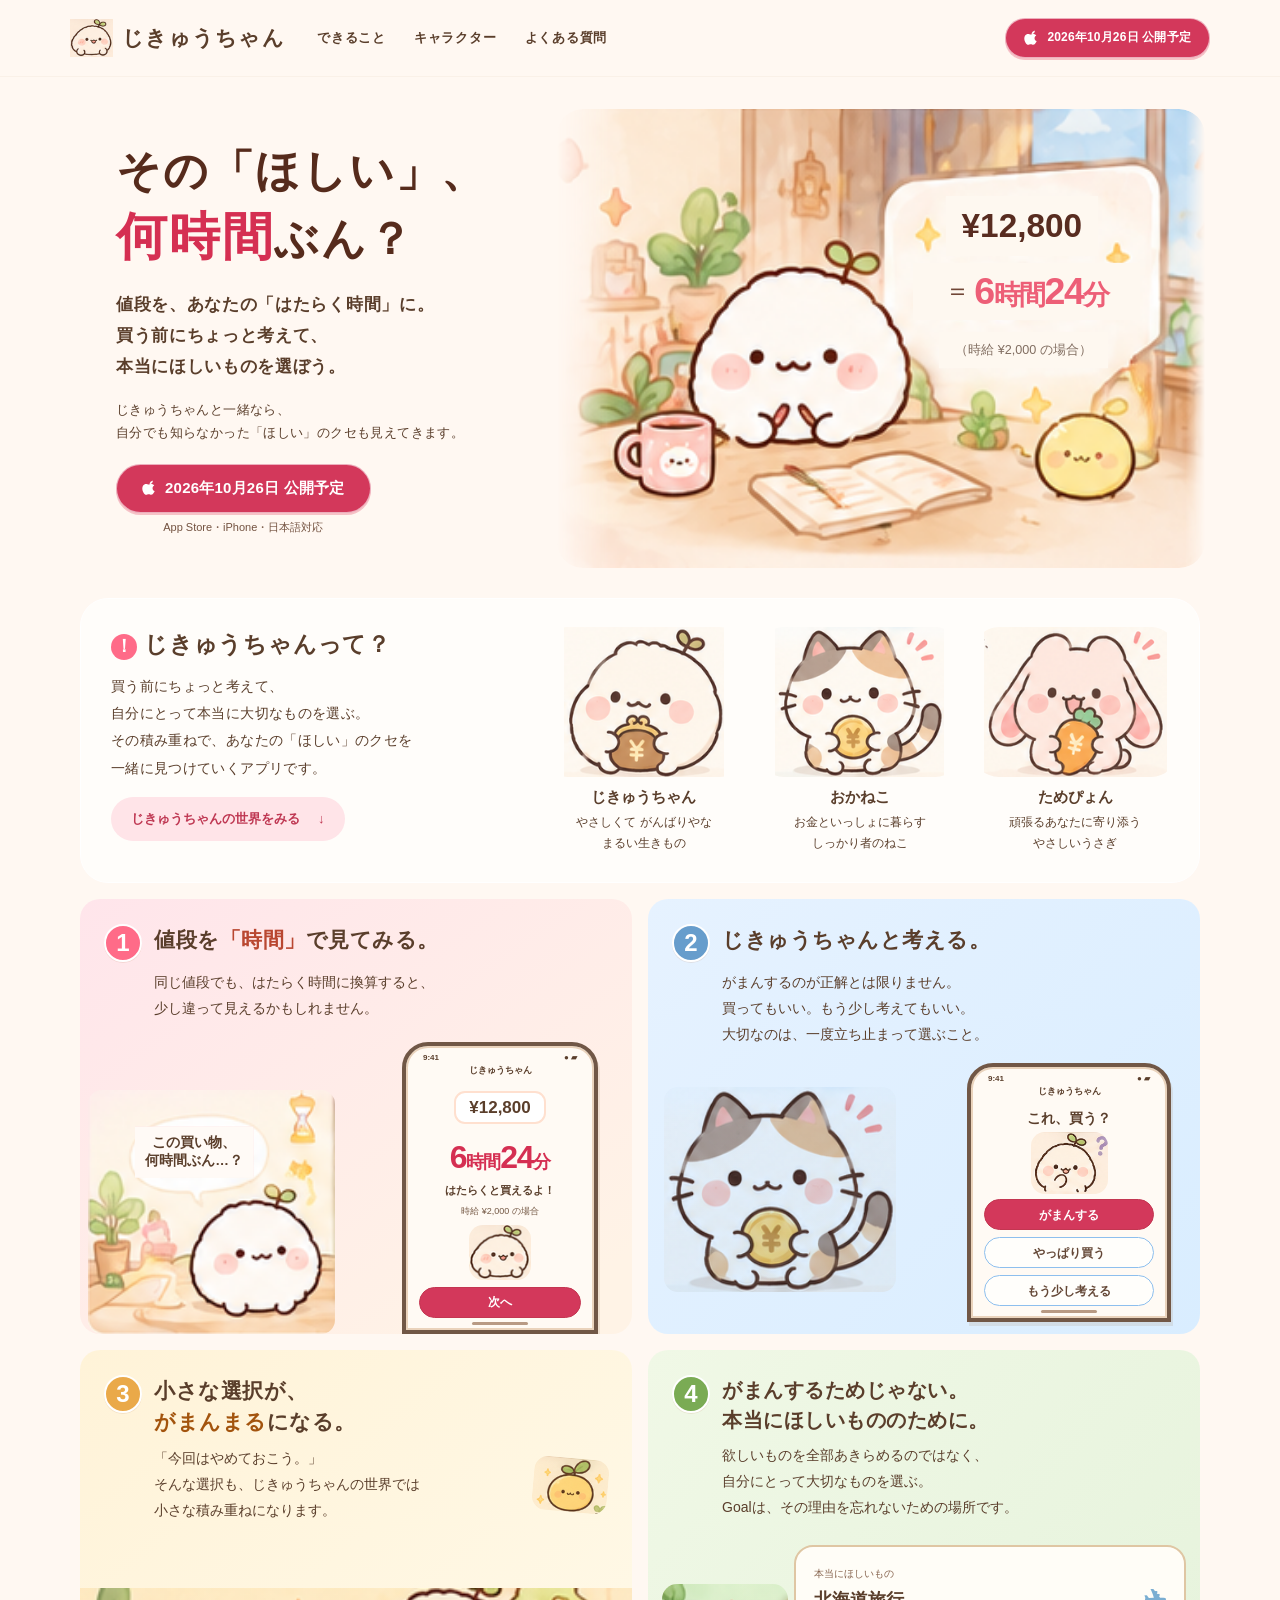
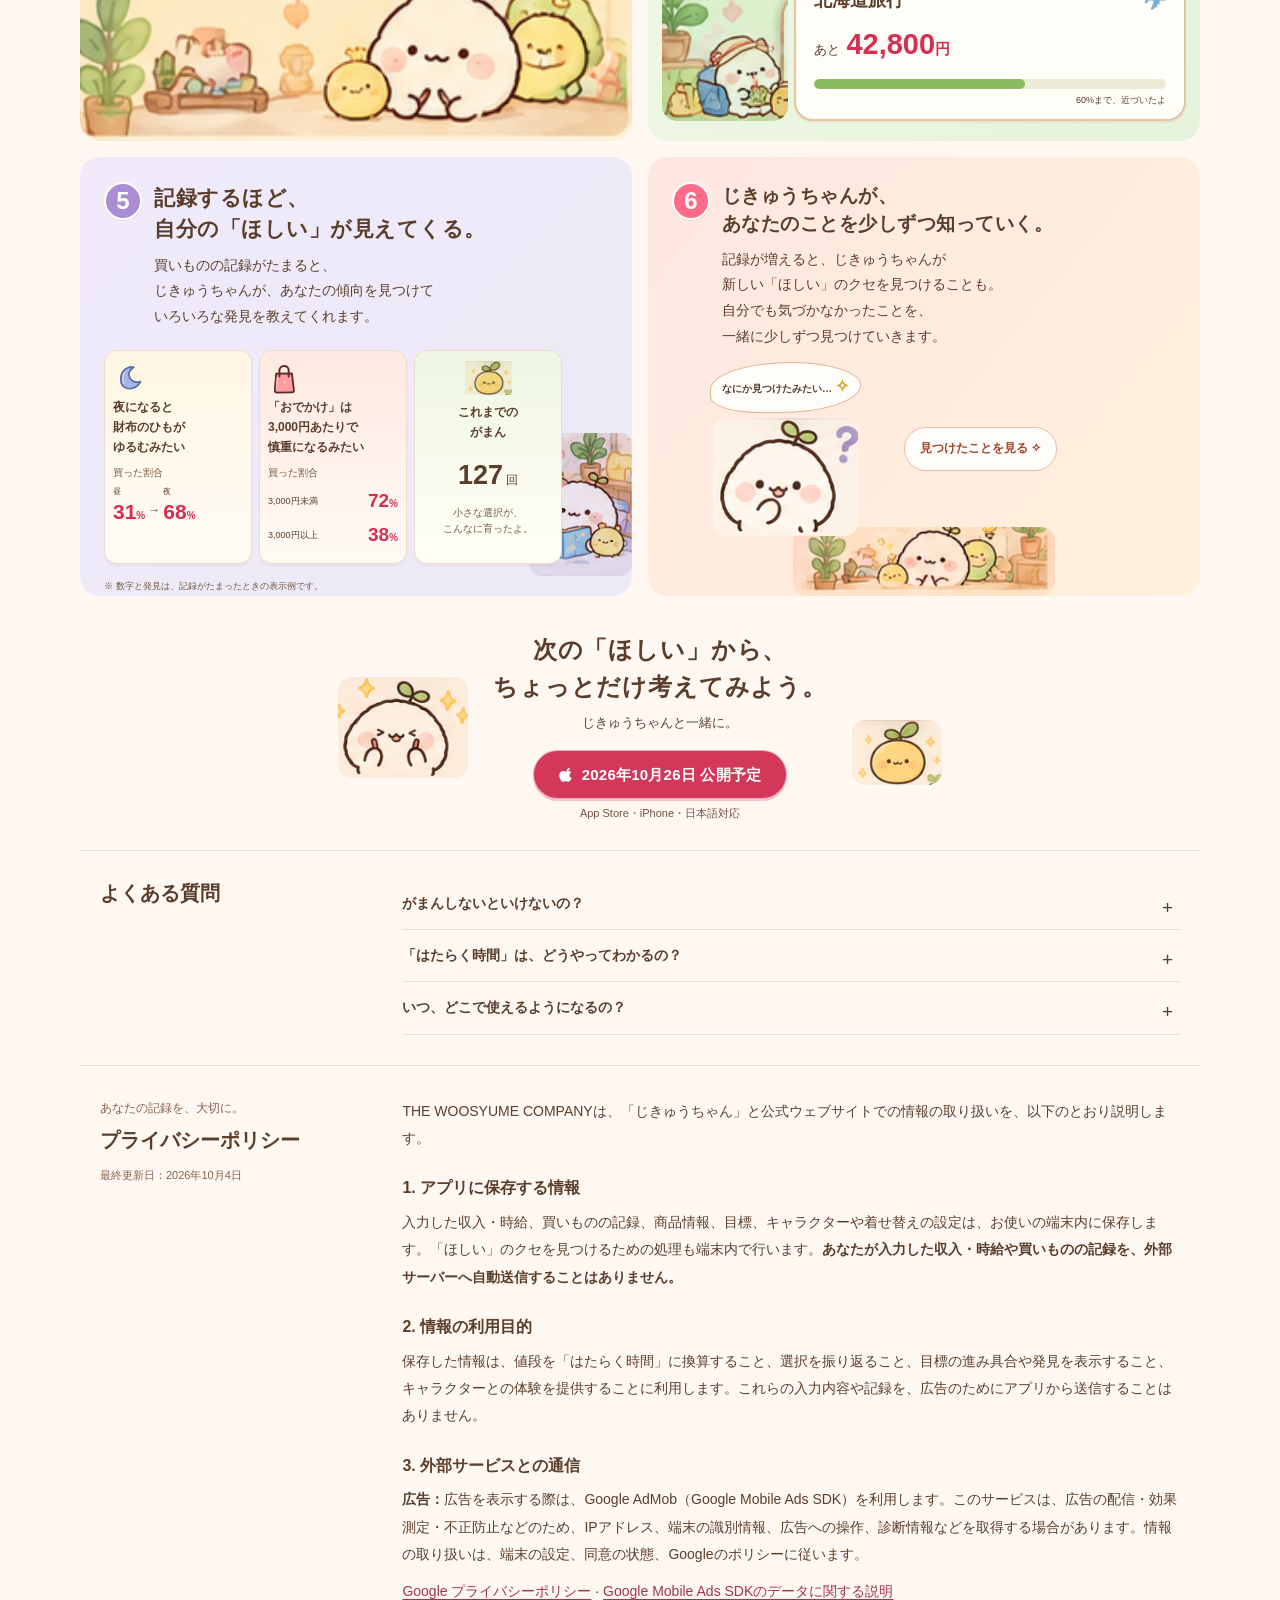
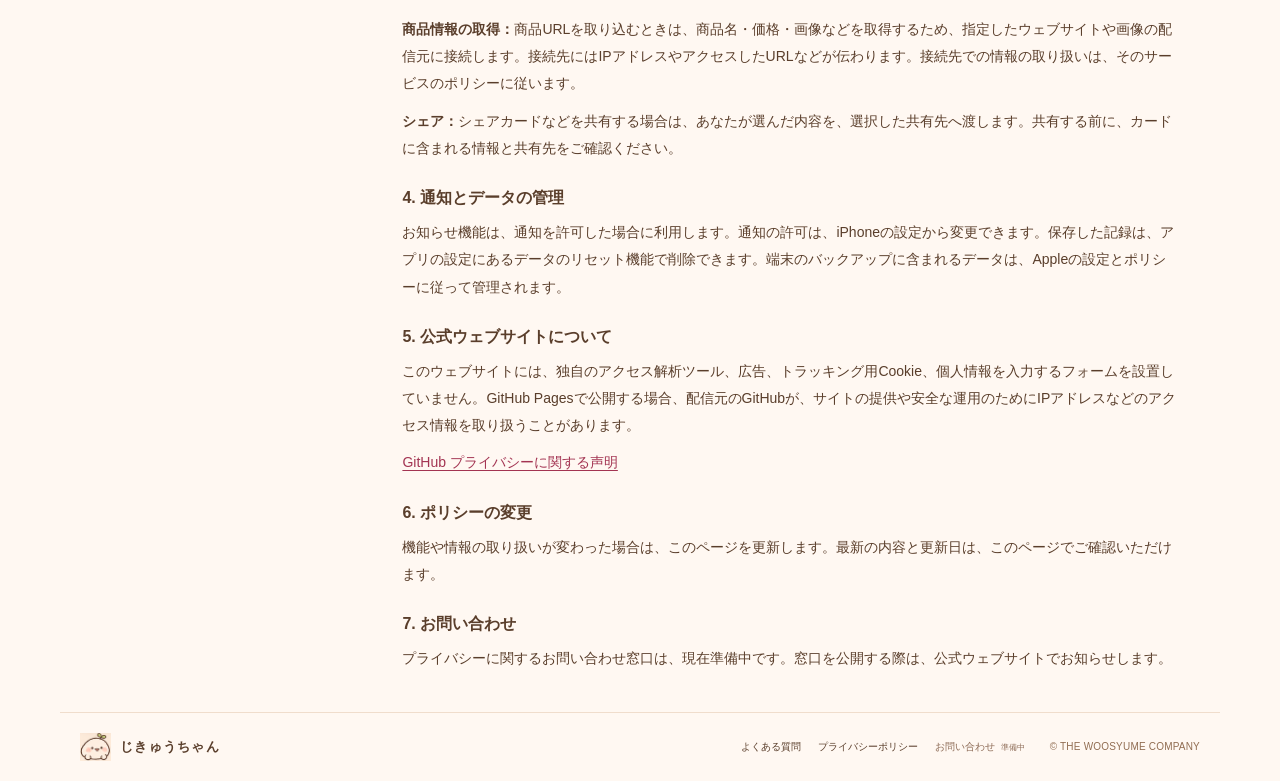
==== index.html @ f4e16b85 "WIP" ====
<!doctype html>
<html lang="ja">
<head>
  <meta charset="utf-8">
  <meta name="viewport" content="width=device-width, initial-scale=1">
  <meta name="theme-color" content="#fff8f2">
  <title>じきゅうちゃん｜その「ほしい」、何時間ぶん？</title>
  <meta name="description" content="じきゅうちゃんは、欲しいものの値段を「はたらく時間」にして、買う前にちょっと考えるためのiPhoneアプリです。記録するほど、自分の「ほしい」のクセも見えてきます。2026年10月26日公開予定。">
  <link rel="canonical" href="https://jikyuchan.com/">
  <meta property="og:type" content="website">
  <meta property="og:locale" content="ja_JP">
  <meta property="og:site_name" content="じきゅうちゃん">
  <meta property="og:title" content="じきゅうちゃん｜その「ほしい」、何時間ぶん？">
  <meta property="og:description" content="2026年10月26日公開予定。値段を、あなたの「はたらく時間」に。じきゅうちゃんと一緒に、本当にほしいものを選ぼう。">
  <meta property="og:url" content="https://jikyuchan.com/">
  <meta property="og:image" content="https://jikyuchan.com/assets/images/og-jikyuchan-20261026.png">
  <meta property="og:image:type" content="image/png">
  <meta property="og:image:width" content="1536">
  <meta property="og:image:height" content="1024">
  <meta property="og:image:alt" content="2026年10月26日公開予定。じきゅうちゃん。その「ほしい」、何時間ぶん？ 値段を、あなたの「はたらく時間」に。">
  <meta name="twitter:card" content="summary_large_image">
  <meta name="twitter:title" content="じきゅうちゃん｜その「ほしい」、何時間ぶん？">
  <meta name="twitter:description" content="2026年10月26日公開予定。値段を、あなたの「はたらく時間」に。じきゅうちゃんと一緒に、本当にほしいものを選ぼう。">
  <meta name="twitter:image" content="https://jikyuchan.com/assets/images/og-jikyuchan-20261026.png">
  <meta name="twitter:image:alt" content="2026年10月26日公開予定。じきゅうちゃん。その「ほしい」、何時間ぶん？ 値段を、あなたの「はたらく時間」に。">
  <script type="application/ld+json">
  {
    "@context": "https://schema.org",
    "@type": "WebSite",
    "name": "じきゅうちゃん",
    "alternateName": "jikyuchan.com",
    "url": "https://jikyuchan.com/"
  }
  </script>
  <link rel="icon" type="image/png" sizes="64x64" href="assets/images/favicon.png">
  <link rel="apple-touch-icon" sizes="152x152" href="assets/images/apple-touch-icon.png">
  <link rel="preload" as="image" type="image/webp" href="assets/images/hero-room.webp" imagesrcset="assets/images/hero-room-320.webp 320w, assets/images/hero-room.webp 374w" imagesizes="(max-width: 359px) calc(100vw - 22px), (max-width: 540px) calc(100vw - 30px), (max-width: 700px) 510px, (max-width: 1000px) calc(57vw - 2px), (max-width: 1159px) calc(57vw - 13.4px), 648px">
  <link rel="stylesheet" href="styles.css">
  <script src="site.js" defer></script>
</head>
<body>
  <a class="skip-link" href="#main">本文へ移動</a>
  <header class="site-header">
    <div class="header-inner">
      <a class="brand" href="#home" aria-label="じきゅうちゃん ホーム">
        <img src="assets/images/jikyuchan-normal.webp" width="123" height="110" alt="" srcset="assets/images/jikyuchan-normal-64.webp 64w, assets/images/jikyuchan-normal.webp 123w" sizes="(max-width: 700px) 35px, 43px" decoding="async">
        <span>じきゅうちゃん</span>
      </a>
      <button class="menu-toggle" type="button" aria-expanded="false" aria-controls="navigation" hidden>
        <span class="menu-lines" aria-hidden="true"></span><span class="sr-only">メニュー</span>
      </button>
      <nav id="navigation" aria-label="メインナビゲーション">
        <a href="#features">できること</a>
        <a href="#characters">キャラクター</a>
        <a href="#faq">よくある質問</a>
      </nav>
      <button class="store-button header-store" type="button" data-store>
        <svg class="apple-mark" viewBox="0 0 24 24" aria-hidden="true"><path d="M15.9 4.1c.9-1 1.5-2.4 1.4-3.7-1.3.1-2.9.9-3.8 1.9-.8.9-1.5 2.3-1.3 3.6 1.4.1 2.8-.7 3.7-1.8ZM20.3 16.7c-.5 1.2-.8 1.8-1.5 2.9-1 1.5-2.4 3.3-4.1 3.3-1.5 0-1.9-1-3.9-1-2.1 0-2.5 1-4 1-1.7 0-3.1-1.6-4.1-3.1C0 15.8-.1 10.8 1.6 8.3c1.2-1.8 3.1-2.8 4.9-2.8 1.8 0 2.8 1 4.3 1 1.4 0 2.3-1 4.3-1 1.6 0 3.3.9 4.5 2.3-4 2.2-3.4 7.8.7 8.9Z"/></svg>
        2026年10月26日 公開予定
      </button>
    </div>
  </header>

  <main id="main" class="page-shell">
    <section id="home" class="hero" aria-labelledby="hero-title">
      <div class="hero-copy">
        <h1 id="hero-title">その「ほしい」、<br><span>何時間</span>ぶん？</h1>
        <p class="hero-lead">値段を、あなたの「はたらく時間」に。<br>買う前にちょっと考えて、<br>本当にほしいものを選ぼう。</p>
        <p class="hero-support">じきゅうちゃんと一緒なら、<br>自分でも知らなかった「ほしい」のクセも<br class="mobile-break">見えてきます。</p>
      </div>
      <div class="hero-art">
        <div class="hero-visual">
          <picture>
            <source type="image/webp" srcset="assets/images/hero-room-320.webp 320w, assets/images/hero-room.webp 374w" sizes="(max-width: 359px) calc(100vw - 22px), (max-width: 540px) calc(100vw - 30px), (max-width: 700px) 510px, (max-width: 1000px) calc(57vw - 2px), (max-width: 1159px) calc(57vw - 13.4px), 648px">
            <img src="assets/images/hero-room.webp" width="374" height="265" alt="じきゅうちゃんとがまんまるがいる、あたたかいお部屋。" fetchpriority="high" decoding="async">
          </picture>
          <div class="hero-price">¥12,800</div>
          <div class="hero-time"><span aria-hidden="true">＝</span><strong>6<small>時間</small>24<small>分</small></strong></div>
          <div class="hero-wage">（時給 ¥2,000 の場合）</div>
        </div>
      </div>
      <div class="hero-cta"><div class="cta-group">
        <button class="store-button" type="button" data-store><svg class="apple-mark" viewBox="0 0 24 24" aria-hidden="true"><use href="#apple-symbol"/></svg>2026年10月26日 公開予定</button>
        <span class="platform-note">App Store・iPhone・日本語対応</span>
      </div></div>
    </section>

    <section id="characters" class="character-section" aria-labelledby="character-title">
      <div class="character-copy">
        <h2 id="character-title"><span class="intro-dot" aria-hidden="true">！</span>じきゅうちゃんって？</h2>
        <p>買う前にちょっと考えて、<br>自分にとって本当に大切なものを選ぶ。<br>その積み重ねで、あなたの「ほしい」のクセを<br>一緒に見つけていくアプリです。</p>
        <a class="world-link" href="#features">じきゅうちゃんの世界をみる <span aria-hidden="true">↓</span></a>
      </div>
      <div class="character-lineup">
        <figure>
          <img src="assets/images/jikyuchan.webp" width="197" height="185" alt="小さな芽とまるいからだのじきゅうちゃん" loading="lazy" srcset="assets/images/jikyuchan-100.webp 100w, assets/images/jikyuchan.webp 197w" sizes="(max-width: 359px) calc((100vw - 68px) / 3), (max-width: 540px) calc((100vw - 76px) / 3), (max-width: 700px) 155px, (max-width: 1000px) calc(19.333vw - 23.854px), 204px" decoding="async">
          <figcaption><h3>じきゅうちゃん</h3><p>やさしくて がんばりやな<br>まるい生きもの</p></figcaption>
        </figure>
        <figure>
          <img src="assets/images/okaneko.webp" width="208" height="184" alt="お金といっしょに暮らす三毛ねこのおかねこ" loading="lazy" srcset="assets/images/okaneko-104.webp 104w, assets/images/okaneko.webp 208w" sizes="(max-width: 359px) calc((100vw - 68px) / 3), (max-width: 540px) calc((100vw - 76px) / 3), (max-width: 700px) 155px, (max-width: 1000px) calc(19.333vw - 23.854px), 204px" decoding="async">
          <figcaption><h3>おかねこ</h3><p>お金といっしょに暮らす<br>しっかり者のねこ</p></figcaption>
        </figure>
        <figure>
          <img src="assets/images/tamepyon.webp" width="223" height="183" alt="にんじんを抱えた、長い耳のためぴょん" loading="lazy" srcset="assets/images/tamepyon-112.webp 112w, assets/images/tamepyon.webp 223w" sizes="(max-width: 359px) calc((100vw - 68px) / 3), (max-width: 540px) calc((100vw - 76px) / 3), (max-width: 700px) 155px, (max-width: 1000px) calc(19.333vw - 23.854px), 204px" decoding="async">
          <figcaption><h3>ためぴょん</h3><p>頑張るあなたに寄り添う<br>やさしいうさぎ</p></figcaption>
        </figure>
      </div>
    </section>

    <div id="features" class="feature-grid">
      <section class="story-card price-card" aria-labelledby="price-title">
        <div class="story-heading"><span class="step">1</span><h2 id="price-title">値段を<span>「時間」</span>で見てみる。</h2></div>
        <p class="story-copy">同じ値段でも、はたらく時間に換算すると、<br>少し違って見えるかもしれません。</p>
        <div class="price-stage">
          <div class="price-room">
            <img class="artwork" src="assets/images/price-room.webp" width="150" height="148" alt="買いものについて考えるじきゅうちゃん" loading="lazy" decoding="async">
            <p class="price-caption">この買い物、<br>何時間ぶん…？</p>
          </div>
          <div class="phone" aria-label="アプリの計算結果の表示例">
            <div class="phone-status" aria-hidden="true"><span>9:41</span><span>● ▰</span></div>
            <div class="phone-title">じきゅうちゃん</div>
            <span class="price-pill">¥12,800</span>
            <div class="time-result"><strong>6<span>時間</span>24<span>分</span></strong></div>
            <p class="phone-message">はたらくと買えるよ！</p>
            <p class="phone-note">時給 ¥2,000 の場合</p>
            <img class="phone-character artwork" src="assets/images/jikyuchan-normal.webp" width="123" height="110" alt="" loading="lazy" srcset="assets/images/jikyuchan-normal-64.webp 64w, assets/images/jikyuchan-normal.webp 123w" sizes="62px" decoding="async">
            <span class="sample-button">次へ</span>
            <span class="home-indicator" aria-hidden="true"></span>
          </div>
        </div>
      </section>

      <section class="story-card think-card" aria-labelledby="think-title">
        <div class="story-heading"><span class="step">2</span><h2 id="think-title">じきゅうちゃんと考える。</h2></div>
        <p class="story-copy">がまんするのが正解とは限りません。<br>買ってもいい。もう少し考えてもいい。<br>大切なのは、一度立ち止まって選ぶこと。</p>
        <div class="think-stage">
          <img class="think-character artwork" src="assets/images/okaneko.webp" width="208" height="184" alt="いっしょに考えてくれるおかねこ" loading="lazy" srcset="assets/images/okaneko-104.webp 104w, assets/images/okaneko.webp 208w" sizes="(max-width: 700px) 223px, 232px" decoding="async">
          <div class="phone choice-phone" aria-label="アプリの選択画面の表示例">
            <div class="phone-status" aria-hidden="true"><span>9:41</span><span>● ▰</span></div>
            <div class="phone-title">じきゅうちゃん</div>
            <p class="choice-question">これ、買う？</p>
            <img class="choice-portrait artwork" src="assets/images/jikyuchan-thinking.webp" width="144" height="117" alt="" loading="lazy" srcset="assets/images/jikyuchan-thinking-72.webp 72w, assets/images/jikyuchan-thinking.webp 144w" sizes="77px" decoding="async">
            <div class="sample-choices"><span class="sample-button">がまんする</span><span class="sample-button secondary">やっぱり買う</span><span class="sample-button secondary">もう少し考える</span></div>
            <span class="home-indicator" aria-hidden="true"></span>
          </div>
        </div>
      </section>

      <section class="story-card gaman-card" aria-labelledby="gaman-title">
        <div class="story-heading"><span class="step">3</span><h2 id="gaman-title">小さな選択が、<br><span>がまんまる</span>になる。</h2></div>
        <div class="gaman-description">
          <p class="story-copy">「今回はやめておこう。」<br>そんな選択も、じきゅうちゃんの世界では<br>小さな積み重ねになります。</p>
          <img class="gaman-token artwork" src="assets/images/gamanmaru.webp" width="209" height="151" alt="小さな芽とやさしい顔のがまんまる" loading="lazy" srcset="assets/images/gamanmaru-106.webp 106w, assets/images/gamanmaru.webp 209w" sizes="90px" decoding="async">
        </div>
        <img class="gaman-scene artwork" src="assets/images/gaman-friends.webp" width="301" height="83" alt="じきゅうちゃんのそばに集まったがまんまるたち" loading="lazy" decoding="async">
      </section>

      <section class="story-card goal-card" aria-labelledby="goal-title">
        <div class="story-heading"><span class="step">4</span><h2 id="goal-title">がまんするためじゃない。<br>本当にほしいもののために。</h2></div>
        <p class="story-copy">欲しいものを全部あきらめるのではなく、<br>自分にとって大切なものを選ぶ。<br>Goalは、その理由を忘れないための場所です。</p>
        <div class="goal-stage">
          <img class="goal-character artwork" src="assets/images/goal-room.webp" width="91" height="99" alt="旅じたくをしたじきゅうちゃんと仲間たち" loading="lazy" decoding="async">
          <div class="goal-ui" aria-label="北海道旅行の目標の表示例">
            <span class="goal-kicker">本当にほしいもの</span>
            <h3>北海道旅行 <span aria-hidden="true">✈</span></h3>
            <p>あと <strong>42,800<span>円</span></strong></p>
            <div class="goal-progress" role="progressbar" aria-label="北海道旅行の目標の達成率" aria-valuenow="60" aria-valuemin="0" aria-valuemax="100"><span></span></div>
            <span class="goal-note">60%まで、近づいたよ</span>
          </div>
        </div>
      </section>

      <section class="story-card insight-card" aria-labelledby="insight-title">
        <div class="story-heading"><span class="step">5</span><h2 id="insight-title">記録するほど、<br>自分の「ほしい」が見えてくる。</h2></div>
        <p class="story-copy">買いものの記録がたまると、<br>じきゅうちゃんが、あなたの傾向を見つけて<br>いろいろな発見を教えてくれます。</p>
        <div class="insight-stage">
          <div class="insight-cards">
            <article class="mini-insight night-insight">
              <img class="insight-symbol" src="assets/images/icon-night.svg" width="41" height="39" alt="" loading="lazy" decoding="async">
              <h3>夜になると<br>財布のひもが<br>ゆるむみたい</h3>
              <p>買った割合</p><div class="insight-values"><span>昼 <strong>31<small>%</small></strong></span><span class="insight-arrow" aria-hidden="true">→</span><span>夜 <strong>68<small>%</small></strong></span></div>
            </article>
            <article class="mini-insight shopping-insight">
              <img class="insight-symbol" src="assets/images/icon-shopping.svg" width="36" height="41" alt="" loading="lazy" decoding="async">
              <h3>「おでかけ」は<br>3,000円あたりで<br>慎重になるみたい</h3>
              <p>買った割合</p><div class="shopping-values"><span>3,000円未満 <strong>72<small>%</small></strong></span><span>3,000円以上 <strong>38<small>%</small></strong></span></div>
            </article>
            <article class="mini-insight growth-insight">
              <img src="assets/images/gamanmaru.webp" width="209" height="151" alt="" loading="lazy" srcset="assets/images/gamanmaru-106.webp 106w, assets/images/gamanmaru.webp 209w" sizes="90px" decoding="async">
              <h3>これまでの<br>がまん</h3><p class="gaman-count"><strong>127</strong>回</p><p>小さな選択が、<br>こんなに育ったよ。</p>
            </article>
          </div>
          <img class="reading-character artwork" src="assets/images/reading-room.webp" width="106" height="147" alt="記録を読んでいるじきゅうちゃん" loading="lazy" decoding="async">
        </div>
        <p class="example-note">※ 数字と発見は、記録がたまったときの表示例です。</p>
      </section>

      <section class="story-card discovery-card" aria-labelledby="discovery-title">
        <div class="story-heading"><span class="step">6</span><h2 id="discovery-title">じきゅうちゃんが、<br>あなたのことを少しずつ知っていく。</h2></div>
        <p class="story-copy">記録が増えると、じきゅうちゃんが<br>新しい「ほしい」のクセを見つけることも。<br>自分でも気づかなかったことを、<br>一緒に少しずつ見つけていきます。</p>
        <div class="discovery-stage">
          <div class="discovery-companion">
            <p class="thought-bubble" id="discovery-indicator">なにか見つけたみたい… <span aria-hidden="true">✧</span></p>
            <img id="discovery-character" class="artwork" src="assets/images/jikyuchan-thinking.webp" width="144" height="117" alt="なにか見つけたみたいなじきゅうちゃん" loading="lazy" srcset="assets/images/jikyuchan-thinking-72.webp 72w, assets/images/jikyuchan-thinking.webp 144w" sizes="(max-width: 700px) 128px, 145px" decoding="async">
          </div>
          <div class="discovery-reveal">
            <button id="discovery-button" class="reveal-button" type="button" aria-expanded="false" aria-controls="discovery-result" hidden>見つけたことを見る <span aria-hidden="true">✧</span></button>
            <div id="discovery-result" class="discovery-result" role="status">
              <p class="discovery-eyebrow">新しいことを見つけたよ！</p>
              <h3>少し時間を置くと、<br>がまんすることが<br>多いみたい。</h3>
              <p>すぐ決めたもの <strong>68%</strong><br>12〜48時間置いたもの <strong>31%</strong></p>
              <span>買った割合・表示例</span>
            </div>
          </div>
        </div>
        <img class="discovery-friends artwork" src="assets/images/discovery-friends.webp" width="217" height="57" alt="じきゅうちゃんと、そばにいるがまんまるたち" loading="lazy" decoding="async">
      </section>
    </div>

    <section class="final-cta" aria-labelledby="final-title">
      <img class="final-character artwork" src="assets/images/jikyuchan-happy.webp" width="146" height="113" alt="よろこぶじきゅうちゃん" loading="lazy" srcset="assets/images/jikyuchan-happy-74.webp 74w, assets/images/jikyuchan-happy.webp 146w" sizes="(max-width: 700px) 100px, 130px" decoding="async">
      <div><h2 id="final-title">次の「ほしい」から、<br>ちょっとだけ考えてみよう。</h2><p>じきゅうちゃんと一緒に。</p><div class="cta-group"><button class="store-button" type="button" data-store><svg class="apple-mark" viewBox="0 0 24 24" aria-hidden="true"><use href="#apple-symbol"/></svg>2026年10月26日 公開予定</button><span class="platform-note">App Store・iPhone・日本語対応</span></div></div>
      <img class="final-gaman artwork" src="assets/images/gamanmaru.webp" width="209" height="151" alt="がまんまる" loading="lazy" srcset="assets/images/gamanmaru-106.webp 106w, assets/images/gamanmaru.webp 209w" sizes="90px" decoding="async">
    </section>

    <section id="faq" class="faq-section" aria-labelledby="faq-title">
      <h2 id="faq-title">よくある質問</h2>
      <div class="faq-list">
        <details><summary>がまんしないといけないの？</summary><p>がまんするのが正解とは限りません。買ってもいいし、もう少し考えてもいい。じきゅうちゃんは、一度立ち止まって、自分にとって本当にほしいものを選ぶためのアプリです。</p></details>
        <details><summary>「はたらく時間」は、どうやってわかるの？</summary><p>値段を、設定した時給で割って時間に換算します。たとえば時給2,000円なら、12,800円は6時間24分です。</p></details>
        <details><summary>いつ、どこで使えるようになるの？</summary><p>2026年10月26日に、iPhone向けの日本語アプリとしてApp Storeで公開予定です。</p></details>
      </div>
    </section>
    <section id="privacy" class="privacy-section" aria-labelledby="privacy-title">
      <div class="privacy-heading">
        <p class="privacy-kicker">あなたの記録を、大切に。</p>
        <h2 id="privacy-title">プライバシーポリシー</h2>
        <p class="privacy-updated">最終更新日：<time datetime="2026-10-04">2026年10月4日</time></p>
      </div>
      <div class="privacy-content">
        <p class="privacy-intro">THE WOOSYUME COMPANYは、「じきゅうちゃん」と公式ウェブサイトでの情報の取り扱いを、以下のとおり説明します。</p>
        <article>
          <h3>1. アプリに保存する情報</h3>
          <p>入力した収入・時給、買いものの記録、商品情報、目標、キャラクターや着せ替えの設定は、お使いの端末内に保存します。「ほしい」のクセを見つけるための処理も端末内で行います。<strong>あなたが入力した収入・時給や買いものの記録を、外部サーバーへ自動送信することはありません。</strong></p>
        </article>
        <article>
          <h3>2. 情報の利用目的</h3>
          <p>保存した情報は、値段を「はたらく時間」に換算すること、選択を振り返ること、目標の進み具合や発見を表示すること、キャラクターとの体験を提供することに利用します。これらの入力内容や記録を、広告のためにアプリから送信することはありません。</p>
        </article>
        <article>
          <h3>3. 外部サービスとの通信</h3>
          <p><strong>広告：</strong>広告を表示する際は、Google AdMob（Google Mobile Ads SDK）を利用します。このサービスは、広告の配信・効果測定・不正防止などのため、IPアドレス、端末の識別情報、広告への操作、診断情報などを取得する場合があります。情報の取り扱いは、端末の設定、同意の状態、Googleのポリシーに従います。</p>
          <p><a href="https://policies.google.com/privacy?hl=ja" target="_blank" rel="noopener noreferrer">Google プライバシーポリシー</a> · <a href="https://developers.google.com/admob/ios/privacy/data-disclosure?hl=ja" target="_blank" rel="noopener noreferrer">Google Mobile Ads SDKのデータに関する説明</a></p>
          <p><strong>商品情報の取得：</strong>商品URLを取り込むときは、商品名・価格・画像などを取得するため、指定したウェブサイトや画像の配信元に接続します。接続先にはIPアドレスやアクセスしたURLなどが伝わります。接続先での情報の取り扱いは、そのサービスのポリシーに従います。</p>
          <p><strong>シェア：</strong>シェアカードなどを共有する場合は、あなたが選んだ内容を、選択した共有先へ渡します。共有する前に、カードに含まれる情報と共有先をご確認ください。</p>
        </article>
        <article>
          <h3>4. 通知とデータの管理</h3>
          <p>お知らせ機能は、通知を許可した場合に利用します。通知の許可は、iPhoneの設定から変更できます。保存した記録は、アプリの設定にあるデータのリセット機能で削除できます。端末のバックアップに含まれるデータは、Appleの設定とポリシーに従って管理されます。</p>
        </article>
        <article>
          <h3>5. 公式ウェブサイトについて</h3>
          <p>このウェブサイトには、独自のアクセス解析ツール、広告、トラッキング用Cookie、個人情報を入力するフォームを設置していません。GitHub Pagesで公開する場合、配信元のGitHubが、サイトの提供や安全な運用のためにIPアドレスなどのアクセス情報を取り扱うことがあります。</p>
          <p><a href="https://docs.github.com/en/site-policy/privacy-policies/github-general-privacy-statement" target="_blank" rel="noopener noreferrer">GitHub プライバシーに関する声明</a></p>
        </article>
        <article>
          <h3>6. ポリシーの変更</h3>
          <p>機能や情報の取り扱いが変わった場合は、このページを更新します。最新の内容と更新日は、このページでご確認いただけます。</p>
        </article>
        <article>
          <h3>7. お問い合わせ</h3>
          <p>プライバシーに関するお問い合わせ窓口は、現在準備中です。窓口を公開する際は、公式ウェブサイトでお知らせします。</p>
        </article>
      </div>
    </section>
  </main>

  <footer class="site-footer">
    <a class="brand footer-brand" href="#home"><img src="assets/images/jikyuchan-normal.webp" width="123" height="110" alt="" srcset="assets/images/jikyuchan-normal-64.webp 64w, assets/images/jikyuchan-normal.webp 123w" sizes="(max-width: 700px) 35px, 43px" decoding="async" loading="lazy"><span>じきゅうちゃん</span></a>
    <nav aria-label="フッターナビゲーション"><a href="#faq">よくある質問</a><a href="#privacy">プライバシーポリシー</a><span class="pending-link" aria-disabled="true">お問い合わせ <small>準備中</small></span></nav>
    <small>© THE WOOSYUME COMPANY</small>
  </footer>

  <dialog id="store-dialog" aria-labelledby="store-dialog-title" aria-describedby="store-dialog-description">
    <form method="dialog"><button class="dialog-close" aria-label="閉じる">×</button></form>
    <img class="artwork" src="assets/images/jikyuchan-happy.webp" width="146" height="113" alt="" srcset="assets/images/jikyuchan-happy-74.webp 74w, assets/images/jikyuchan-happy.webp 146w" sizes="(max-width: 700px) 100px, 130px" decoding="async" loading="lazy">
    <h2 id="store-dialog-title">2026年10月26日 公開予定</h2>
    <p id="store-dialog-description">じきゅうちゃんは、2026年10月26日にApp Storeで公開予定です。<br>次の「ほしい」で会えるのを、楽しみにしています。</p>
    <form method="dialog"><button class="store-button">楽しみに待つ</button></form>
  </dialog>
  <svg class="symbol-library" aria-hidden="true" xmlns="http://www.w3.org/2000/svg"><defs>
    <clipPath id="hero-text-cutout" clipPathUnits="objectBoundingBox"><path clip-rule="evenodd" d="M0 0H1V1H0Z M.60 .19H.835V.32H.60Z M.55 .335H.90V.46H.55Z M.59 .485H.85V.565H.59Z"/></clipPath>
    <clipPath id="price-text-cutout" clipPathUnits="objectBoundingBox"><path clip-rule="evenodd" d="M0 0H1V1H0Z M.19 .15H.67V.36H.19Z"/></clipPath>
    <path id="apple-symbol" d="M15.9 4.1c.9-1 1.5-2.4 1.4-3.7-1.3.1-2.9.9-3.8 1.9-.8.9-1.5 2.3-1.3 3.6 1.4.1 2.8-.7 3.7-1.8ZM20.3 16.7c-.5 1.2-.8 1.8-1.5 2.9-1 1.5-2.4 3.3-4.1 3.3-1.5 0-1.9-1-3.9-1-2.1 0-2.5 1-4 1-1.7 0-3.1-1.6-4.1-3.1C0 15.8-.1 10.8 1.6 8.3c1.2-1.8 3.1-2.8 4.9-2.8 1.8 0 2.8 1 4.3 1 1.4 0 2.3-1 4.3-1 1.6 0 3.3.9 4.5 2.3-4 2.2-3.4 7.8.7 8.9Z"/>
  </defs></svg>
</body>
</html>
---- styles.css ----
@charset "UTF-8";

:root {
  color-scheme: light;
  --paper: #fff8f2;
  --ink: #5a3e2b;
  --muted: #86634d;
  --pink: #ff6b88;
  --action: #d3385b;
  --pink-text: #d52f52;
  --blue: #d4e9ff;
  --green: #e8f7e8;
  --line: #f0ddcc;
  --font: "Hiragino Maru Gothic ProN", "Hiragino Sans", "Yu Gothic", Meiryo, sans-serif;
}

* { box-sizing: border-box; }
html { scroll-behavior: smooth; scroll-padding-top: 92px; }
body { margin: 0; color: var(--ink); background: var(--paper); font-family: var(--font); font-size: 16px; line-height: 1.8; -webkit-font-smoothing: antialiased; }
button, a { -webkit-tap-highlight-color: transparent; }
button { font: inherit; cursor: pointer; }
button, a, summary { touch-action: manipulation; }
a { color: inherit; text-decoration: none; }
button:focus-visible, a:focus-visible, summary:focus-visible { outline: 3px solid #865fbb; outline-offset: 5px; }
img { display: block; max-width: 100%; height: auto; }
h1, h2, h3, p, figure { margin: 0; }
h1, h2, h3 { font-weight: 800; line-height: 1.55; }
.sr-only { position: absolute; width: 1px; height: 1px; padding: 0; margin: -1px; clip-path: inset(50%); overflow: hidden; white-space: nowrap; }
[hidden] { display: none !important; }
.symbol-library { position: absolute; width: 0; height: 0; overflow: hidden; }
.skip-link { position: fixed; top: 8px; left: 12px; padding: 8px 16px; background: white; border: 2px solid var(--pink); z-index: 100; transform: translateY(-150%); }
.skip-link:focus { transform: none; }
.artwork { mix-blend-mode: multiply; border-radius: 14px; }
.site-header { position: sticky; top: 0; background: #fff8f2f5; border-bottom: 1px solid #f2e5d766; z-index: 20; }
.header-inner { max-width: 1180px; margin: auto; padding: 13px 20px; min-height: 76px; display: flex; align-items: center; gap: 32px; }
.brand { display: inline-flex; align-items: center; gap: 9px; font-weight: 800; letter-spacing: .08em; white-space: nowrap; }
.brand img { width: 43px; mix-blend-mode: multiply; }
.brand span { font-size: 21px; }
.header-inner nav { display: flex; align-items: center; gap: 28px; margin-right: auto; }
.header-inner nav a { font-size: 13px; font-weight: 700; padding: 12px 0; letter-spacing: .06em; }
.header-inner nav a:hover, .site-footer a:hover { color: var(--pink-text); }
.store-button { display: inline-flex; align-items: center; justify-content: center; gap: 8px; border: 1px solid #fff9; border-radius: 999px; background: var(--action); color: #fff; font-weight: 800; font-size: 15px; padding: 11px 25px; min-height: 49px; box-shadow: 0 2px 0 #e4567055; line-height: 1.6; letter-spacing: .015em; }
.store-button:hover { background: #bd2f4f; }
.apple-mark { width: 15px; height: 18px; fill: currentColor; flex-shrink: 0; }
.header-store { font-size: 12px; min-height: 40px; padding: 8px 18px; }
.menu-toggle { border: 0; background: transparent; color: var(--ink); width: 44px; min-height: 44px; padding: 12px; }
.menu-lines, .menu-lines::before, .menu-lines::after { width: 20px; height: 2px; background: currentColor; display: block; position: relative; }
.menu-lines::before, .menu-lines::after { content: ""; position: absolute; }
.menu-lines::before { top: -6px; }
.menu-lines::after { top: 6px; }
.page-shell { max-width: 1160px; padding: 0 20px; margin: 0 auto; }
.hero { display: grid; grid-template-columns: 43% 57%; align-items: center; min-height: 452px; padding: 32px 0 30px 36px; position: relative; }
.hero-copy { position: relative; z-index: 1; grid-column: 1; grid-row: 1; align-self: end; }
.hero-cta { grid-column: 1; grid-row: 2; align-self: start; margin-top: 19px; }
.hero h1 { font-size: clamp(34px, 3.45vw, 46px); line-height: 1.4; letter-spacing: .04em; color: #562b1c; margin-bottom: 16px; }
.hero h1 span { font-size: 1.15em; color: var(--pink-text); }
.hero-lead { font-size: 17px; font-weight: 700; line-height: 1.85; letter-spacing: .04em; }
.hero-support { font-size: 13px; margin: 15px 0 0; line-height: 1.8; letter-spacing: .03em; }
.mobile-break { display: none; }
.cta-group { display: inline-flex; flex-direction: column; align-items: center; gap: 5px; }
.platform-note { font-size: 11px; color: #735240; }
.hero-art { grid-column: 2; grid-row: 1 / span 2; align-self: stretch; display: flex; align-items: center; margin-left: -25px; margin-right: -5px; }
.hero-art img { width: 100%; border-radius: 26px; mask-image: linear-gradient(to right, transparent, #000 8%, #000 97%, transparent); }
.hero-visual { position: relative; width: 100%; aspect-ratio: 374 / 265; container-type: inline-size; }
.hero-visual picture { display: block; }
/* Replace only the raster lettering. Illustration pixels and card outline remain intact. */
.hero-visual img { clip-path: url(#hero-text-cutout); }
.hero-price, .hero-time, .hero-wage { position: absolute; display: flex; align-items: center; justify-content: center; background: #fef8f0; white-space: nowrap; line-height: 1; }
.hero-price { left: 60%; top: 19%; width: 23.5%; height: 13%; color: #582c20; font-size: 5.15cqw; font-weight: 800; }
.hero-time { left: 55%; top: 33.5%; width: 35%; height: 12.5%; gap: .7cqw; color: #ed5f77; }
.hero-time > span { color: #704636; font-size: 3.8cqw; }
.hero-time strong { font-size: 5.8cqw; letter-spacing: -.04em; }
.hero-time small { font-size: .72em; }
.hero-wage { left: 59%; top: 48.5%; width: 26%; height: 8%; color: #806d60; font-size: 1.95cqw; }
.character-section { display: grid; grid-template-columns: 40% 60%; gap: 8px; background: #fffdfa; border: 1px solid #fff; border-radius: 28px; padding: 28px 30px; margin-bottom: 16px; }
.character-copy h2 { font-size: 23px; letter-spacing: .035em; margin-bottom: 10px; }
.intro-dot { display: inline-flex; width: 26px; height: 26px; border-radius: 50%; background: var(--pink); color: white; align-items: center; justify-content: center; font-size: 18px; margin-right: 7px; }
.character-copy p { font-size: 14px; line-height: 1.95; letter-spacing: .025em; }
.world-link { display: inline-flex; align-items: center; gap: 18px; margin-top: 15px; padding: 8px 20px; min-height: 44px; border-radius: 999px; background: #ffe4e8; color: #bf3752; font-size: 13px; font-weight: 700; }
.world-link:hover { background: #ffd5de; }
.character-lineup { display: grid; grid-template-columns: repeat(3, 1fr); align-items: end; gap: 12px; }
.character-lineup figure { text-align: center; }
.character-lineup img { height: 150px; width: 100%; object-fit: contain; mix-blend-mode: multiply; border-radius: 26px; }
.character-lineup h3 { font-size: 15px; margin-top: 8px; }
.character-lineup p { font-size: 12px; line-height: 1.75; margin-top: 4px; }
.feature-grid { display: grid; grid-template-columns: repeat(2, minmax(0, 1fr)); gap: 16px; scroll-margin-top: 90px; }
.story-card { position: relative; border-radius: 20px; padding: 25px 24px 0; overflow: hidden; isolation: isolate; }
.story-heading { display: flex; align-items: flex-start; gap: 12px; position: relative; z-index: 2; }
.story-heading h2 { font-size: 21px; line-height: 1.5; letter-spacing: .025em; }
.step { flex: 0 0 auto; display: inline-flex; align-items: center; justify-content: center; border: 2px solid white; border-radius: 50%; color: white; background: var(--pink); font-size: 24px; font-weight: 600; width: 38px; height: 38px; line-height: 1; box-shadow: 0 1px 0 #b1623420; }
.story-copy { margin: 8px 0 0 50px; font-size: 14px; line-height: 1.85; position: relative; z-index: 2; }
.price-card { background: linear-gradient(145deg, #ffe5eb 0%, #fff3e6 90%); min-height: 410px; }
.story-heading h2 span { color: #b94731; }
.price-stage { display: flex; justify-content: flex-end; align-items: flex-end; position: relative; margin-top: 20px; padding-right: 10px; }
.price-room { position: absolute; width: 49%; left: -16px; bottom: 0; border-radius: 10px; }
.price-room { aspect-ratio: 150 / 148; container-type: inline-size; }
.price-room img { width: 100%; clip-path: url(#price-text-cutout); }
.price-caption { position: absolute; left: 19%; top: 15%; width: 48%; height: 21%; display: flex; align-items: center; justify-content: center; text-align: center; background: #fffaf6; mix-blend-mode: multiply; font-size: 5.55cqw; font-weight: 800; line-height: 1.3; }
.phone { width: 196px; flex: 0 0 auto; border: 4px solid #715746; box-shadow: 2px 4px 0 #9f7c5725, inset 0 0 0 2px #ead3bc; border-radius: 26px 26px 0 0; background: #fffaf4; min-height: 267px; text-align: center; padding: 7px 13px 12px; position: relative; z-index: 1; }
.phone-status { display: flex; justify-content: space-between; padding: 0 4px; font-size: 8px; font-weight: 800; line-height: 1.3; }
.phone-title { font-size: 9px; font-weight: 800; margin-top: -1px; margin-bottom: 12px; }
.price-pill { display: inline-block; background: white; border: 2px solid #ffe0cf; border-radius: 11px; padding: 2px 13px; font-size: 17px; font-weight: 800; line-height: 1.5; }
.time-result { margin-top: 13px; }
.time-result strong { color: var(--pink-text); font-size: 32px; line-height: 1.3; letter-spacing: -.045em; }
.time-result strong span { font-size: 18px; letter-spacing: -.05em; }
.phone-message { font-size: 11px; font-weight: 800; margin-top: 2px; }
.phone-note { font-size: 9px; color: #755945; margin-top: 2px; }
.phone-character { height: 55px; width: auto; margin: 6px auto 7px; }
.sample-button { display: flex; align-items: center; justify-content: center; min-height: 31px; padding: 4px 8px; background: var(--action); color: #fff; border: 1px solid #c33651; border-radius: 999px; font-size: 12px; font-weight: 700; line-height: 1.5; }
.home-indicator { position: absolute; width: 56px; height: 3px; border-radius: 999px; background: #b89a84; bottom: 5px; left: calc(50% - 28px); }
.think-card { background: linear-gradient(135deg, #e6f2ff, #d9edff); }
.think-card .step { background: #679dcc; }
.think-stage { display: flex; justify-content: flex-end; align-items: flex-end; margin-top: 15px; padding-right: 5px; position: relative; }
.think-character { width: 46%; position: absolute; left: -8px; bottom: 30px; }
.choice-phone { min-height: 257px; width: 204px; }
.choice-phone .phone-title { margin-bottom: 6px; }
.choice-question { font-size: 14px; font-weight: 800; }
.choice-portrait { width: 77px; margin: 1px auto 5px; }
.sample-choices { display: flex; flex-direction: column; gap: 7px; }
.sample-button.secondary { color: #644736; background: #fffefb; border: 1px solid #8dbfee; }
.gaman-card { background: linear-gradient(140deg, #fff3d8, #fff9e8); min-height: 330px; display: flex; flex-direction: column; }
.gaman-description { display: flex; align-items: center; gap: 10px; }
.gaman-description .story-copy { flex: 1; }
.gaman-description .gaman-token { position: static; width: 75px; flex-shrink: 0; margin-top: 10px; }
.gaman-card .gaman-scene { margin-top: auto; padding-top: 16px; }
.gaman-card .step { background: #eaa949; }
.gaman-card .story-heading h2 span { color: #a3540e; }
.gaman-token { width: 100px; position: absolute; top: 88px; right: 12px; transform: rotate(5deg); z-index: 1; }
.gaman-scene { width: calc(100% + 48px); max-width: none; margin-left: -24px; margin-top: 18px; }
.goal-card { background: linear-gradient(130deg, #f0f8e6, #e6f3dc); }
.goal-card .step { background: #7aab54; }
.goal-card .story-heading h2 { font-size: 20px; }
.goal-stage { display: flex; align-items: flex-end; gap: 6px; margin: 25px -10px 20px; }
.goal-character { width: 24%; flex-shrink: 0; border-radius: 15px; }
.goal-ui { background: #fffdf7; border: 2px solid #dfc6a3; border-radius: 19px; padding: 11px 18px 10px; width: 100%; box-shadow: 0 2px 0 #d1b58b35; }
.goal-kicker { font-size: 10px; color: var(--muted); }
.goal-ui h3 { font-size: 18px; display: flex; align-items: center; justify-content: space-between; }
.goal-ui h3 span { color: #7aaed2; font-size: 28px; line-height: 1; }
.goal-ui p { font-size: 13px; margin: 3px 0 9px; }
.goal-ui strong { font-size: 29px; color: var(--pink-text); font-variant-numeric: tabular-nums; margin-left: 3px; }
.goal-ui strong span { font-size: 15px; }
.goal-progress { background: #ebebd7; border-radius: 999px; height: 10px; overflow: hidden; }
.goal-progress span { display: block; width: 60%; height: 100%; border-radius: inherit; background: #8bbb61; }
.goal-note { display: block; text-align: right; font-size: 9px; margin-top: 3px; }
.insight-card { background: linear-gradient(135deg, #f0eafa, #eceaf7); min-height: 380px; }
.insight-card .step { background: #ab8dd6; }
.insight-stage { position: relative; margin-top: 20px; padding-bottom: 12px; }
.insight-cards { display: grid; grid-template-columns: repeat(3, minmax(0, 1fr)); gap: 7px; position: relative; z-index: 2; margin-right: 46px; }
.mini-insight { background: #fffaf1; border: 1px solid #efdbc8; border-radius: 13px; padding: 10px 8px; min-height: 158px; box-shadow: 0 3px 0 #82603c0b; }
.night-insight { background: linear-gradient(#fff6e4, #fffbf5); }
.shopping-insight { background: linear-gradient(#ffe9e1, #fffaf5); }
.growth-insight { background: linear-gradient(#eff6e3, #fffff6); text-align: center; }
.insight-symbol { display: block; width: 32px; height: 34px; object-fit: contain; margin-bottom: 3px; mix-blend-mode: multiply; }
.shopping-insight .insight-symbol { color: #a45e5d; }
.mini-insight h3 { font-size: 12px; line-height: 1.65; }
.mini-insight p { font-size: 10px; color: #775941; margin-top: 7px; line-height: 1.65; }
.insight-values { display: flex; gap: 2px; align-items: flex-end; flex-wrap: wrap; font-size: 8px; line-height: 1.4; margin-top: 5px; }
.insight-values strong { display: block; font-size: 21px; color: var(--pink-text); font-weight: 800; }
.insight-values small, .shopping-values small { font-size: 10px; }
.insight-arrow { align-self: center; font-size: 12px; margin: 7px 1px 0; }
.shopping-values { display: flex; flex-direction: column; margin-top: 3px; }
.shopping-values span { display: flex; align-items: center; justify-content: space-between; gap: 2px; font-size: 9px; line-height: 1.8; }
.shopping-values strong { color: var(--pink-text); font-size: 19px; }
.growth-insight img { width: 47px; margin: 0 auto 8px; mix-blend-mode: multiply; }
.growth-insight .gaman-count { color: var(--ink); font-size: 12px; margin-top: 10px; }
.gaman-count strong { font-size: 27px; margin-right: 3px; }
.reading-character { position: absolute; bottom: 0; right: -24px; width: 103px; z-index: 1; border-radius: 12px; }
.example-note { position: relative; z-index: 2; font-size: 9px; margin-top: 2px; color: #705840; }
.discovery-card { background: linear-gradient(130deg, #ffe7e2, #fff1db); }
.discovery-card .story-heading h2 { font-size: 19px; }
.discovery-stage { display: grid; grid-template-columns: 45% 55%; gap: 5px; align-items: center; position: relative; margin-top: 12px; z-index: 2; min-height: 172px; }
.discovery-companion { text-align: center; }
.thought-bubble { display: inline-block; border: 1px solid #deb794; background: #fffdfa; border-radius: 60% 50% 60% 35%; font-size: 10px; font-weight: 700; padding: 9px 11px; margin-bottom: 5px; }
.thought-bubble span { color: #dd9e23; font-size: 17px; }
.discovery-companion img { width: 145px; margin: auto; }
.discovery-companion img { aspect-ratio: 144 / 117; object-fit: contain; }
.reveal-button { border: 1px solid #edb9a4; background: #fffdfa; color: #a14527; min-height: 44px; border-radius: 999px; padding: 8px 15px; font-size: 12px; font-weight: 800; }
.reveal-button:hover { background: #fff0e4; }
.discovery-result { border: 1px solid #f2cda9; background: #fffaf0; padding: 12px 15px; border-radius: 15px; text-align: left; }
.discovery-eyebrow { font-size: 10px; color: #9b531b; font-weight: 800; }
.discovery-result h3 { font-size: 15px; margin: 5px 0; }
.discovery-result p:not(.discovery-eyebrow) { font-size: 10px; line-height: 1.8; }
.discovery-result strong { color: var(--pink-text); font-size: 16px; margin-left: 5px; }
.discovery-result > span { font-size: 9px; color: var(--muted); }
.discovery-friends { height: 69px; width: auto; margin: -9px auto 0; position: relative; z-index: 1; }
.final-cta { display: flex; align-items: center; justify-content: center; gap: 25px; padding: 35px 10px 26px; text-align: center; }
.final-cta h2 { font-size: 24px; letter-spacing: .035em; }
.final-cta p { margin: 6px 0 16px; font-size: 13px; }
.final-character { width: 130px; }
.final-gaman { width: 90px; align-self: center; margin-top: 50px; }
.faq-section { border-top: 1px solid var(--line); padding: 27px 20px 30px; display: grid; grid-template-columns: 28% 72%; gap: 0; }
.faq-section h2 { font-size: 20px; }
.faq-list details { border-bottom: 1px solid var(--line); }
.faq-list summary { cursor: pointer; list-style: none; padding: 13px 30px 13px 0; position: relative; font-size: 14px; font-weight: 700; min-height: 49px; }
.faq-list summary::-webkit-details-marker { display: none; }
.faq-list summary::after { content: "+"; position: absolute; right: 7px; font-size: 19px; font-weight: 400; }
.faq-list details[open] summary::after { content: "−"; }
.faq-list details p { padding: 0 20px 16px 0; font-size: 13px; line-height: 1.9; }
.privacy-section { border-top: 1px solid var(--line); padding: 32px 20px 40px; display: grid; grid-template-columns: 28% 72%; }
.privacy-heading { padding-right: 24px; }
.privacy-kicker { color: var(--muted); font-size: 12px; margin-bottom: 6px; }
.privacy-heading h2 { font-size: 20px; }
.privacy-updated { font-size: 11px; margin-top: 10px; color: var(--muted); }
.privacy-content { min-width: 0; font-size: 14px; line-height: 1.95; overflow-wrap: anywhere; }
.privacy-intro { margin-bottom: 24px; }
.privacy-content article + article { margin-top: 24px; }
.privacy-content h3 { font-size: 16px; margin-bottom: 8px; }
.privacy-content p + p { margin-top: 10px; }
.privacy-content a { color: #a33452; text-decoration: underline; text-underline-offset: 3px; }
.privacy-content a:hover { color: #76253b; }
.site-footer { max-width: 1160px; padding: 20px; margin: auto; display: flex; align-items: center; gap: 25px; flex-wrap: wrap; border-top: 1px solid var(--line); }
.footer-brand { margin-right: auto; }
.footer-brand img { width: 31px; }
.footer-brand span { font-size: 13px; }
.site-footer nav { display: flex; gap: 17px; align-items: center; flex-wrap: wrap; font-size: 10px; }
.pending-link { color: #8c6a55; }
.pending-link small { font-size: 8px; margin-left: 3px; }
.site-footer > small { font-size: 10px; color: #916d52; letter-spacing: .02em; }
dialog { border: 1px solid #edd1bb; border-radius: 25px; background: var(--paper); color: var(--ink); padding: 28px; width: min(440px, calc(100% - 36px)); text-align: center; box-shadow: 0 10px 30px #603b2c1a; }
dialog::backdrop { background: #50312544; }
dialog > img { width: 120px; margin: 10px auto; }
dialog h2 { font-size: 22px; }
dialog p { font-size: 14px; margin: 12px 0 20px; line-height: 1.9; }
.dialog-close { position: absolute; top: 8px; right: 8px; border: 0; background: transparent; color: var(--ink); width: 44px; height: 44px; font-size: 26px; }

@media (min-width: 901px) {
  .reveal-animation { animation: soft-reveal .45s ease-out; }
}
@keyframes soft-reveal { from { opacity: 0; transform: translateY(6px); } to { opacity: 1; transform: none; } }

@media (max-width: 1000px) and (min-width: 701px) {
  .header-inner { gap: 18px; }
  .header-inner nav { gap: 18px; }
  .brand span { font-size: 17px; }
  .hero { padding-left: 16px; }
  .hero-lead { font-size: 15px; }
  .hero-support { font-size: 12px; }
  .character-section { padding: 22px 20px; grid-template-columns: 42% 58%; }
  .character-copy h2 { font-size: 20px; }
  .character-copy p { font-size: 12px; }
  .character-lineup img { height: 116px; }
  .character-lineup h3 { font-size: 13px; }
  .character-lineup p { font-size: 10px; }
  .story-card { padding-left: 16px; padding-right: 16px; }
  .story-heading { gap: 8px; }
  .story-heading h2, .goal-card .story-heading h2, .discovery-card .story-heading h2 { font-size: 16px; }
  .step { width: 32px; height: 32px; font-size: 20px; }
  .story-copy { margin-left: 40px; font-size: 12px; }
  .phone { width: 171px; }
  .choice-phone { width: 174px; }
  .gaman-token { width: 72px; top: 104px; }
  .gaman-scene { width: calc(100% + 32px); margin-left: -16px; margin-top: 40px; }
  .goal-ui { padding: 10px; }
  .goal-ui h3 { font-size: 15px; }
  .goal-ui strong { font-size: 24px; }
  .insight-cards { margin-right: 0; gap: 5px; }
  .mini-insight { padding: 8px 5px; }
  .reading-character { display: none; }
  .discovery-stage { grid-template-columns: 42% 58%; }
  .discovery-result { padding: 10px; }
  .discovery-result h3 { font-size: 13px; }
  .thought-bubble { font-size: 9px; padding: 7px; }
  .reveal-button { font-size: 10px; padding: 8px 10px; }
}

@media (max-width: 700px) {
  html { scroll-padding-top: 75px; }
  .header-inner { min-height: 65px; padding: 8px 17px; gap: 10px; flex-wrap: wrap; }
  .brand img { width: 35px; }
  .brand span { font-size: 16px; }
  .menu-toggle { margin-left: auto; }
  .header-store { display: none; }
  .header-inner nav { order: 3; flex-basis: 100%; margin: 0; justify-content: space-around; gap: 12px; }
  .header-inner nav a { font-size: 12px; min-height: 44px; }
  .page-shell { padding: 0 14px; max-width: 540px; }
  .hero { min-height: auto; display: flex; flex-direction: column; padding: 22px 6px 21px; }
  .hero-copy { width: 100%; padding: 0 15px; }
  .hero h1 { font-size: clamp(30px, 8.1vw, 42px); line-height: 1.4; margin-bottom: 12px; }
  .hero-lead { font-size: 14px; line-height: 1.9; }
  .hero-support { font-size: 12px; margin: 12px 0 0; }
  .mobile-break { display: block; }
  .hero-cta { margin-top: 10px; text-align: center; align-self: center; }
  .hero-art { margin: 12px -5px 0; align-self: auto; width: calc(100% + 10px); }
  .hero-art img { mask-image: linear-gradient(to bottom, transparent, #000 3%, #000 95%, transparent); border-radius: 20px; }
  .store-button { font-size: 14px; min-height: 46px; padding: 10px 24px; }
  .platform-note { font-size: 10px; }
  .character-section { display: block; padding: 20px 17px; border-radius: 22px; margin-bottom: 13px; }
  .character-copy h2 { font-size: 20px; margin-bottom: 8px; }
  .character-copy p { font-size: 12px; }
  .world-link { font-size: 12px; padding: 7px 17px; min-height: 44px; margin-top: 11px; }
  .character-lineup { gap: 6px; margin-top: 20px; }
  .character-lineup img { height: 99px; }
  .character-lineup h3 { font-size: 12px; }
  .character-lineup p { font-size: 9px; }
  .feature-grid { grid-template-columns: 1fr; gap: 13px; }
  .story-card { padding: 21px 19px 0; border-radius: 19px; }
  .story-heading { gap: 9px; }
  .story-heading h2, .goal-card .story-heading h2 { font-size: 18px; }
  .discovery-card .story-heading h2 { font-size: 17px; }
  .step { width: 33px; height: 33px; font-size: 21px; }
  .story-copy { margin-left: 42px; font-size: 12px; line-height: 1.9; margin-top: 6px; }
  .price-card { min-height: 385px; }
  .price-stage { margin-top: 22px; padding-right: 0; }
  .price-room { width: 45%; left: -11px; }
  .phone { width: 173px; min-height: 264px; }
  .think-stage { padding-right: 0; margin-top: 17px; }
  .choice-phone { width: 178px; min-height: 257px; }
  .think-character { width: 47%; left: -9px; bottom: 32px; }
  .gaman-card { min-height: 292px; }
  .gaman-token { width: 71px; top: 75px; right: 10px; }
  .gaman-scene { width: calc(100% + 38px); margin-left: -19px; margin-top: 25px; }
  .goal-card { min-height: 315px; }
  .goal-stage { margin: 22px -6px 17px; }
  .goal-character { width: 22%; }
  .goal-ui { padding: 10px 11px; border-radius: 15px; }
  .goal-ui h3 { font-size: 16px; }
  .goal-ui strong { font-size: 27px; }
  .goal-ui p { font-size: 11px; }
  .insight-card { min-height: 343px; }
  .insight-stage { margin-top: 18px; }
  .insight-cards { margin-right: 0; gap: 6px; }
  .mini-insight { padding: 9px 6px; min-height: 163px; }
  .mini-insight h3 { font-size: 11px; }
  .mini-insight p { font-size: 10px; }
  .insight-values strong { font-size: 20px; }
  .shopping-values span { font-size: 9px; flex-wrap: wrap; }
  .shopping-values strong { font-size: 17px; }
  .growth-insight .gaman-count strong { font-size: 25px; }
  .reading-character { display: none; }
  .example-note { font-size: 8px; margin-bottom: 15px; }
  .discovery-card { min-height: 387px; }
  .discovery-stage { grid-template-columns: 43% 57%; gap: 4px; margin-top: 12px; }
  .thought-bubble { font-size: 9px; padding: 7px 6px; }
  .discovery-companion img { width: 128px; }
  .discovery-result { padding: 11px; }
  .discovery-result h3 { font-size: 13px; }
  .reveal-button { font-size: 11px; padding: 8px 10px; }
  .discovery-friends { margin: -4px auto 0; height: 65px; }
  .final-cta { flex-wrap: wrap; gap: 5px; padding: 29px 5px 25px; }
  .final-cta > div { width: 100%; order: -1; }
  .final-cta h2 { font-size: 22px; }
  .final-cta p { font-size: 12px; margin-bottom: 14px; }
  .final-character { width: 100px; margin-top: 16px; }
  .final-gaman { width: 61px; margin: 30px 0 0; }
  .faq-section { display: block; padding: 23px 5px; }
  .faq-section h2 { font-size: 18px; margin-bottom: 10px; }
  .faq-list summary { font-size: 12px; }
  .faq-list details p { font-size: 12px; }
  .privacy-section { display: block; padding: 25px 5px 30px; }
  .privacy-heading { padding-right: 0; margin-bottom: 22px; }
  .privacy-heading h2 { font-size: 20px; }
  .privacy-content { font-size: 14px; }
  .site-footer { justify-content: center; gap: 12px; padding: 22px 18px; text-align: center; }
  .footer-brand { margin: 0; }
  .site-footer nav { width: 100%; justify-content: center; gap: 10px; font-size: 9px; }
  .site-footer > small { width: 100%; font-size: 9px; }
}

@media (min-width: 541px) and (max-width: 700px) {
  .character-lineup img { height: 130px; }
  .story-heading h2, .goal-card .story-heading h2, .discovery-card .story-heading h2 { font-size: 21px; }
  .story-copy { font-size: 14px; }
  .mini-insight h3 { font-size: 12px; }
  .mini-insight p { font-size: 11px; }
  .shopping-values span { font-size: 10px; }
}

@media (max-width: 359px) {
  .page-shell { padding: 0 10px; }
  .hero-copy { padding: 0 6px; }
  .hero h1 { font-size: 28px; }
  .story-card { padding: 18px 13px 0; }
  .story-heading h2, .goal-card .story-heading h2, .discovery-card .story-heading h2 { font-size: 16px; }
  .story-copy { font-size: 11px; margin-left: 0; }
  .phone { width: 164px; }
  .choice-phone { width: 165px; }
  .gaman-token { width: 55px; top: 103px; }
  .gaman-scene { width: calc(100% + 26px); margin-left: -13px; }
  .goal-ui strong { font-size: 23px; }
  .discovery-result { padding: 9px; }
  .discovery-result h3 { font-size: 12px; }
  .reveal-button { font-size: 10px; }
}

@media (prefers-reduced-motion: reduce) {
  html { scroll-behavior: auto; }
  *, *::before, *::after { animation: none !important; transition: none !important; }
}
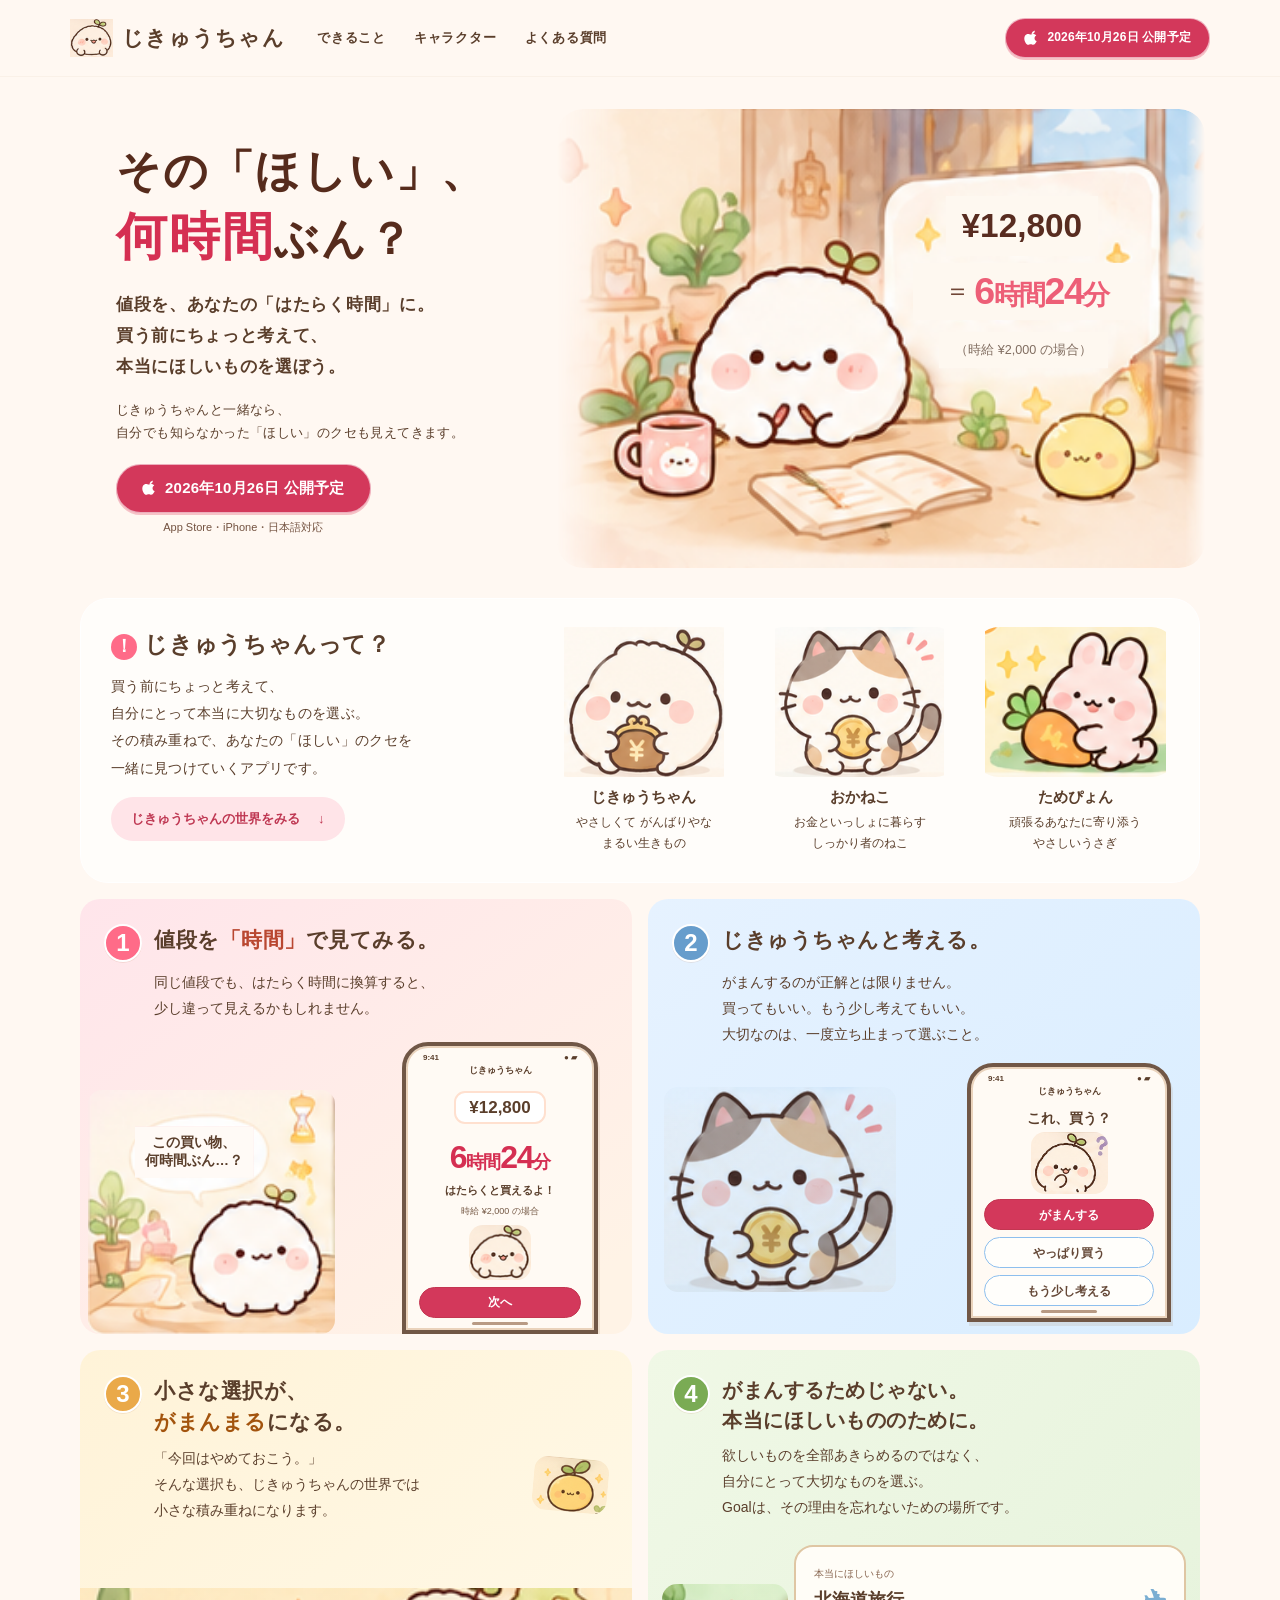
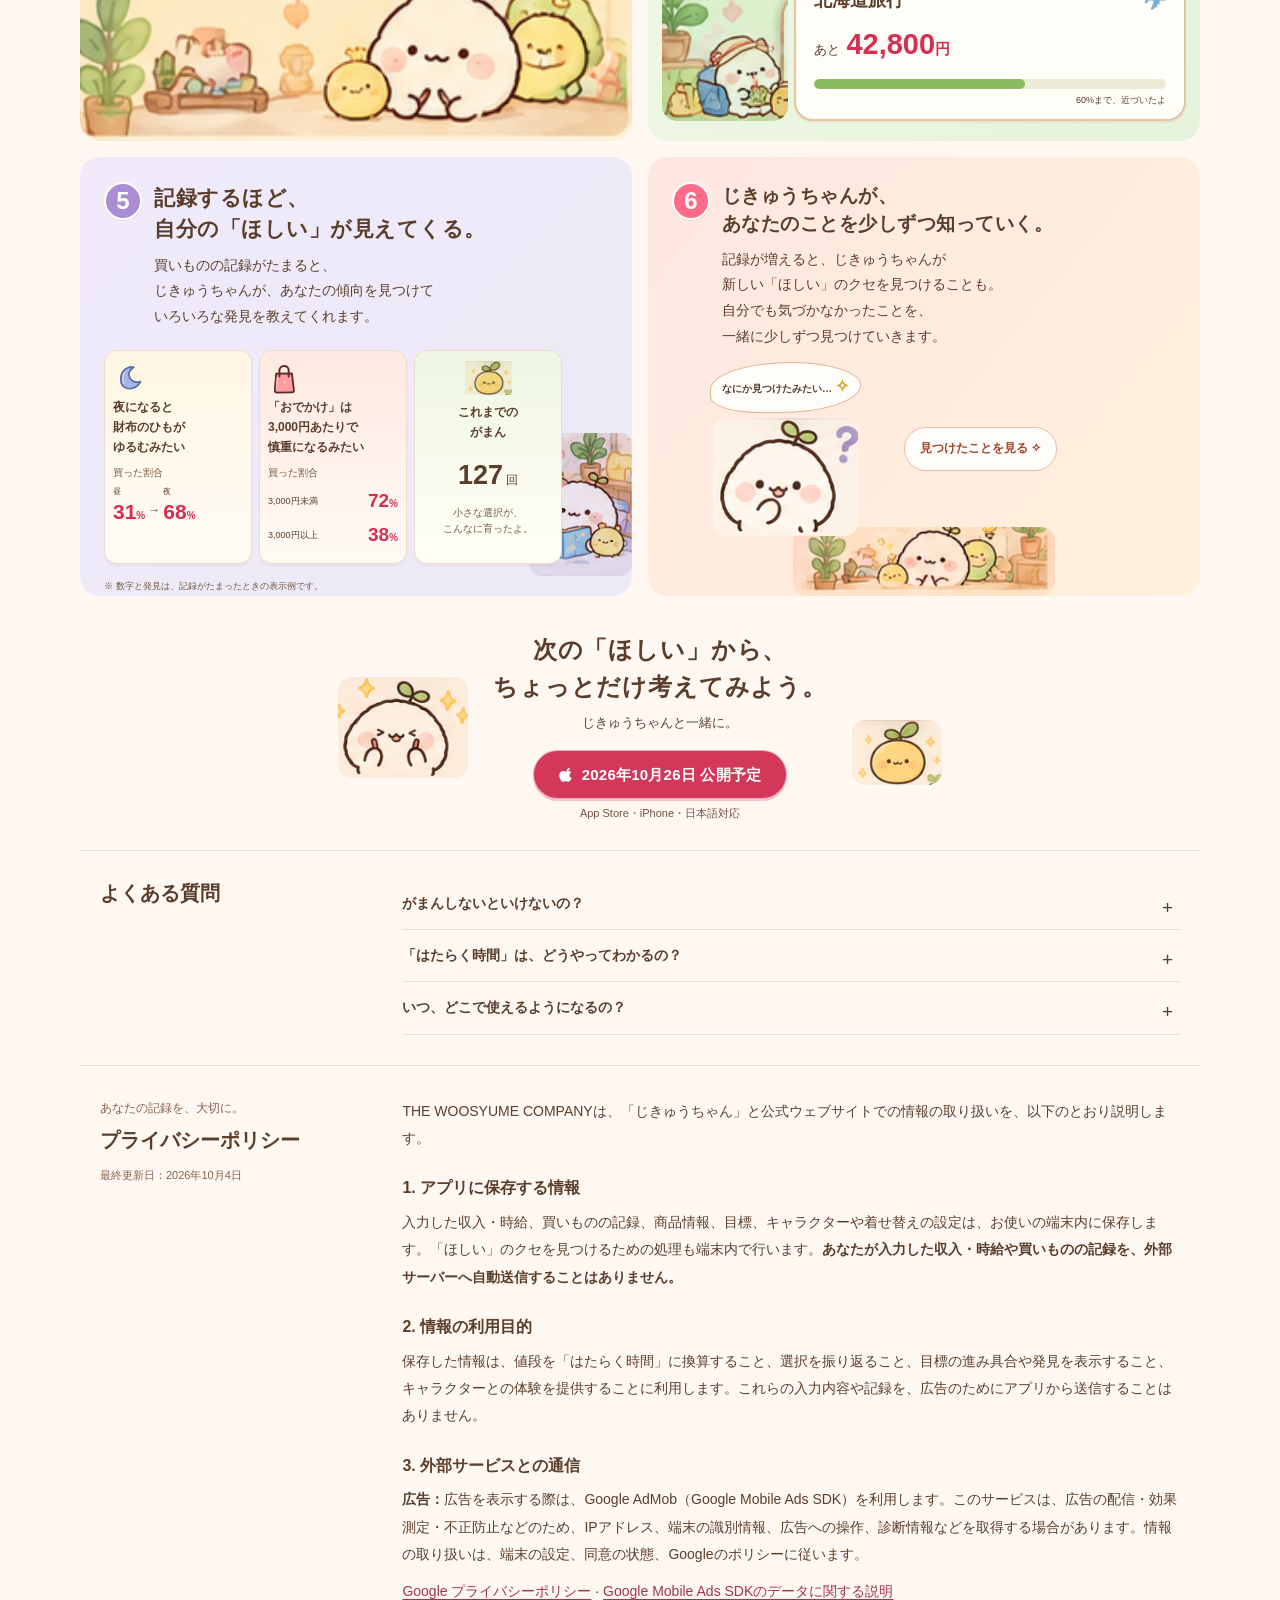
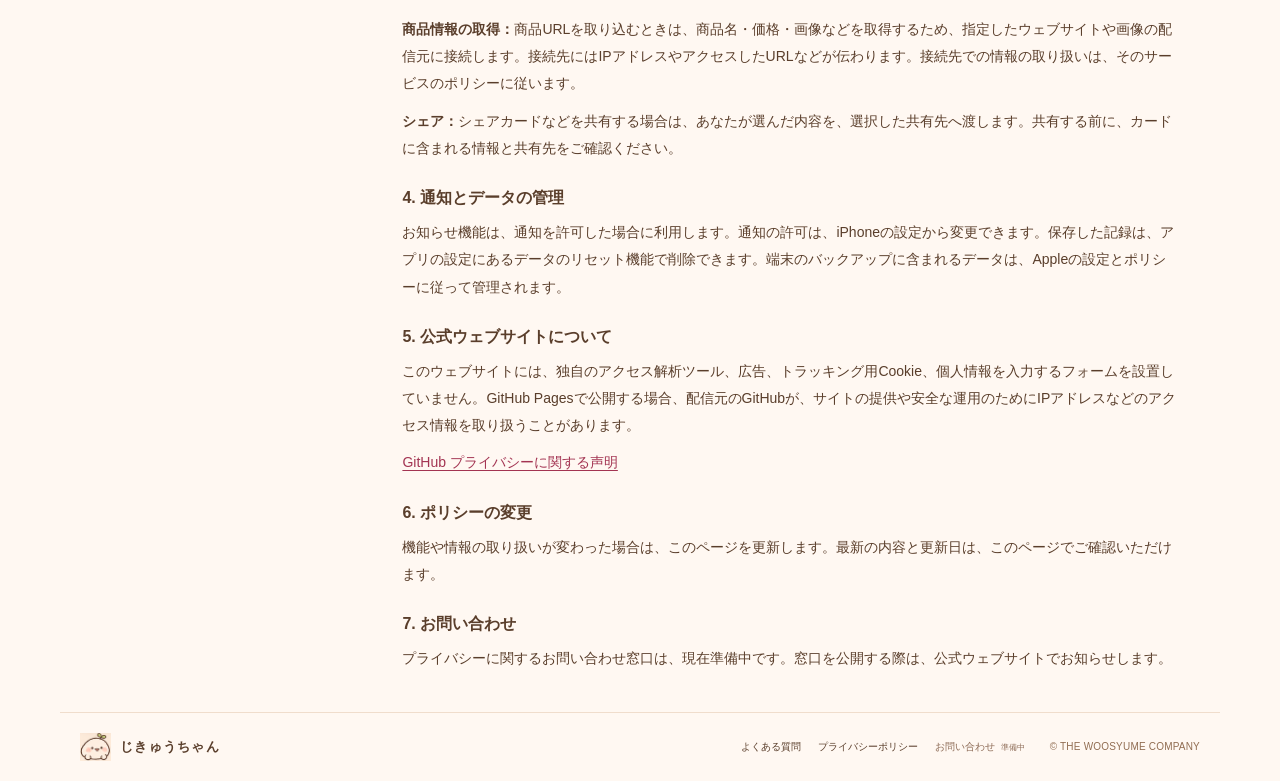
==== commit 37ef137f: "Changed Tamepyon Design" ====
--- a/index.html
+++ b/index.html
@@ -101,7 +101,7 @@
           <figcaption><h3>おかねこ</h3><p>お金といっしょに暮らす<br>しっかり者のねこ</p></figcaption>
         </figure>
         <figure>
-          <img src="assets/images/tamepyon.webp" width="223" height="183" alt="にんじんを抱えた、長い耳のためぴょん" loading="lazy" srcset="assets/images/tamepyon-112.webp 112w, assets/images/tamepyon.webp 223w" sizes="(max-width: 359px) calc((100vw - 68px) / 3), (max-width: 540px) calc((100vw - 76px) / 3), (max-width: 700px) 155px, (max-width: 1000px) calc(19.333vw - 23.854px), 204px" decoding="async">
+          <img src="assets/images/tamepyon.webp" width="145" height="120" alt="にんじんを抱えた、ピンクのうさぎのためぴょん" loading="lazy" srcset="assets/images/tamepyon-112.webp 112w, assets/images/tamepyon.webp 145w" sizes="(max-width: 359px) calc((100vw - 68px) / 3), (max-width: 540px) calc((100vw - 76px) / 3), (max-width: 700px) 155px, (max-width: 1000px) calc(19.333vw - 23.854px), 204px" decoding="async">
           <figcaption><h3>ためぴょん</h3><p>頑張るあなたに寄り添う<br>やさしいうさぎ</p></figcaption>
         </figure>
       </div>
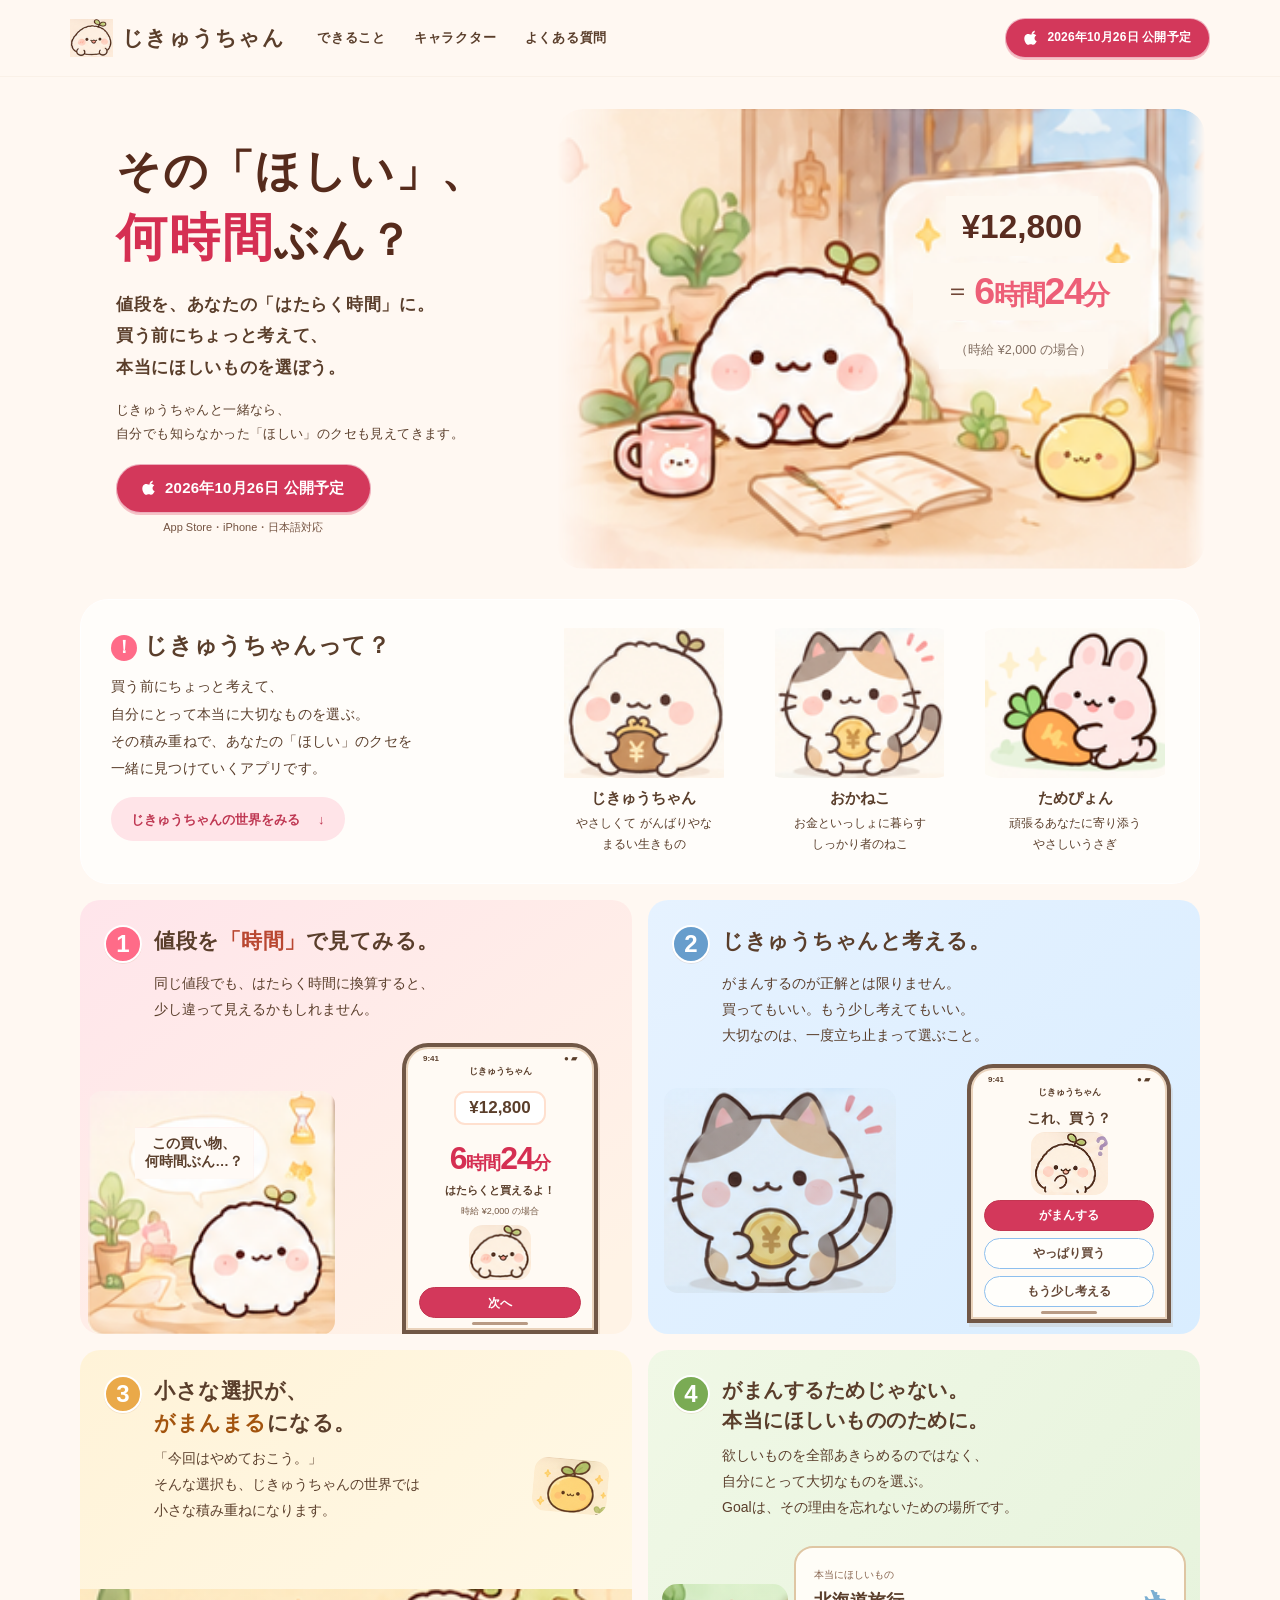
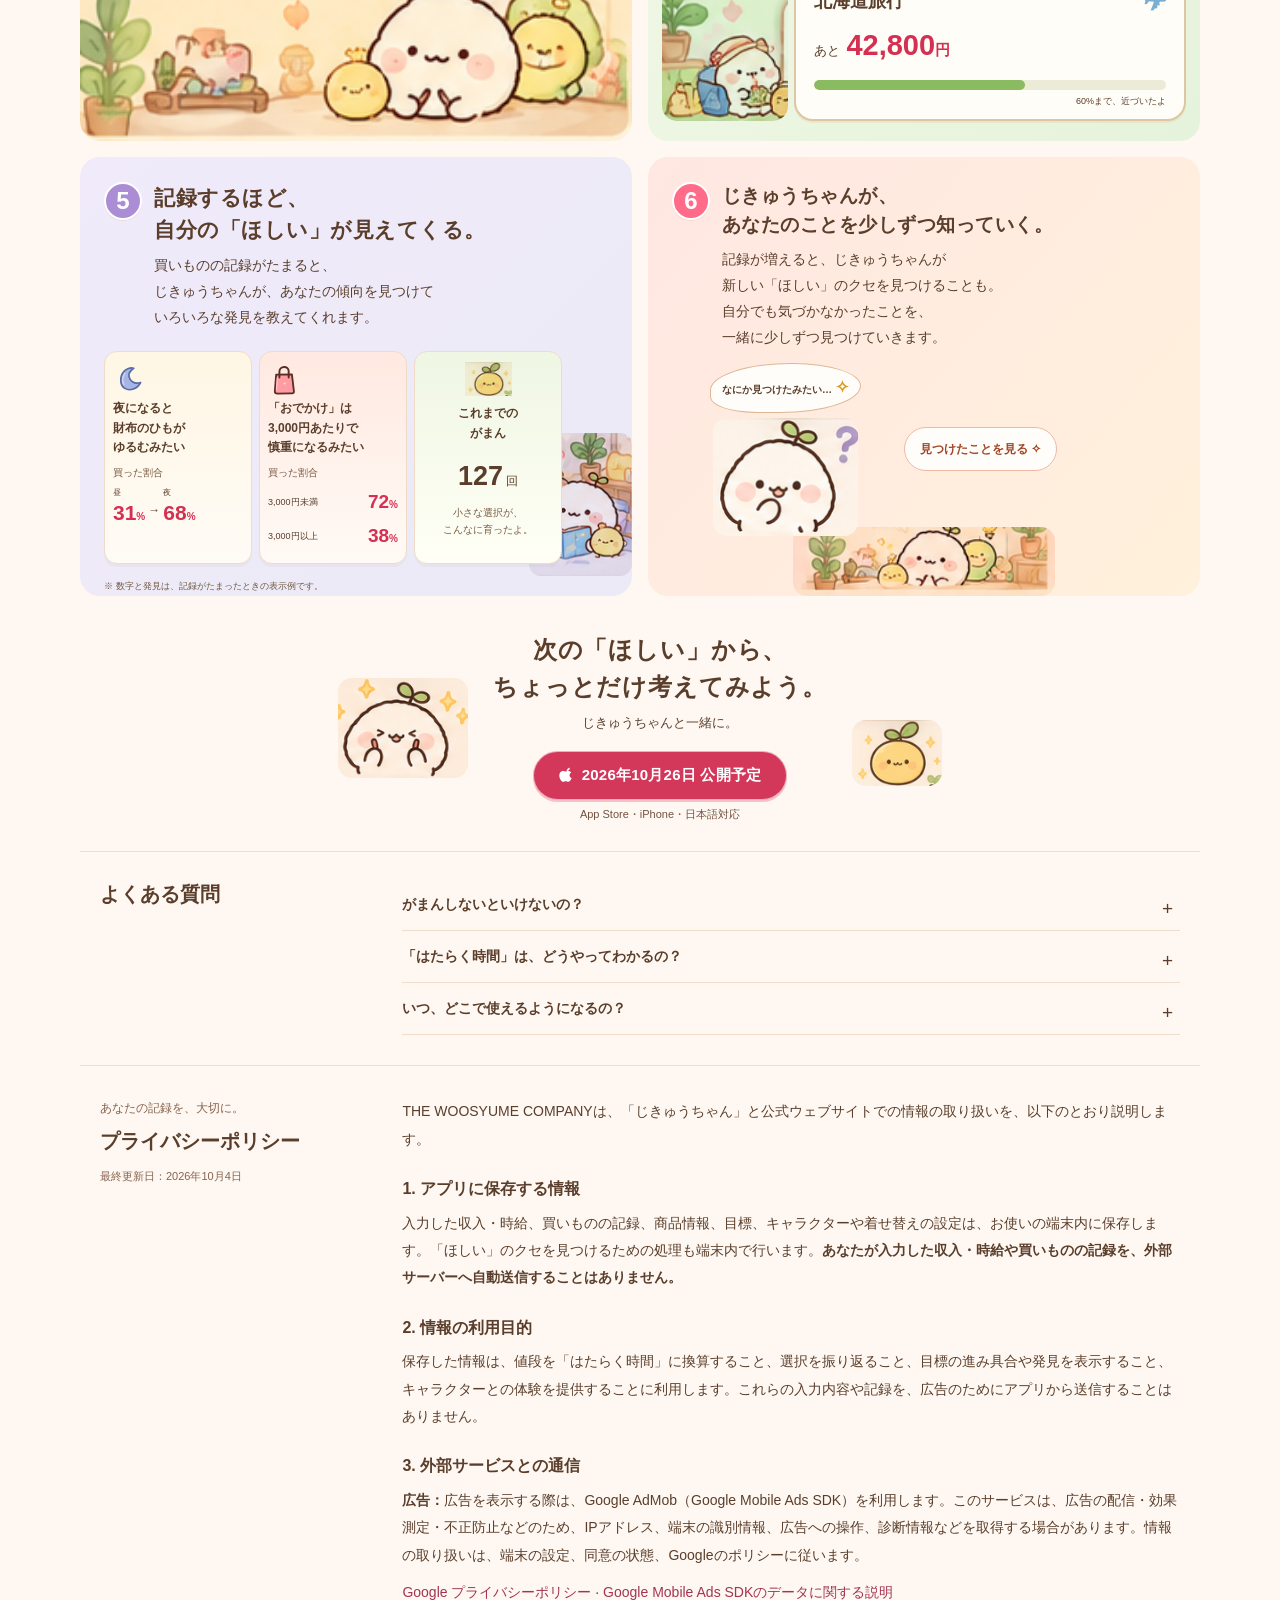
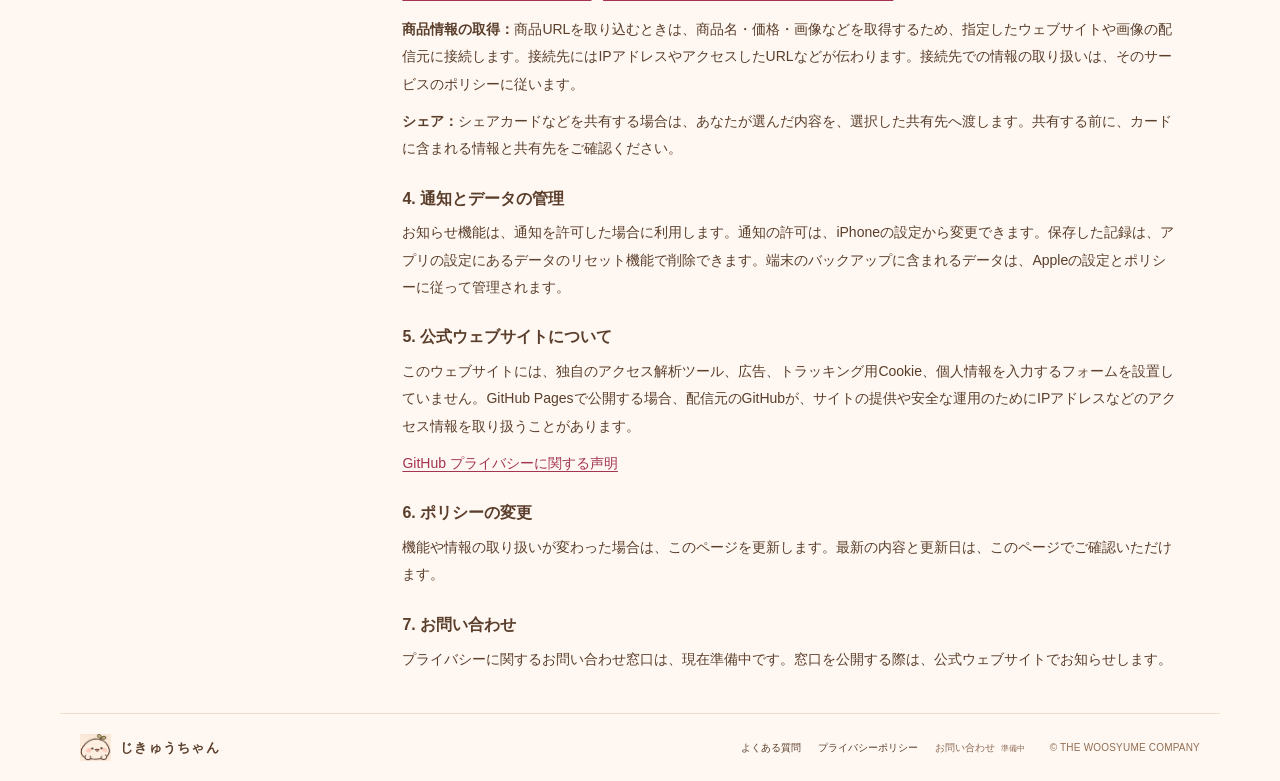
==== commit 62ecd0a3: "Changed Color" ====
--- a/index.html
+++ b/index.html
@@ -101,7 +101,7 @@
           <figcaption><h3>おかねこ</h3><p>お金といっしょに暮らす<br>しっかり者のねこ</p></figcaption>
         </figure>
         <figure>
-          <img src="assets/images/tamepyon.webp" width="145" height="120" alt="にんじんを抱えた、ピンクのうさぎのためぴょん" loading="lazy" srcset="assets/images/tamepyon-112.webp 112w, assets/images/tamepyon.webp 145w" sizes="(max-width: 359px) calc((100vw - 68px) / 3), (max-width: 540px) calc((100vw - 76px) / 3), (max-width: 700px) 155px, (max-width: 1000px) calc(19.333vw - 23.854px), 204px" decoding="async">
+          <img src="assets/images/tamepyon-light.webp" width="145" height="120" alt="にんじんを抱えた、ピンクのうさぎのためぴょん" loading="lazy" srcset="assets/images/tamepyon-light-112.webp 112w, assets/images/tamepyon-light.webp 145w" sizes="(max-width: 359px) calc((100vw - 68px) / 3), (max-width: 540px) calc((100vw - 76px) / 3), (max-width: 700px) 155px, (max-width: 1000px) calc(19.333vw - 23.854px), 204px" decoding="async">
           <figcaption><h3>ためぴょん</h3><p>頑張るあなたに寄り添う<br>やさしいうさぎ</p></figcaption>
         </figure>
       </div>
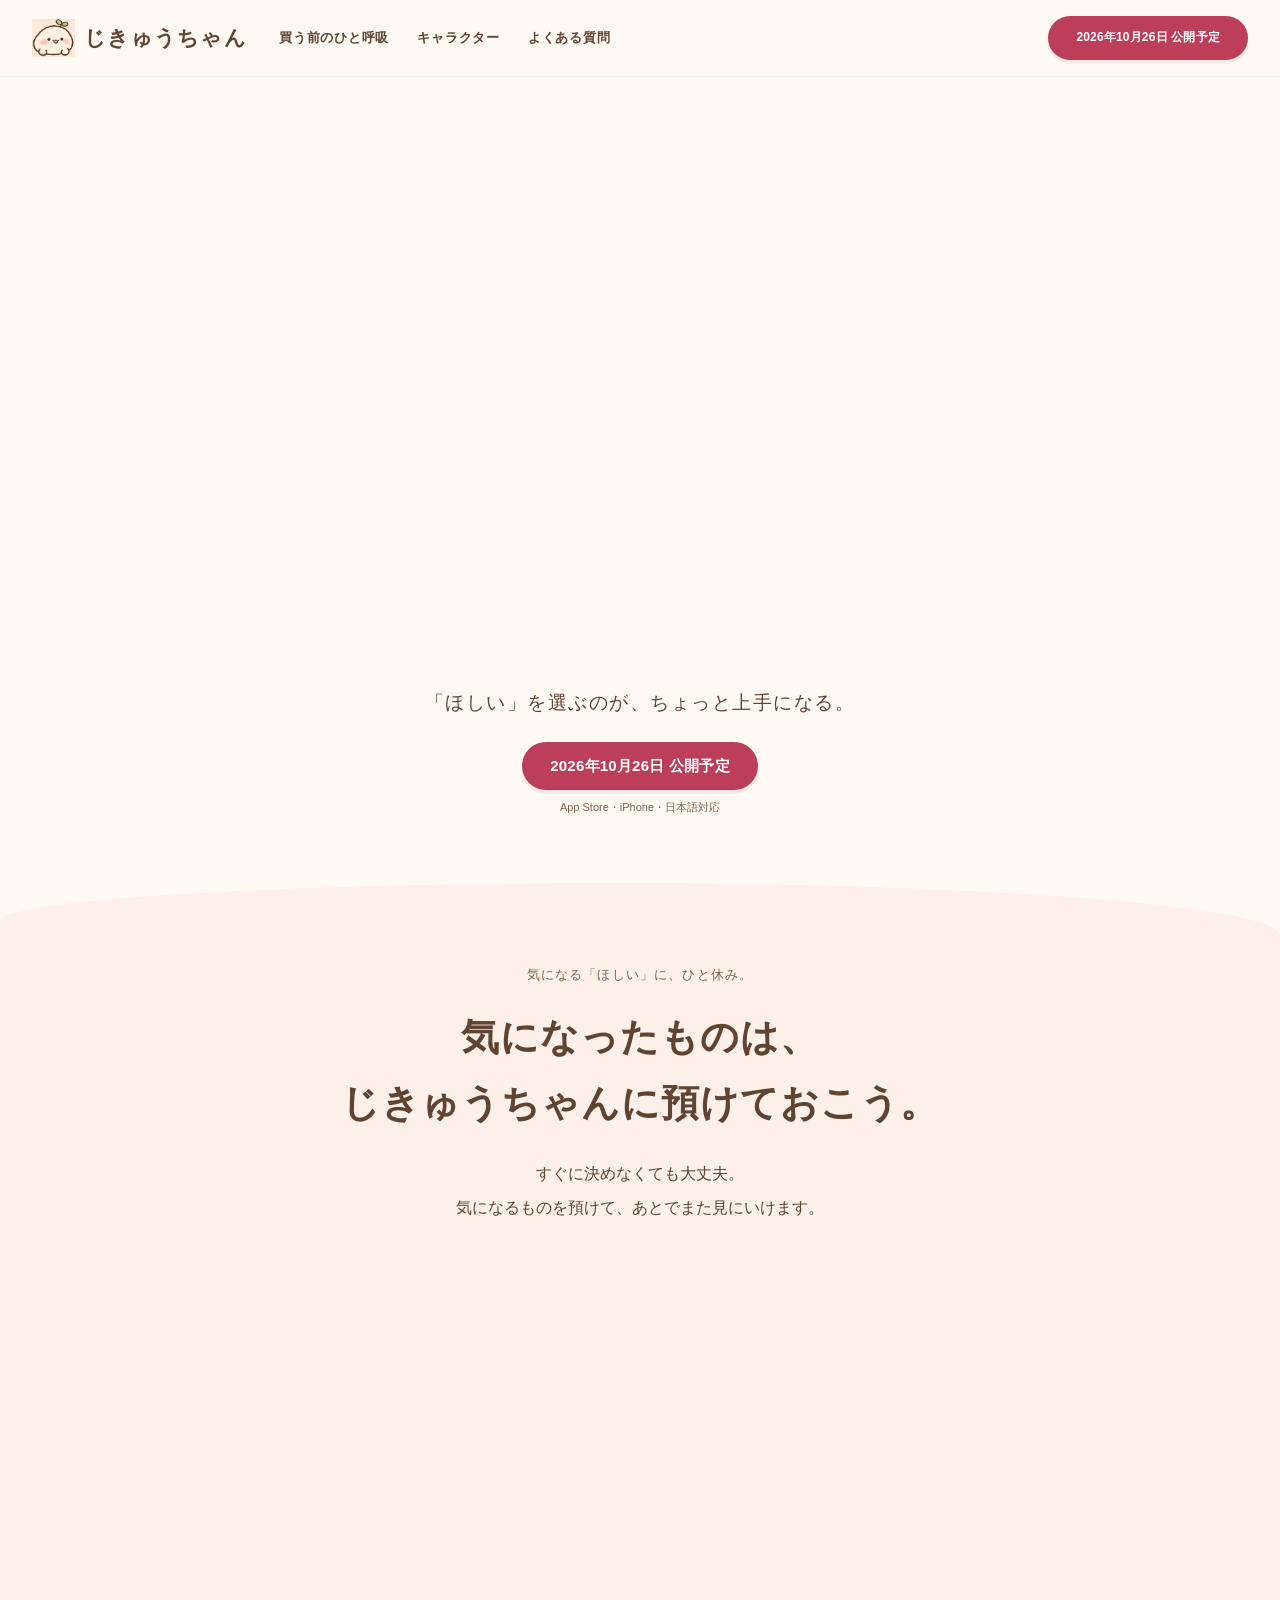
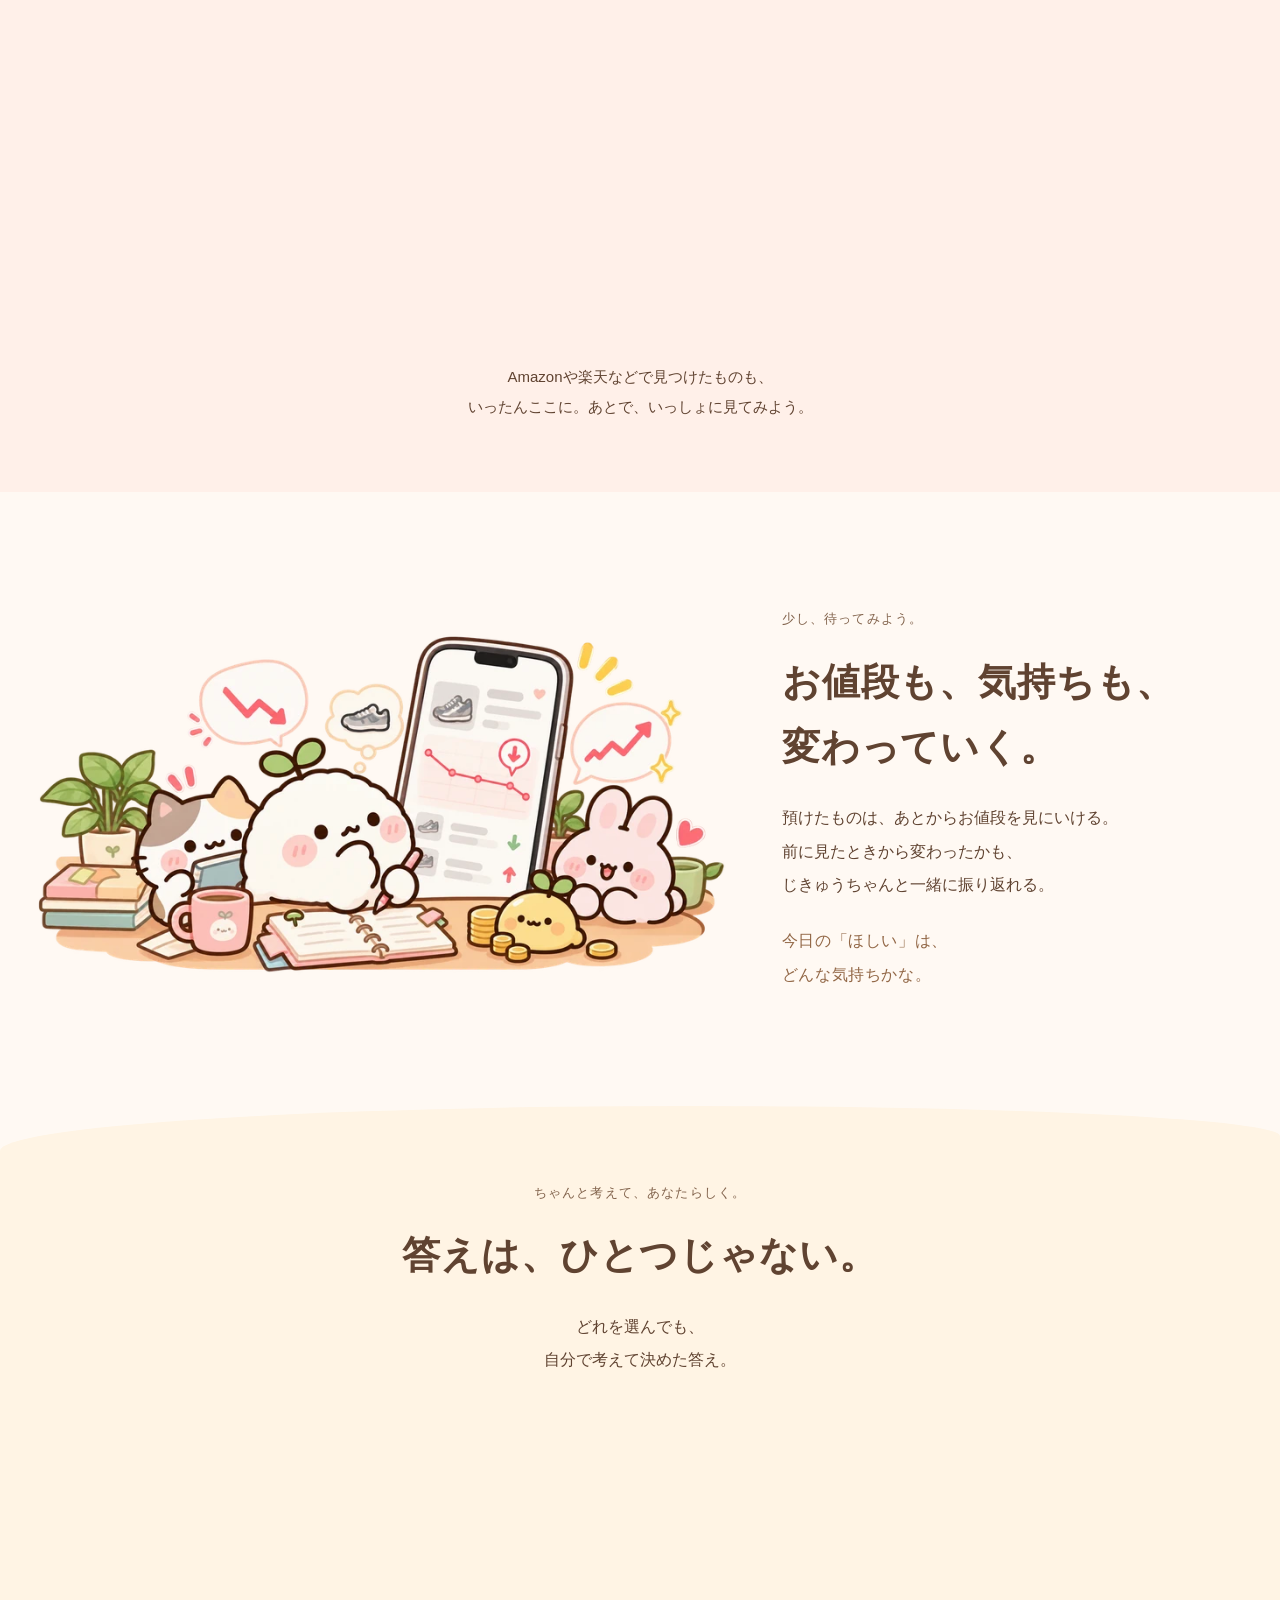
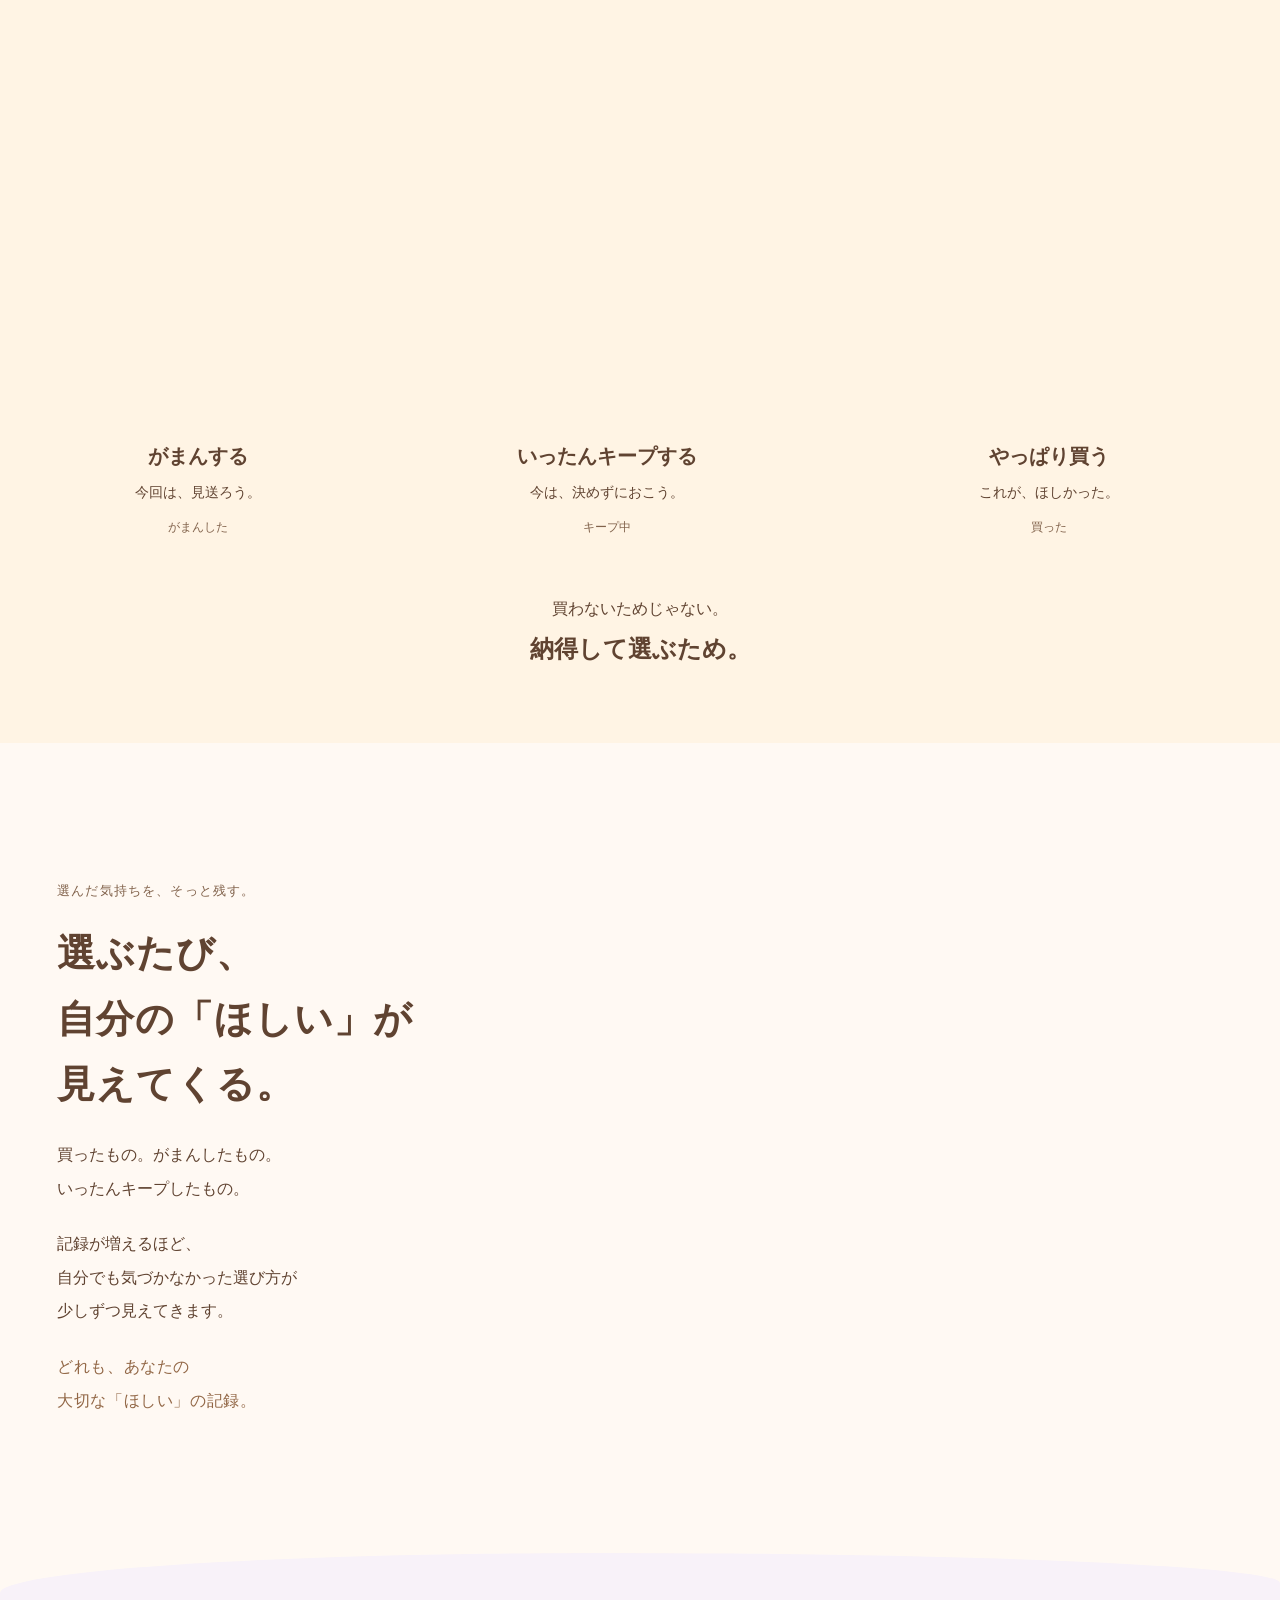
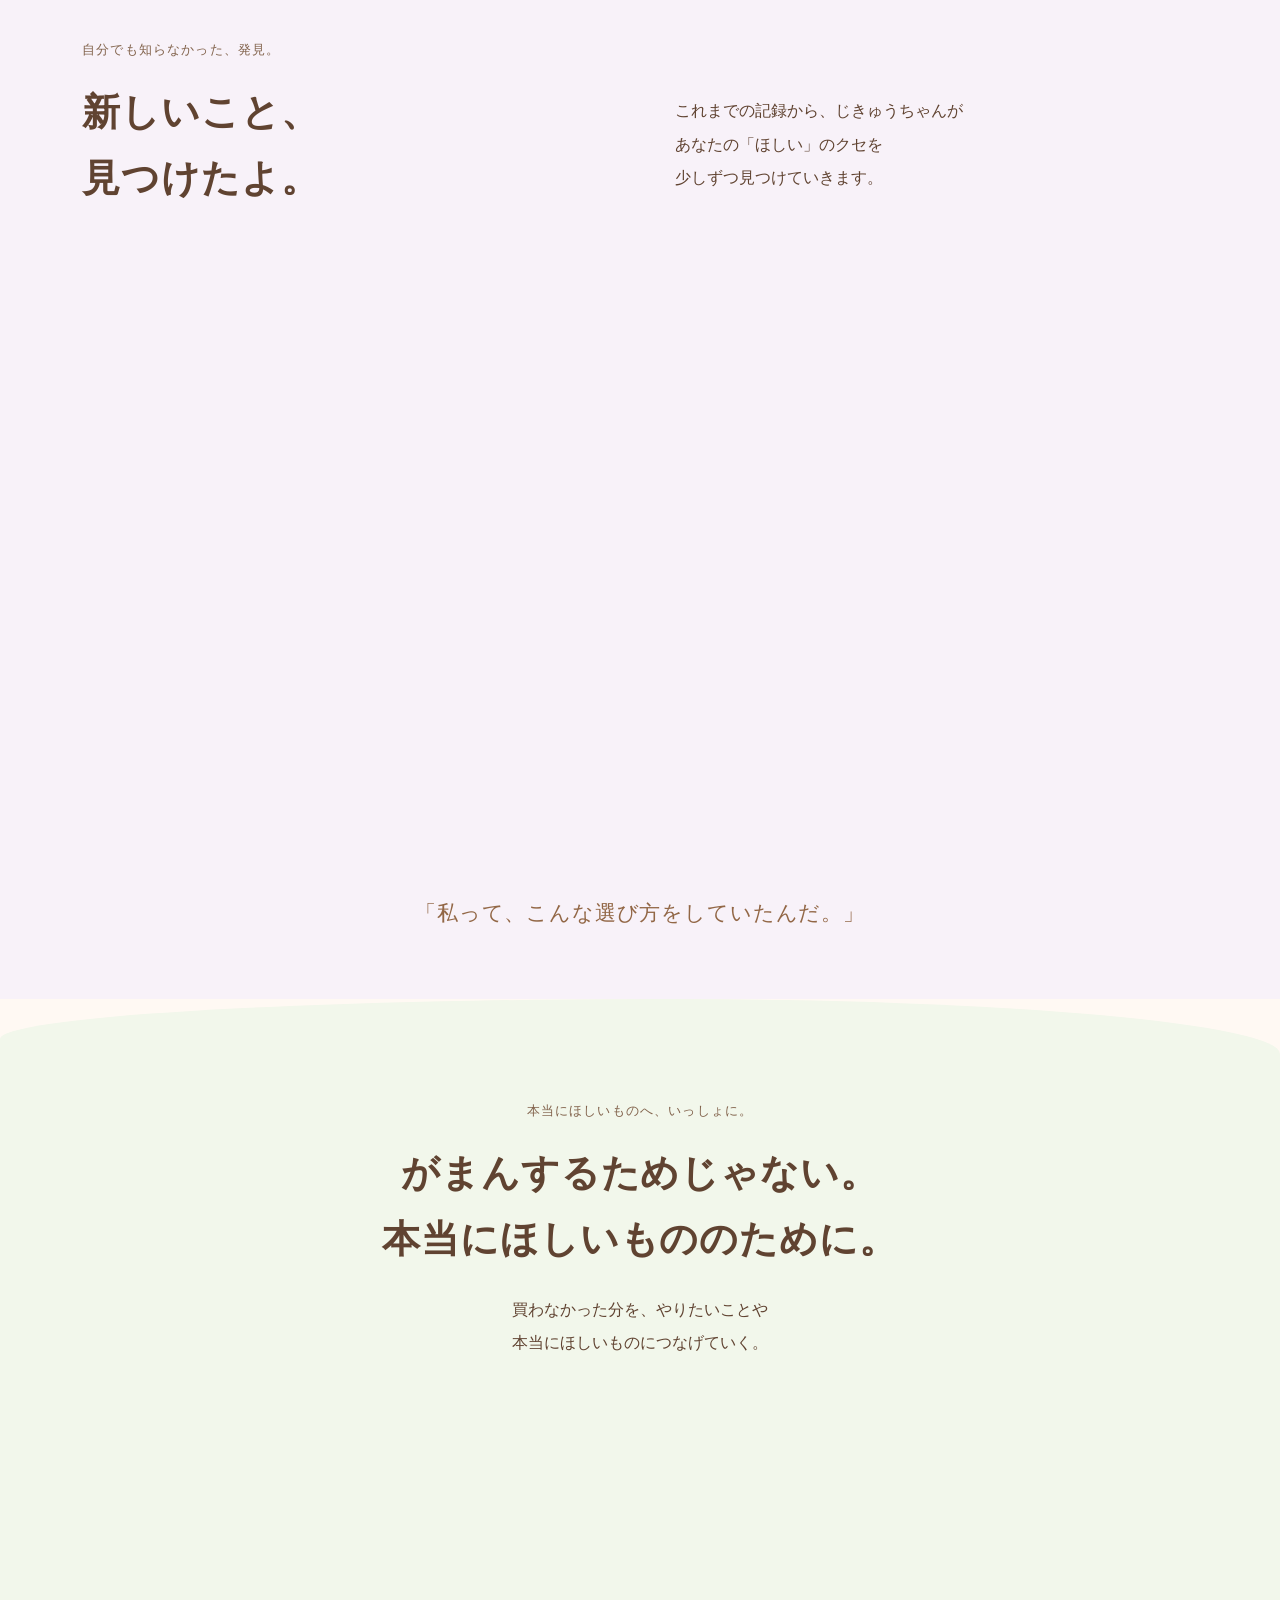
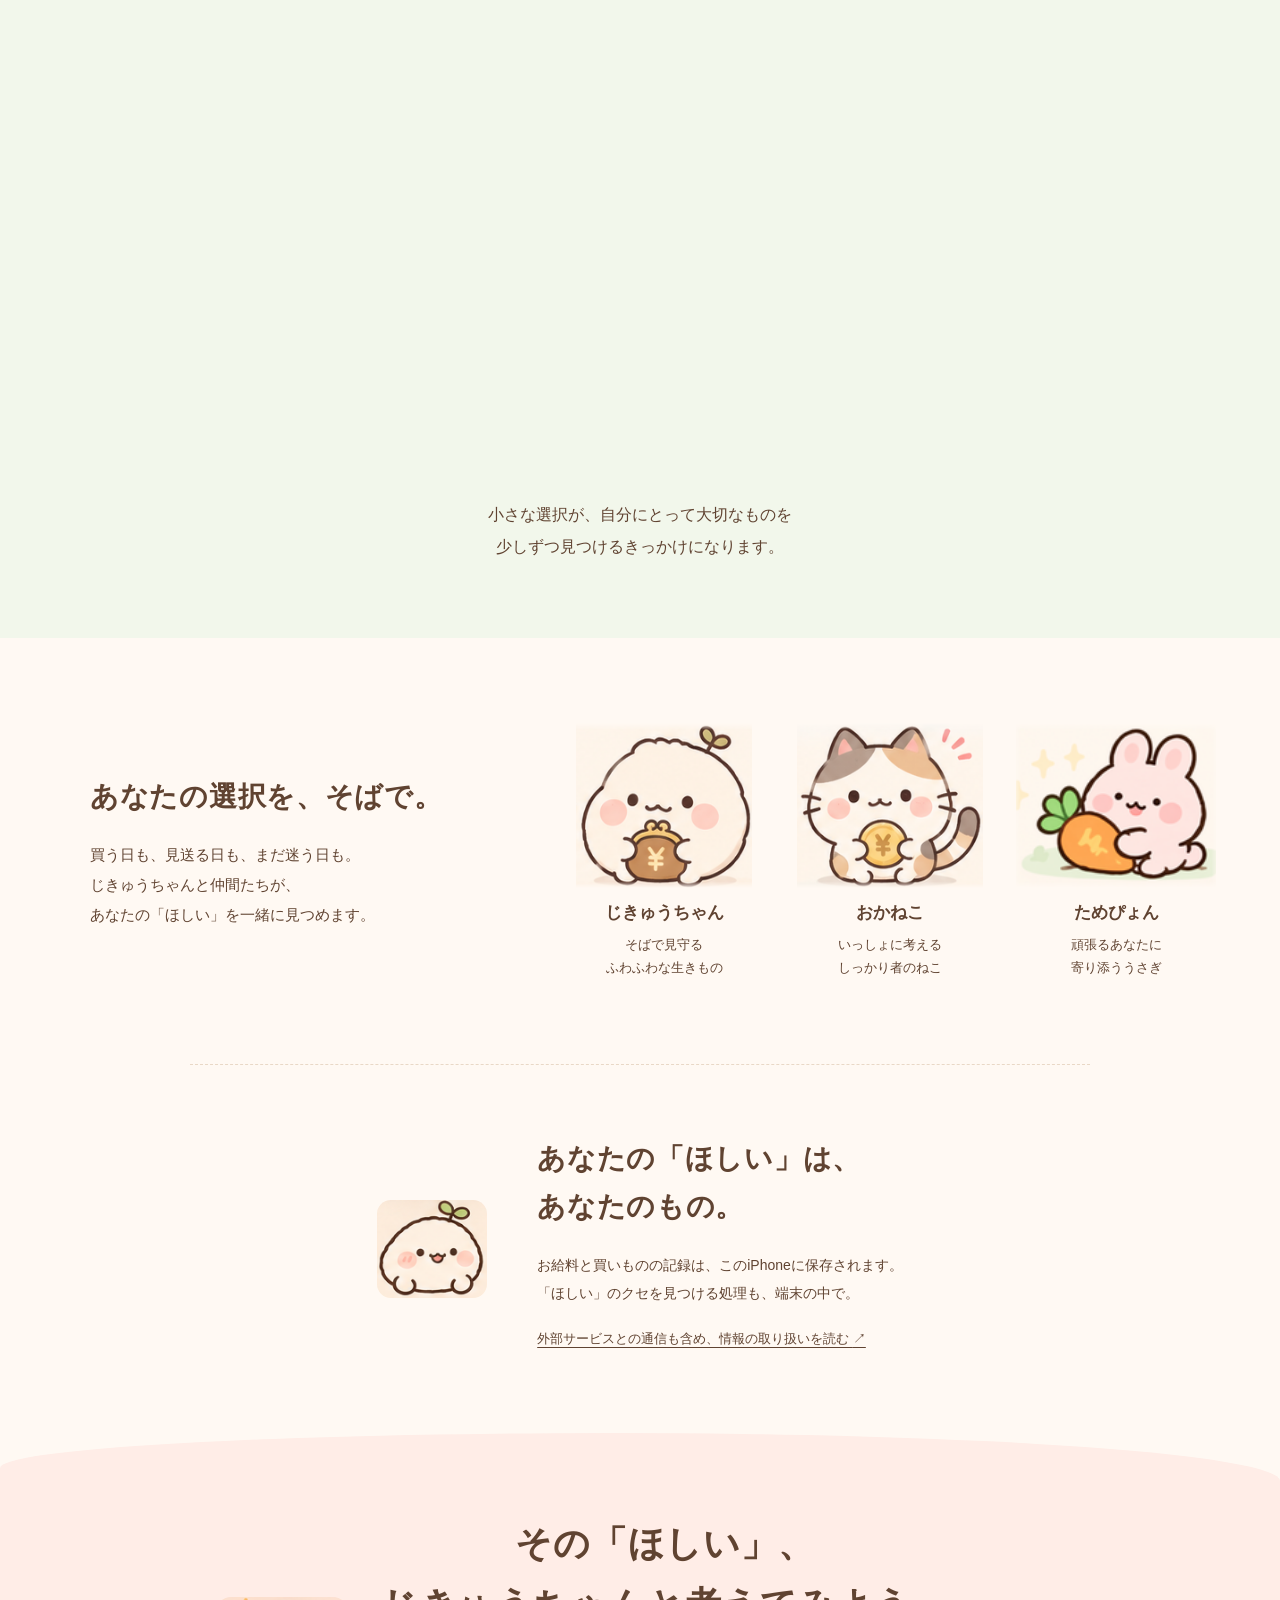
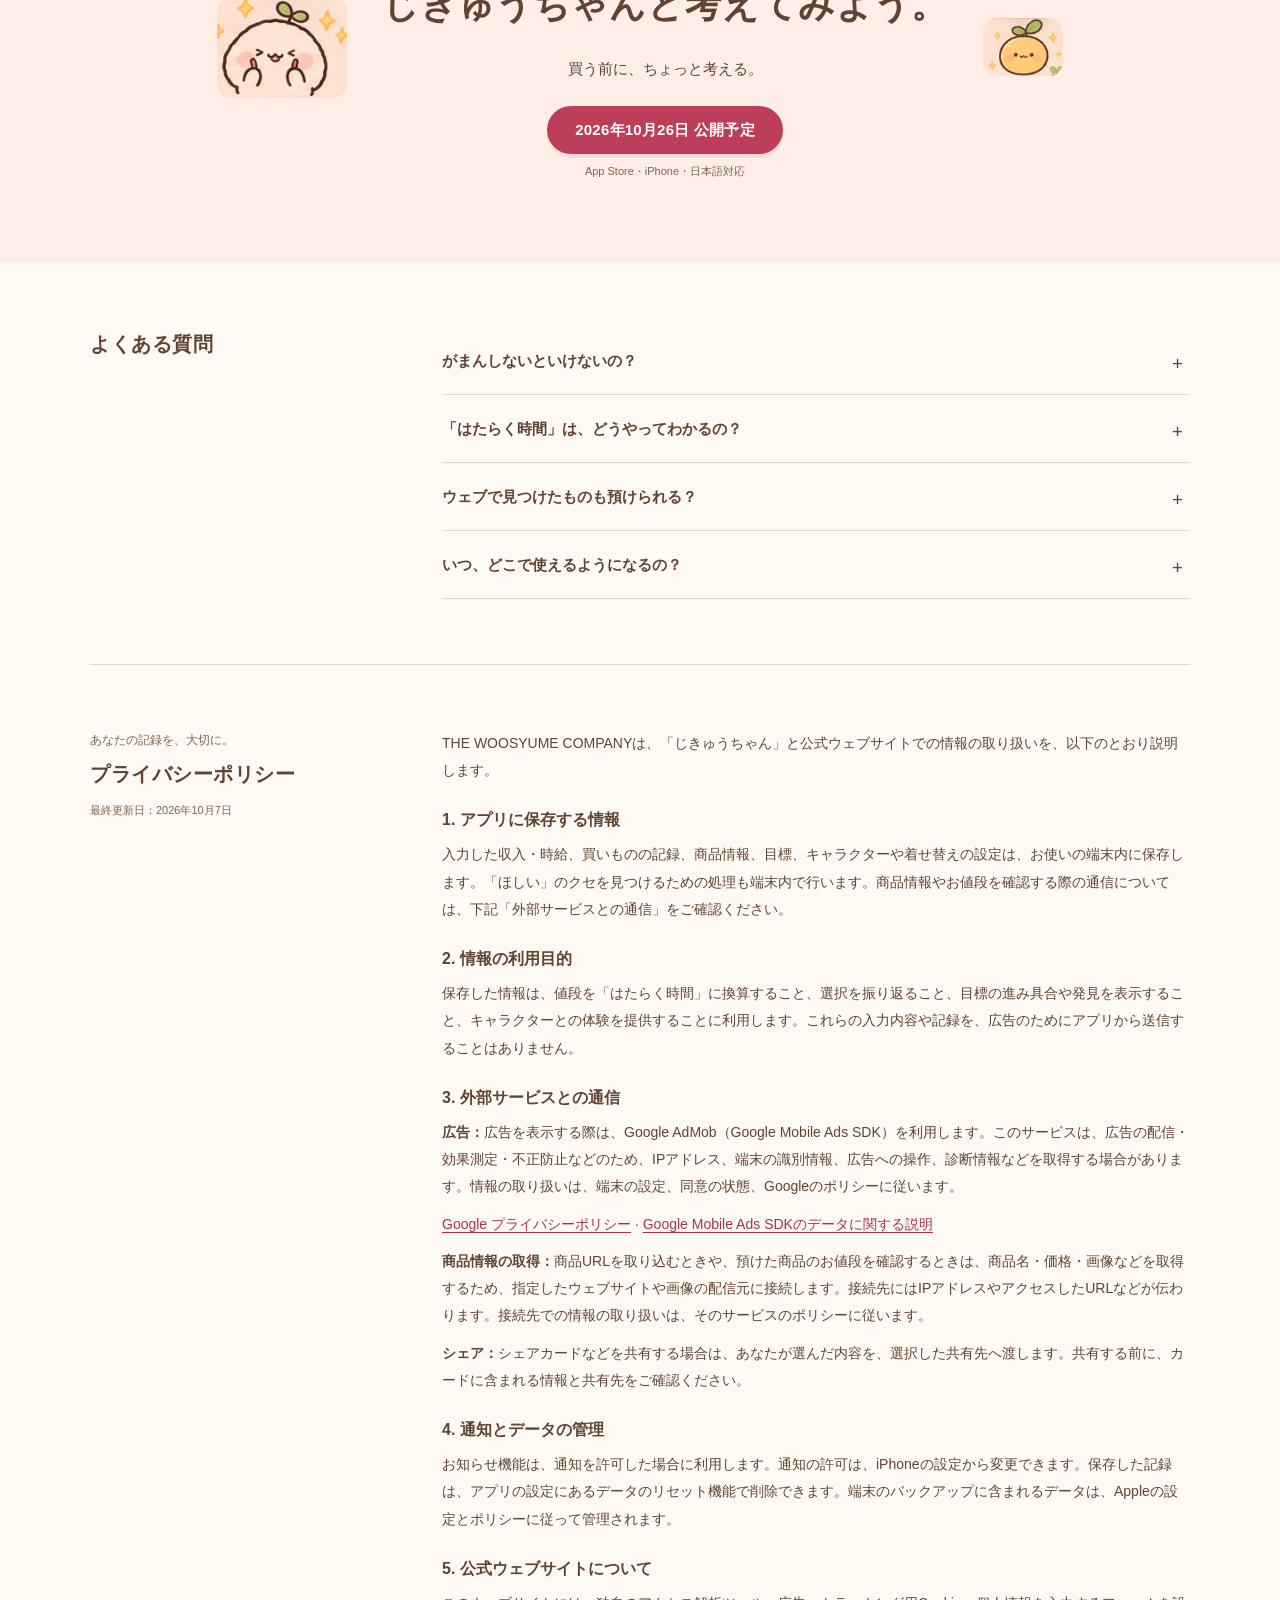
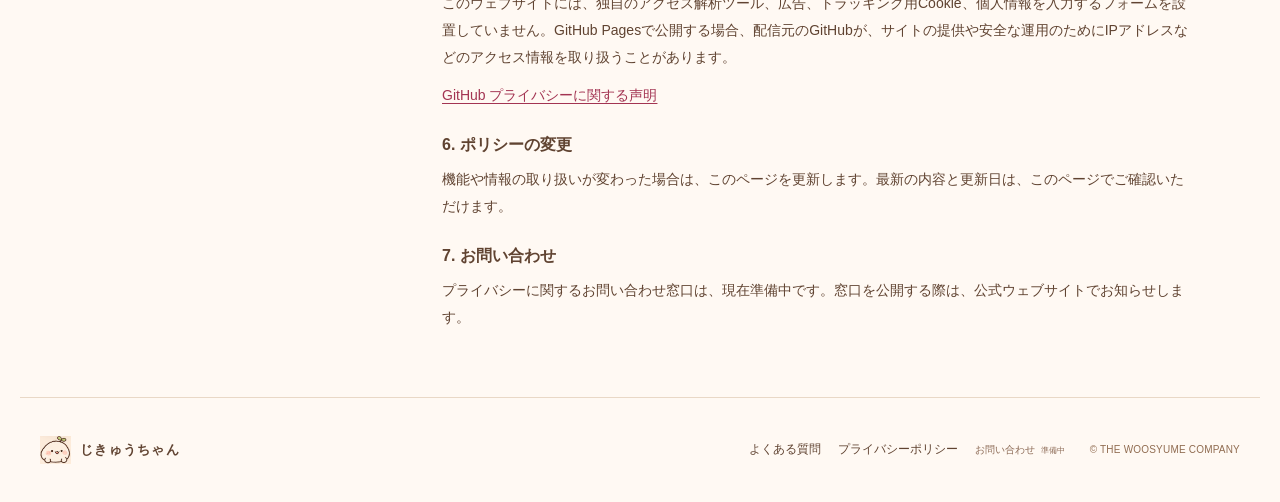
==== commit d3283143: "Fix" ====
--- a/index.html
+++ b/index.html
@@ -4,14 +4,14 @@
   <meta charset="utf-8">
   <meta name="viewport" content="width=device-width, initial-scale=1">
   <meta name="theme-color" content="#fff8f2">
-  <title>じきゅうちゃん｜その「ほしい」、何時間ぶん？</title>
-  <meta name="description" content="じきゅうちゃんは、欲しいものの値段を「はたらく時間」にして、買う前にちょっと考えるためのiPhoneアプリです。記録するほど、自分の「ほしい」のクセも見えてきます。2026年10月26日公開予定。">
+  <title>じきゅうちゃん｜買う前に、ちょっと考える。</title>
+  <meta name="description" content="値段を「はたらく時間」にして、買う前にちょっと考えるiPhoneアプリ。気になったものを預け、お値段や選んだ記録を振り返りながら、自分の「ほしい」を見つけよう。2026年10月26日公開予定。">
   <link rel="canonical" href="https://jikyuchan.com/">
   <meta property="og:type" content="website">
   <meta property="og:locale" content="ja_JP">
   <meta property="og:site_name" content="じきゅうちゃん">
-  <meta property="og:title" content="じきゅうちゃん｜その「ほしい」、何時間ぶん？">
-  <meta property="og:description" content="2026年10月26日公開予定。値段を、あなたの「はたらく時間」に。じきゅうちゃんと一緒に、本当にほしいものを選ぼう。">
+  <meta property="og:title" content="じきゅうちゃん｜買う前に、ちょっと考える。">
+  <meta property="og:description" content="値段を「はたらく時間」にして、買う前にちょっと考えるiPhoneアプリ。気になったものを預け、お値段や選んだ記録を振り返りながら、自分の「ほしい」を見つけよう。2026年10月26日公開予定。">
   <meta property="og:url" content="https://jikyuchan.com/">
   <meta property="og:image" content="https://jikyuchan.com/assets/images/og-jikyuchan-20261026.png">
   <meta property="og:image:type" content="image/png">
@@ -19,8 +19,8 @@
   <meta property="og:image:height" content="1024">
   <meta property="og:image:alt" content="2026年10月26日公開予定。じきゅうちゃん。その「ほしい」、何時間ぶん？ 値段を、あなたの「はたらく時間」に。">
   <meta name="twitter:card" content="summary_large_image">
-  <meta name="twitter:title" content="じきゅうちゃん｜その「ほしい」、何時間ぶん？">
-  <meta name="twitter:description" content="2026年10月26日公開予定。値段を、あなたの「はたらく時間」に。じきゅうちゃんと一緒に、本当にほしいものを選ぼう。">
+  <meta name="twitter:title" content="じきゅうちゃん｜買う前に、ちょっと考える。">
+  <meta name="twitter:description" content="値段を「はたらく時間」にして、買う前にちょっと考えるiPhoneアプリ。気になったものを預け、お値段や選んだ記録を振り返りながら、自分の「ほしい」を見つけよう。2026年10月26日公開予定。">
   <meta name="twitter:image" content="https://jikyuchan.com/assets/images/og-jikyuchan-20261026.png">
   <meta name="twitter:image:alt" content="2026年10月26日公開予定。じきゅうちゃん。その「ほしい」、何時間ぶん？ 値段を、あなたの「はたらく時間」に。">
   <script type="application/ld+json">
@@ -34,7 +34,7 @@
   </script>
   <link rel="icon" type="image/png" sizes="64x64" href="assets/images/favicon.png">
   <link rel="apple-touch-icon" sizes="152x152" href="assets/images/apple-touch-icon.png">
-  <link rel="preload" as="image" type="image/webp" href="assets/images/hero-room.webp" imagesrcset="assets/images/hero-room-320.webp 320w, assets/images/hero-room.webp 374w" imagesizes="(max-width: 359px) calc(100vw - 22px), (max-width: 540px) calc(100vw - 30px), (max-width: 700px) 510px, (max-width: 1000px) calc(57vw - 2px), (max-width: 1159px) calc(57vw - 13.4px), 648px">
+  <link rel="preload" as="image" type="image/webp" href="assets/images/yuru-hero-wide.webp" media="(min-width: 701px)" imagesrcset="assets/images/yuru-hero-wide-800.webp 800w, assets/images/yuru-hero-wide-1200.webp 1200w, assets/images/yuru-hero-wide.webp 1536w" imagesizes="(max-width: 1400px) calc(100vw - 32px), 1360px">
   <link rel="stylesheet" href="styles.css">
   <script src="site.js" defer></script>
 </head>
@@ -50,184 +50,102 @@
         <span class="menu-lines" aria-hidden="true"></span><span class="sr-only">メニュー</span>
       </button>
       <nav id="navigation" aria-label="メインナビゲーション">
-        <a href="#features">できること</a>
+        <a href="#features">買う前のひと呼吸</a>
         <a href="#characters">キャラクター</a>
         <a href="#faq">よくある質問</a>
       </nav>
       <button class="store-button header-store" type="button" data-store>
-        <svg class="apple-mark" viewBox="0 0 24 24" aria-hidden="true"><path d="M15.9 4.1c.9-1 1.5-2.4 1.4-3.7-1.3.1-2.9.9-3.8 1.9-.8.9-1.5 2.3-1.3 3.6 1.4.1 2.8-.7 3.7-1.8ZM20.3 16.7c-.5 1.2-.8 1.8-1.5 2.9-1 1.5-2.4 3.3-4.1 3.3-1.5 0-1.9-1-3.9-1-2.1 0-2.5 1-4 1-1.7 0-3.1-1.6-4.1-3.1C0 15.8-.1 10.8 1.6 8.3c1.2-1.8 3.1-2.8 4.9-2.8 1.8 0 2.8 1 4.3 1 1.4 0 2.3-1 4.3-1 1.6 0 3.3.9 4.5 2.3-4 2.2-3.4 7.8.7 8.9Z"/></svg>
         2026年10月26日 公開予定
       </button>
     </div>
   </header>
 
-  <main id="main" class="page-shell">
+  <main id="main">
     <section id="home" class="hero" aria-labelledby="hero-title">
-      <div class="hero-copy">
-        <h1 id="hero-title">その「ほしい」、<br><span>何時間</span>ぶん？</h1>
-        <p class="hero-lead">値段を、あなたの「はたらく時間」に。<br>買う前にちょっと考えて、<br>本当にほしいものを選ぼう。</p>
-        <p class="hero-support">じきゅうちゃんと一緒なら、<br>自分でも知らなかった「ほしい」のクセも<br class="mobile-break">見えてきます。</p>
-      </div>
-      <div class="hero-art">
-        <div class="hero-visual">
-          <picture>
-            <source type="image/webp" srcset="assets/images/hero-room-320.webp 320w, assets/images/hero-room.webp 374w" sizes="(max-width: 359px) calc(100vw - 22px), (max-width: 540px) calc(100vw - 30px), (max-width: 700px) 510px, (max-width: 1000px) calc(57vw - 2px), (max-width: 1159px) calc(57vw - 13.4px), 648px">
-            <img src="assets/images/hero-room.webp" width="374" height="265" alt="じきゅうちゃんとがまんまるがいる、あたたかいお部屋。" fetchpriority="high" decoding="async">
-          </picture>
-          <div class="hero-price">¥12,800</div>
-          <div class="hero-time"><span aria-hidden="true">＝</span><strong>6<small>時間</small>24<small>分</small></strong></div>
-          <div class="hero-wage">（時給 ¥2,000 の場合）</div>
-        </div>
-      </div>
-      <div class="hero-cta"><div class="cta-group">
-        <button class="store-button" type="button" data-store><svg class="apple-mark" viewBox="0 0 24 24" aria-hidden="true"><use href="#apple-symbol"/></svg>2026年10月26日 公開予定</button>
-        <span class="platform-note">App Store・iPhone・日本語対応</span>
-      </div></div>
-    </section>
-
+      <h1 id="hero-title" class="sr-only">その「ほしい」、何時間ぶん？</h1>
+      <p class="sr-only">買う前に、ちょっと考える。値段を「はたらく時間」にして、本当にほしいものを選ぶiPhoneアプリです。</p>
+      <picture class="hero-painting soft-scene">
+        <source media="(max-width: 700px)" srcset="assets/images/yuru-hero-mobile-620.webp 620w, assets/images/yuru-hero-mobile.webp 853w" sizes="calc(100vw - 16px)" width="853" height="1844">
+        <img src="assets/images/yuru-hero-wide.webp" srcset="assets/images/yuru-hero-wide-800.webp 800w, assets/images/yuru-hero-wide-1200.webp 1200w, assets/images/yuru-hero-wide.webp 1536w" sizes="(max-width: 1400px) calc(100vw - 32px), 1360px" width="1536" height="720" alt="あたたかな窓辺で、じきゅうちゃんと買う前のひと呼吸。値段を、自分のはたらく時間に置きかえて考える、アプリの体験を描いたイラスト。" fetchpriority="high" decoding="async">
+      </picture>
+      <div class="hero-invitation"><p>「ほしい」を選ぶのが、<br class="mobile-break">ちょっと上手になる。</p><div class="cta-group"><button class="store-button" type="button" data-store>2026年10月26日 公開予定</button><span class="platform-note">App Store・iPhone・日本語対応</span></div></div>
+    </section>
+
+    <div id="features" class="product-story">
+      <section class="deposit-section" aria-labelledby="deposit-title"><div class="wrap">
+        <div class="deposit-heading section-copy"><p class="eyebrow">気になる「ほしい」に、ひと休み。</p><h2 id="deposit-title">気になったものは、<br>じきゅうちゃんに預けておこう。</h2><p>すぐに決めなくても大丈夫。<br>気になるものを預けて、あとでまた見にいけます。</p></div>
+        <picture class="deposit-painting soft-scene"><img src="assets/images/yuru-deposit.webp" srcset="assets/images/yuru-deposit-800.webp 800w, assets/images/yuru-deposit-1200.webp 1200w, assets/images/yuru-deposit.webp 1672w" sizes="(max-width: 1300px) calc(100vw - 32px), 1240px" width="1672" height="941" alt="じきゅうちゃん、おかねこ、ためぴょんが、気になるものを大事に預かるお部屋。共有から預ける体験を、商品とスマートフォンのイラストで紹介しています。" loading="lazy" decoding="async"></picture>
+        <p class="scene-afterword">Amazonや楽天などで見つけたものも、<br>いったんここに。あとで、いっしょに見てみよう。</p>
+      </div></section>
+
+      <section class="price-section wrap" aria-labelledby="history-title">
+        <div class="section-copy"><p class="eyebrow">少し、待ってみよう。</p><h2 id="history-title">お値段も、気持ちも、<br>変わっていく。</h2><p>預けたものは、あとからお値段を見にいける。<br>前に見たときから変わったかも、<br>じきゅうちゃんと一緒に振り返れる。</p><p class="handwritten-note">今日の「ほしい」は、<br>どんな気持ちかな。</p></div>
+        <picture class="price-art illustration"><img src="assets/images/web_price_watch.webp" srcset="assets/images/web_price_watch-800.webp 800w, assets/images/web_price_watch-1200.webp 1200w, assets/images/web_price_watch.webp 1672w" sizes="(max-width: 700px) calc(100vw - 32px), (max-width: 1300px) 62vw, 760px" width="1672" height="940" alt="お茶とノートをそばに置いて、じきゅうちゃんと仲間たちがお値段や気持ちをゆっくり振り返る場面。" loading="lazy" decoding="async"></picture>
+      </section>
+
+      <section class="choice-section" aria-labelledby="decision-title"><div class="wrap">
+        <div class="center-copy"><p class="eyebrow">ちゃんと考えて、あなたらしく。</p><h2 id="decision-title">答えは、ひとつじゃない。</h2><p>どれを選んでも、<br>自分で考えて決めた答え。</p></div>
+        <img class="choice-wide illustration" src="assets/images/web_choice.webp" srcset="assets/images/web_choice-800.webp 800w, assets/images/web_choice-1200.webp 1200w, assets/images/web_choice.webp 1672w" sizes="(max-width: 1300px) calc(100vw - 48px), 1240px" width="1672" height="941" alt="がまんする、いったんキープする、やっぱり買う。じきゅうちゃんと仲間たちが、それぞれの選択に寄り添う三つの場面。" loading="lazy" decoding="async">
+        <div class="choice-options">
+          <article><img class="choice-mobile" src="assets/images/release-choice-pass.webp" width="463" height="655" alt="今回は見送るじきゅうちゃんとがまんまる。" loading="lazy" decoding="async"><h3>がまんする</h3><p>今回は、見送ろう。</p><small>がまんした</small></article>
+          <article><img class="choice-mobile" src="assets/images/release-choice-keep.webp" width="640" height="664" alt="ノートを開いて、もう少し考えるじきゅうちゃんとおかねこ。" loading="lazy" decoding="async"><h3>いったんキープする</h3><p>今は、決めずにおこう。</p><small>キープ中</small></article>
+          <article><img class="choice-mobile" src="assets/images/release-choice-buy.webp" width="555" height="664" alt="気に入った買いものを選んだじきゅうちゃんと仲間たち。" loading="lazy" decoding="async"><h3>やっぱり買う</h3><p>これが、ほしかった。</p><small>買った</small></article>
+        </div><p class="choice-close">買わないためじゃない。<br><strong>納得して選ぶため。</strong></p>
+      </div></section>
+
+      <section class="summary-section wrap" aria-labelledby="summary-title">
+        <div class="section-copy"><p class="eyebrow">選んだ気持ちを、そっと残す。</p><h2 id="summary-title">選ぶたび、<br>自分の「ほしい」が<br>見えてくる。</h2><p>買ったもの。がまんしたもの。<br>いったんキープしたもの。</p><p>記録が増えるほど、<br>自分でも気づかなかった選び方が<br>少しずつ見えてきます。</p><p class="handwritten-note">どれも、あなたの<br>大切な「ほしい」の記録。</p></div>
+        <picture class="journal-painting soft-scene"><img src="assets/images/yuru-journal.webp" srcset="assets/images/yuru-journal-700.webp 700w, assets/images/yuru-journal-1000.webp 1000w, assets/images/yuru-journal.webp 1312w" sizes="(max-width: 700px) calc(100vw - 32px), (max-width: 1300px) 58vw, 710px" width="1312" height="1199" alt="あたたかなお部屋で、じきゅうちゃんがノートを開き、自分のほしいものや、やりたいことを書き留めるイラスト。" loading="lazy" decoding="async"></picture>
+      </section>
+
+      <section id="discovery" class="discovery-section" aria-labelledby="discovery-title"><div class="wrap">
+        <div class="discovery-heading section-copy"><p class="eyebrow">自分でも知らなかった、発見。</p><h2 id="discovery-title">新しいこと、<br>見つけたよ。</h2><p>これまでの記録から、じきゅうちゃんが<br>あなたの「ほしい」のクセを<br>少しずつ見つけていきます。</p></div>
+        <picture class="discovery-art illustration"><img src="assets/images/web_discovery.webp" srcset="assets/images/web_discovery-800.webp 800w, assets/images/web_discovery-1200.webp 1200w, assets/images/web_discovery.webp 1672w" sizes="(max-width: 1300px) calc(100vw - 32px), 1100px" width="1672" height="941" alt="虫めがねやノートを手に、じきゅうちゃんと仲間たちが記録から新しいことを見つける場面。" loading="lazy" decoding="async"></picture>
+        <p class="discovery-whisper handwritten-note">「私って、こんな選び方をしていたんだ。」</p>
+      </div></section>
+
+      <section class="goal-section" aria-labelledby="goal-title"><div class="wrap">
+        <div class="center-copy"><p class="eyebrow">本当にほしいものへ、いっしょに。</p><h2 id="goal-title">がまんするためじゃない。<br>本当にほしいもののために。</h2><p>買わなかった分を、やりたいことや<br>本当にほしいものにつなげていく。</p></div>
+        <picture class="goal-art illustration"><img src="assets/images/web_goal.webp" srcset="assets/images/web_goal-800.webp 800w, assets/images/web_goal-1200.webp 1200w, assets/images/web_goal.webp 1672w" sizes="(max-width: 1300px) calc(100vw - 32px), 1240px" width="1672" height="941" alt="旅や好きなもの、本など大切にしたいことを思い浮かべながら、じきゅうちゃんと仲間たちが明るい道を歩いていく場面。" loading="lazy" decoding="async"></picture>
+        <p class="goal-close">小さな選択が、自分にとって大切なものを<br>少しずつ見つけるきっかけになります。</p>
+      </div></section>
+    </div>
     <section id="characters" class="character-section" aria-labelledby="character-title">
       <div class="character-copy">
-        <h2 id="character-title"><span class="intro-dot" aria-hidden="true">！</span>じきゅうちゃんって？</h2>
-        <p>買う前にちょっと考えて、<br>自分にとって本当に大切なものを選ぶ。<br>その積み重ねで、あなたの「ほしい」のクセを<br>一緒に見つけていくアプリです。</p>
-        <a class="world-link" href="#features">じきゅうちゃんの世界をみる <span aria-hidden="true">↓</span></a>
+        <h2 id="character-title">あなたの選択を、そばで。</h2>
+        <p>買う日も、見送る日も、まだ迷う日も。<br>じきゅうちゃんと仲間たちが、<br>あなたの「ほしい」を一緒に見つめます。</p>
+
       </div>
       <div class="character-lineup">
         <figure>
-          <img src="assets/images/jikyuchan.webp" width="197" height="185" alt="小さな芽とまるいからだのじきゅうちゃん" loading="lazy" srcset="assets/images/jikyuchan-100.webp 100w, assets/images/jikyuchan.webp 197w" sizes="(max-width: 359px) calc((100vw - 68px) / 3), (max-width: 540px) calc((100vw - 76px) / 3), (max-width: 700px) 155px, (max-width: 1000px) calc(19.333vw - 23.854px), 204px" decoding="async">
-          <figcaption><h3>じきゅうちゃん</h3><p>やさしくて がんばりやな<br>まるい生きもの</p></figcaption>
+          <img src="assets/images/jikyuchan.webp" width="197" height="185" alt="小さな芽とふわふわなからだのじきゅうちゃん" loading="lazy" srcset="assets/images/jikyuchan-100.webp 100w, assets/images/jikyuchan.webp 197w" sizes="(max-width: 700px) 100px, 180px" decoding="async">
+          <figcaption><h3>じきゅうちゃん</h3><p>そばで見守る<br>ふわふわな生きもの</p></figcaption>
         </figure>
         <figure>
-          <img src="assets/images/okaneko.webp" width="208" height="184" alt="お金といっしょに暮らす三毛ねこのおかねこ" loading="lazy" srcset="assets/images/okaneko-104.webp 104w, assets/images/okaneko.webp 208w" sizes="(max-width: 359px) calc((100vw - 68px) / 3), (max-width: 540px) calc((100vw - 76px) / 3), (max-width: 700px) 155px, (max-width: 1000px) calc(19.333vw - 23.854px), 204px" decoding="async">
-          <figcaption><h3>おかねこ</h3><p>お金といっしょに暮らす<br>しっかり者のねこ</p></figcaption>
+          <img src="assets/images/okaneko.webp" width="208" height="184" alt="お金といっしょに暮らす三毛ねこのおかねこ" loading="lazy" srcset="assets/images/okaneko-104.webp 104w, assets/images/okaneko.webp 208w" sizes="(max-width: 700px) 100px, 180px" decoding="async">
+          <figcaption><h3>おかねこ</h3><p>いっしょに考える<br>しっかり者のねこ</p></figcaption>
         </figure>
         <figure>
-          <img src="assets/images/tamepyon-light.webp" width="145" height="120" alt="にんじんを抱えた、ピンクのうさぎのためぴょん" loading="lazy" srcset="assets/images/tamepyon-light-112.webp 112w, assets/images/tamepyon-light.webp 145w" sizes="(max-width: 359px) calc((100vw - 68px) / 3), (max-width: 540px) calc((100vw - 76px) / 3), (max-width: 700px) 155px, (max-width: 1000px) calc(19.333vw - 23.854px), 204px" decoding="async">
-          <figcaption><h3>ためぴょん</h3><p>頑張るあなたに寄り添う<br>やさしいうさぎ</p></figcaption>
+          <img src="assets/images/tamepyon-light.webp" width="145" height="120" alt="にんじんを抱えた、ピンクのうさぎのためぴょん" loading="lazy" srcset="assets/images/tamepyon-light-112.webp 112w, assets/images/tamepyon-light.webp 145w" sizes="(max-width: 700px) 100px, 180px" decoding="async">
+          <figcaption><h3>ためぴょん</h3><p>頑張るあなたに<br>寄り添ううさぎ</p></figcaption>
         </figure>
       </div>
     </section>
 
-    <div id="features" class="feature-grid">
-      <section class="story-card price-card" aria-labelledby="price-title">
-        <div class="story-heading"><span class="step">1</span><h2 id="price-title">値段を<span>「時間」</span>で見てみる。</h2></div>
-        <p class="story-copy">同じ値段でも、はたらく時間に換算すると、<br>少し違って見えるかもしれません。</p>
-        <div class="price-stage">
-          <div class="price-room">
-            <img class="artwork" src="assets/images/price-room.webp" width="150" height="148" alt="買いものについて考えるじきゅうちゃん" loading="lazy" decoding="async">
-            <p class="price-caption">この買い物、<br>何時間ぶん…？</p>
-          </div>
-          <div class="phone" aria-label="アプリの計算結果の表示例">
-            <div class="phone-status" aria-hidden="true"><span>9:41</span><span>● ▰</span></div>
-            <div class="phone-title">じきゅうちゃん</div>
-            <span class="price-pill">¥12,800</span>
-            <div class="time-result"><strong>6<span>時間</span>24<span>分</span></strong></div>
-            <p class="phone-message">はたらくと買えるよ！</p>
-            <p class="phone-note">時給 ¥2,000 の場合</p>
-            <img class="phone-character artwork" src="assets/images/jikyuchan-normal.webp" width="123" height="110" alt="" loading="lazy" srcset="assets/images/jikyuchan-normal-64.webp 64w, assets/images/jikyuchan-normal.webp 123w" sizes="62px" decoding="async">
-            <span class="sample-button">次へ</span>
-            <span class="home-indicator" aria-hidden="true"></span>
-          </div>
-        </div>
-      </section>
-
-      <section class="story-card think-card" aria-labelledby="think-title">
-        <div class="story-heading"><span class="step">2</span><h2 id="think-title">じきゅうちゃんと考える。</h2></div>
-        <p class="story-copy">がまんするのが正解とは限りません。<br>買ってもいい。もう少し考えてもいい。<br>大切なのは、一度立ち止まって選ぶこと。</p>
-        <div class="think-stage">
-          <img class="think-character artwork" src="assets/images/okaneko.webp" width="208" height="184" alt="いっしょに考えてくれるおかねこ" loading="lazy" srcset="assets/images/okaneko-104.webp 104w, assets/images/okaneko.webp 208w" sizes="(max-width: 700px) 223px, 232px" decoding="async">
-          <div class="phone choice-phone" aria-label="アプリの選択画面の表示例">
-            <div class="phone-status" aria-hidden="true"><span>9:41</span><span>● ▰</span></div>
-            <div class="phone-title">じきゅうちゃん</div>
-            <p class="choice-question">これ、買う？</p>
-            <img class="choice-portrait artwork" src="assets/images/jikyuchan-thinking.webp" width="144" height="117" alt="" loading="lazy" srcset="assets/images/jikyuchan-thinking-72.webp 72w, assets/images/jikyuchan-thinking.webp 144w" sizes="77px" decoding="async">
-            <div class="sample-choices"><span class="sample-button">がまんする</span><span class="sample-button secondary">やっぱり買う</span><span class="sample-button secondary">もう少し考える</span></div>
-            <span class="home-indicator" aria-hidden="true"></span>
-          </div>
-        </div>
-      </section>
-
-      <section class="story-card gaman-card" aria-labelledby="gaman-title">
-        <div class="story-heading"><span class="step">3</span><h2 id="gaman-title">小さな選択が、<br><span>がまんまる</span>になる。</h2></div>
-        <div class="gaman-description">
-          <p class="story-copy">「今回はやめておこう。」<br>そんな選択も、じきゅうちゃんの世界では<br>小さな積み重ねになります。</p>
-          <img class="gaman-token artwork" src="assets/images/gamanmaru.webp" width="209" height="151" alt="小さな芽とやさしい顔のがまんまる" loading="lazy" srcset="assets/images/gamanmaru-106.webp 106w, assets/images/gamanmaru.webp 209w" sizes="90px" decoding="async">
-        </div>
-        <img class="gaman-scene artwork" src="assets/images/gaman-friends.webp" width="301" height="83" alt="じきゅうちゃんのそばに集まったがまんまるたち" loading="lazy" decoding="async">
-      </section>
-
-      <section class="story-card goal-card" aria-labelledby="goal-title">
-        <div class="story-heading"><span class="step">4</span><h2 id="goal-title">がまんするためじゃない。<br>本当にほしいもののために。</h2></div>
-        <p class="story-copy">欲しいものを全部あきらめるのではなく、<br>自分にとって大切なものを選ぶ。<br>Goalは、その理由を忘れないための場所です。</p>
-        <div class="goal-stage">
-          <img class="goal-character artwork" src="assets/images/goal-room.webp" width="91" height="99" alt="旅じたくをしたじきゅうちゃんと仲間たち" loading="lazy" decoding="async">
-          <div class="goal-ui" aria-label="北海道旅行の目標の表示例">
-            <span class="goal-kicker">本当にほしいもの</span>
-            <h3>北海道旅行 <span aria-hidden="true">✈</span></h3>
-            <p>あと <strong>42,800<span>円</span></strong></p>
-            <div class="goal-progress" role="progressbar" aria-label="北海道旅行の目標の達成率" aria-valuenow="60" aria-valuemin="0" aria-valuemax="100"><span></span></div>
-            <span class="goal-note">60%まで、近づいたよ</span>
-          </div>
-        </div>
-      </section>
-
-      <section class="story-card insight-card" aria-labelledby="insight-title">
-        <div class="story-heading"><span class="step">5</span><h2 id="insight-title">記録するほど、<br>自分の「ほしい」が見えてくる。</h2></div>
-        <p class="story-copy">買いものの記録がたまると、<br>じきゅうちゃんが、あなたの傾向を見つけて<br>いろいろな発見を教えてくれます。</p>
-        <div class="insight-stage">
-          <div class="insight-cards">
-            <article class="mini-insight night-insight">
-              <img class="insight-symbol" src="assets/images/icon-night.svg" width="41" height="39" alt="" loading="lazy" decoding="async">
-              <h3>夜になると<br>財布のひもが<br>ゆるむみたい</h3>
-              <p>買った割合</p><div class="insight-values"><span>昼 <strong>31<small>%</small></strong></span><span class="insight-arrow" aria-hidden="true">→</span><span>夜 <strong>68<small>%</small></strong></span></div>
-            </article>
-            <article class="mini-insight shopping-insight">
-              <img class="insight-symbol" src="assets/images/icon-shopping.svg" width="36" height="41" alt="" loading="lazy" decoding="async">
-              <h3>「おでかけ」は<br>3,000円あたりで<br>慎重になるみたい</h3>
-              <p>買った割合</p><div class="shopping-values"><span>3,000円未満 <strong>72<small>%</small></strong></span><span>3,000円以上 <strong>38<small>%</small></strong></span></div>
-            </article>
-            <article class="mini-insight growth-insight">
-              <img src="assets/images/gamanmaru.webp" width="209" height="151" alt="" loading="lazy" srcset="assets/images/gamanmaru-106.webp 106w, assets/images/gamanmaru.webp 209w" sizes="90px" decoding="async">
-              <h3>これまでの<br>がまん</h3><p class="gaman-count"><strong>127</strong>回</p><p>小さな選択が、<br>こんなに育ったよ。</p>
-            </article>
-          </div>
-          <img class="reading-character artwork" src="assets/images/reading-room.webp" width="106" height="147" alt="記録を読んでいるじきゅうちゃん" loading="lazy" decoding="async">
-        </div>
-        <p class="example-note">※ 数字と発見は、記録がたまったときの表示例です。</p>
-      </section>
-
-      <section class="story-card discovery-card" aria-labelledby="discovery-title">
-        <div class="story-heading"><span class="step">6</span><h2 id="discovery-title">じきゅうちゃんが、<br>あなたのことを少しずつ知っていく。</h2></div>
-        <p class="story-copy">記録が増えると、じきゅうちゃんが<br>新しい「ほしい」のクセを見つけることも。<br>自分でも気づかなかったことを、<br>一緒に少しずつ見つけていきます。</p>
-        <div class="discovery-stage">
-          <div class="discovery-companion">
-            <p class="thought-bubble" id="discovery-indicator">なにか見つけたみたい… <span aria-hidden="true">✧</span></p>
-            <img id="discovery-character" class="artwork" src="assets/images/jikyuchan-thinking.webp" width="144" height="117" alt="なにか見つけたみたいなじきゅうちゃん" loading="lazy" srcset="assets/images/jikyuchan-thinking-72.webp 72w, assets/images/jikyuchan-thinking.webp 144w" sizes="(max-width: 700px) 128px, 145px" decoding="async">
-          </div>
-          <div class="discovery-reveal">
-            <button id="discovery-button" class="reveal-button" type="button" aria-expanded="false" aria-controls="discovery-result" hidden>見つけたことを見る <span aria-hidden="true">✧</span></button>
-            <div id="discovery-result" class="discovery-result" role="status">
-              <p class="discovery-eyebrow">新しいことを見つけたよ！</p>
-              <h3>少し時間を置くと、<br>がまんすることが<br>多いみたい。</h3>
-              <p>すぐ決めたもの <strong>68%</strong><br>12〜48時間置いたもの <strong>31%</strong></p>
-              <span>買った割合・表示例</span>
-            </div>
-          </div>
-        </div>
-        <img class="discovery-friends artwork" src="assets/images/discovery-friends.webp" width="217" height="57" alt="じきゅうちゃんと、そばにいるがまんまるたち" loading="lazy" decoding="async">
-      </section>
-    </div>
+    <section class="privacy-story" aria-labelledby="privacy-story-title"><img class="artwork" src="assets/images/jikyuchan-normal.webp" width="123" height="110" alt="" loading="lazy" decoding="async"><div><h2 id="privacy-story-title">あなたの「ほしい」は、<br>あなたのもの。</h2><p>お給料と買いものの記録は、このiPhoneに保存されます。<br>「ほしい」のクセを見つける処理も、端末の中で。</p><a href="#privacy">外部サービスとの通信も含め、情報の取り扱いを読む <span aria-hidden="true">↗</span></a></div></section>
 
     <section class="final-cta" aria-labelledby="final-title">
       <img class="final-character artwork" src="assets/images/jikyuchan-happy.webp" width="146" height="113" alt="よろこぶじきゅうちゃん" loading="lazy" srcset="assets/images/jikyuchan-happy-74.webp 74w, assets/images/jikyuchan-happy.webp 146w" sizes="(max-width: 700px) 100px, 130px" decoding="async">
-      <div><h2 id="final-title">次の「ほしい」から、<br>ちょっとだけ考えてみよう。</h2><p>じきゅうちゃんと一緒に。</p><div class="cta-group"><button class="store-button" type="button" data-store><svg class="apple-mark" viewBox="0 0 24 24" aria-hidden="true"><use href="#apple-symbol"/></svg>2026年10月26日 公開予定</button><span class="platform-note">App Store・iPhone・日本語対応</span></div></div>
+      <div><h2 id="final-title">その「ほしい」、<br>じきゅうちゃんと考えてみよう。</h2><p>買う前に、ちょっと考える。</p><div class="cta-group"><button class="store-button" type="button" data-store>2026年10月26日 公開予定</button><span class="platform-note">App Store・iPhone・日本語対応</span></div></div>
       <img class="final-gaman artwork" src="assets/images/gamanmaru.webp" width="209" height="151" alt="がまんまる" loading="lazy" srcset="assets/images/gamanmaru-106.webp 106w, assets/images/gamanmaru.webp 209w" sizes="90px" decoding="async">
     </section>
 
     <section id="faq" class="faq-section" aria-labelledby="faq-title">
       <h2 id="faq-title">よくある質問</h2>
       <div class="faq-list">
-        <details><summary>がまんしないといけないの？</summary><p>がまんするのが正解とは限りません。買ってもいいし、もう少し考えてもいい。じきゅうちゃんは、一度立ち止まって、自分にとって本当にほしいものを選ぶためのアプリです。</p></details>
+        <details><summary>がまんしないといけないの？</summary><p>がまんするのが正解とは限りません。いったんキープしても、やっぱり買っても大丈夫。じきゅうちゃんは、一度立ち止まって、自分にとって本当にほしいものを選ぶためのアプリです。</p></details>
         <details><summary>「はたらく時間」は、どうやってわかるの？</summary><p>値段を、設定した時給で割って時間に換算します。たとえば時給2,000円なら、12,800円は6時間24分です。</p></details>
+        <details><summary>ウェブで見つけたものも預けられる？</summary><p>Amazon.co.jpや楽天市場などの商品ページから、共有でじきゅうちゃんを選んで取り込めます。商品情報を取得できない場合は、見つからなかったところを自分で入力できます。</p></details>
         <details><summary>いつ、どこで使えるようになるの？</summary><p>2026年10月26日に、iPhone向けの日本語アプリとしてApp Storeで公開予定です。</p></details>
       </div>
     </section>
@@ -235,13 +153,13 @@
       <div class="privacy-heading">
         <p class="privacy-kicker">あなたの記録を、大切に。</p>
         <h2 id="privacy-title">プライバシーポリシー</h2>
-        <p class="privacy-updated">最終更新日：<time datetime="2026-10-04">2026年10月4日</time></p>
+        <p class="privacy-updated">最終更新日：<time datetime="2026-10-07">2026年10月7日</time></p>
       </div>
       <div class="privacy-content">
         <p class="privacy-intro">THE WOOSYUME COMPANYは、「じきゅうちゃん」と公式ウェブサイトでの情報の取り扱いを、以下のとおり説明します。</p>
         <article>
           <h3>1. アプリに保存する情報</h3>
-          <p>入力した収入・時給、買いものの記録、商品情報、目標、キャラクターや着せ替えの設定は、お使いの端末内に保存します。「ほしい」のクセを見つけるための処理も端末内で行います。<strong>あなたが入力した収入・時給や買いものの記録を、外部サーバーへ自動送信することはありません。</strong></p>
+          <p>入力した収入・時給、買いものの記録、商品情報、目標、キャラクターや着せ替えの設定は、お使いの端末内に保存します。「ほしい」のクセを見つけるための処理も端末内で行います。商品情報やお値段を確認する際の通信については、下記「外部サービスとの通信」をご確認ください。</p>
         </article>
         <article>
           <h3>2. 情報の利用目的</h3>
@@ -251,7 +169,7 @@
           <h3>3. 外部サービスとの通信</h3>
           <p><strong>広告：</strong>広告を表示する際は、Google AdMob（Google Mobile Ads SDK）を利用します。このサービスは、広告の配信・効果測定・不正防止などのため、IPアドレス、端末の識別情報、広告への操作、診断情報などを取得する場合があります。情報の取り扱いは、端末の設定、同意の状態、Googleのポリシーに従います。</p>
           <p><a href="https://policies.google.com/privacy?hl=ja" target="_blank" rel="noopener noreferrer">Google プライバシーポリシー</a> · <a href="https://developers.google.com/admob/ios/privacy/data-disclosure?hl=ja" target="_blank" rel="noopener noreferrer">Google Mobile Ads SDKのデータに関する説明</a></p>
-          <p><strong>商品情報の取得：</strong>商品URLを取り込むときは、商品名・価格・画像などを取得するため、指定したウェブサイトや画像の配信元に接続します。接続先にはIPアドレスやアクセスしたURLなどが伝わります。接続先での情報の取り扱いは、そのサービスのポリシーに従います。</p>
+          <p><strong>商品情報の取得：</strong>商品URLを取り込むときや、預けた商品のお値段を確認するときは、商品名・価格・画像などを取得するため、指定したウェブサイトや画像の配信元に接続します。接続先にはIPアドレスやアクセスしたURLなどが伝わります。接続先での情報の取り扱いは、そのサービスのポリシーに従います。</p>
           <p><strong>シェア：</strong>シェアカードなどを共有する場合は、あなたが選んだ内容を、選択した共有先へ渡します。共有する前に、カードに含まれる情報と共有先をご確認ください。</p>
         </article>
         <article>
@@ -290,7 +208,6 @@
   </dialog>
   <svg class="symbol-library" aria-hidden="true" xmlns="http://www.w3.org/2000/svg"><defs>
     <clipPath id="hero-text-cutout" clipPathUnits="objectBoundingBox"><path clip-rule="evenodd" d="M0 0H1V1H0Z M.60 .19H.835V.32H.60Z M.55 .335H.90V.46H.55Z M.59 .485H.85V.565H.59Z"/></clipPath>
-    <clipPath id="price-text-cutout" clipPathUnits="objectBoundingBox"><path clip-rule="evenodd" d="M0 0H1V1H0Z M.19 .15H.67V.36H.19Z"/></clipPath>
     <path id="apple-symbol" d="M15.9 4.1c.9-1 1.5-2.4 1.4-3.7-1.3.1-2.9.9-3.8 1.9-.8.9-1.5 2.3-1.3 3.6 1.4.1 2.8-.7 3.7-1.8ZM20.3 16.7c-.5 1.2-.8 1.8-1.5 2.9-1 1.5-2.4 3.3-4.1 3.3-1.5 0-1.9-1-3.9-1-2.1 0-2.5 1-4 1-1.7 0-3.1-1.6-4.1-3.1C0 15.8-.1 10.8 1.6 8.3c1.2-1.8 3.1-2.8 4.9-2.8 1.8 0 2.8 1 4.3 1 1.4 0 2.3-1 4.3-1 1.6 0 3.3.9 4.5 2.3-4 2.2-3.4 7.8.7 8.9Z"/>
   </defs></svg>
 </body>
--- a/styles.css
+++ b/styles.css
@@ -48,146 +48,6 @@
 .menu-lines::before, .menu-lines::after { content: ""; position: absolute; }
 .menu-lines::before { top: -6px; }
 .menu-lines::after { top: 6px; }
-.page-shell { max-width: 1160px; padding: 0 20px; margin: 0 auto; }
-.hero { display: grid; grid-template-columns: 43% 57%; align-items: center; min-height: 452px; padding: 32px 0 30px 36px; position: relative; }
-.hero-copy { position: relative; z-index: 1; grid-column: 1; grid-row: 1; align-self: end; }
-.hero-cta { grid-column: 1; grid-row: 2; align-self: start; margin-top: 19px; }
-.hero h1 { font-size: clamp(34px, 3.45vw, 46px); line-height: 1.4; letter-spacing: .04em; color: #562b1c; margin-bottom: 16px; }
-.hero h1 span { font-size: 1.15em; color: var(--pink-text); }
-.hero-lead { font-size: 17px; font-weight: 700; line-height: 1.85; letter-spacing: .04em; }
-.hero-support { font-size: 13px; margin: 15px 0 0; line-height: 1.8; letter-spacing: .03em; }
-.mobile-break { display: none; }
-.cta-group { display: inline-flex; flex-direction: column; align-items: center; gap: 5px; }
-.platform-note { font-size: 11px; color: #735240; }
-.hero-art { grid-column: 2; grid-row: 1 / span 2; align-self: stretch; display: flex; align-items: center; margin-left: -25px; margin-right: -5px; }
-.hero-art img { width: 100%; border-radius: 26px; mask-image: linear-gradient(to right, transparent, #000 8%, #000 97%, transparent); }
-.hero-visual { position: relative; width: 100%; aspect-ratio: 374 / 265; container-type: inline-size; }
-.hero-visual picture { display: block; }
-/* Replace only the raster lettering. Illustration pixels and card outline remain intact. */
-.hero-visual img { clip-path: url(#hero-text-cutout); }
-.hero-price, .hero-time, .hero-wage { position: absolute; display: flex; align-items: center; justify-content: center; background: #fef8f0; white-space: nowrap; line-height: 1; }
-.hero-price { left: 60%; top: 19%; width: 23.5%; height: 13%; color: #582c20; font-size: 5.15cqw; font-weight: 800; }
-.hero-time { left: 55%; top: 33.5%; width: 35%; height: 12.5%; gap: .7cqw; color: #ed5f77; }
-.hero-time > span { color: #704636; font-size: 3.8cqw; }
-.hero-time strong { font-size: 5.8cqw; letter-spacing: -.04em; }
-.hero-time small { font-size: .72em; }
-.hero-wage { left: 59%; top: 48.5%; width: 26%; height: 8%; color: #806d60; font-size: 1.95cqw; }
-.character-section { display: grid; grid-template-columns: 40% 60%; gap: 8px; background: #fffdfa; border: 1px solid #fff; border-radius: 28px; padding: 28px 30px; margin-bottom: 16px; }
-.character-copy h2 { font-size: 23px; letter-spacing: .035em; margin-bottom: 10px; }
-.intro-dot { display: inline-flex; width: 26px; height: 26px; border-radius: 50%; background: var(--pink); color: white; align-items: center; justify-content: center; font-size: 18px; margin-right: 7px; }
-.character-copy p { font-size: 14px; line-height: 1.95; letter-spacing: .025em; }
-.world-link { display: inline-flex; align-items: center; gap: 18px; margin-top: 15px; padding: 8px 20px; min-height: 44px; border-radius: 999px; background: #ffe4e8; color: #bf3752; font-size: 13px; font-weight: 700; }
-.world-link:hover { background: #ffd5de; }
-.character-lineup { display: grid; grid-template-columns: repeat(3, 1fr); align-items: end; gap: 12px; }
-.character-lineup figure { text-align: center; }
-.character-lineup img { height: 150px; width: 100%; object-fit: contain; mix-blend-mode: multiply; border-radius: 26px; }
-.character-lineup h3 { font-size: 15px; margin-top: 8px; }
-.character-lineup p { font-size: 12px; line-height: 1.75; margin-top: 4px; }
-.feature-grid { display: grid; grid-template-columns: repeat(2, minmax(0, 1fr)); gap: 16px; scroll-margin-top: 90px; }
-.story-card { position: relative; border-radius: 20px; padding: 25px 24px 0; overflow: hidden; isolation: isolate; }
-.story-heading { display: flex; align-items: flex-start; gap: 12px; position: relative; z-index: 2; }
-.story-heading h2 { font-size: 21px; line-height: 1.5; letter-spacing: .025em; }
-.step { flex: 0 0 auto; display: inline-flex; align-items: center; justify-content: center; border: 2px solid white; border-radius: 50%; color: white; background: var(--pink); font-size: 24px; font-weight: 600; width: 38px; height: 38px; line-height: 1; box-shadow: 0 1px 0 #b1623420; }
-.story-copy { margin: 8px 0 0 50px; font-size: 14px; line-height: 1.85; position: relative; z-index: 2; }
-.price-card { background: linear-gradient(145deg, #ffe5eb 0%, #fff3e6 90%); min-height: 410px; }
-.story-heading h2 span { color: #b94731; }
-.price-stage { display: flex; justify-content: flex-end; align-items: flex-end; position: relative; margin-top: 20px; padding-right: 10px; }
-.price-room { position: absolute; width: 49%; left: -16px; bottom: 0; border-radius: 10px; }
-.price-room { aspect-ratio: 150 / 148; container-type: inline-size; }
-.price-room img { width: 100%; clip-path: url(#price-text-cutout); }
-.price-caption { position: absolute; left: 19%; top: 15%; width: 48%; height: 21%; display: flex; align-items: center; justify-content: center; text-align: center; background: #fffaf6; mix-blend-mode: multiply; font-size: 5.55cqw; font-weight: 800; line-height: 1.3; }
-.phone { width: 196px; flex: 0 0 auto; border: 4px solid #715746; box-shadow: 2px 4px 0 #9f7c5725, inset 0 0 0 2px #ead3bc; border-radius: 26px 26px 0 0; background: #fffaf4; min-height: 267px; text-align: center; padding: 7px 13px 12px; position: relative; z-index: 1; }
-.phone-status { display: flex; justify-content: space-between; padding: 0 4px; font-size: 8px; font-weight: 800; line-height: 1.3; }
-.phone-title { font-size: 9px; font-weight: 800; margin-top: -1px; margin-bottom: 12px; }
-.price-pill { display: inline-block; background: white; border: 2px solid #ffe0cf; border-radius: 11px; padding: 2px 13px; font-size: 17px; font-weight: 800; line-height: 1.5; }
-.time-result { margin-top: 13px; }
-.time-result strong { color: var(--pink-text); font-size: 32px; line-height: 1.3; letter-spacing: -.045em; }
-.time-result strong span { font-size: 18px; letter-spacing: -.05em; }
-.phone-message { font-size: 11px; font-weight: 800; margin-top: 2px; }
-.phone-note { font-size: 9px; color: #755945; margin-top: 2px; }
-.phone-character { height: 55px; width: auto; margin: 6px auto 7px; }
-.sample-button { display: flex; align-items: center; justify-content: center; min-height: 31px; padding: 4px 8px; background: var(--action); color: #fff; border: 1px solid #c33651; border-radius: 999px; font-size: 12px; font-weight: 700; line-height: 1.5; }
-.home-indicator { position: absolute; width: 56px; height: 3px; border-radius: 999px; background: #b89a84; bottom: 5px; left: calc(50% - 28px); }
-.think-card { background: linear-gradient(135deg, #e6f2ff, #d9edff); }
-.think-card .step { background: #679dcc; }
-.think-stage { display: flex; justify-content: flex-end; align-items: flex-end; margin-top: 15px; padding-right: 5px; position: relative; }
-.think-character { width: 46%; position: absolute; left: -8px; bottom: 30px; }
-.choice-phone { min-height: 257px; width: 204px; }
-.choice-phone .phone-title { margin-bottom: 6px; }
-.choice-question { font-size: 14px; font-weight: 800; }
-.choice-portrait { width: 77px; margin: 1px auto 5px; }
-.sample-choices { display: flex; flex-direction: column; gap: 7px; }
-.sample-button.secondary { color: #644736; background: #fffefb; border: 1px solid #8dbfee; }
-.gaman-card { background: linear-gradient(140deg, #fff3d8, #fff9e8); min-height: 330px; display: flex; flex-direction: column; }
-.gaman-description { display: flex; align-items: center; gap: 10px; }
-.gaman-description .story-copy { flex: 1; }
-.gaman-description .gaman-token { position: static; width: 75px; flex-shrink: 0; margin-top: 10px; }
-.gaman-card .gaman-scene { margin-top: auto; padding-top: 16px; }
-.gaman-card .step { background: #eaa949; }
-.gaman-card .story-heading h2 span { color: #a3540e; }
-.gaman-token { width: 100px; position: absolute; top: 88px; right: 12px; transform: rotate(5deg); z-index: 1; }
-.gaman-scene { width: calc(100% + 48px); max-width: none; margin-left: -24px; margin-top: 18px; }
-.goal-card { background: linear-gradient(130deg, #f0f8e6, #e6f3dc); }
-.goal-card .step { background: #7aab54; }
-.goal-card .story-heading h2 { font-size: 20px; }
-.goal-stage { display: flex; align-items: flex-end; gap: 6px; margin: 25px -10px 20px; }
-.goal-character { width: 24%; flex-shrink: 0; border-radius: 15px; }
-.goal-ui { background: #fffdf7; border: 2px solid #dfc6a3; border-radius: 19px; padding: 11px 18px 10px; width: 100%; box-shadow: 0 2px 0 #d1b58b35; }
-.goal-kicker { font-size: 10px; color: var(--muted); }
-.goal-ui h3 { font-size: 18px; display: flex; align-items: center; justify-content: space-between; }
-.goal-ui h3 span { color: #7aaed2; font-size: 28px; line-height: 1; }
-.goal-ui p { font-size: 13px; margin: 3px 0 9px; }
-.goal-ui strong { font-size: 29px; color: var(--pink-text); font-variant-numeric: tabular-nums; margin-left: 3px; }
-.goal-ui strong span { font-size: 15px; }
-.goal-progress { background: #ebebd7; border-radius: 999px; height: 10px; overflow: hidden; }
-.goal-progress span { display: block; width: 60%; height: 100%; border-radius: inherit; background: #8bbb61; }
-.goal-note { display: block; text-align: right; font-size: 9px; margin-top: 3px; }
-.insight-card { background: linear-gradient(135deg, #f0eafa, #eceaf7); min-height: 380px; }
-.insight-card .step { background: #ab8dd6; }
-.insight-stage { position: relative; margin-top: 20px; padding-bottom: 12px; }
-.insight-cards { display: grid; grid-template-columns: repeat(3, minmax(0, 1fr)); gap: 7px; position: relative; z-index: 2; margin-right: 46px; }
-.mini-insight { background: #fffaf1; border: 1px solid #efdbc8; border-radius: 13px; padding: 10px 8px; min-height: 158px; box-shadow: 0 3px 0 #82603c0b; }
-.night-insight { background: linear-gradient(#fff6e4, #fffbf5); }
-.shopping-insight { background: linear-gradient(#ffe9e1, #fffaf5); }
-.growth-insight { background: linear-gradient(#eff6e3, #fffff6); text-align: center; }
-.insight-symbol { display: block; width: 32px; height: 34px; object-fit: contain; margin-bottom: 3px; mix-blend-mode: multiply; }
-.shopping-insight .insight-symbol { color: #a45e5d; }
-.mini-insight h3 { font-size: 12px; line-height: 1.65; }
-.mini-insight p { font-size: 10px; color: #775941; margin-top: 7px; line-height: 1.65; }
-.insight-values { display: flex; gap: 2px; align-items: flex-end; flex-wrap: wrap; font-size: 8px; line-height: 1.4; margin-top: 5px; }
-.insight-values strong { display: block; font-size: 21px; color: var(--pink-text); font-weight: 800; }
-.insight-values small, .shopping-values small { font-size: 10px; }
-.insight-arrow { align-self: center; font-size: 12px; margin: 7px 1px 0; }
-.shopping-values { display: flex; flex-direction: column; margin-top: 3px; }
-.shopping-values span { display: flex; align-items: center; justify-content: space-between; gap: 2px; font-size: 9px; line-height: 1.8; }
-.shopping-values strong { color: var(--pink-text); font-size: 19px; }
-.growth-insight img { width: 47px; margin: 0 auto 8px; mix-blend-mode: multiply; }
-.growth-insight .gaman-count { color: var(--ink); font-size: 12px; margin-top: 10px; }
-.gaman-count strong { font-size: 27px; margin-right: 3px; }
-.reading-character { position: absolute; bottom: 0; right: -24px; width: 103px; z-index: 1; border-radius: 12px; }
-.example-note { position: relative; z-index: 2; font-size: 9px; margin-top: 2px; color: #705840; }
-.discovery-card { background: linear-gradient(130deg, #ffe7e2, #fff1db); }
-.discovery-card .story-heading h2 { font-size: 19px; }
-.discovery-stage { display: grid; grid-template-columns: 45% 55%; gap: 5px; align-items: center; position: relative; margin-top: 12px; z-index: 2; min-height: 172px; }
-.discovery-companion { text-align: center; }
-.thought-bubble { display: inline-block; border: 1px solid #deb794; background: #fffdfa; border-radius: 60% 50% 60% 35%; font-size: 10px; font-weight: 700; padding: 9px 11px; margin-bottom: 5px; }
-.thought-bubble span { color: #dd9e23; font-size: 17px; }
-.discovery-companion img { width: 145px; margin: auto; }
-.discovery-companion img { aspect-ratio: 144 / 117; object-fit: contain; }
-.reveal-button { border: 1px solid #edb9a4; background: #fffdfa; color: #a14527; min-height: 44px; border-radius: 999px; padding: 8px 15px; font-size: 12px; font-weight: 800; }
-.reveal-button:hover { background: #fff0e4; }
-.discovery-result { border: 1px solid #f2cda9; background: #fffaf0; padding: 12px 15px; border-radius: 15px; text-align: left; }
-.discovery-eyebrow { font-size: 10px; color: #9b531b; font-weight: 800; }
-.discovery-result h3 { font-size: 15px; margin: 5px 0; }
-.discovery-result p:not(.discovery-eyebrow) { font-size: 10px; line-height: 1.8; }
-.discovery-result strong { color: var(--pink-text); font-size: 16px; margin-left: 5px; }
-.discovery-result > span { font-size: 9px; color: var(--muted); }
-.discovery-friends { height: 69px; width: auto; margin: -9px auto 0; position: relative; z-index: 1; }
-.final-cta { display: flex; align-items: center; justify-content: center; gap: 25px; padding: 35px 10px 26px; text-align: center; }
-.final-cta h2 { font-size: 24px; letter-spacing: .035em; }
-.final-cta p { margin: 6px 0 16px; font-size: 13px; }
-.final-character { width: 130px; }
-.final-gaman { width: 90px; align-self: center; margin-top: 50px; }
 .faq-section { border-top: 1px solid var(--line); padding: 27px 20px 30px; display: grid; grid-template-columns: 28% 72%; gap: 0; }
 .faq-section h2 { font-size: 20px; }
 .faq-list details { border-bottom: 1px solid var(--line); }
@@ -223,165 +83,176 @@
 dialog p { font-size: 14px; margin: 12px 0 20px; line-height: 1.9; }
 .dialog-close { position: absolute; top: 8px; right: 8px; border: 0; background: transparent; color: var(--ink); width: 44px; height: 44px; font-size: 26px; }
 
-@media (min-width: 901px) {
-  .reveal-animation { animation: soft-reveal .45s ease-out; }
-}
-@keyframes soft-reveal { from { opacity: 0; transform: translateY(6px); } to { opacity: 1; transform: none; } }
-
-@media (max-width: 1000px) and (min-width: 701px) {
-  .header-inner { gap: 18px; }
-  .header-inner nav { gap: 18px; }
-  .brand span { font-size: 17px; }
-  .hero { padding-left: 16px; }
-  .hero-lead { font-size: 15px; }
-  .hero-support { font-size: 12px; }
-  .character-section { padding: 22px 20px; grid-template-columns: 42% 58%; }
-  .character-copy h2 { font-size: 20px; }
-  .character-copy p { font-size: 12px; }
-  .character-lineup img { height: 116px; }
-  .character-lineup h3 { font-size: 13px; }
-  .character-lineup p { font-size: 10px; }
-  .story-card { padding-left: 16px; padding-right: 16px; }
-  .story-heading { gap: 8px; }
-  .story-heading h2, .goal-card .story-heading h2, .discovery-card .story-heading h2 { font-size: 16px; }
-  .step { width: 32px; height: 32px; font-size: 20px; }
-  .story-copy { margin-left: 40px; font-size: 12px; }
-  .phone { width: 171px; }
-  .choice-phone { width: 174px; }
-  .gaman-token { width: 72px; top: 104px; }
-  .gaman-scene { width: calc(100% + 32px); margin-left: -16px; margin-top: 40px; }
-  .goal-ui { padding: 10px; }
-  .goal-ui h3 { font-size: 15px; }
-  .goal-ui strong { font-size: 24px; }
-  .insight-cards { margin-right: 0; gap: 5px; }
-  .mini-insight { padding: 8px 5px; }
-  .reading-character { display: none; }
-  .discovery-stage { grid-template-columns: 42% 58%; }
-  .discovery-result { padding: 10px; }
-  .discovery-result h3 { font-size: 13px; }
-  .thought-bubble { font-size: 9px; padding: 7px; }
-  .reveal-button { font-size: 10px; padding: 8px 10px; }
-}
-
+
+/* A picture-book rhythm: soft room scenes and characters, without UI cutout panels. */
+:root { --paper: #fff9f3; --ink: #604331; --muted: #82634c; --action: #bc3e59; --pink-text: #bc3e59; --line: #e9d8c6; }
+body { background: var(--paper); }
+.wrap { width: min(1240px, calc(100% - 64px)); margin-inline: auto; }
+.header-inner { max-width: 1360px; padding-inline: 32px; }
+.site-header { background: #fff9f3fa; border-bottom-color: #eee1d466; }
+.brand img, .artwork { mask-image: none; }
+h2 { font-size: clamp(28px, 3vw, 40px); line-height: 1.7; font-weight: 700; letter-spacing: .025em; }
+h3 { font-weight: 700; }
+.eyebrow { font-size: 13px; color: var(--muted); margin-bottom: 18px; letter-spacing: .09em; }
+.section-copy > p:not(.eyebrow), .center-copy > p:not(.eyebrow) { margin-top: 22px; font-size: 16px; line-height: 2.1; }
+.center-copy { text-align: center; }
+.illustration, .soft-scene { display: block; height: auto; }
+.illustration img, .soft-scene img { width: 100%; }
+/* Fade the supplied paintings into the paper, keeping their original proportions. */
+.soft-scene { mask-image: linear-gradient(to right, transparent, #000 5%, #000 95%, transparent), linear-gradient(to bottom, transparent, #000 4%, #000 88%, transparent); mask-composite: intersect; }
+.hero { padding: 14px 0 65px; }
+.hero-painting { width: min(1360px, calc(100% - 32px)); margin: 0 auto; }
+.hero-invitation { text-align: center; margin: 10px 16px 0; }
+.hero-invitation > p { font-size: 19px; margin-bottom: 22px; letter-spacing: .08em; }
+.cta-group { display: inline-flex; flex-direction: column; align-items: center; gap: 8px; }
+.platform-note { font-size: 11px; color: var(--muted); }
+.store-button { background: var(--action); min-height: 48px; border: 0; box-shadow: 0 4px 0 #a93a5014; padding-inline: 28px; }
+.header-store { min-height: 44px; }
+.mobile-break { display: none; }
+.deposit-section { background: #fff0e9; padding-block: 80px 70px; border-radius: 48% 52% 0 0 / 38px 52px 0 0; }
+.deposit-heading { text-align: center; }
+.deposit-painting { margin-top: 30px; }
+.scene-afterword { text-align: center; font-size: 15px; line-height: 2; margin-top: 24px; }
+.price-section { display: grid; grid-template-columns: minmax(0, 1.5fr) minmax(0, 1fr); column-gap: 50px; align-items: center; padding-block: 110px; }
+.price-section .section-copy { grid-column: 2; grid-row: 1; }
+.price-art { grid-column: 1; grid-row: 1; }
+.section-copy .handwritten-note, .handwritten-note { font-family: "Klee", "Hiragino Maru Gothic ProN", "Yu Gothic", serif; font-size: 21px; line-height: 1.9; color: #926746; letter-spacing: .04em; }
+.section-copy .handwritten-note { margin-top: 32px; }
+.choice-section { padding-block: 75px 70px; background: #fff4e4; border-radius: 54% 46% 0 0 / 45px 30px 0 0; }
+.choice-wide { width: 100%; margin: 24px auto 0; }
+.choice-options { display: grid; grid-template-columns: 1fr 1.35fr 1.2fr; gap: 18px; text-align: center; margin-top: -44px; }
+.choice-options h3 { font-size: 20px; }
+.choice-options p { font-size: 14px; margin-top: 8px; }
+.choice-options small { display: inline-block; margin-top: 12px; font-size: 12px; color: var(--muted); }
+.choice-mobile { display: none; }
+.choice-close { text-align: center; font-size: 16px; line-height: 2; margin-top: 52px; }
+.choice-close strong { font-size: 24px; font-weight: 700; }
+.summary-section { display: grid; grid-template-columns: minmax(0, .9fr) minmax(0, 1.3fr); gap: 50px; align-items: center; padding-block: 90px; }
+.summary-section .section-copy { padding-left: 25px; }
+.journal-painting { border-radius: 0; }
+.discovery-section { background: #f8f2f9; padding-block: 85px 65px; border-radius: 47% 53% 0 0 / 40px 30px 0 0; }
+.discovery-heading { display: grid; grid-template-columns: 1fr 1fr; column-gap: 70px; padding-inline: 50px; }
+.discovery-heading .eyebrow { grid-column: 1 / -1; }
+.discovery-heading h2 { grid-column: 1; }
+.discovery-heading > p:not(.eyebrow) { grid-column: 2; grid-row: 2; align-self: center; margin: 0; }
+.discovery-art { max-width: 1100px; margin: 35px auto 0; }
+.discovery-whisper { text-align: center; margin-top: 30px; }
+.goal-section { padding-block: 100px 75px; background: #f2f7eb; border-radius: 52% 48% 0 0 / 40px 55px 0 0; }
+.goal-art { margin-top: 30px; }
+.goal-close { text-align: center; font-size: 16px; line-height: 2; margin-top: 25px; }
+.character-section { width: min(1100px, calc(100% - 64px)); margin: 0 auto; display: grid; grid-template-columns: 40% 60%; gap: 30px; align-items: center; padding-block: 85px; }
+.character-copy h2 { font-size: 28px; margin-bottom: 20px; }
+.character-copy p { font-size: 15px; line-height: 2; }
+.character-lineup { display: grid; grid-template-columns: repeat(3, minmax(0, 1fr)); gap: 18px; align-items: end; text-align: center; }
+.character-lineup img { width: 100%; height: 165px; object-fit: contain; mix-blend-mode: multiply; mask-image: linear-gradient(to right, transparent, #000 4%, #000 96%, transparent), linear-gradient(to bottom, transparent, #000 4%, #000 96%, transparent); mask-composite: intersect; }
+.character-lineup h3 { font-size: 17px; margin-top: 12px; }
+.character-lineup p { font-size: 13px; margin-top: 6px; }
+.privacy-story { width: min(900px, calc(100% - 64px)); margin: 0 auto; border-top: 1px dashed var(--line); padding-block: 70px; display: flex; align-items: center; justify-content: center; gap: 50px; }
+.privacy-story > img { width: 110px; }
+.privacy-story h2 { font-size: 28px; }
+.privacy-story p { font-size: 14px; line-height: 2; margin-block: 20px 12px; }
+.privacy-story a { display: inline-block; font-size: 13px; min-height: 44px; padding-block: 8px; text-decoration: underline; text-underline-offset: 4px; }
+.final-cta { display: flex; align-items: center; justify-content: center; gap: 35px; background: #ffede7; padding: 80px 24px; text-align: center; border-radius: 48% 52% 0 0 / 35px 48px 0 0; }
+.final-cta h2 { font-size: clamp(24px, 3vw, 36px); }
+.final-cta p { font-size: 15px; margin: 20px 0 24px; }
+.final-character { width: 130px; }
+.final-gaman { width: 80px; }
+.faq-section, .privacy-section { width: min(1100px, calc(100% - 64px)); margin-inline: auto; padding: 65px 0; grid-template-columns: 32% 68%; }
+.faq-section { border-top: 0; }
+.faq-list summary { font-size: 15px; padding-block: 20px; }
+.faq-list details p { font-size: 14px; }
+.site-footer { max-width: 1240px; padding-block: 30px; }
+.site-footer nav a { display: inline-flex; align-items: center; min-height: 44px; font-size: 12px; }
+@media (max-width: 1100px) {
+  .header-inner { gap: 20px; }
+  .header-inner nav { gap: 20px; }
+  .header-store { display: none; }
+  .price-section { grid-template-columns: 1.15fr 1fr; gap: 30px; }
+  .choice-options { margin-top: -24px; }
+  .summary-section { gap: 25px; }
+  .summary-section .section-copy { padding-left: 0; }
+  .character-section { grid-template-columns: 1fr; gap: 40px; text-align: center; }
+  .character-lineup { max-width: 620px; margin: auto; width: 100%; }
+}
+@media (min-width: 701px) and (max-width: 850px) {
+  .price-section, .summary-section { gap: 25px; }
+  .section-copy > p:not(.eyebrow) { font-size: 15px; }
+  .discovery-heading { padding: 0; gap: 30px; }
+  .choice-options h3 { font-size: 17px; }
+}
 @media (max-width: 700px) {
   html { scroll-padding-top: 75px; }
-  .header-inner { min-height: 65px; padding: 8px 17px; gap: 10px; flex-wrap: wrap; }
+  .wrap { width: calc(100% - 32px); }
+  .header-inner { padding: 10px 16px; min-height: 64px; justify-content: space-between; flex-wrap: wrap; gap: 0; }
   .brand img { width: 35px; }
-  .brand span { font-size: 16px; }
-  .menu-toggle { margin-left: auto; }
-  .header-store { display: none; }
-  .header-inner nav { order: 3; flex-basis: 100%; margin: 0; justify-content: space-around; gap: 12px; }
-  .header-inner nav a { font-size: 12px; min-height: 44px; }
-  .page-shell { padding: 0 14px; max-width: 540px; }
-  .hero { min-height: auto; display: flex; flex-direction: column; padding: 22px 6px 21px; }
-  .hero-copy { width: 100%; padding: 0 15px; }
-  .hero h1 { font-size: clamp(30px, 8.1vw, 42px); line-height: 1.4; margin-bottom: 12px; }
-  .hero-lead { font-size: 14px; line-height: 1.9; }
-  .hero-support { font-size: 12px; margin: 12px 0 0; }
-  .mobile-break { display: block; }
-  .hero-cta { margin-top: 10px; text-align: center; align-self: center; }
-  .hero-art { margin: 12px -5px 0; align-self: auto; width: calc(100% + 10px); }
-  .hero-art img { mask-image: linear-gradient(to bottom, transparent, #000 3%, #000 95%, transparent); border-radius: 20px; }
-  .store-button { font-size: 14px; min-height: 46px; padding: 10px 24px; }
-  .platform-note { font-size: 10px; }
-  .character-section { display: block; padding: 20px 17px; border-radius: 22px; margin-bottom: 13px; }
-  .character-copy h2 { font-size: 20px; margin-bottom: 8px; }
-  .character-copy p { font-size: 12px; }
-  .world-link { font-size: 12px; padding: 7px 17px; min-height: 44px; margin-top: 11px; }
-  .character-lineup { gap: 6px; margin-top: 20px; }
-  .character-lineup img { height: 99px; }
-  .character-lineup h3 { font-size: 12px; }
-  .character-lineup p { font-size: 9px; }
-  .feature-grid { grid-template-columns: 1fr; gap: 13px; }
-  .story-card { padding: 21px 19px 0; border-radius: 19px; }
-  .story-heading { gap: 9px; }
-  .story-heading h2, .goal-card .story-heading h2 { font-size: 18px; }
-  .discovery-card .story-heading h2 { font-size: 17px; }
-  .step { width: 33px; height: 33px; font-size: 21px; }
-  .story-copy { margin-left: 42px; font-size: 12px; line-height: 1.9; margin-top: 6px; }
-  .price-card { min-height: 385px; }
-  .price-stage { margin-top: 22px; padding-right: 0; }
-  .price-room { width: 45%; left: -11px; }
-  .phone { width: 173px; min-height: 264px; }
-  .think-stage { padding-right: 0; margin-top: 17px; }
-  .choice-phone { width: 178px; min-height: 257px; }
-  .think-character { width: 47%; left: -9px; bottom: 32px; }
-  .gaman-card { min-height: 292px; }
-  .gaman-token { width: 71px; top: 75px; right: 10px; }
-  .gaman-scene { width: calc(100% + 38px); margin-left: -19px; margin-top: 25px; }
-  .goal-card { min-height: 315px; }
-  .goal-stage { margin: 22px -6px 17px; }
-  .goal-character { width: 22%; }
-  .goal-ui { padding: 10px 11px; border-radius: 15px; }
-  .goal-ui h3 { font-size: 16px; }
-  .goal-ui strong { font-size: 27px; }
-  .goal-ui p { font-size: 11px; }
-  .insight-card { min-height: 343px; }
-  .insight-stage { margin-top: 18px; }
-  .insight-cards { margin-right: 0; gap: 6px; }
-  .mini-insight { padding: 9px 6px; min-height: 163px; }
-  .mini-insight h3 { font-size: 11px; }
-  .mini-insight p { font-size: 10px; }
-  .insight-values strong { font-size: 20px; }
-  .shopping-values span { font-size: 9px; flex-wrap: wrap; }
-  .shopping-values strong { font-size: 17px; }
-  .growth-insight .gaman-count strong { font-size: 25px; }
-  .reading-character { display: none; }
-  .example-note { font-size: 8px; margin-bottom: 15px; }
-  .discovery-card { min-height: 387px; }
-  .discovery-stage { grid-template-columns: 43% 57%; gap: 4px; margin-top: 12px; }
-  .thought-bubble { font-size: 9px; padding: 7px 6px; }
-  .discovery-companion img { width: 128px; }
-  .discovery-result { padding: 11px; }
-  .discovery-result h3 { font-size: 13px; }
-  .reveal-button { font-size: 11px; padding: 8px 10px; }
-  .discovery-friends { margin: -4px auto 0; height: 65px; }
-  .final-cta { flex-wrap: wrap; gap: 5px; padding: 29px 5px 25px; }
-  .final-cta > div { width: 100%; order: -1; }
-  .final-cta h2 { font-size: 22px; }
-  .final-cta p { font-size: 12px; margin-bottom: 14px; }
-  .final-character { width: 100px; margin-top: 16px; }
-  .final-gaman { width: 61px; margin: 30px 0 0; }
-  .faq-section { display: block; padding: 23px 5px; }
-  .faq-section h2 { font-size: 18px; margin-bottom: 10px; }
-  .faq-list summary { font-size: 12px; }
-  .faq-list details p { font-size: 12px; }
-  .privacy-section { display: block; padding: 25px 5px 30px; }
-  .privacy-heading { padding-right: 0; margin-bottom: 22px; }
-  .privacy-heading h2 { font-size: 20px; }
-  .privacy-content { font-size: 14px; }
-  .site-footer { justify-content: center; gap: 12px; padding: 22px 18px; text-align: center; }
-  .footer-brand { margin: 0; }
-  .site-footer nav { width: 100%; justify-content: center; gap: 10px; font-size: 9px; }
-  .site-footer > small { width: 100%; font-size: 9px; }
-}
-
-@media (min-width: 541px) and (max-width: 700px) {
-  .character-lineup img { height: 130px; }
-  .story-heading h2, .goal-card .story-heading h2, .discovery-card .story-heading h2 { font-size: 21px; }
-  .story-copy { font-size: 14px; }
-  .mini-insight h3 { font-size: 12px; }
-  .mini-insight p { font-size: 11px; }
-  .shopping-values span { font-size: 10px; }
-}
-
-@media (max-width: 359px) {
-  .page-shell { padding: 0 10px; }
-  .hero-copy { padding: 0 6px; }
-  .hero h1 { font-size: 28px; }
-  .story-card { padding: 18px 13px 0; }
-  .story-heading h2, .goal-card .story-heading h2, .discovery-card .story-heading h2 { font-size: 16px; }
-  .story-copy { font-size: 11px; margin-left: 0; }
-  .phone { width: 164px; }
-  .choice-phone { width: 165px; }
-  .gaman-token { width: 55px; top: 103px; }
-  .gaman-scene { width: calc(100% + 26px); margin-left: -13px; }
-  .goal-ui strong { font-size: 23px; }
-  .discovery-result { padding: 9px; }
-  .discovery-result h3 { font-size: 12px; }
-  .reveal-button { font-size: 10px; }
-}
-
+  .brand span { font-size: 18px; }
+  .menu-toggle { order: 2; }
+  .header-inner nav { order: 3; flex-basis: 100%; margin: 0; justify-content: space-between; gap: 12px; padding-top: 8px; }
+  .header-inner nav a { font-size: 11px; padding-block: 12px; }
+  h2 { font-size: clamp(24px, 6.7vw, 30px); letter-spacing: 0; }
+  .eyebrow { font-size: 12px; letter-spacing: .04em; }
+  .section-copy > p:not(.eyebrow), .center-copy > p:not(.eyebrow) { font-size: 15px; margin-top: 20px; }
+  .hero { padding: 10px 0 55px; }
+  .hero-painting { width: calc(100% - 16px); mask-image: linear-gradient(to right, transparent, #000 3%, #000 97%, transparent), linear-gradient(to bottom, transparent, #000 3%, #000 94%, transparent); }
+  .hero-invitation { margin-top: 18px; }
+  .hero-invitation > p { font-size: 17px; line-height: 1.9; }
+  .mobile-break { display: inline; }
+  .store-button { font-size: 14px; padding-inline: 22px; }
+  .deposit-section { padding-block: 65px 55px; }
+  .deposit-heading { text-align: left; }
+  .deposit-painting { margin-top: 28px; }
+  .scene-afterword { font-size: 13px; line-height: 2; }
+  .price-section, .summary-section { display: flex; flex-direction: column; gap: 32px; padding-block: 65px; align-items: stretch; }
+  .price-section .section-copy { margin: 0; }
+  .section-copy .handwritten-note, .handwritten-note { font-size: 18px; }
+  .choice-section { padding-block: 64px 60px; }
+  .choice-wide { display: none; }
+  .choice-options { display: flex; flex-direction: column; gap: 34px; margin-top: 36px; }
+  .choice-options article { display: flex; flex-direction: column; align-items: center; }
+  .choice-mobile { display: block; height: 245px; width: 100%; object-fit: contain; margin-bottom: 14px; }
+  .choice-options h3 { font-size: 20px; }
+  .choice-options p { font-size: 14px; }
+  .choice-options small { margin-top: 6px; }
+  .choice-close { margin-top: 40px; font-size: 15px; }
+  .choice-close strong { font-size: 22px; }
+  .journal-painting { border-radius: 0; }
+  .discovery-section { padding-block: 65px 55px; }
+  .discovery-heading { display: block; padding: 0; }
+  .discovery-heading > p:not(.eyebrow) { margin-top: 22px; }
+  .discovery-art { margin-top: 32px; }
+  .discovery-whisper { font-size: 15px; line-height: 2; margin-top: 24px; }
+  .goal-section { padding-block: 65px 55px; }
+  .goal-section h2 { font-size: clamp(22px, 6.2vw, 29px); }
+  .goal-art { margin-top: 30px; }
+  .goal-close { font-size: 14px; margin-top: 26px; }
+  .character-section { width: calc(100% - 32px); padding-block: 65px; gap: 32px; }
+  .character-copy h2 { font-size: 24px; }
+  .character-copy p { font-size: 14px; }
+  .character-lineup { gap: 8px; }
+  .character-lineup img { height: 100px; }
+  .character-lineup h3 { font-size: 12px; letter-spacing: -.035em; margin-top: 12px; }
+  .character-lineup p { font-size: 10px; }
+  .privacy-story { width: calc(100% - 32px); display: block; text-align: center; padding-block: 55px; }
+  .privacy-story > img { width: 80px; margin: 0 auto 24px; }
+  .privacy-story h2 { font-size: 24px; }
+  .privacy-story p { font-size: 13px; }
+  .privacy-story a { font-size: 12px; }
+  .final-cta { padding: 56px 16px; flex-wrap: wrap; gap: 24px; }
+  .final-character { width: 90px; }
+  .final-gaman { display: none; }
+  .final-cta > div { flex-basis: 100%; }
+  .final-cta h2 { font-size: clamp(20px, 5.7vw, 27px); }
+  .faq-section, .privacy-section { width: calc(100% - 40px); display: block; padding-block: 50px; }
+  .faq-section h2, .privacy-heading { margin-bottom: 24px; }
+  .privacy-heading { padding: 0; }
+  .faq-list summary { font-size: 14px; }
+  .privacy-content { font-size: 13px; }
+  .site-footer { padding: 24px 20px; display: block; }
+  .site-footer nav { margin-top: 12px; column-gap: 14px; }
+  .site-footer > small { display: block; margin-top: 15px; }
+  dialog { padding: 28px 20px; }
+  dialog h2 { font-size: 19px; }
+}
 @media (prefers-reduced-motion: reduce) {
   html { scroll-behavior: auto; }
   *, *::before, *::after { animation: none !important; transition: none !important; }
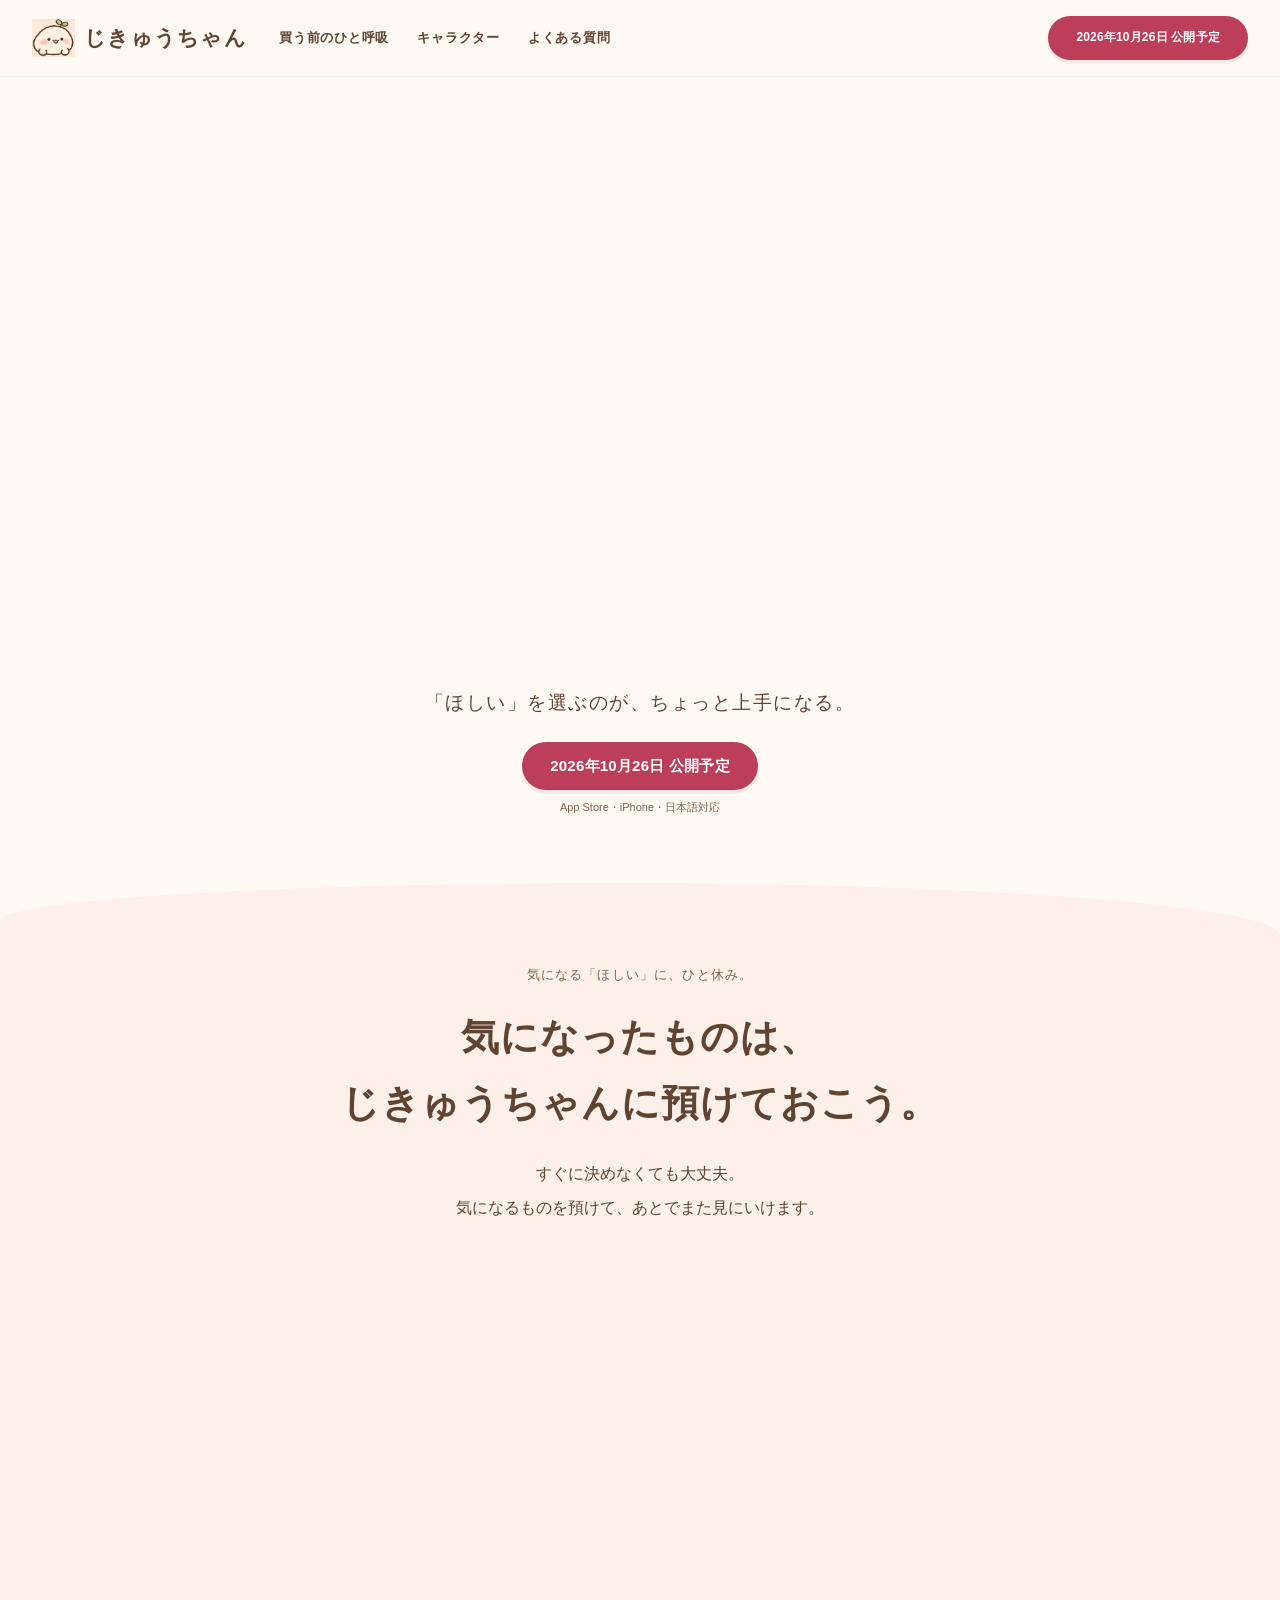
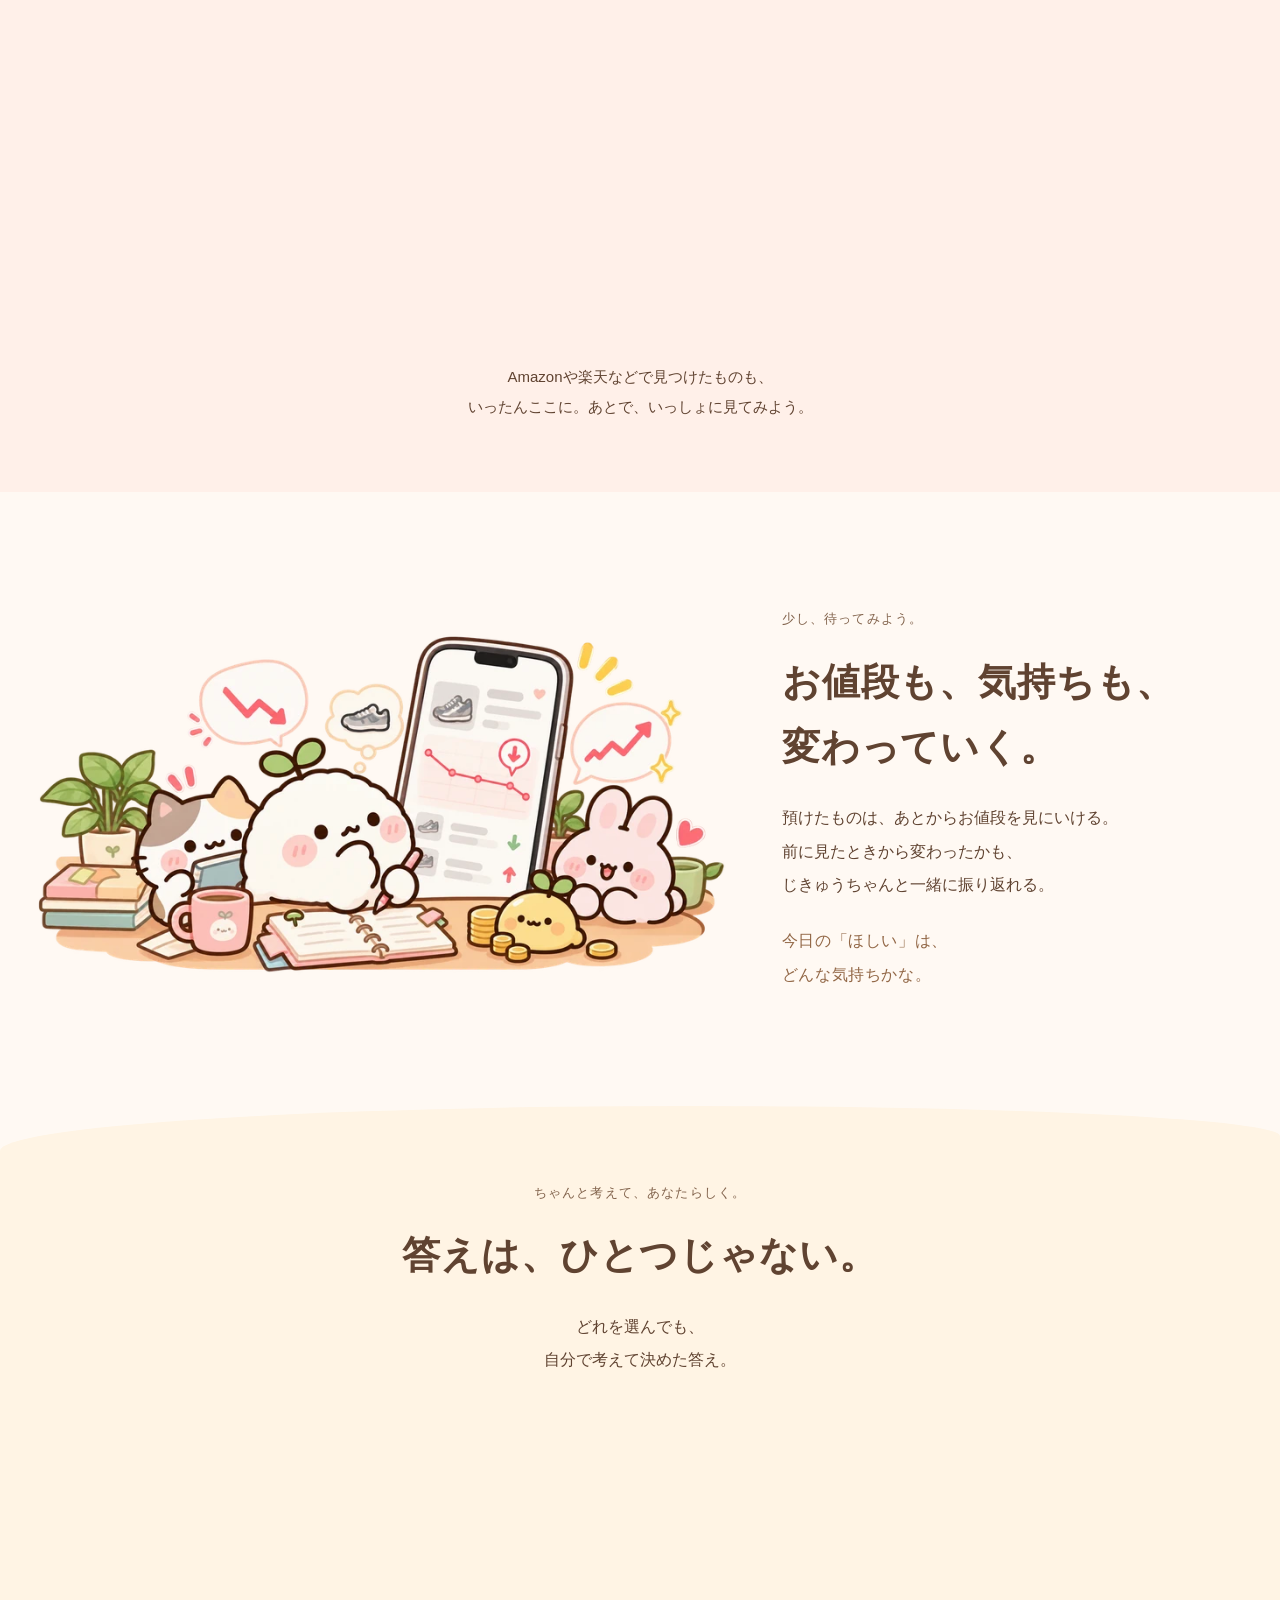
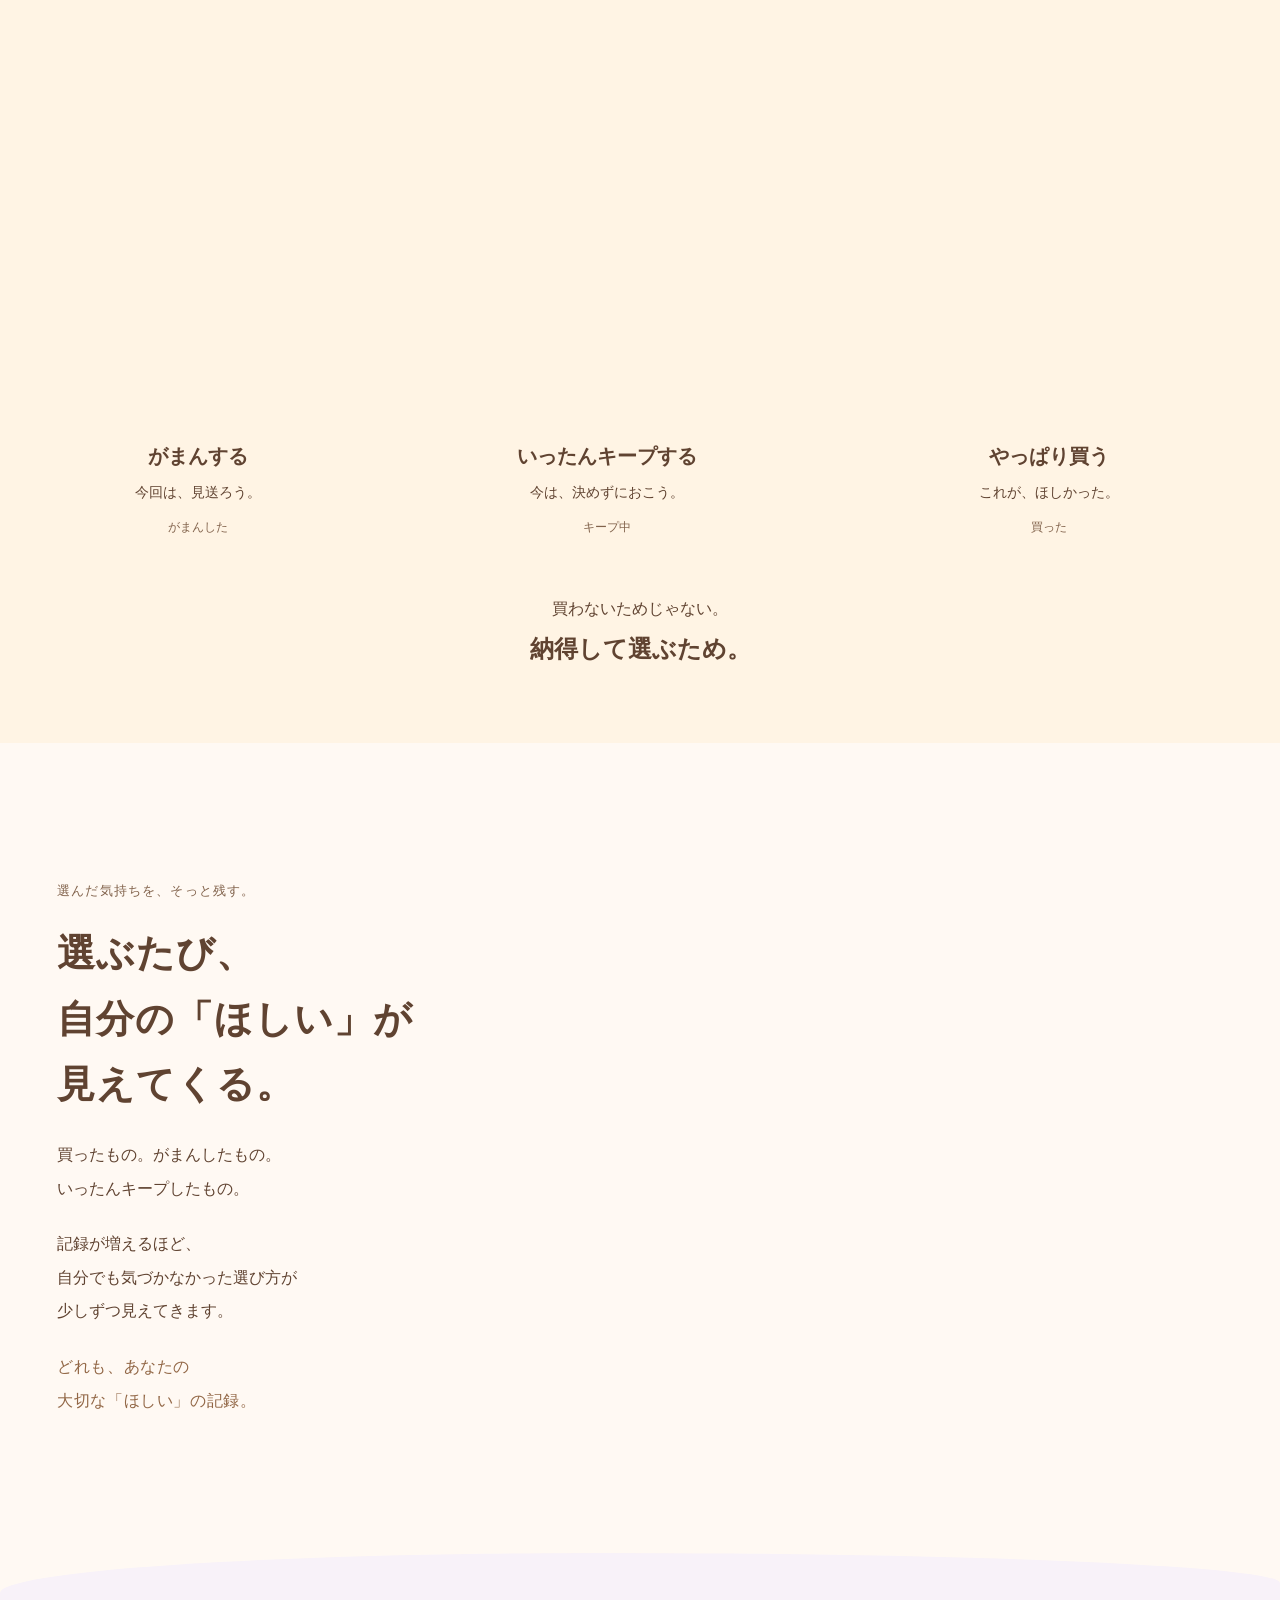
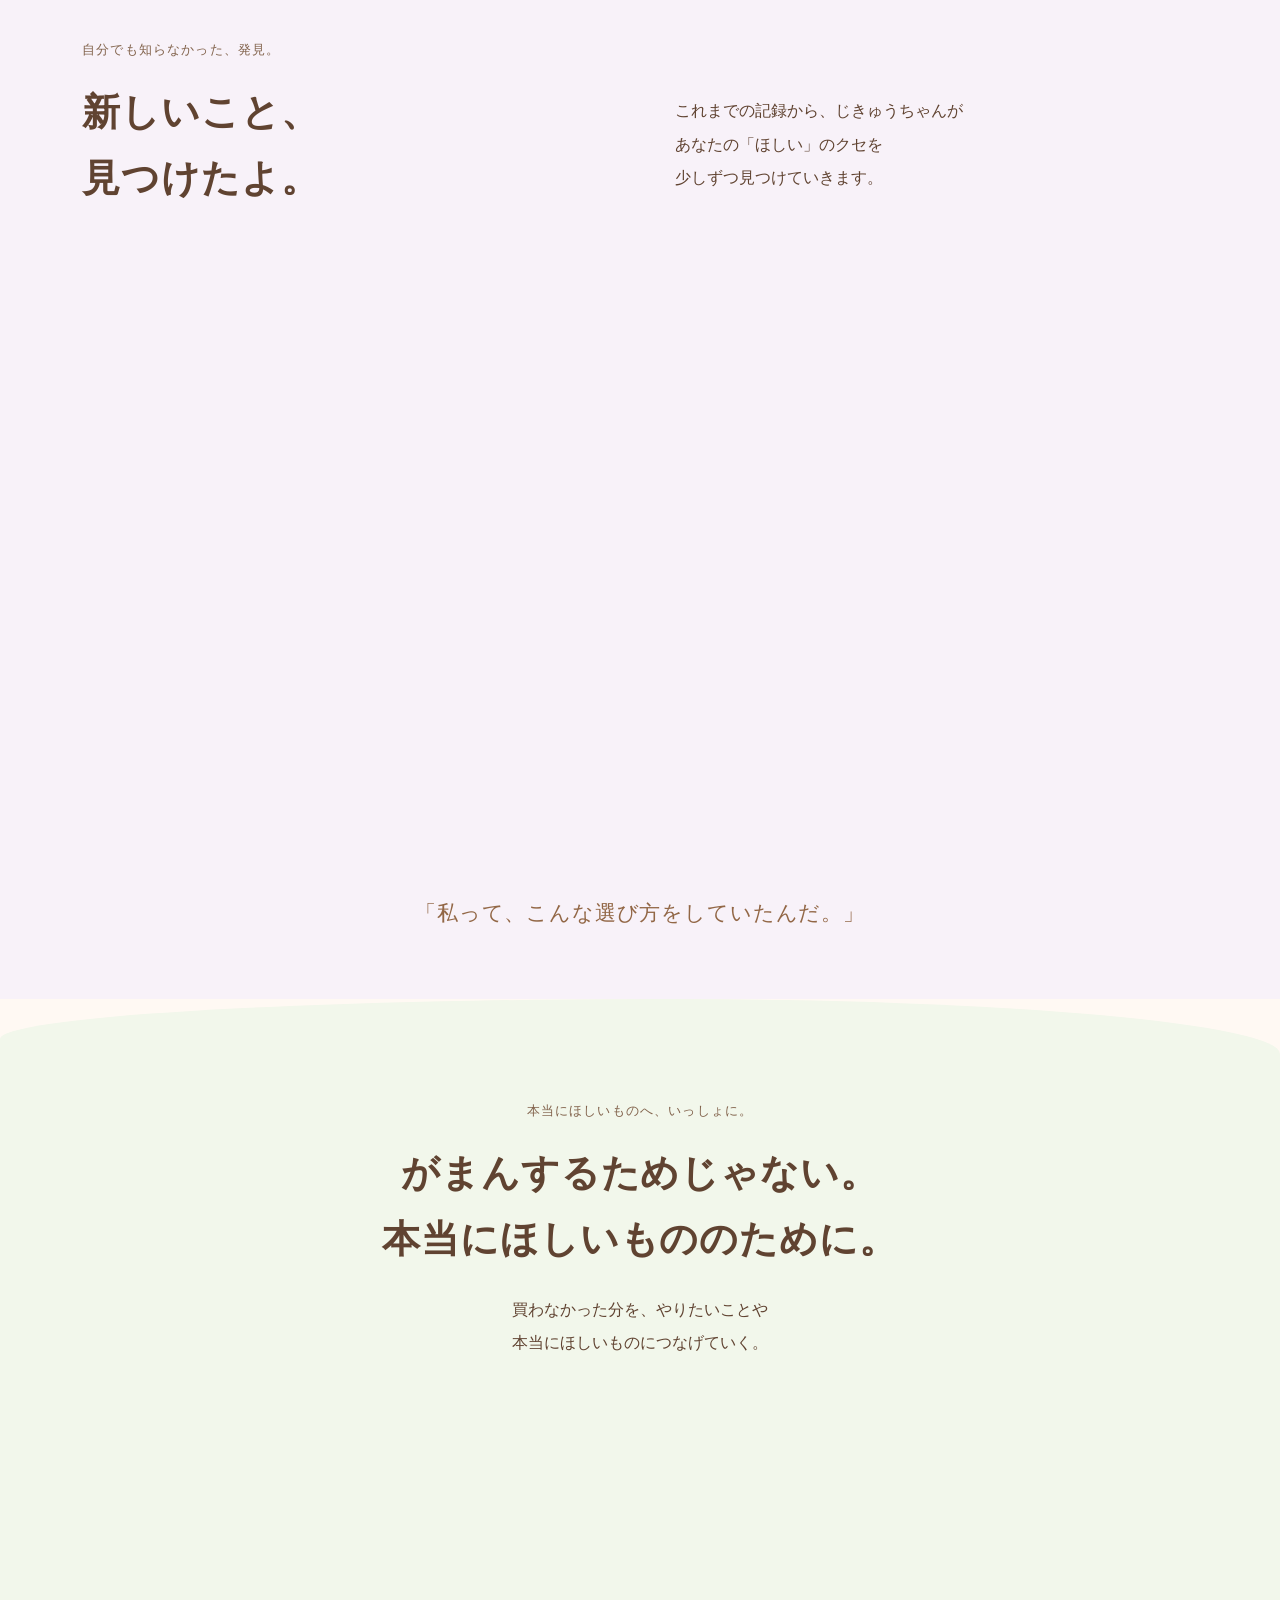
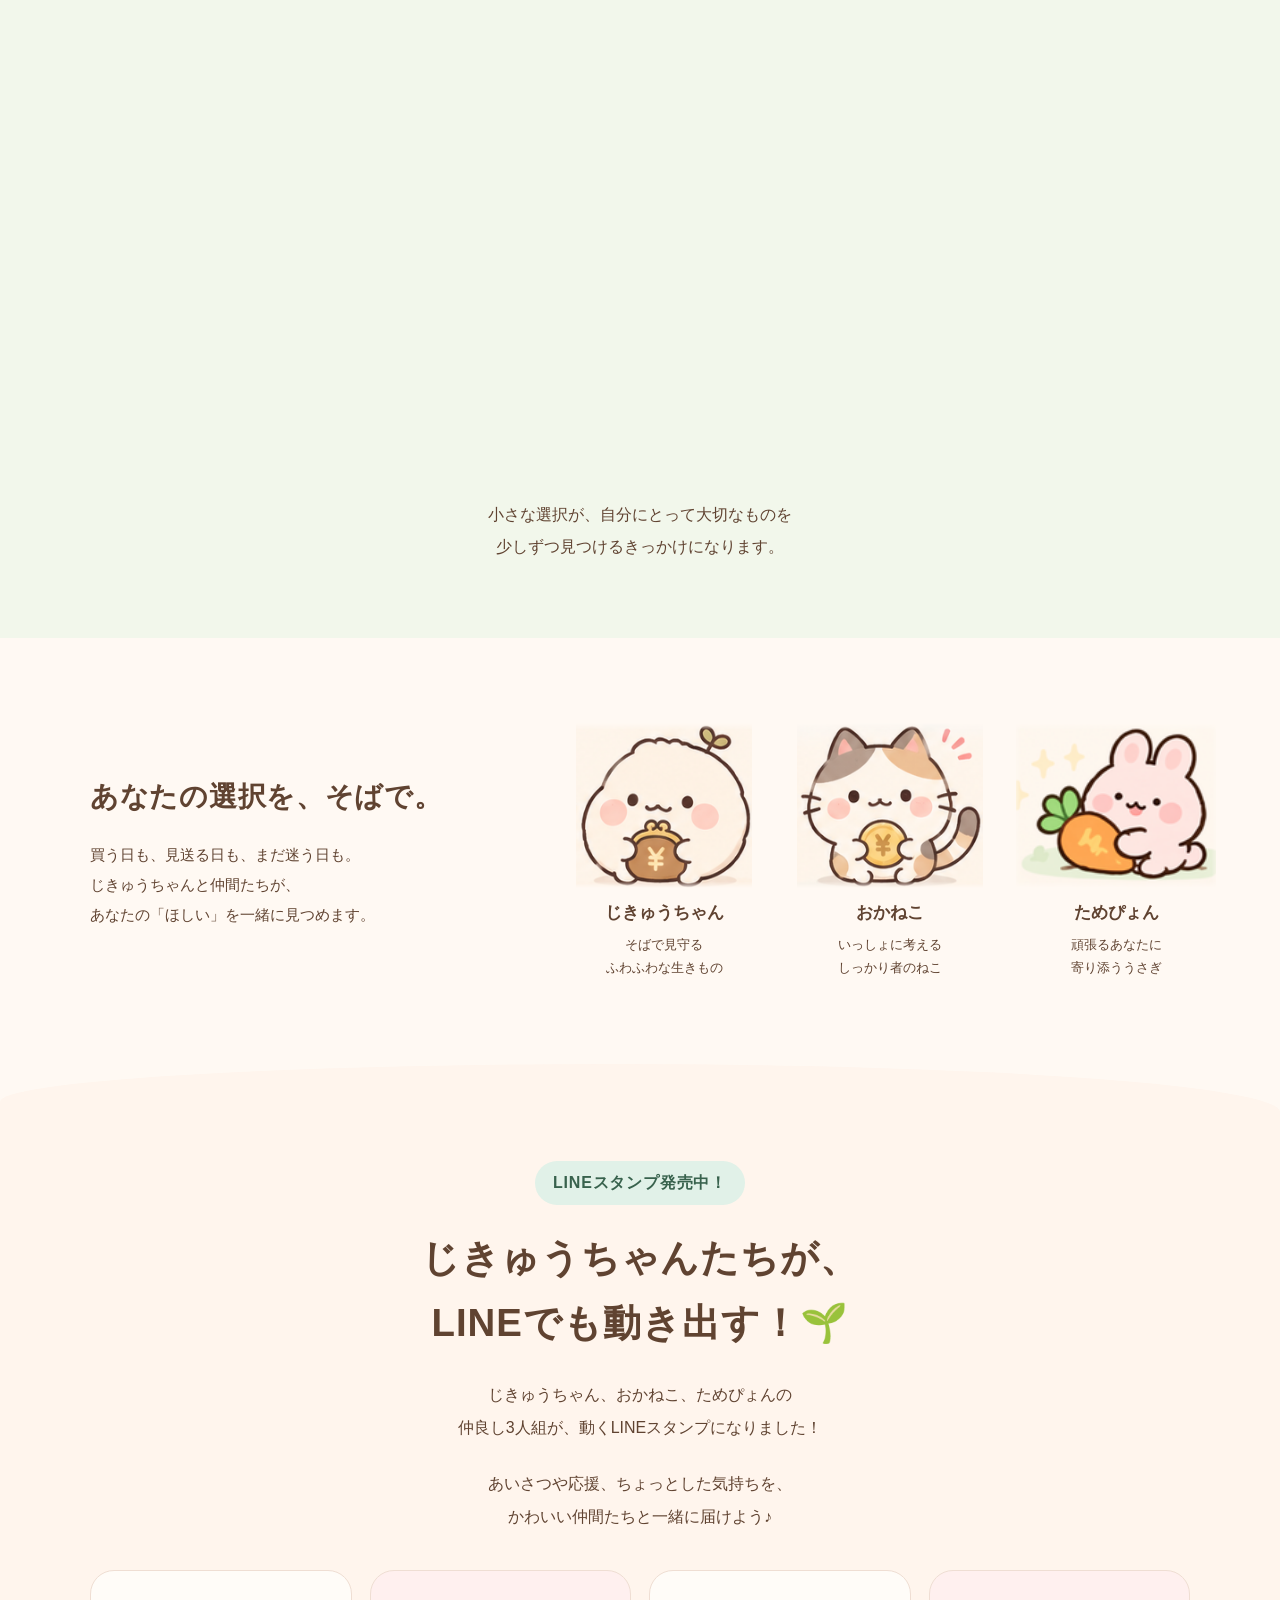
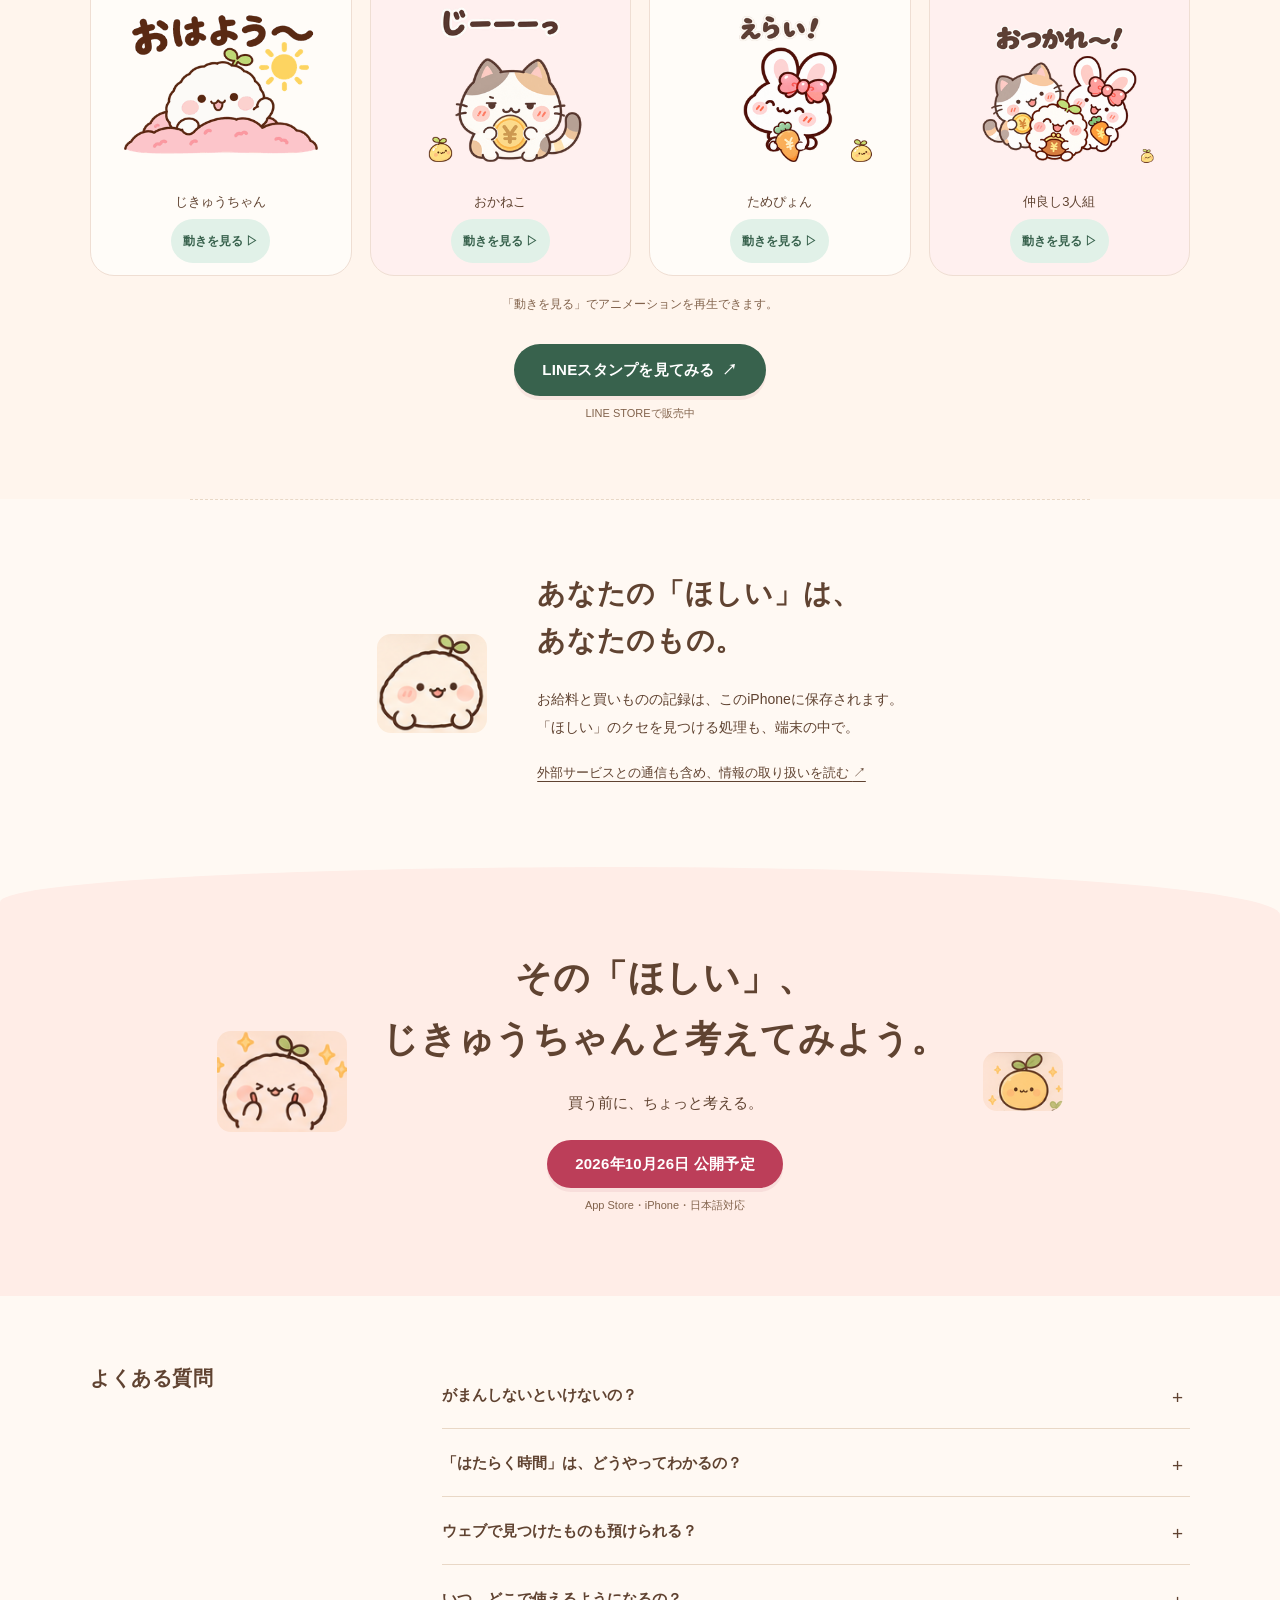
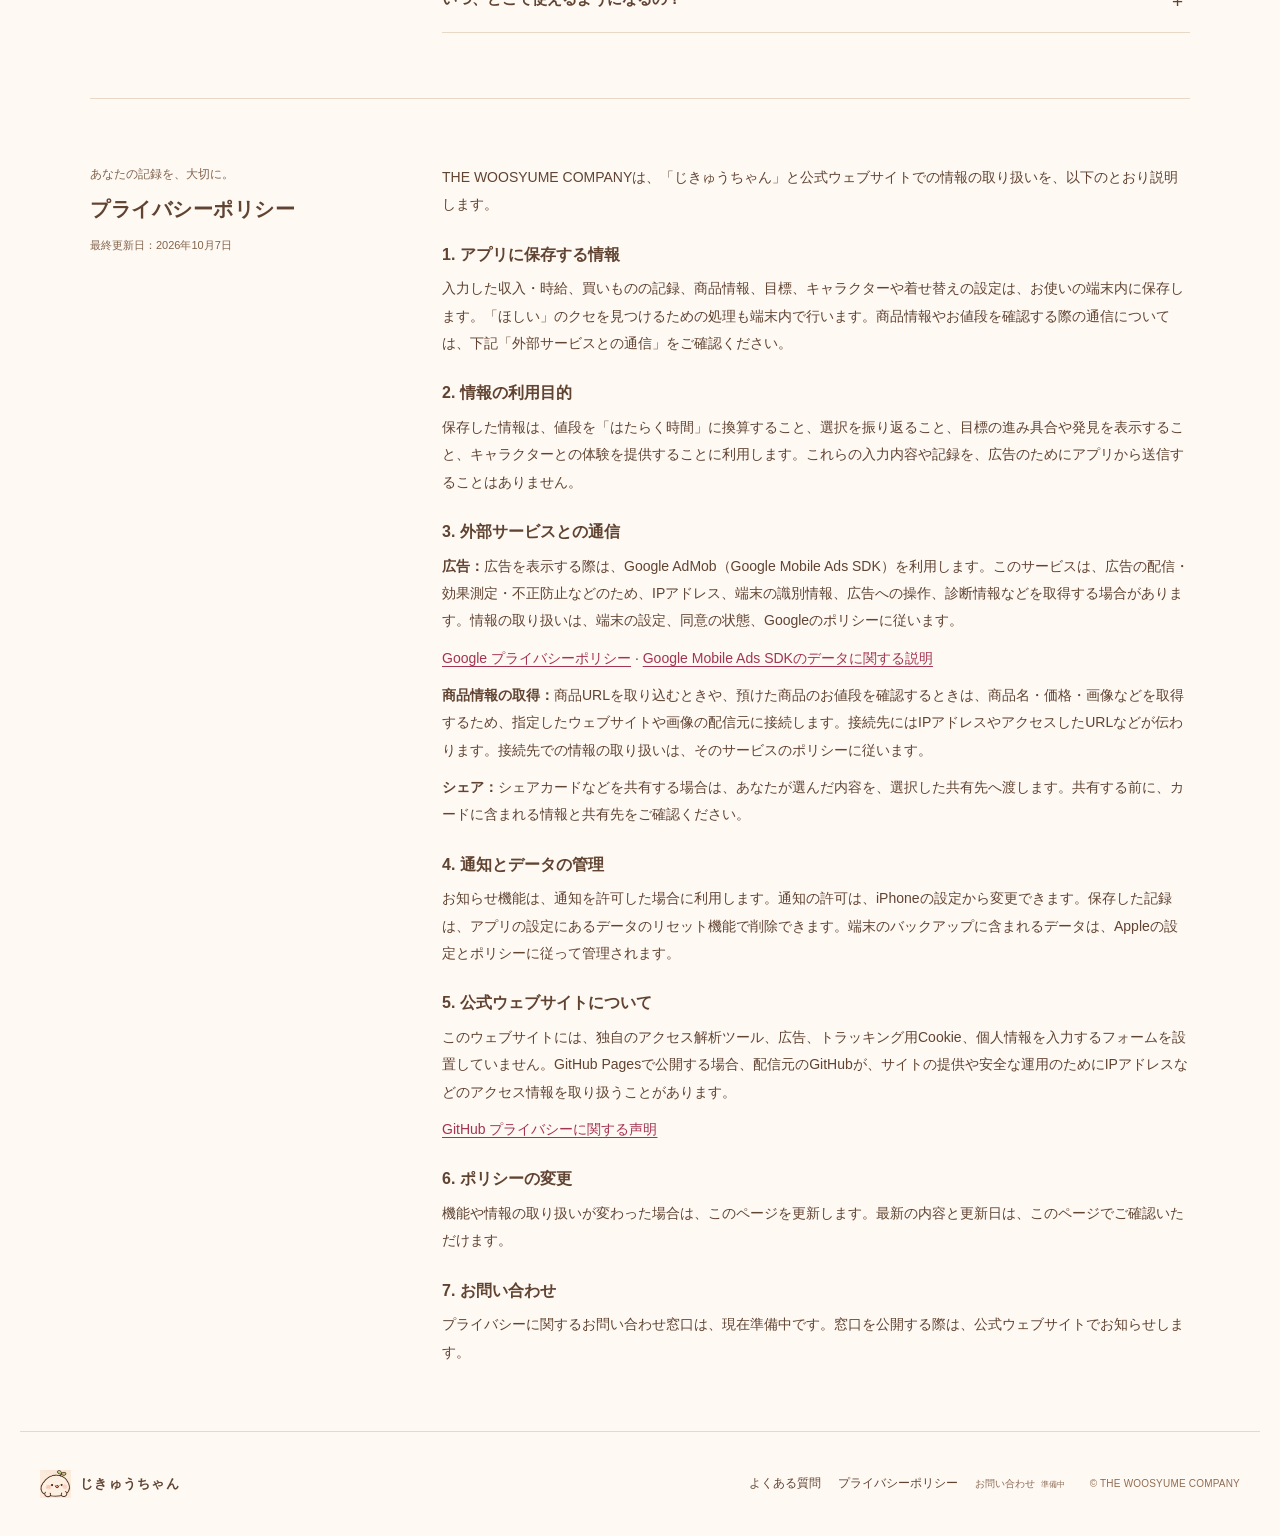
==== commit 951367f0: "Added Line stamp link" ====
--- a/index.html
+++ b/index.html
@@ -132,6 +132,43 @@
       </div>
     </section>
 
+    <section id="line-stickers" class="sticker-section" aria-labelledby="sticker-title">
+      <div class="wrap">
+        <div class="center-copy">
+          <p class="sticker-label">LINEスタンプ発売中！</p>
+          <h2 id="sticker-title">じきゅうちゃんたちが、<br>LINEでも動き出す！🌱</h2>
+          <p>じきゅうちゃん、おかねこ、ためぴょんの<br class="sticker-wide-break">仲良し3人組が、動くLINEスタンプになりました！</p>
+          <p>あいさつや応援、ちょっとした気持ちを、<br class="sticker-wide-break">かわいい仲間たちと一緒に届けよう♪</p>
+        </div>
+        <div class="sticker-grid">
+          <figure class="sticker-card">
+            <img src="assets/images/line-sticker-morning.webp" width="370" height="300" alt="「おはよう〜」ピンクの雲から顔を出すじきゅうちゃんと太陽のスタンプ" loading="lazy" decoding="async">
+            <figcaption><span>じきゅうちゃん</span><button type="button" class="sticker-play" data-animation="assets/images/line-sticker-morning-animated.webp" data-duration="3000" aria-label="じきゅうちゃんのスタンプの動きを見る" aria-pressed="false" hidden>動きを見る <span aria-hidden="true">▷</span></button></figcaption>
+          </figure>
+          <figure class="sticker-card">
+            <img src="assets/images/line-sticker-okaneko.webp" width="370" height="300" alt="「じーーーっ」円マークのコインを抱えて見つめるおかねこのスタンプ" loading="lazy" decoding="async">
+            <figcaption><span>おかねこ</span><button type="button" class="sticker-play" data-animation="assets/images/line-sticker-okaneko-animated.webp" data-duration="3000" aria-label="おかねこのスタンプの動きを見る" aria-pressed="false" hidden>動きを見る <span aria-hidden="true">▷</span></button></figcaption>
+          </figure>
+          <figure class="sticker-card">
+            <img src="assets/images/line-sticker-tamepyon.webp" width="370" height="300" alt="「えらい！」リボンとにんじんを身につけたためぴょんのスタンプ" loading="lazy" decoding="async">
+            <figcaption><span>ためぴょん</span><button type="button" class="sticker-play" data-animation="assets/images/line-sticker-tamepyon-animated.webp" data-duration="3000" aria-label="ためぴょんのスタンプの動きを見る" aria-pressed="false" hidden>動きを見る <span aria-hidden="true">▷</span></button></figcaption>
+          </figure>
+          <figure class="sticker-card">
+            <img src="assets/images/line-sticker-friends.webp" width="370" height="300" alt="「おつかれ〜！」じきゅうちゃん、おかねこ、ためぴょんが寄り添うスタンプ" loading="lazy" decoding="async">
+            <figcaption><span>仲良し3人組</span><button type="button" class="sticker-play" data-animation="assets/images/line-sticker-friends-animated.webp" data-duration="3000" aria-label="仲良し3人組のスタンプの動きを見る" aria-pressed="false" hidden>動きを見る <span aria-hidden="true">▷</span></button></figcaption>
+          </figure>
+        </div>
+        <p class="sticker-note" id="sticker-preview-note" role="status">スタンプの静止画プレビューです。</p>
+        <div class="sticker-cta">
+          <div class="cta-group">
+            <a class="store-button sticker-store" href="https://line.me/S/sticker/37139155" target="_blank" rel="noopener noreferrer" aria-describedby="sticker-new-tab">LINEスタンプを見てみる <span aria-hidden="true">↗</span></a>
+            <span class="platform-note">LINE STOREで販売中</span>
+          </div>
+          <span class="sr-only" id="sticker-new-tab">新しいタブでLINE STOREを開きます。</span>
+        </div>
+      </div>
+    </section>
+
     <section class="privacy-story" aria-labelledby="privacy-story-title"><img class="artwork" src="assets/images/jikyuchan-normal.webp" width="123" height="110" alt="" loading="lazy" decoding="async"><div><h2 id="privacy-story-title">あなたの「ほしい」は、<br>あなたのもの。</h2><p>お給料と買いものの記録は、このiPhoneに保存されます。<br>「ほしい」のクセを見つける処理も、端末の中で。</p><a href="#privacy">外部サービスとの通信も含め、情報の取り扱いを読む <span aria-hidden="true">↗</span></a></div></section>
 
     <section class="final-cta" aria-labelledby="final-title">
--- a/styles.css
+++ b/styles.css
@@ -163,6 +163,31 @@
 .faq-list details p { font-size: 14px; }
 .site-footer { max-width: 1240px; padding-block: 30px; }
 .site-footer nav a { display: inline-flex; align-items: center; min-height: 44px; font-size: 12px; }
+/* Official LINE artwork keeps its own colors, transparency, and proportions. */
+.sticker-section { background: #fff5ed; padding-block: 75px; border-radius: 48% 52% 0 0 / 38px 48px 0 0; }
+.sticker-section > .wrap { max-width: 1100px; }
+.sticker-label { display: inline-block; border-radius: 999px; padding: 5px 18px; background: #e1f1e8; color: #38624d; font-size: 13px; font-weight: 700; letter-spacing: .05em; margin-bottom: 20px; }
+.sticker-grid { display: grid; grid-template-columns: repeat(4, minmax(0, 1fr)); gap: 18px; margin-top: 36px; }
+.sticker-card { min-width: 0; padding: 18px 12px 12px; border: 1px solid #efded3; border-radius: 24px; background: #fffcf8; }
+.sticker-card:nth-child(even) { background: #fff0ef; }
+.sticker-card img { width: 100%; aspect-ratio: 37 / 30; object-fit: contain; }
+.sticker-card figcaption { display: flex; flex-direction: column; align-items: center; gap: 6px; text-align: center; margin-top: 10px; font-size: 13px; }
+.sticker-play { border: 0; border-radius: 999px; padding: 8px 12px; min-height: 44px; background: #e1f1e8; color: #38624d; font-size: 12px; font-weight: 700; }
+.sticker-play:hover { background: #cee6d8; }
+.sticker-play[aria-pressed="true"] { background: #f6dce2; color: #80344a; }
+.sticker-note { font-size: 12px; color: var(--muted); text-align: center; margin-top: 18px; }
+.sticker-cta { text-align: center; margin-top: 28px; }
+.sticker-store { background: #38624d; min-height: 52px; }
+.sticker-store:hover { background: #294b39; }
+@media (max-width: 700px) {
+  .sticker-section { padding-block: 60px; }
+  .sticker-section h2 { font-size: clamp(21px, 6.2vw, 30px); }
+  .sticker-wide-break { display: none; }
+  .sticker-grid { grid-template-columns: repeat(2, minmax(0, 1fr)); gap: 12px; margin-top: 28px; }
+  .sticker-card { padding: 12px 8px 10px; border-radius: 20px; }
+  .sticker-card figcaption { font-size: 12px; }
+  .sticker-store { max-width: 100%; padding-inline: 20px; }
+}
 @media (max-width: 1100px) {
   .header-inner { gap: 20px; }
   .header-inner nav { gap: 20px; }
@@ -187,7 +212,9 @@
   .brand img { width: 35px; }
   .brand span { font-size: 18px; }
   .menu-toggle { order: 2; }
-  .header-inner nav { order: 3; flex-basis: 100%; margin: 0; justify-content: space-between; gap: 12px; padding-top: 8px; }
+  .header-inner nav { order: 3; flex-basis: 100%; margin: 0; justify-content: space-between; gap: 12px; padding-top: 8px; max-height: 0; opacity: 0; transform: translateY(-10px); overflow: hidden; transition: max-height 280ms cubic-bezier(.22,.8,.25,1), opacity 220ms ease, transform 280ms cubic-bezier(.22,.8,.25,1); }
+  .header-inner nav.is-open { max-height: 120px; opacity: 1; transform: translateY(0); }
+  .header-inner nav a { min-height: 0; }
   .header-inner nav a { font-size: 11px; padding-block: 12px; }
   h2 { font-size: clamp(24px, 6.7vw, 30px); letter-spacing: 0; }
   .eyebrow { font-size: 12px; letter-spacing: .04em; }
@@ -253,6 +280,10 @@
   dialog { padding: 28px 20px; }
   dialog h2 { font-size: 19px; }
 }
+
+@media (prefers-reduced-motion: reduce) {
+  .header-inner nav { transition-duration: 0.01ms; }
+}
 @media (prefers-reduced-motion: reduce) {
   html { scroll-behavior: auto; }
   *, *::before, *::after { animation: none !important; transition: none !important; }
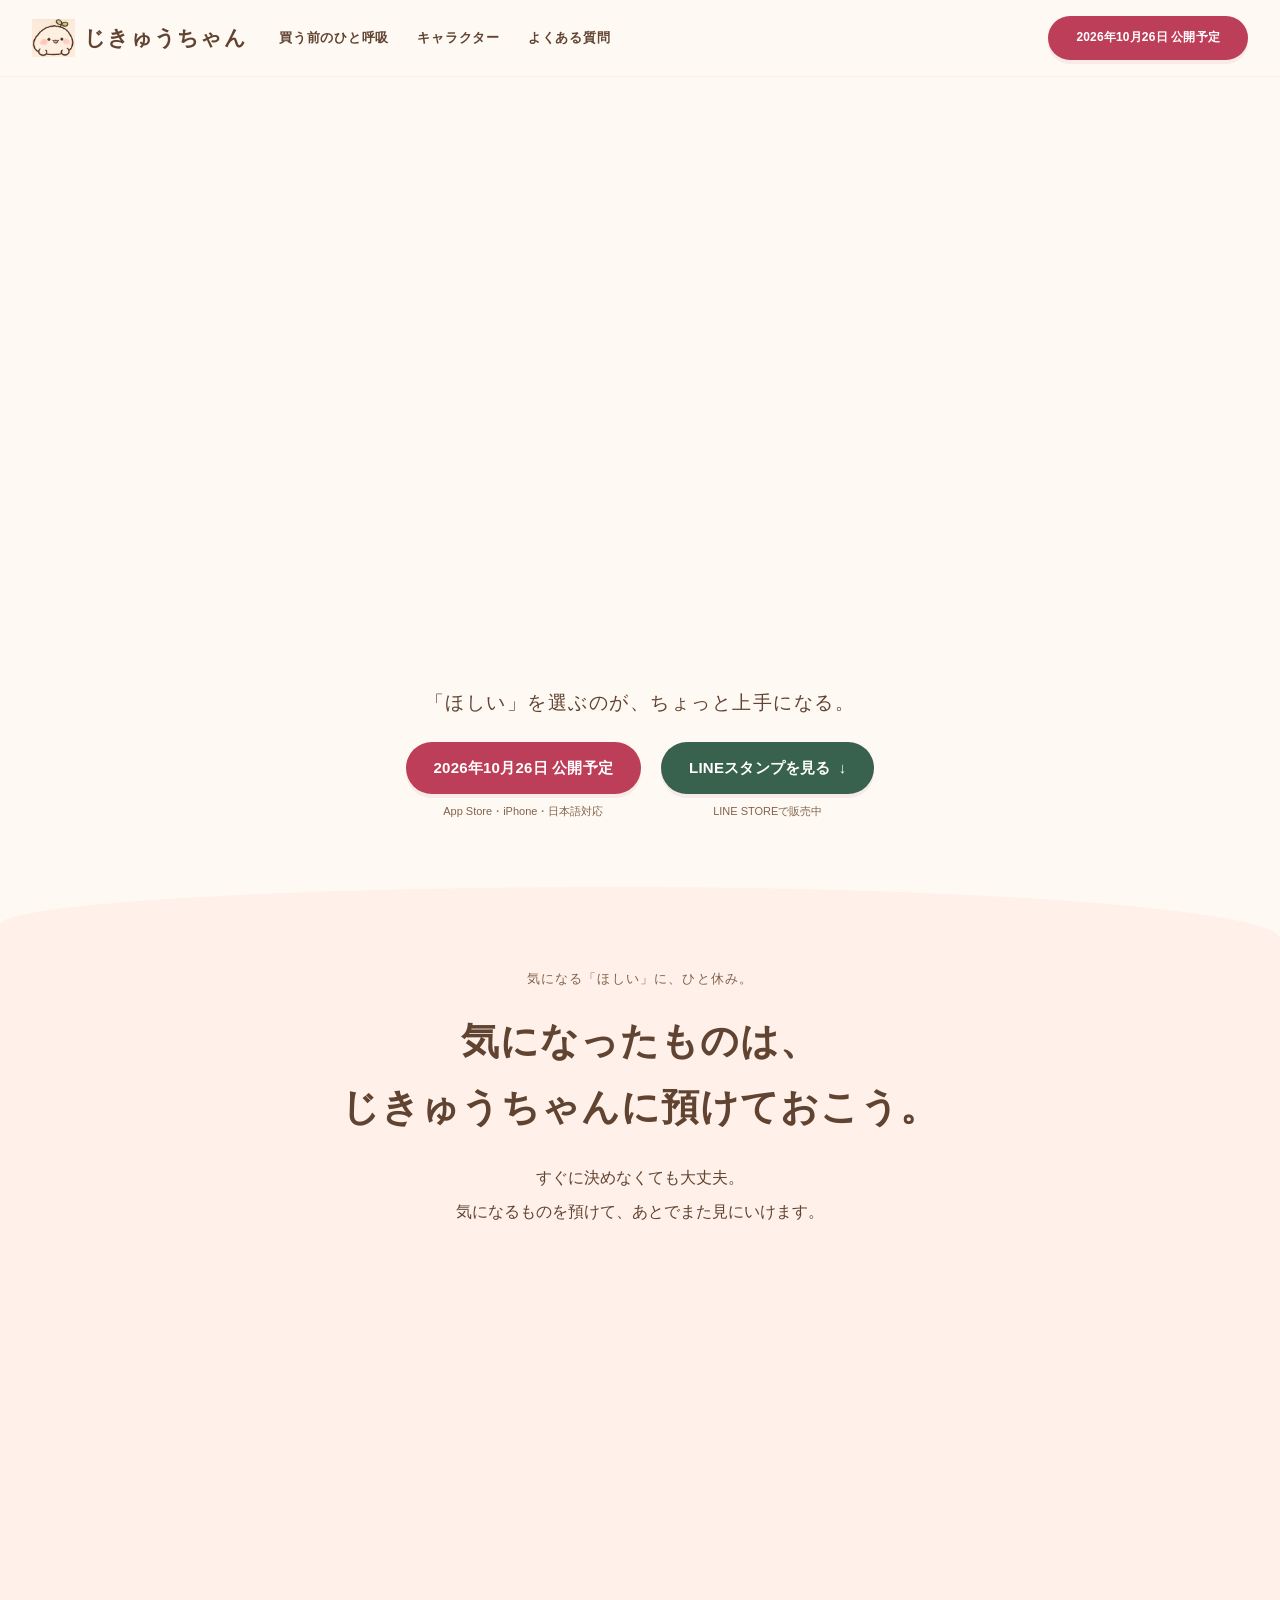
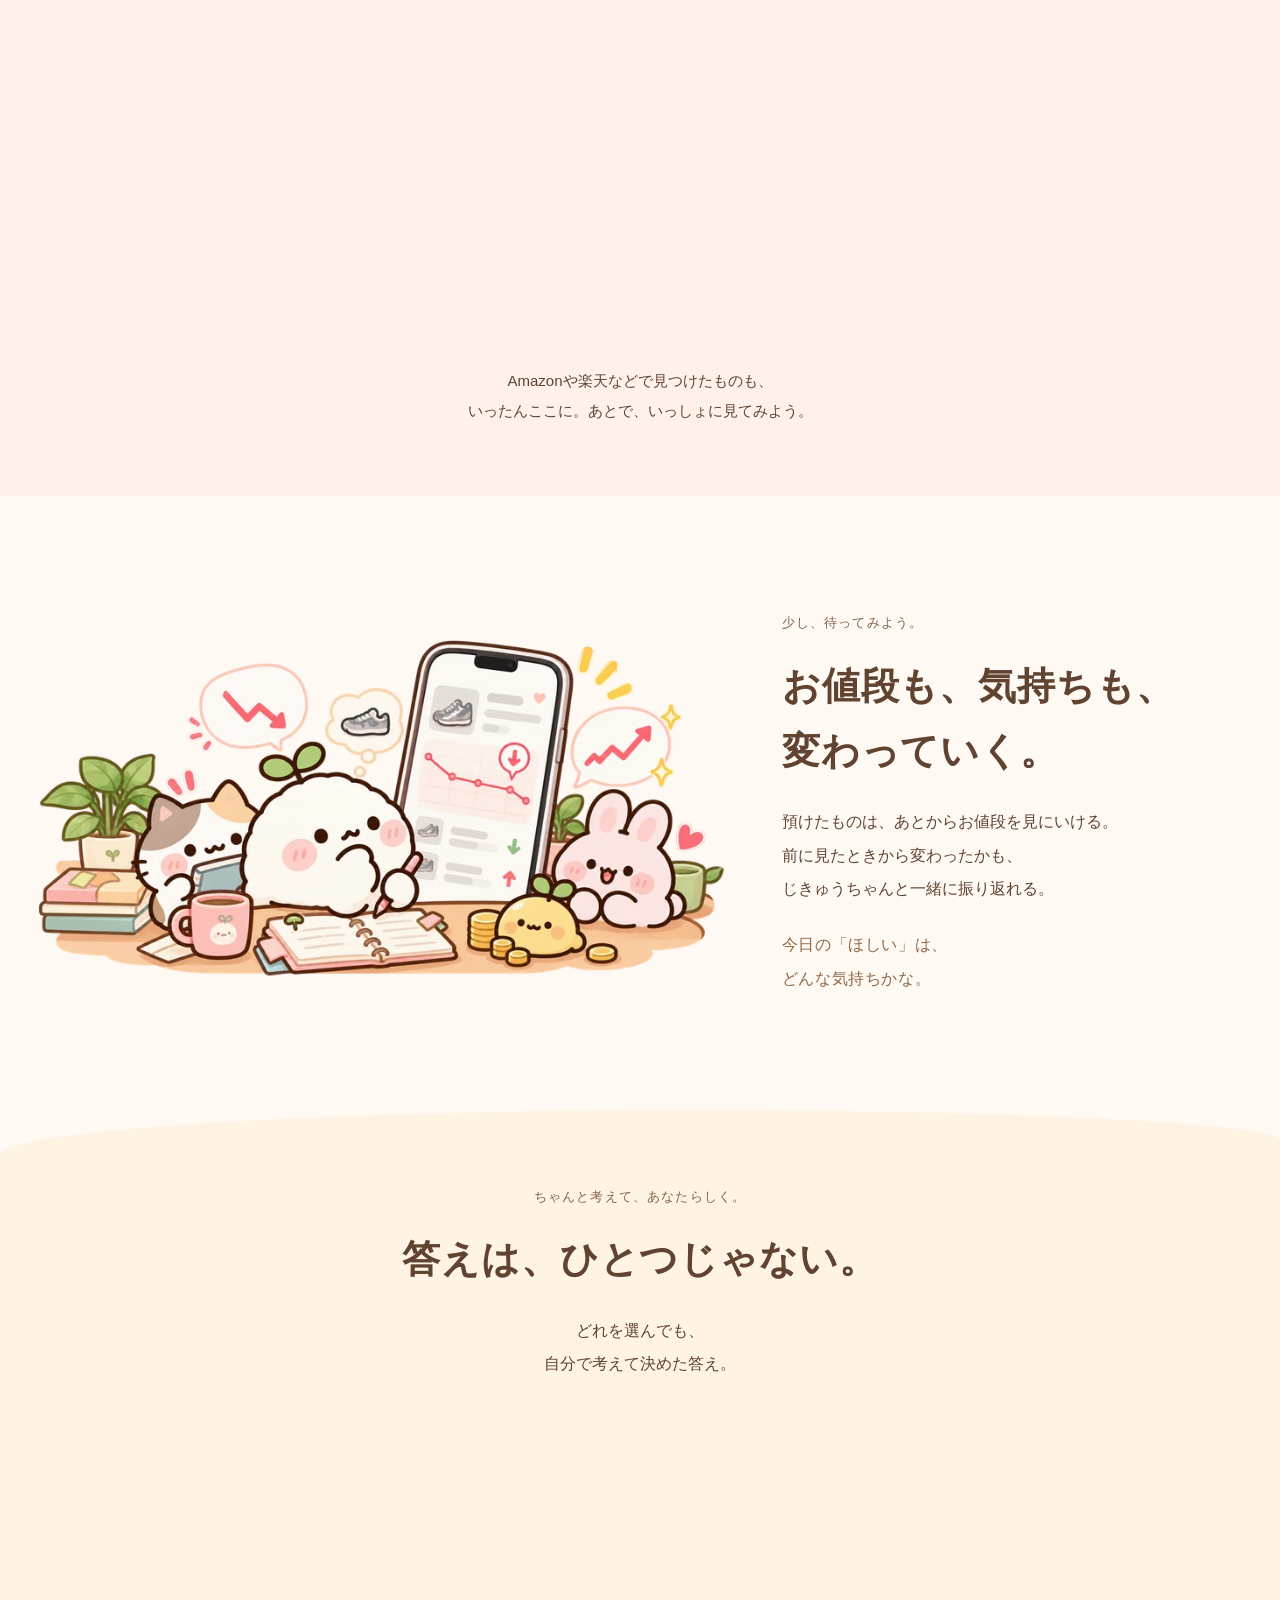
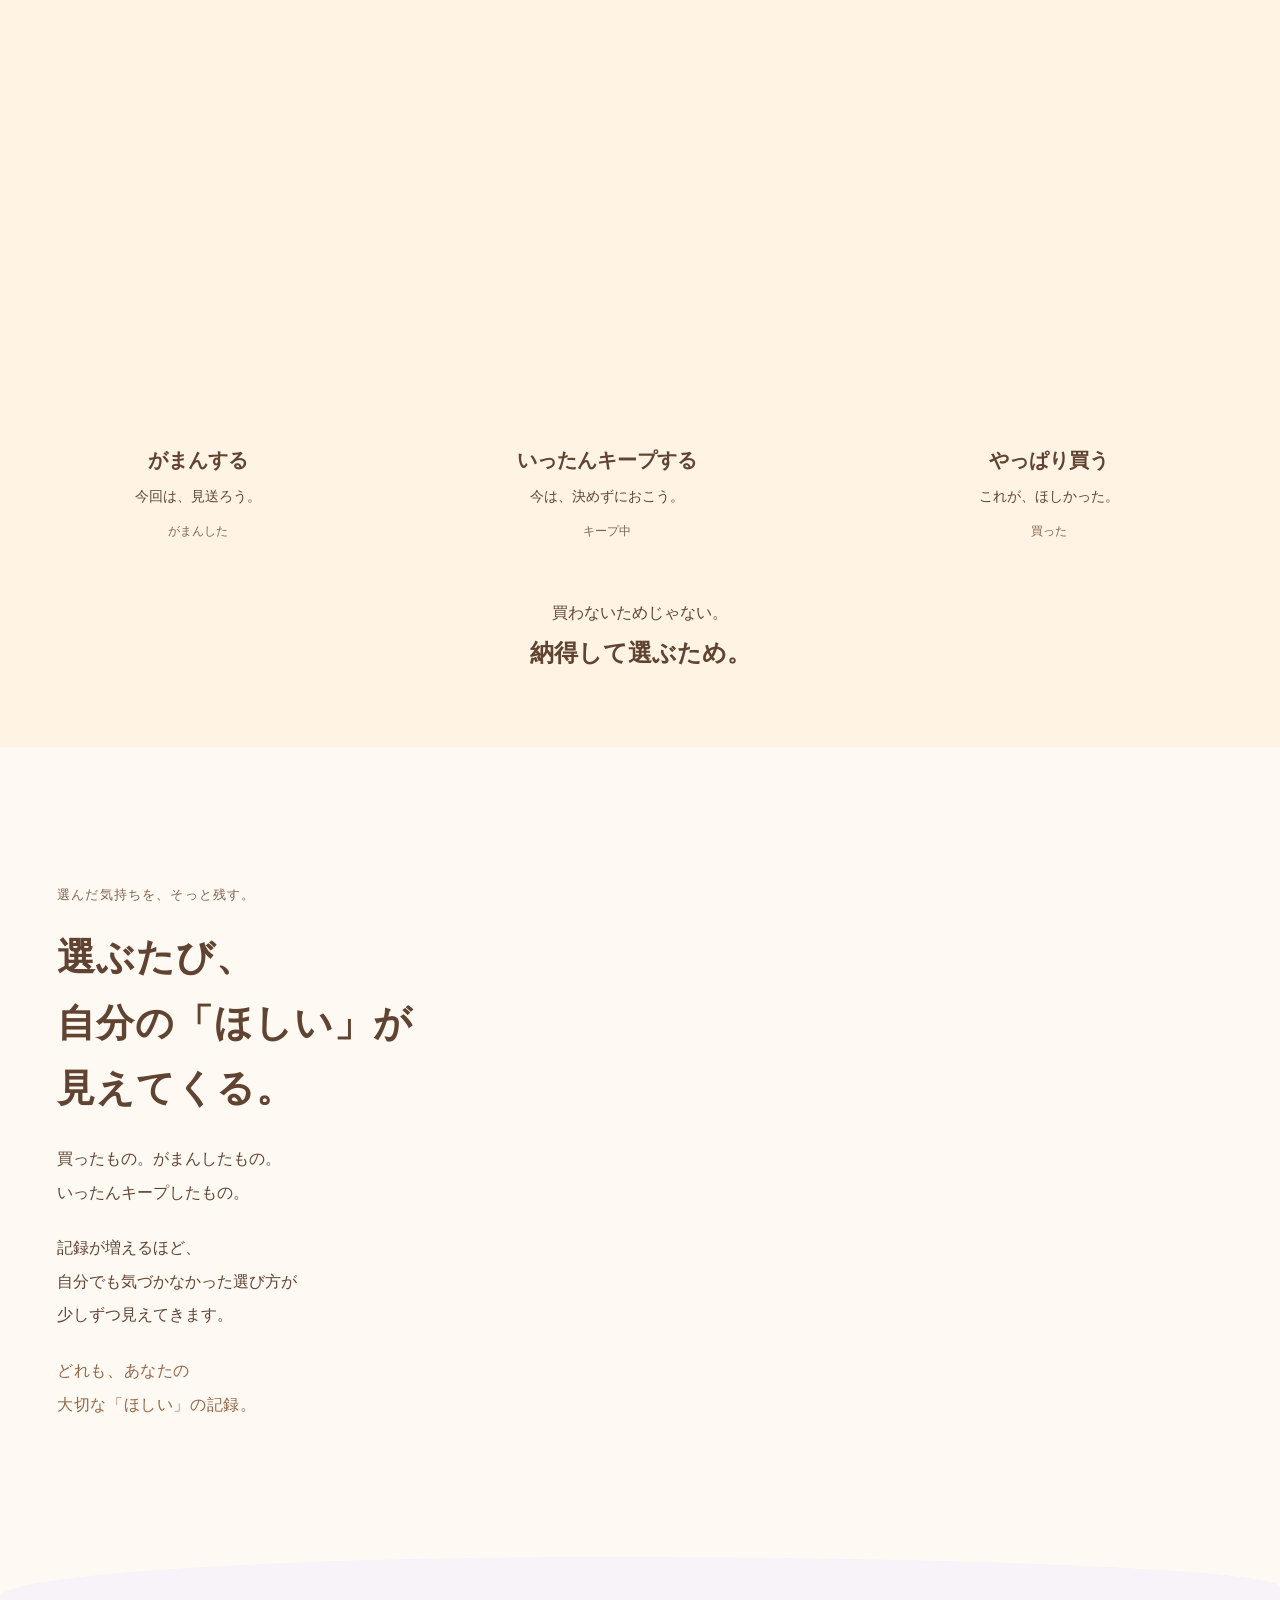
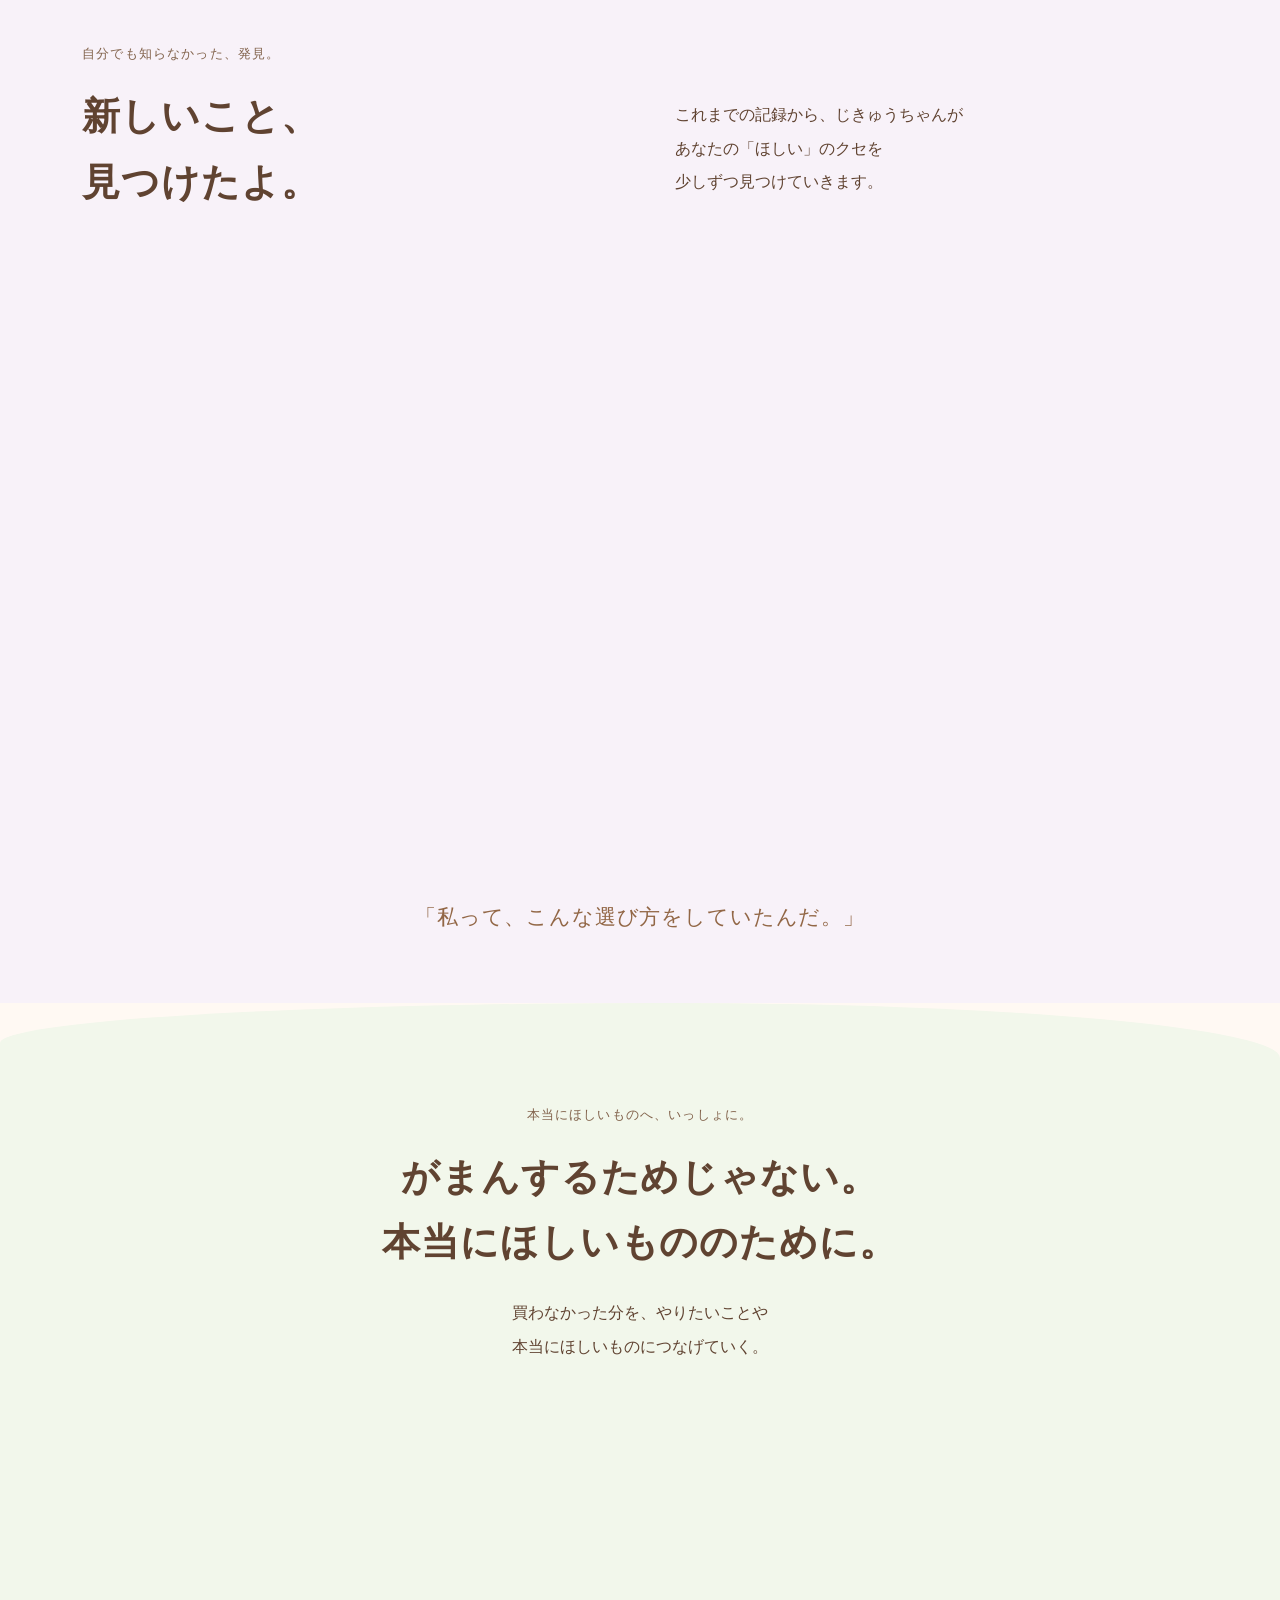
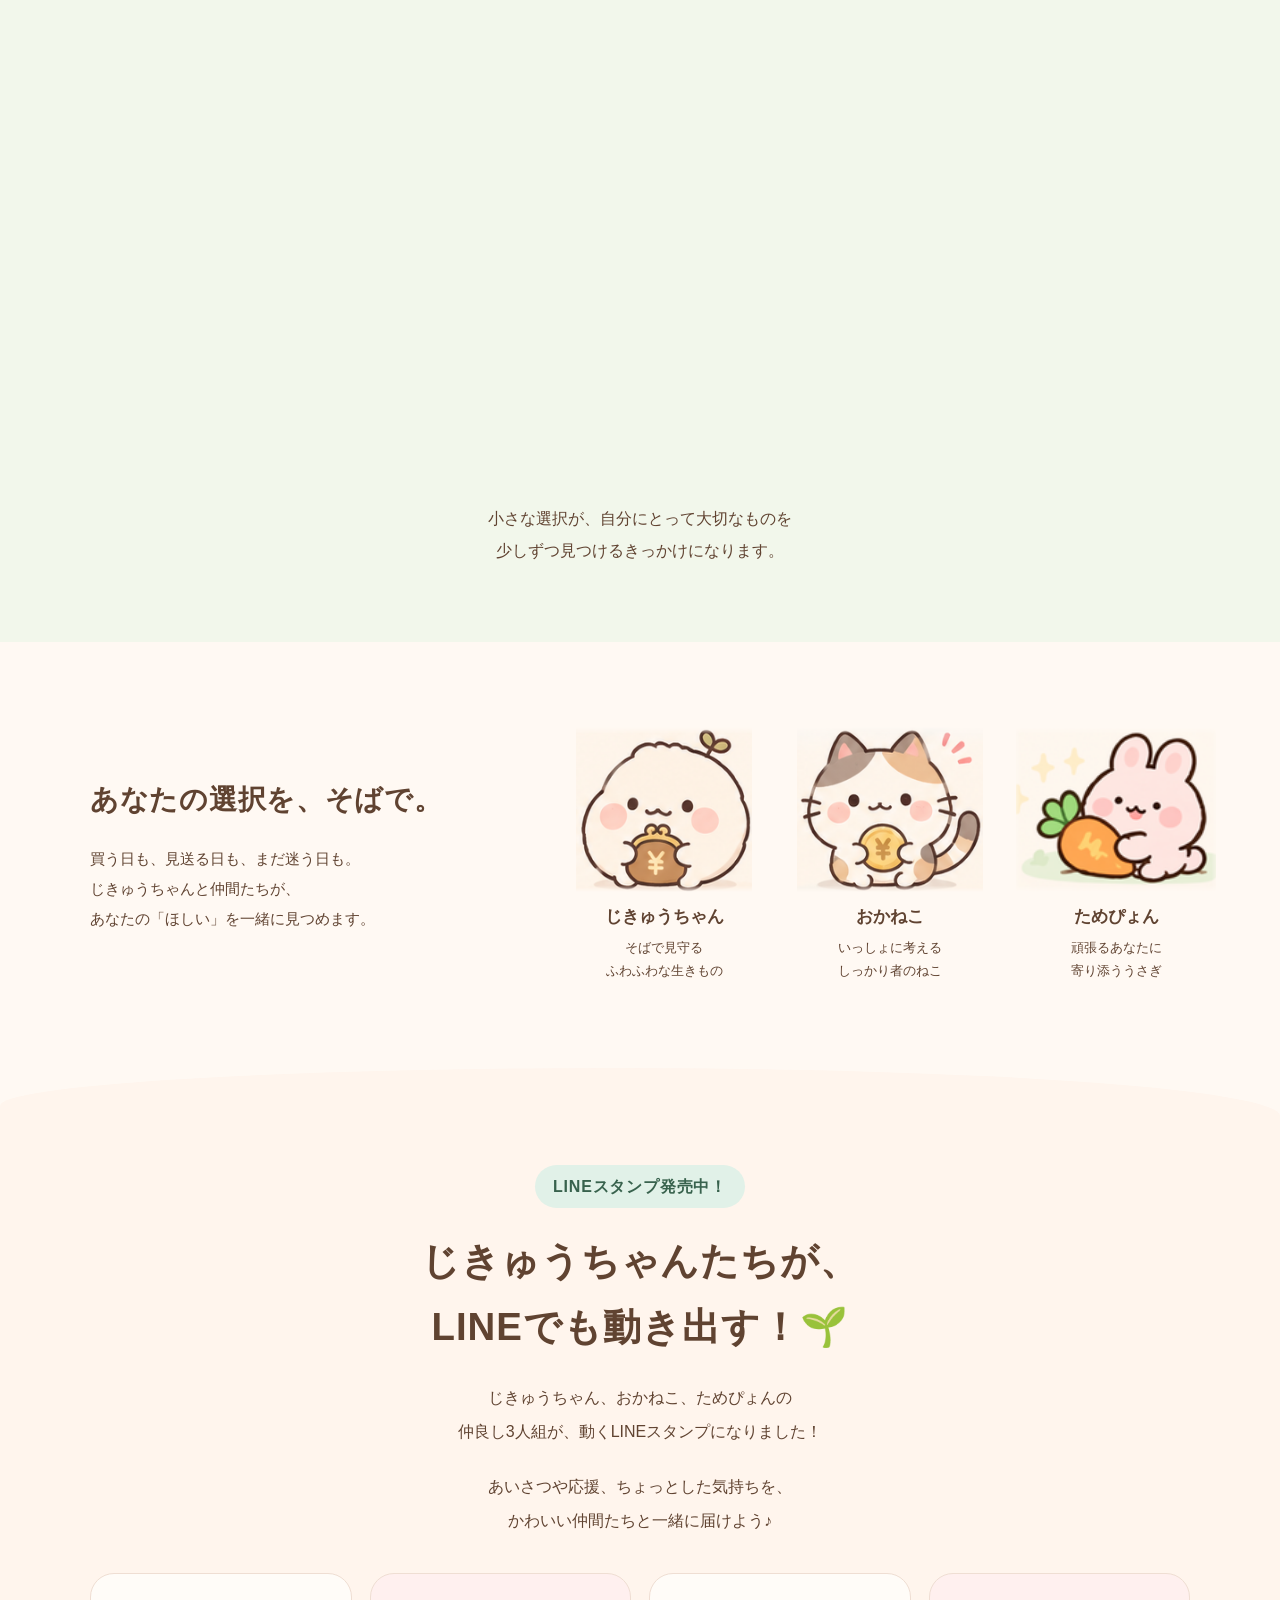
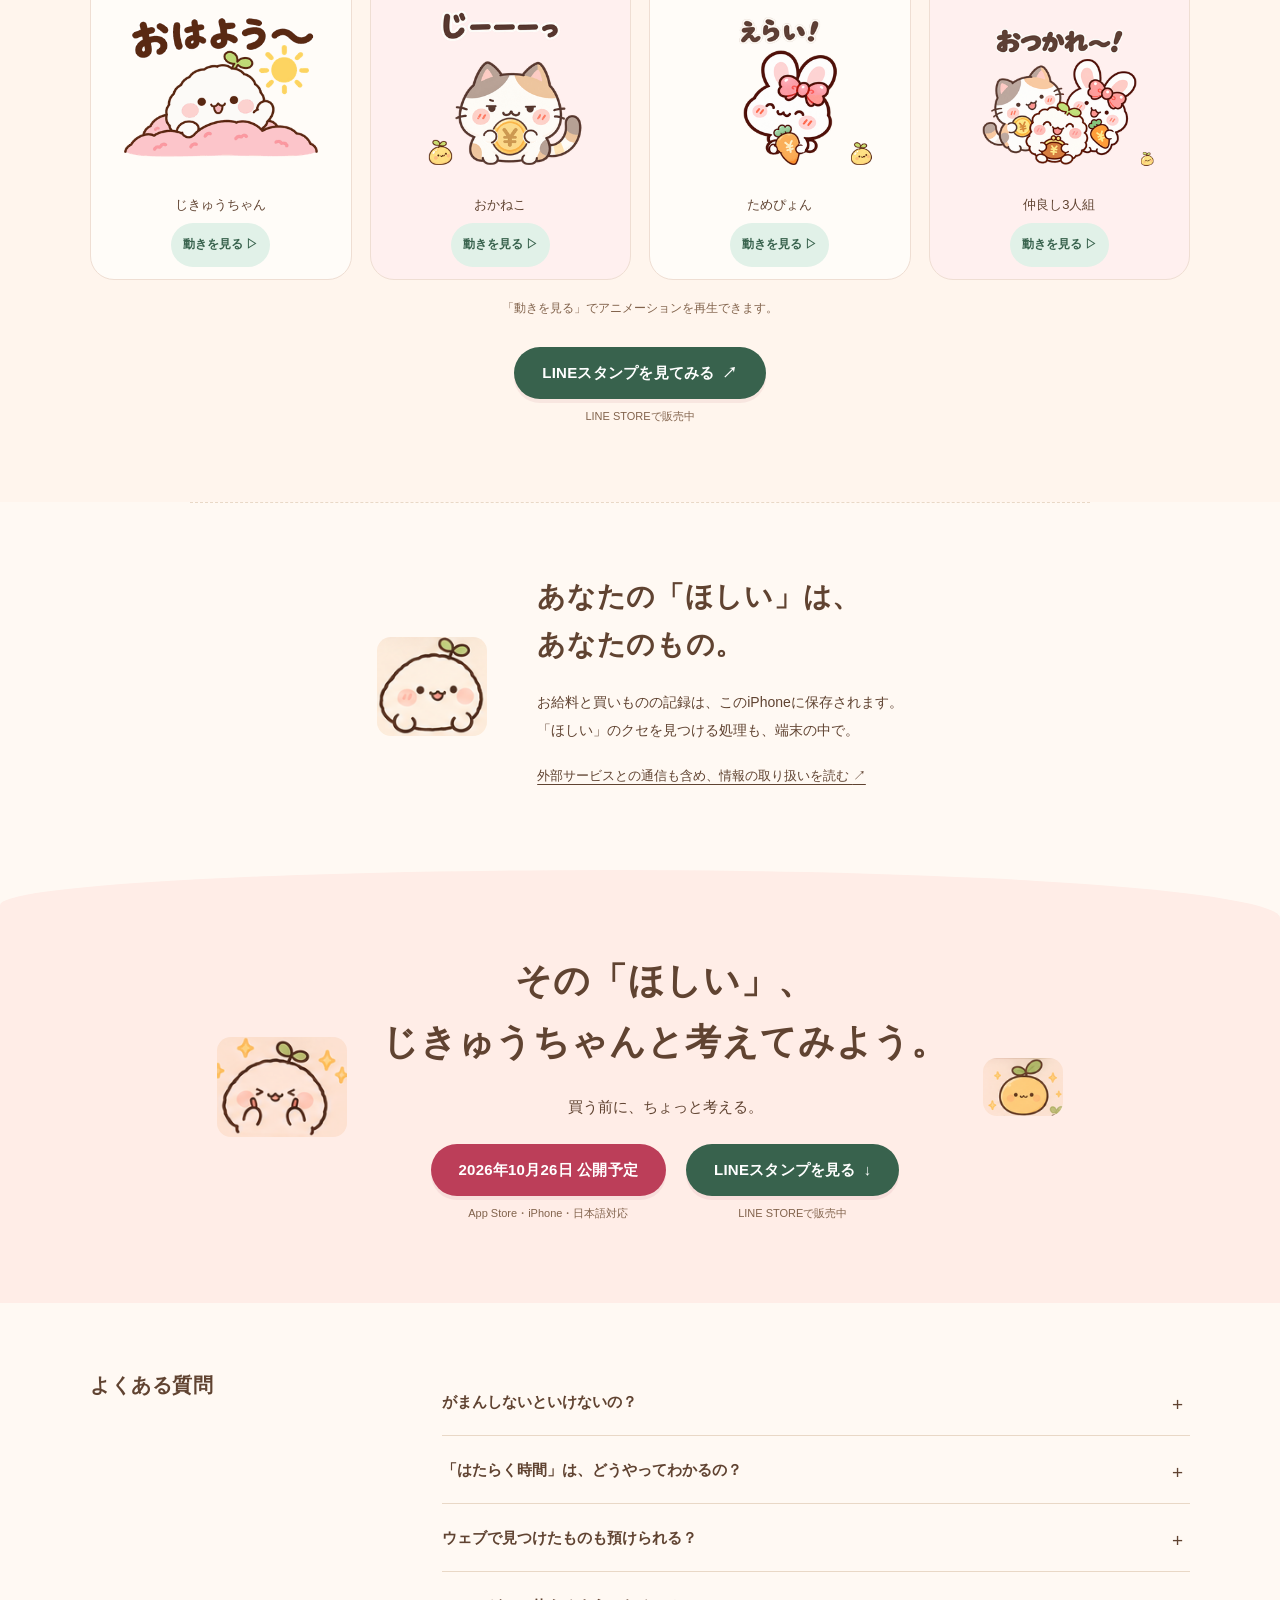
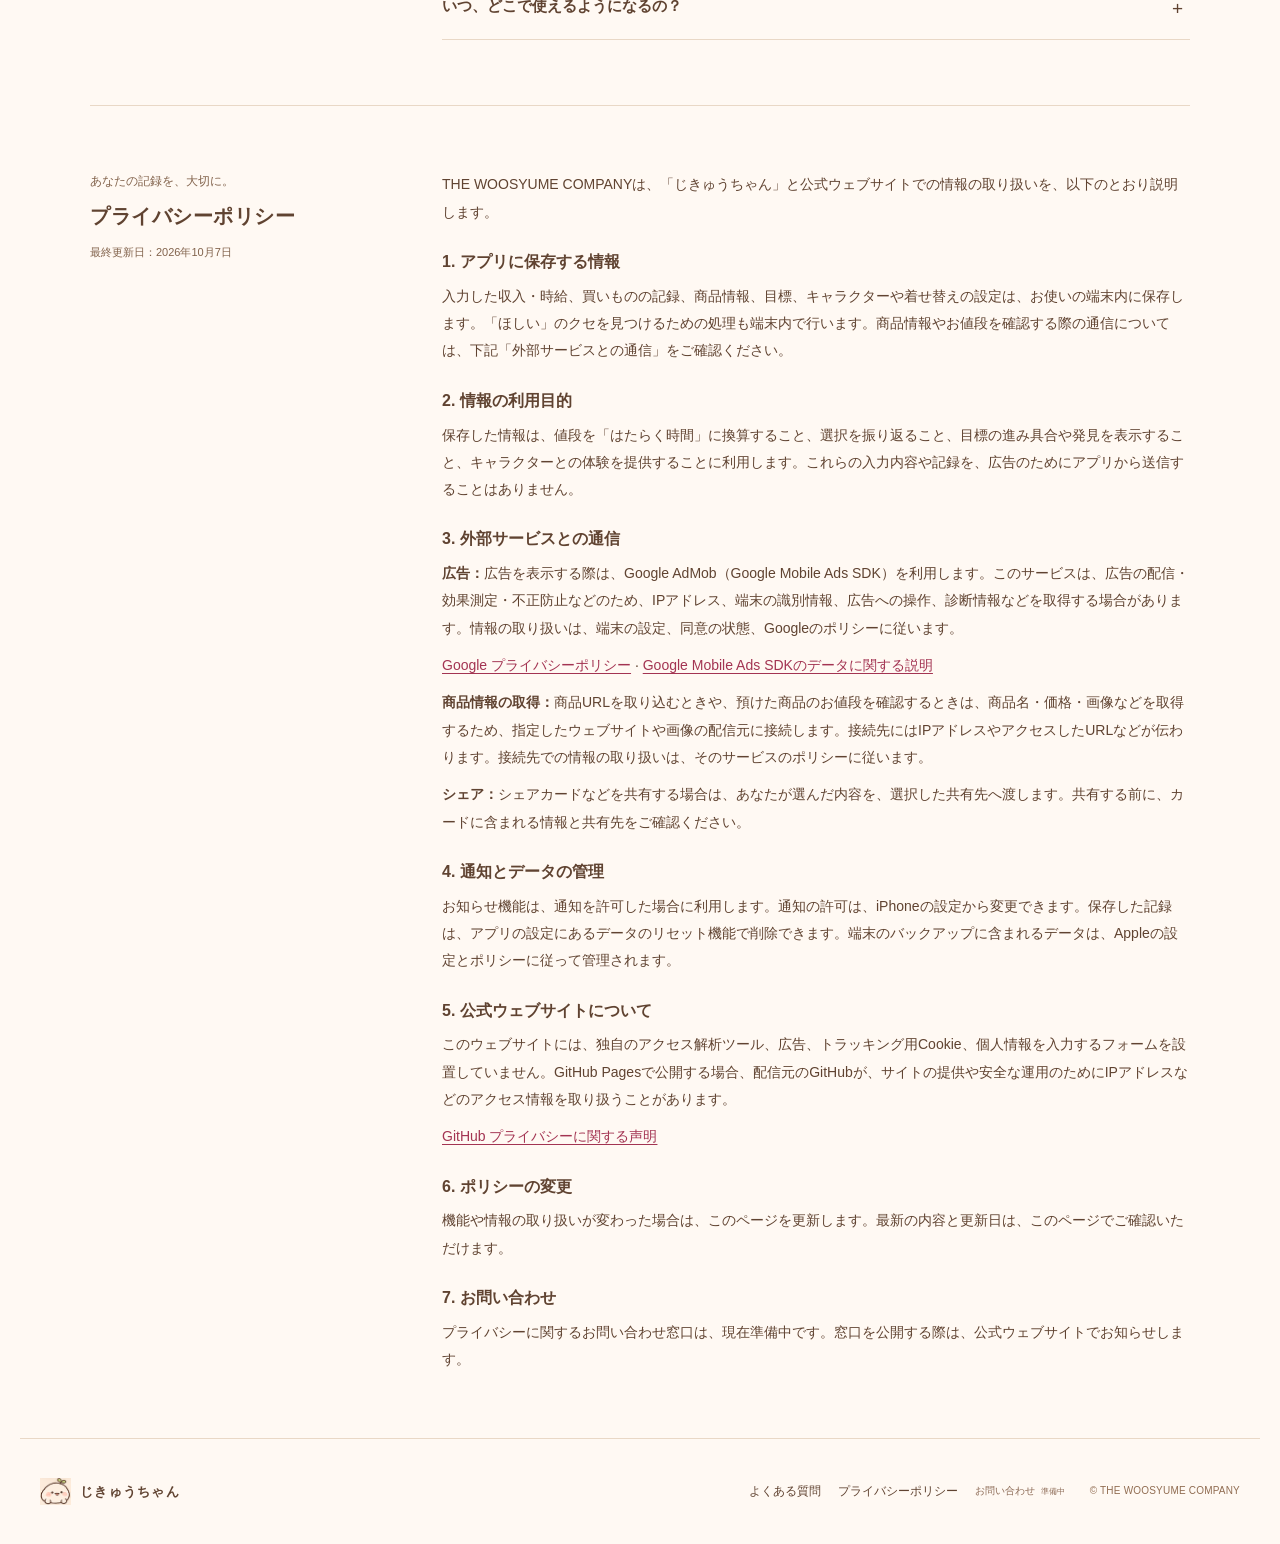
==== commit 4ac04d1a: "Added a button" ====
--- a/index.html
+++ b/index.html
@@ -68,7 +68,10 @@
         <source media="(max-width: 700px)" srcset="assets/images/yuru-hero-mobile-620.webp 620w, assets/images/yuru-hero-mobile.webp 853w" sizes="calc(100vw - 16px)" width="853" height="1844">
         <img src="assets/images/yuru-hero-wide.webp" srcset="assets/images/yuru-hero-wide-800.webp 800w, assets/images/yuru-hero-wide-1200.webp 1200w, assets/images/yuru-hero-wide.webp 1536w" sizes="(max-width: 1400px) calc(100vw - 32px), 1360px" width="1536" height="720" alt="あたたかな窓辺で、じきゅうちゃんと買う前のひと呼吸。値段を、自分のはたらく時間に置きかえて考える、アプリの体験を描いたイラスト。" fetchpriority="high" decoding="async">
       </picture>
-      <div class="hero-invitation"><p>「ほしい」を選ぶのが、<br class="mobile-break">ちょっと上手になる。</p><div class="cta-group"><button class="store-button" type="button" data-store>2026年10月26日 公開予定</button><span class="platform-note">App Store・iPhone・日本語対応</span></div></div>
+      <div class="hero-invitation"><p>「ほしい」を選ぶのが、<br class="mobile-break">ちょっと上手になる。</p><div class="cta-actions">
+          <div class="cta-group"><button class="store-button" type="button" data-store>2026年10月26日 公開予定</button><span class="platform-note">App Store・iPhone・日本語対応</span></div>
+          <div class="cta-group"><a class="store-button sticker-store" href="#line-stickers">LINEスタンプを見る <span aria-hidden="true">↓</span></a><span class="platform-note">LINE STOREで販売中</span></div>
+        </div></div>
     </section>
 
     <div id="features" class="product-story">
@@ -173,7 +176,10 @@
 
     <section class="final-cta" aria-labelledby="final-title">
       <img class="final-character artwork" src="assets/images/jikyuchan-happy.webp" width="146" height="113" alt="よろこぶじきゅうちゃん" loading="lazy" srcset="assets/images/jikyuchan-happy-74.webp 74w, assets/images/jikyuchan-happy.webp 146w" sizes="(max-width: 700px) 100px, 130px" decoding="async">
-      <div><h2 id="final-title">その「ほしい」、<br>じきゅうちゃんと考えてみよう。</h2><p>買う前に、ちょっと考える。</p><div class="cta-group"><button class="store-button" type="button" data-store>2026年10月26日 公開予定</button><span class="platform-note">App Store・iPhone・日本語対応</span></div></div>
+      <div><h2 id="final-title">その「ほしい」、<br>じきゅうちゃんと考えてみよう。</h2><p>買う前に、ちょっと考える。</p><div class="cta-actions">
+          <div class="cta-group"><button class="store-button" type="button" data-store>2026年10月26日 公開予定</button><span class="platform-note">App Store・iPhone・日本語対応</span></div>
+          <div class="cta-group"><a class="store-button sticker-store" href="#line-stickers">LINEスタンプを見る <span aria-hidden="true">↓</span></a><span class="platform-note">LINE STOREで販売中</span></div>
+        </div></div>
       <img class="final-gaman artwork" src="assets/images/gamanmaru.webp" width="209" height="151" alt="がまんまる" loading="lazy" srcset="assets/images/gamanmaru-106.webp 106w, assets/images/gamanmaru.webp 209w" sizes="90px" decoding="async">
     </section>
 
--- a/styles.css
+++ b/styles.css
@@ -105,6 +105,8 @@
 .hero-invitation { text-align: center; margin: 10px 16px 0; }
 .hero-invitation > p { font-size: 19px; margin-bottom: 22px; letter-spacing: .08em; }
 .cta-group { display: inline-flex; flex-direction: column; align-items: center; gap: 8px; }
+.cta-actions { display: flex; justify-content: center; align-items: start; gap: 20px; flex-wrap: wrap; }
+.cta-actions .store-button { min-height: 52px; }
 .platform-note { font-size: 11px; color: var(--muted); }
 .store-button { background: var(--action); min-height: 48px; border: 0; box-shadow: 0 4px 0 #a93a5014; padding-inline: 28px; }
 .header-store { min-height: 44px; }
@@ -223,6 +225,9 @@
   .hero-painting { width: calc(100% - 16px); mask-image: linear-gradient(to right, transparent, #000 3%, #000 97%, transparent), linear-gradient(to bottom, transparent, #000 3%, #000 94%, transparent); }
   .hero-invitation { margin-top: 18px; }
   .hero-invitation > p { font-size: 17px; line-height: 1.9; }
+  .cta-actions { flex-direction: column; align-items: center; gap: 18px; }
+  .cta-actions > .cta-group { width: min(100%, 320px); }
+  .cta-actions .store-button { width: 100%; }
   .mobile-break { display: inline; }
   .store-button { font-size: 14px; padding-inline: 22px; }
   .deposit-section { padding-block: 65px 55px; }
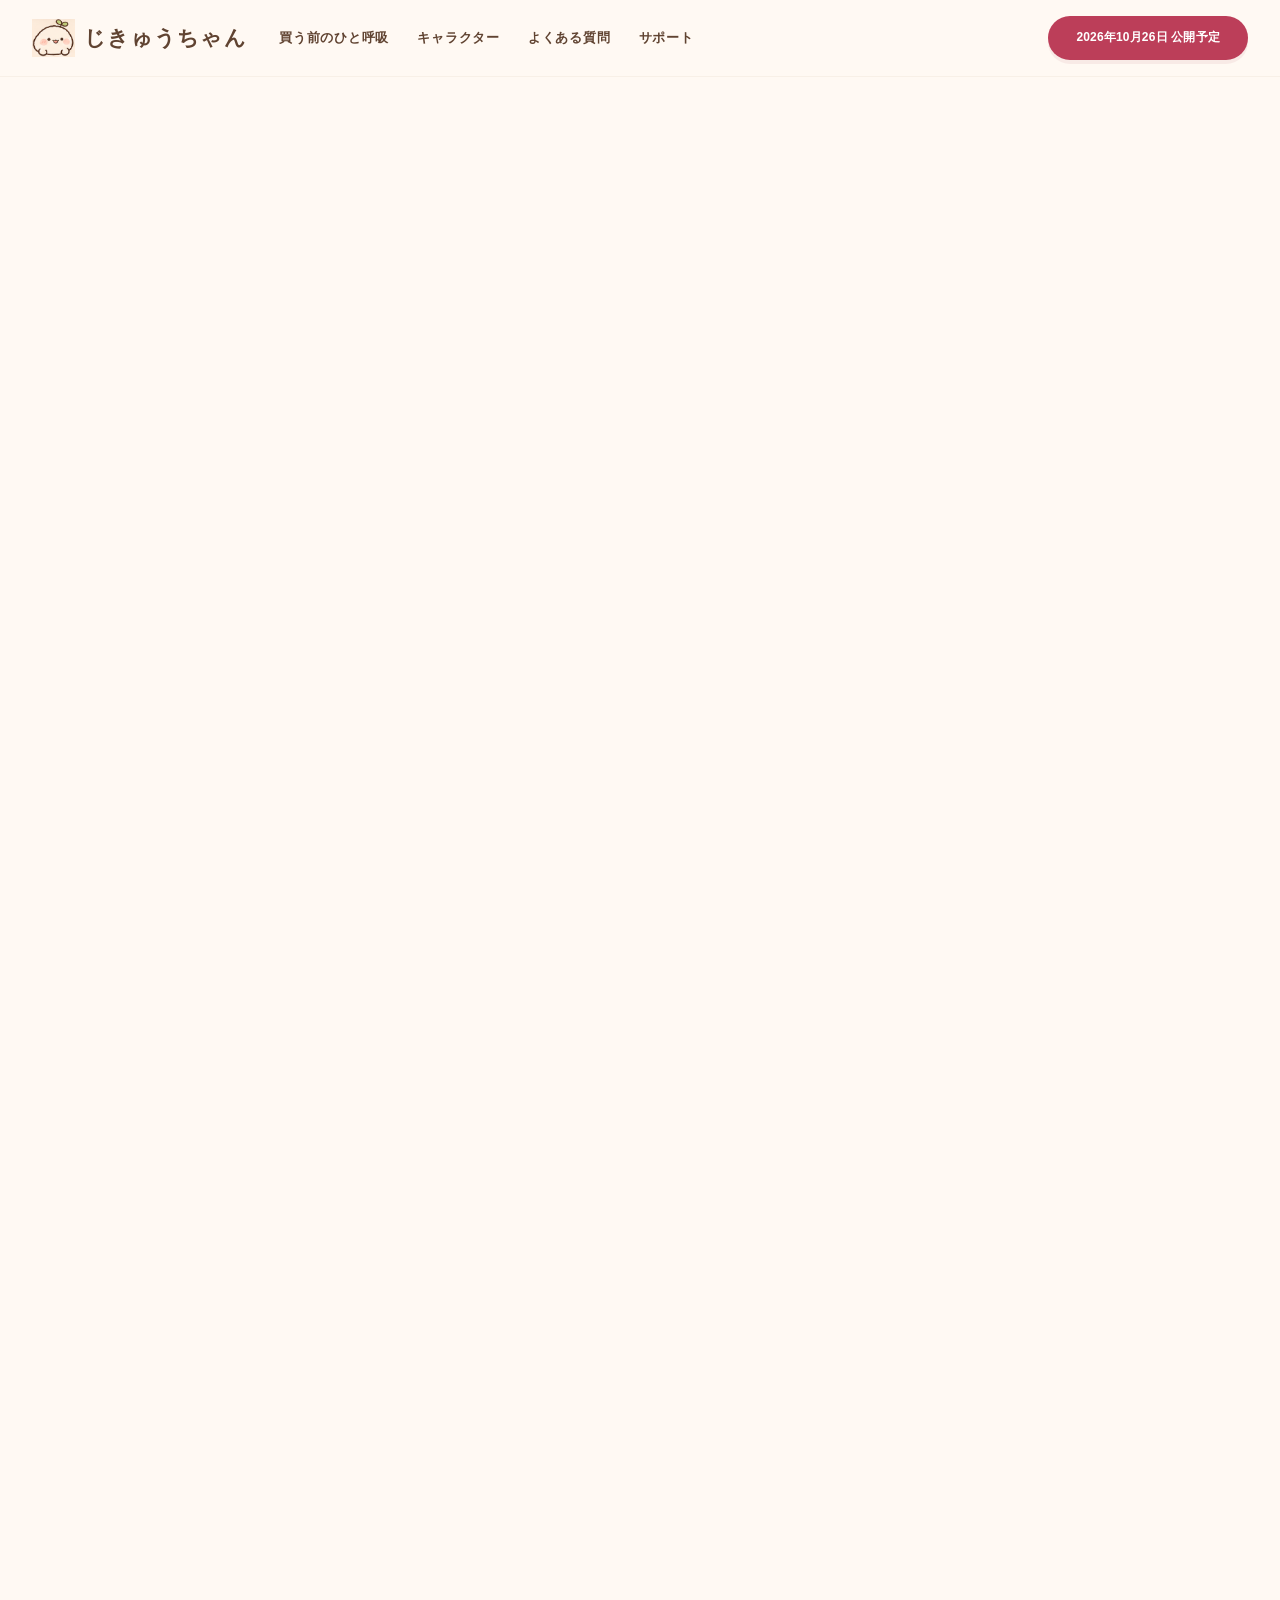
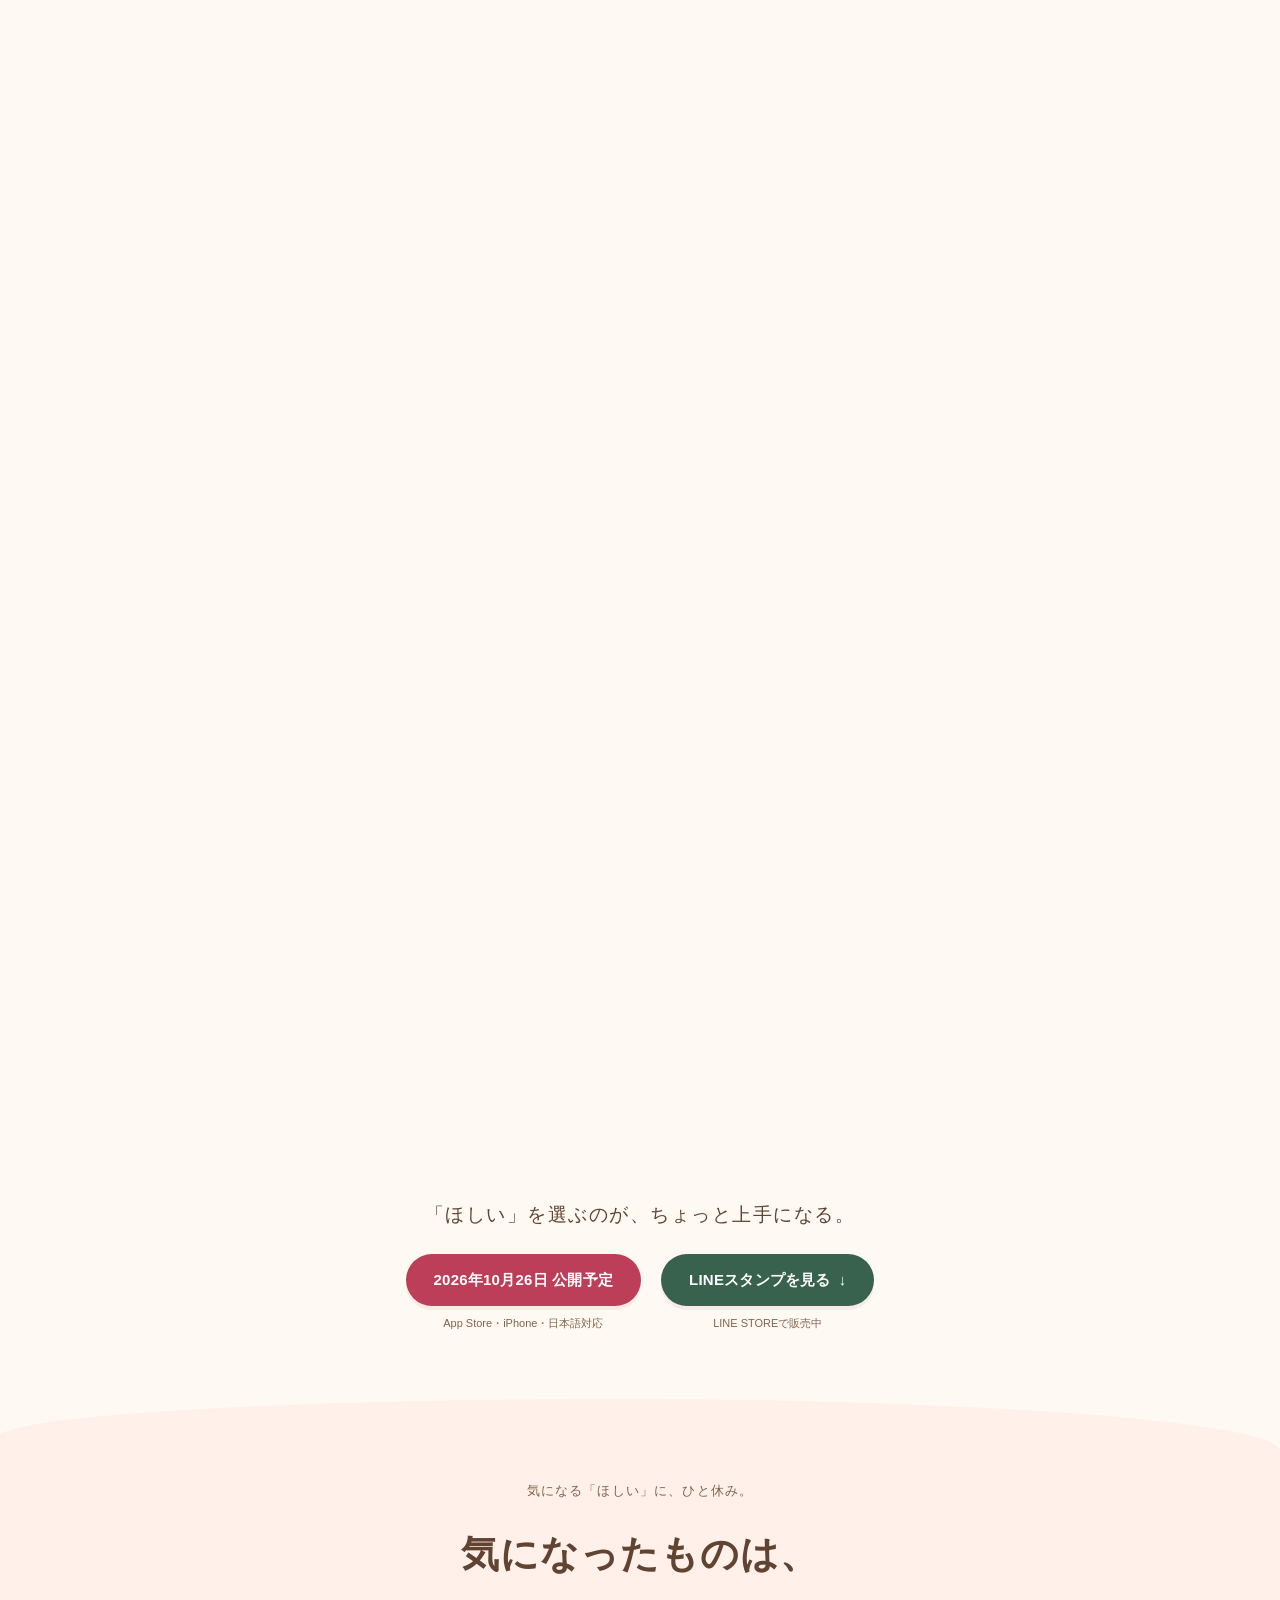
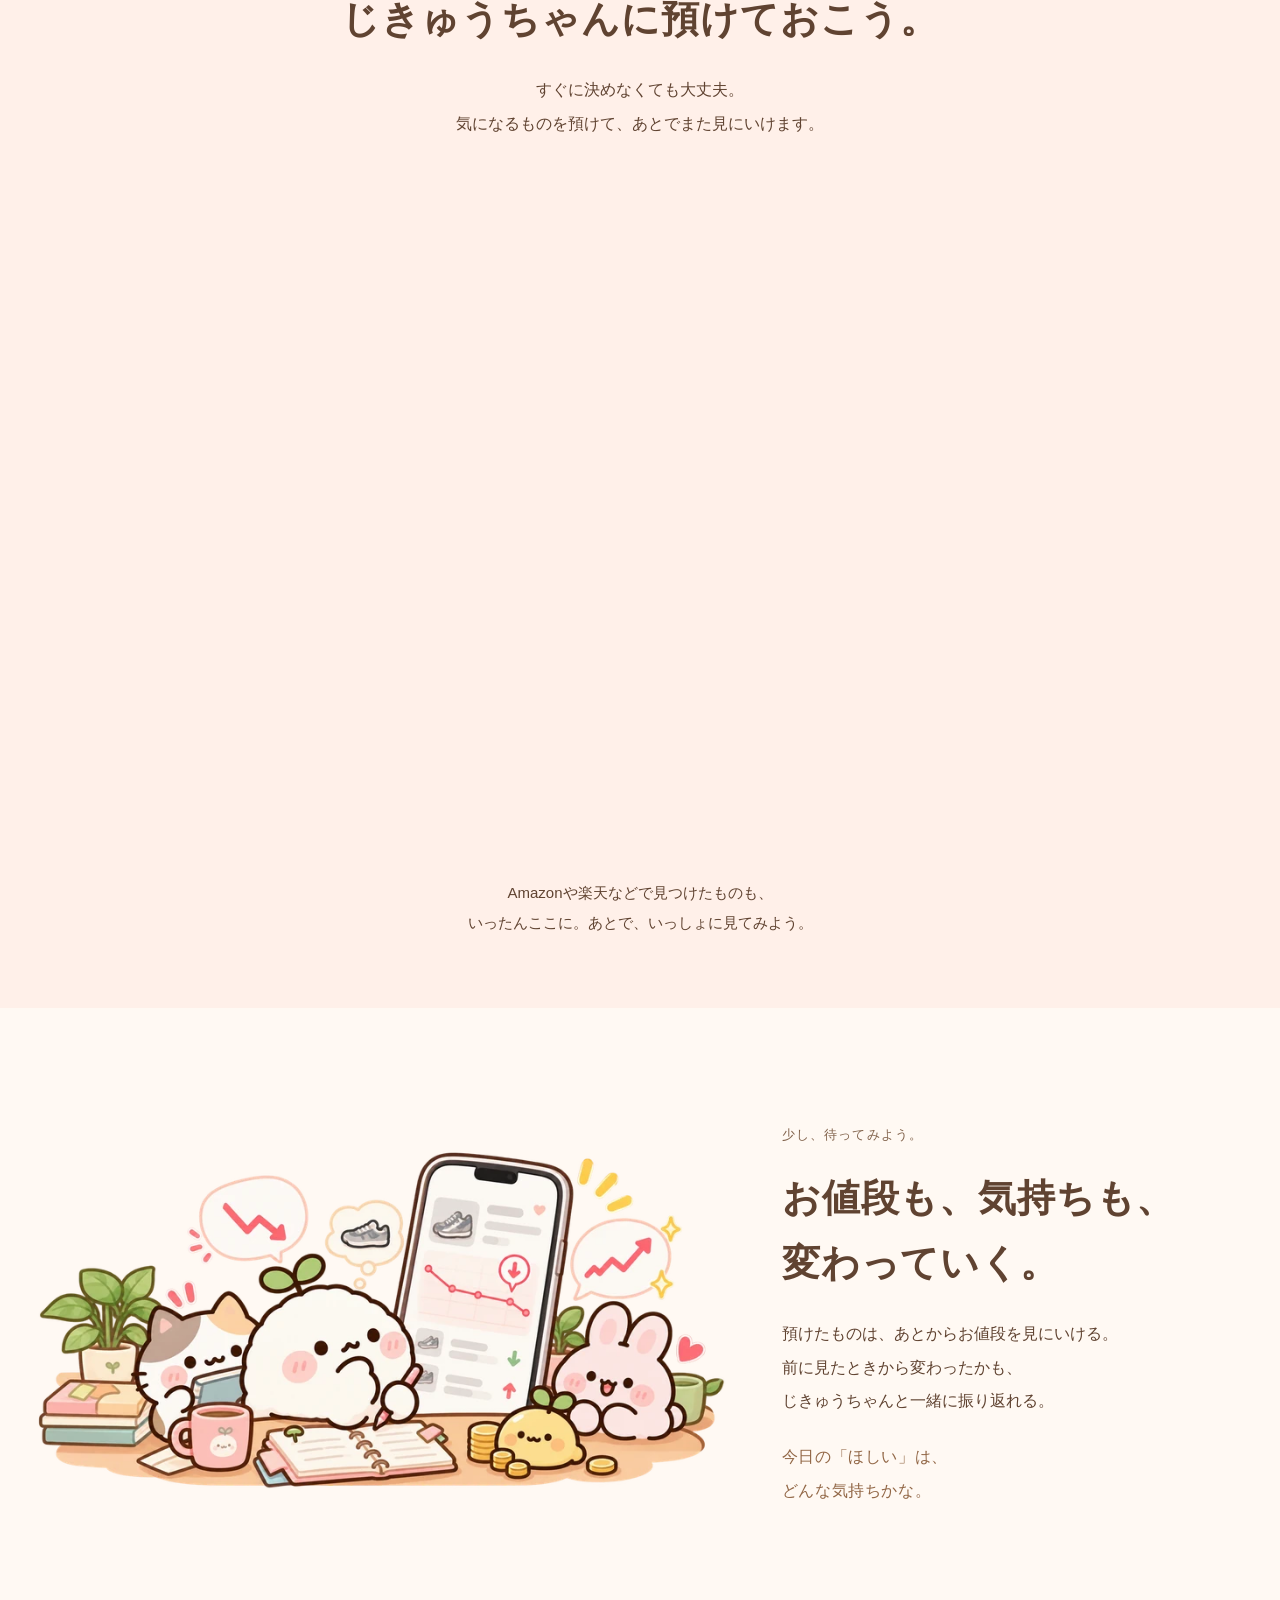
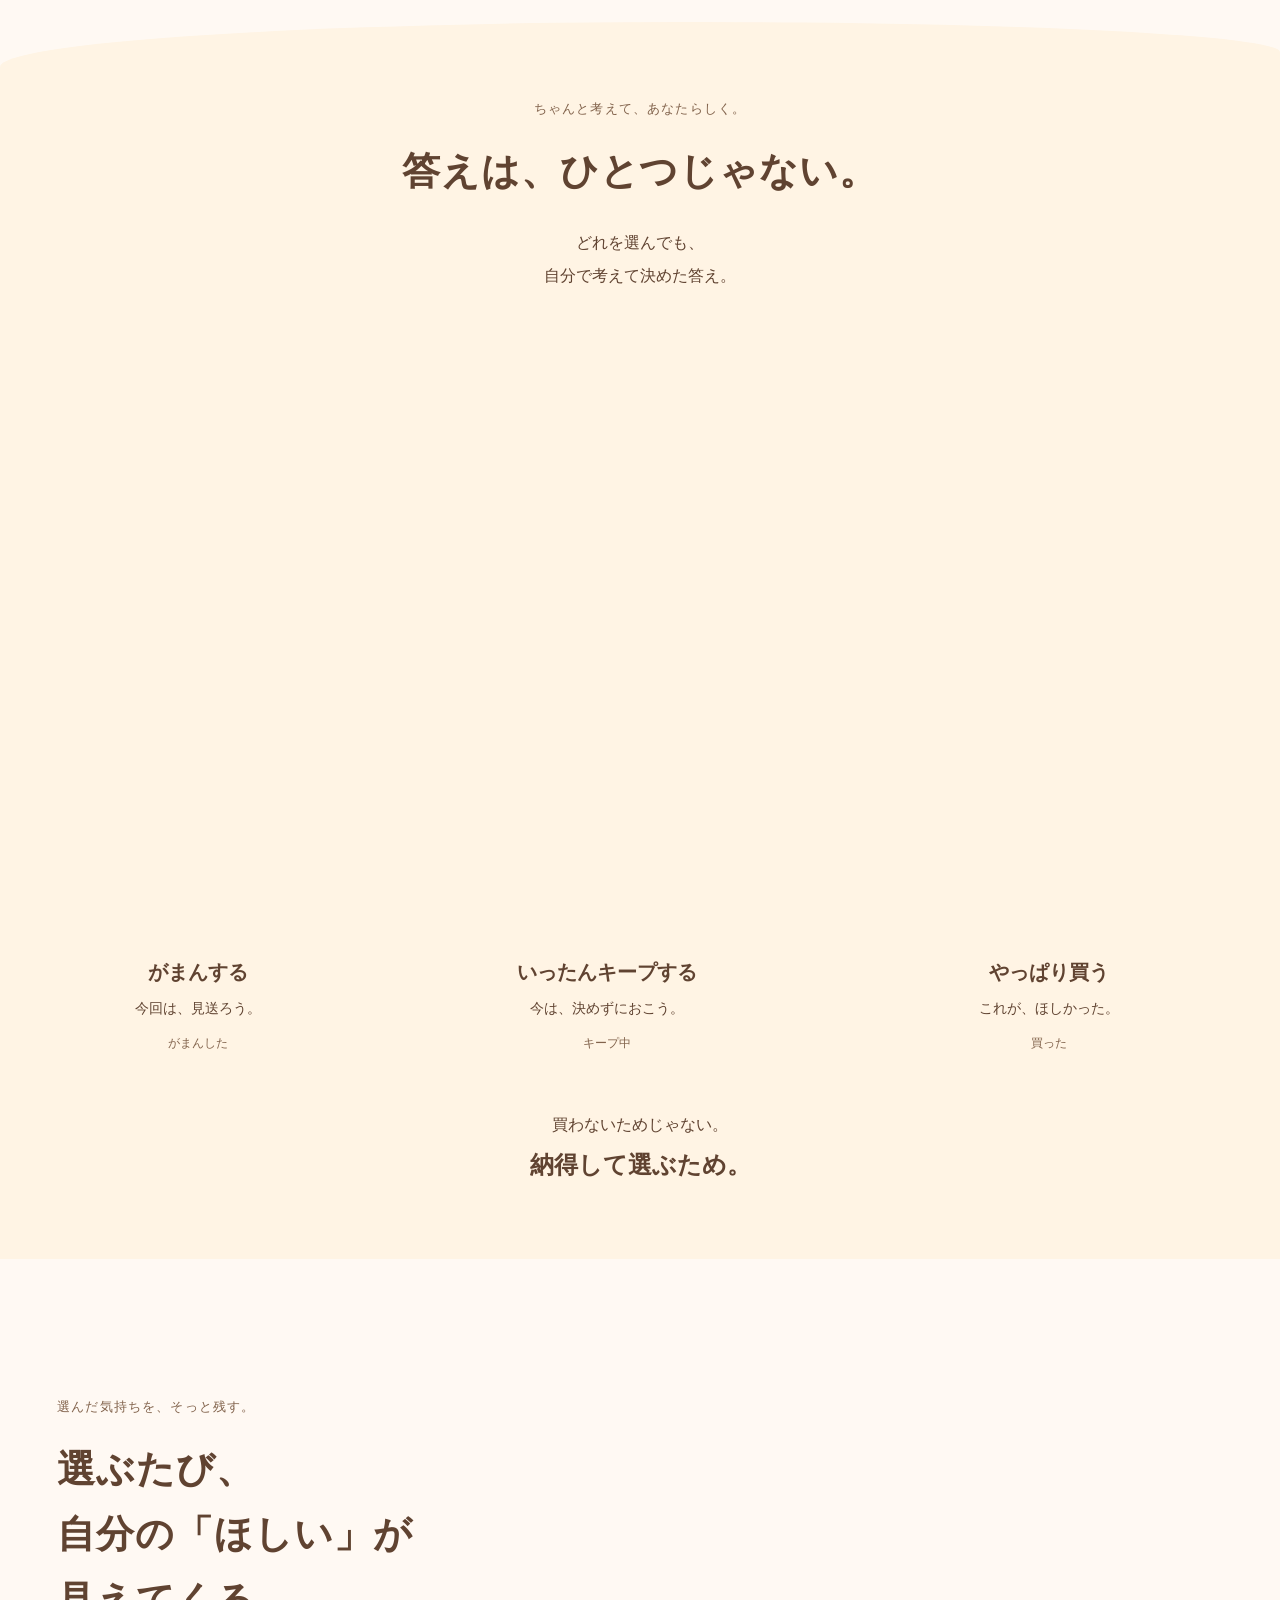
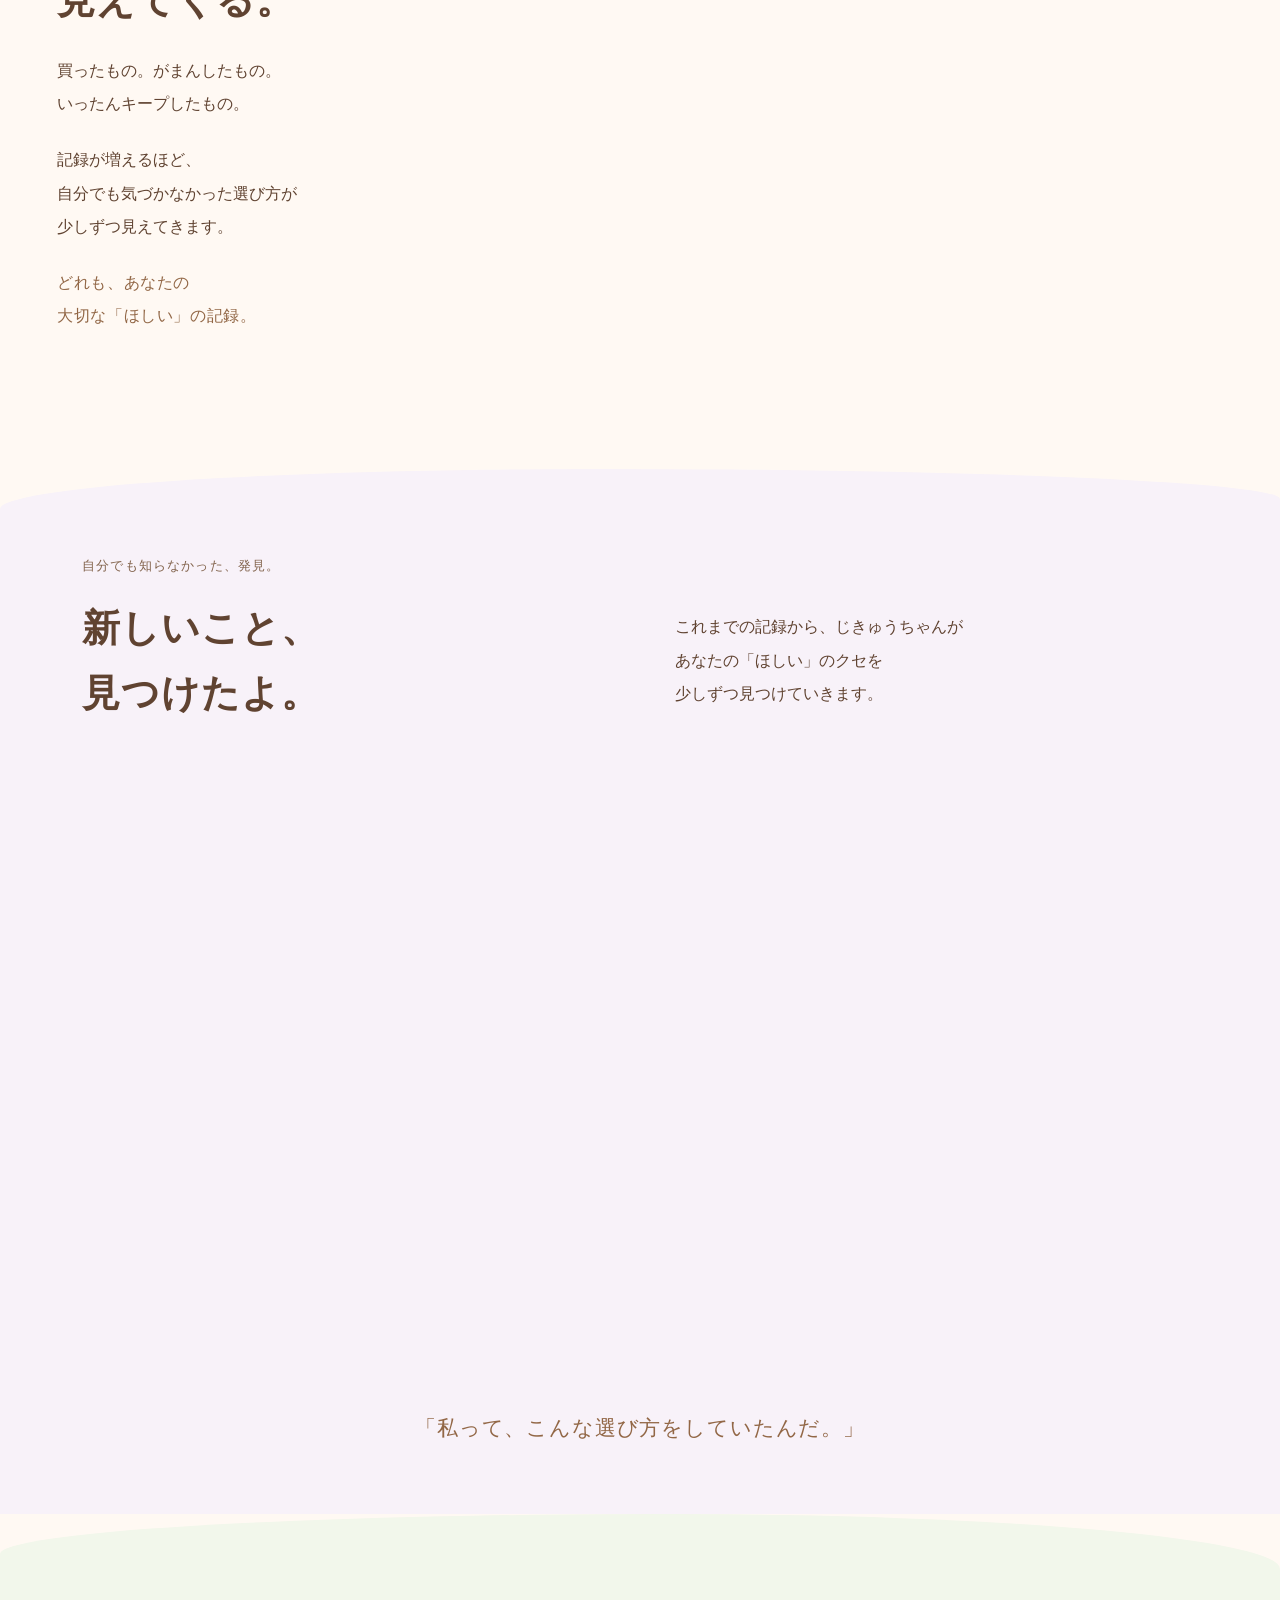
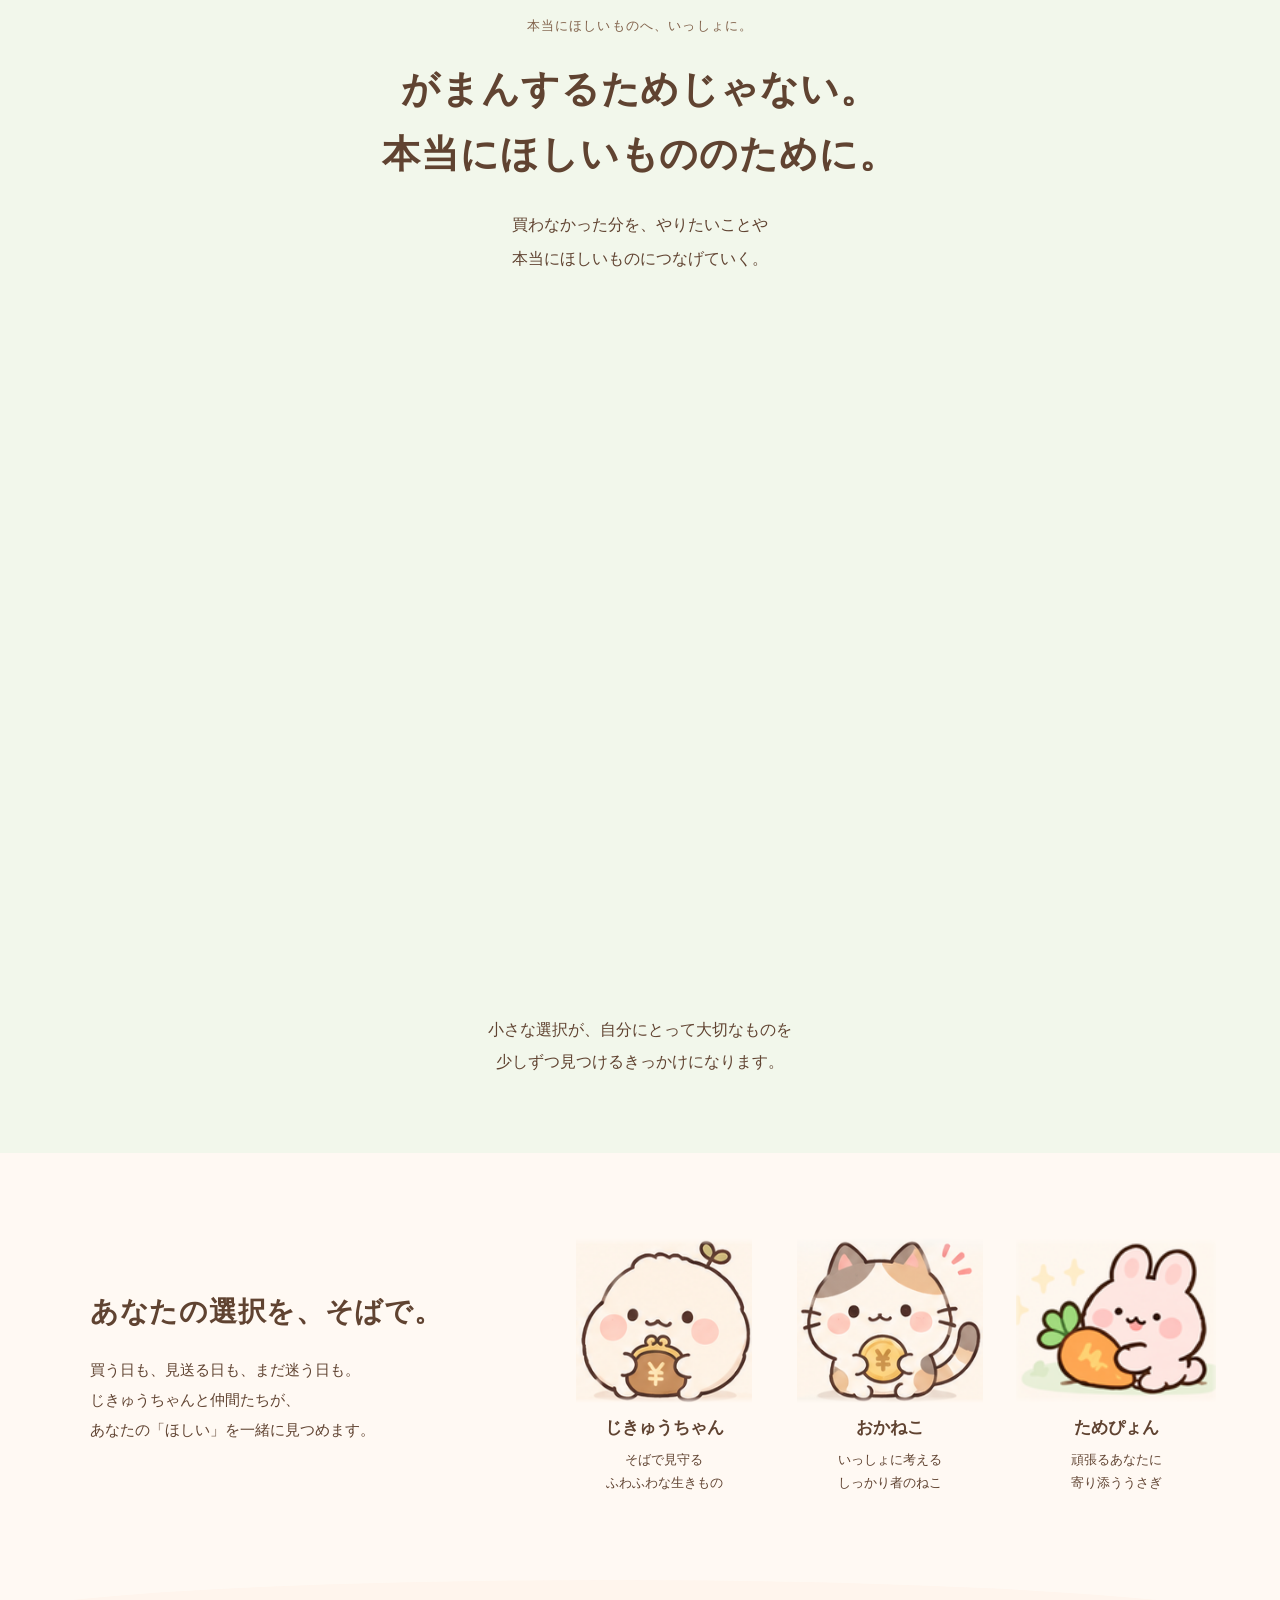
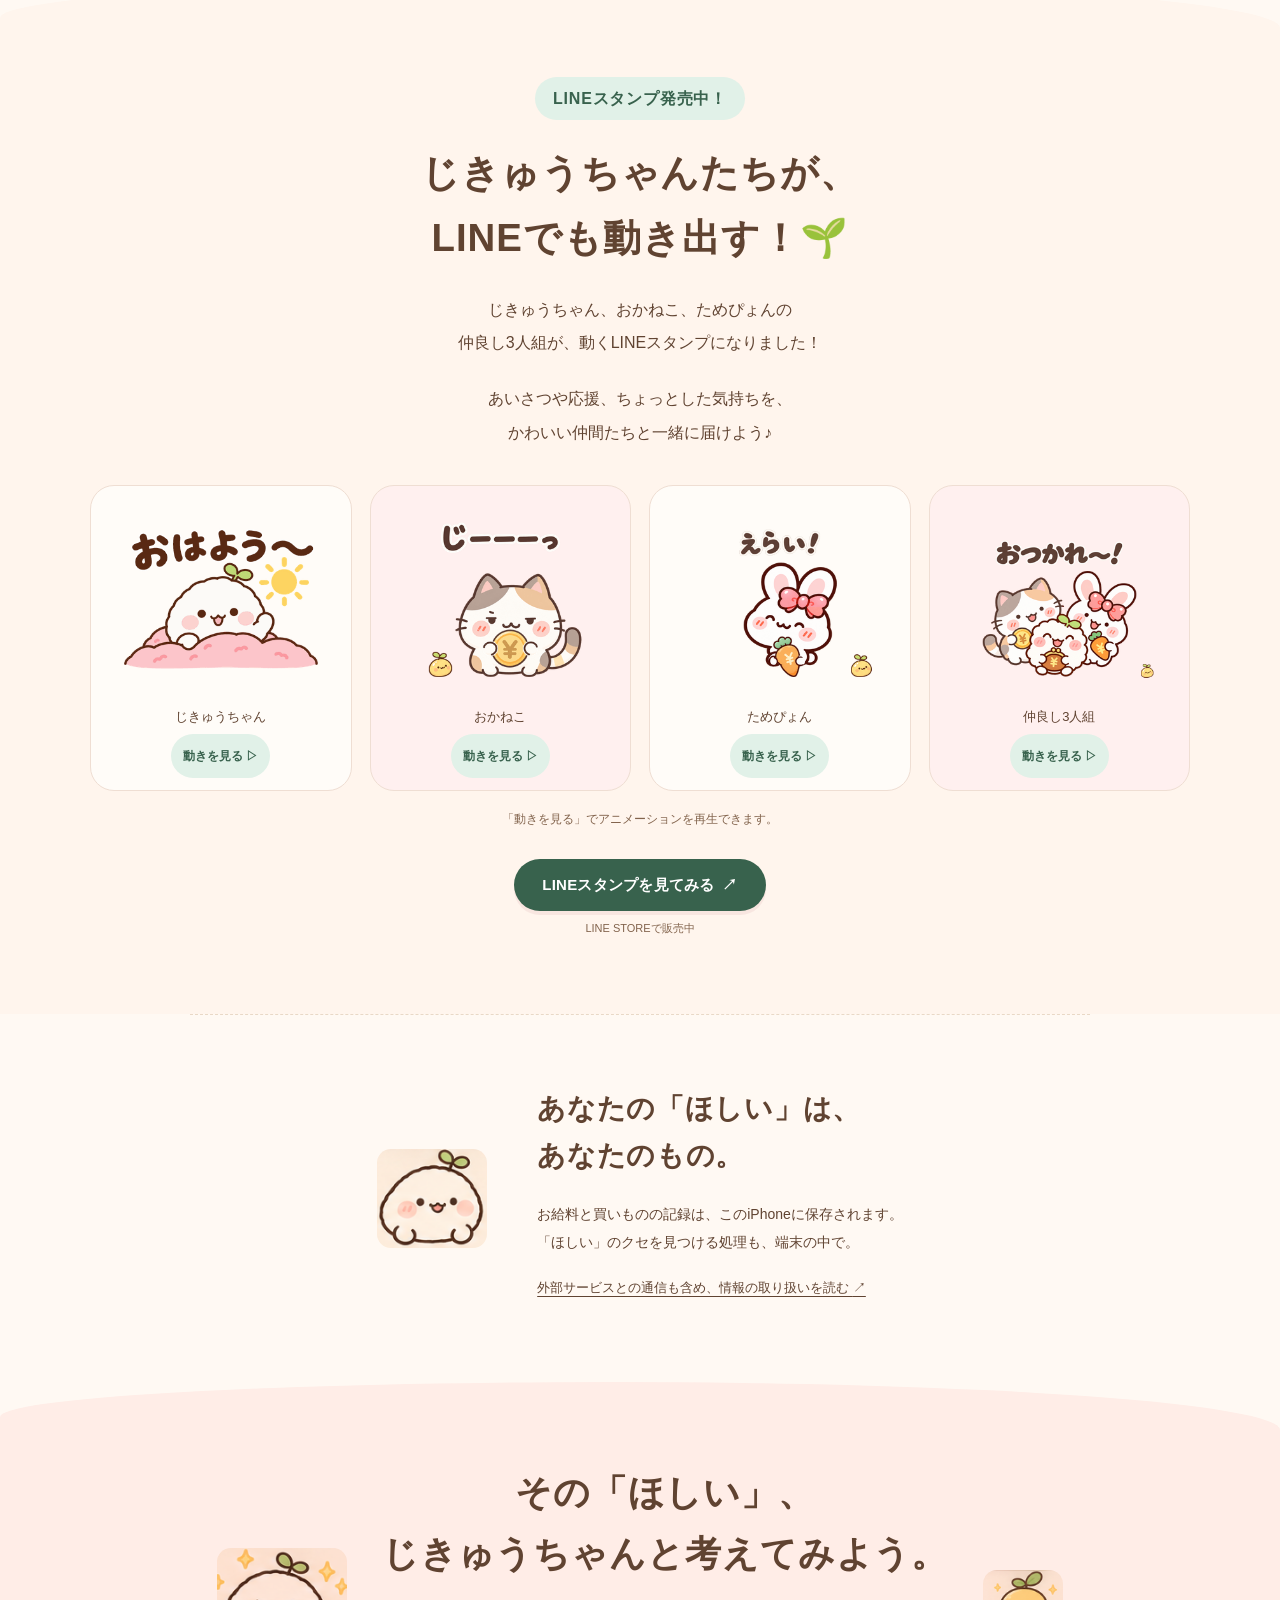
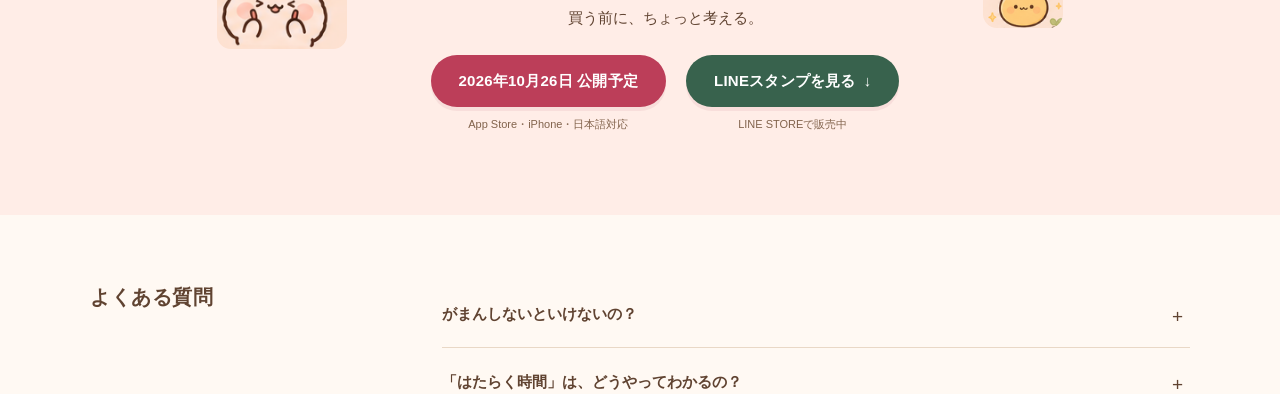
==== commit b1b48b0f: "Added Support url" ====
--- a/index.html
+++ b/index.html
@@ -53,6 +53,7 @@
         <a href="#features">買う前のひと呼吸</a>
         <a href="#characters">キャラクター</a>
         <a href="#faq">よくある質問</a>
+        <a href="support/">サポート</a>
       </nav>
       <button class="store-button header-store" type="button" data-store>
         2026年10月26日 公開予定
@@ -192,11 +193,15 @@
         <details><summary>いつ、どこで使えるようになるの？</summary><p>2026年10月26日に、iPhone向けの日本語アプリとしてApp Storeで公開予定です。</p></details>
       </div>
     </section>
+    <aside class="support-invitation" aria-labelledby="support-invitation-title">
+      <img src="assets/images/support-friends.png" width="1536" height="1024" alt="" loading="lazy" decoding="async">
+      <div><p class="eyebrow">ひとりで悩まなくて、大丈夫。</p><h2 id="support-invitation-title">お困りのことは、ありますか？</h2><p>使い方のご質問も、不具合のご報告も。<br>サポート窓口へ、お気軽にご連絡ください。</p><a class="store-button" href="support/">サポート・お問い合わせ <span aria-hidden="true">→</span></a><a class="support-email" href="mailto:support@jikyuchan.com">support@jikyuchan.com</a></div>
+    </aside>
     <section id="privacy" class="privacy-section" aria-labelledby="privacy-title">
       <div class="privacy-heading">
         <p class="privacy-kicker">あなたの記録を、大切に。</p>
         <h2 id="privacy-title">プライバシーポリシー</h2>
-        <p class="privacy-updated">最終更新日：<time datetime="2026-10-07">2026年10月7日</time></p>
+        <p class="privacy-updated">最終更新日：<time datetime="2026-10-17">2026年10月17日</time></p>
       </div>
       <div class="privacy-content">
         <p class="privacy-intro">THE WOOSYUME COMPANYは、「じきゅうちゃん」と公式ウェブサイトでの情報の取り扱いを、以下のとおり説明します。</p>
@@ -230,7 +235,7 @@
         </article>
         <article>
           <h3>7. お問い合わせ</h3>
-          <p>プライバシーに関するお問い合わせ窓口は、現在準備中です。窓口を公開する際は、公式ウェブサイトでお知らせします。</p>
+          <p>プライバシーに関するご質問は、<a href="mailto:support@jikyuchan.com">support@jikyuchan.com</a>までご連絡ください。使い方や不具合に関するお問い合わせは、<a href="support/">サポートページ</a>でもご案内しています。</p><p>お問い合わせの際にお送りいただくメールアドレス、お問い合わせ内容、添付資料は、お問い合わせへの対応と問題の調査・改善のために利用します。対応に必要な範囲で管理し、不要になった情報は適切に削除します。</p>
         </article>
       </div>
     </section>
@@ -238,7 +243,7 @@
 
   <footer class="site-footer">
     <a class="brand footer-brand" href="#home"><img src="assets/images/jikyuchan-normal.webp" width="123" height="110" alt="" srcset="assets/images/jikyuchan-normal-64.webp 64w, assets/images/jikyuchan-normal.webp 123w" sizes="(max-width: 700px) 35px, 43px" decoding="async" loading="lazy"><span>じきゅうちゃん</span></a>
-    <nav aria-label="フッターナビゲーション"><a href="#faq">よくある質問</a><a href="#privacy">プライバシーポリシー</a><span class="pending-link" aria-disabled="true">お問い合わせ <small>準備中</small></span></nav>
+    <nav aria-label="フッターナビゲーション"><a href="#faq">よくある質問</a><a href="#privacy">プライバシーポリシー</a><a href="support/">サポート・お問い合わせ</a></nav>
     <small>© THE WOOSYUME COMPANY</small>
   </footer>
 
--- a/styles.css
+++ b/styles.css
@@ -293,3 +293,75 @@
   html { scroll-behavior: auto; }
   *, *::before, *::after { animation: none !important; transition: none !important; }
 }
+
+/* Support continues the site's warm paper, storybook artwork and quiet spacing. */
+.support-email { display: block; width: fit-content; margin-top: 16px; color: var(--pink-text); text-decoration: underline; text-underline-offset: 4px; font-size: 16px; overflow-wrap: anywhere; }
+.support-invitation { width: min(1100px, calc(100% - 64px)); margin: 0 auto 65px; padding: 24px 40px; display: grid; grid-template-columns: 40% 1fr; gap: 32px; align-items: center; border-radius: 32px; background: #fff0e9; }
+.support-invitation img { width: 100%; border-radius: 24px; mix-blend-mode: multiply; }
+.support-invitation h2 { font-size: clamp(23px, 2.4vw, 30px); }
+.support-invitation .eyebrow { margin-bottom: 8px; }
+.support-invitation p:not(.eyebrow) { margin: 12px 0 22px; font-size: 14px; }
+.support-wrap { width: min(1040px, calc(100% - 64px)); margin-inline: auto; }
+.support-hero { width: min(1240px, calc(100% - 64px)); margin: auto; display: grid; grid-template-columns: 1fr 1.1fr; align-items: center; gap: 20px; padding: 44px 0 80px; }
+.support-back { display: inline-block; color: var(--muted); font-size: 12px; margin-bottom: 40px; padding-block: 8px; }
+.support-hero h1 { font-size: clamp(32px, 3.5vw, 47px); line-height: 1.65; letter-spacing: .04em; }
+.support-hero-copy > p:not(.eyebrow):not(.support-mail-note) { margin: 22px 0 28px; line-height: 2; }
+.support-hero-art { width: 100%; mix-blend-mode: multiply; }
+.support-mail-note { font-size: 12px; color: var(--muted); margin-top: 14px; }
+.support-topics { background: #fff0e9; padding: 60px 0; border-radius: 50% 50% 0 0 / 28px 28px 0 0; }
+.support-topics h2, .support-faq h2 { font-size: 29px; }
+.support-topic-grid { display: grid; grid-template-columns: repeat(3, 1fr); gap: 34px; margin-top: 36px; }
+.support-topic-number { color: #a2475c; font-size: 13px; letter-spacing: .1em; }
+.support-topic-grid h3 { font-size: 19px; margin: 8px 0 12px; }
+.support-topic-grid p { font-size: 14px; }
+.support-details { padding-block: 80px; display: grid; grid-template-columns: 1fr 1.1fr; gap: 50px; align-items: start; }
+.support-details h2 { font-size: 30px; }
+.support-details > div > p:last-child { font-size: 14px; margin-top: 20px; }
+.support-report { background: #f0f3e6; border-radius: 24px; padding: 28px 30px; }
+.support-report ul { padding-left: 22px; margin: 0; }
+.support-report li { padding-block: 5px; font-size: 14px; }
+.support-report p { color: var(--muted); font-size: 12px !important; border-top: 1px solid #d9dfcc; padding-top: 18px; }
+.support-faq { border-top: 1px solid var(--line); padding-top: 50px; }
+.support-faq .faq-list { margin-block: 24px; }
+.support-faq .faq-list summary { font-size: 15px; padding-block: 20px; }
+.support-faq .faq-list details p { font-size: 14px; }
+.support-text-link, .support-faq .faq-list a { color: var(--pink-text); text-decoration: underline; text-underline-offset: 4px; font-size: 14px; }
+.support-closing { text-align: center; padding: 70px 0; }
+.support-closing .handwritten-note { font-size: 26px; margin-bottom: 24px; }
+.support-closing .support-email { margin-inline: auto; }
+.support-closing > p:last-child { font-size: 12px; margin-top: 28px; color: var(--muted); }
+.support-page [aria-current="page"] { color: var(--pink-text); }
+@media (max-width: 850px) and (min-width: 701px) {
+  .header-inner { gap: 16px; padding-inline: 20px; }
+  .header-inner nav { gap: 14px; }
+  .header-inner nav a { font-size: 11px; }
+  .header-store { padding-inline: 12px; font-size: 10px; }
+  .brand span { font-size: 18px; }
+}
+@media (max-width: 700px) {
+  .support-invitation { width: calc(100% - 40px); margin-bottom: 40px; padding: 24px; display: flex; flex-direction: column; gap: 10px; text-align: center; }
+  .support-invitation img { width: min(300px, 100%); }
+  .support-invitation .support-email { margin-inline: auto; font-size: 14px; }
+  .support-invitation .store-button { padding-inline: 20px; font-size: 14px; }
+  .support-wrap, .support-hero { width: calc(100% - 40px); }
+  .support-hero { display: flex; flex-direction: column; padding: 20px 0 40px; gap: 16px; }
+  .support-hero-copy { width: 100%; }
+  .support-back { margin-bottom: 24px; }
+  .support-hero h1 { font-size: 34px; }
+  .support-hero .eyebrow { margin-bottom: 10px; }
+  .support-hero-copy > p:not(.eyebrow):not(.support-mail-note) { font-size: 14px; }
+  .support-hero-art { width: min(440px, 100%); }
+  .support-mail-note { font-size: 11px; }
+  .desktop-break { display: none; }
+  .support-topics { padding-block: 42px; }
+  .support-topics h2, .support-faq h2 { font-size: 25px; }
+  .support-topic-grid { grid-template-columns: 1fr; gap: 24px; margin-top: 24px; }
+  .support-topic-grid article + article { border-top: 1px solid var(--line); padding-top: 20px; }
+  .support-topic-grid p br { display: none; }
+  .support-topic-grid h3 { margin-block: 4px 8px; }
+  .support-details { display: block; padding-block: 48px; }
+  .support-details h2 { font-size: 27px; }
+  .support-report { margin-top: 24px; padding: 24px 20px; }
+  .support-closing { padding-block: 48px; }
+}
+.support-hero-art, .support-invitation > img { mask-image: linear-gradient(to right, transparent, #000 6%, #000 94%, transparent), linear-gradient(to bottom, transparent, #000 8%, #000 90%, transparent); mask-composite: intersect; }
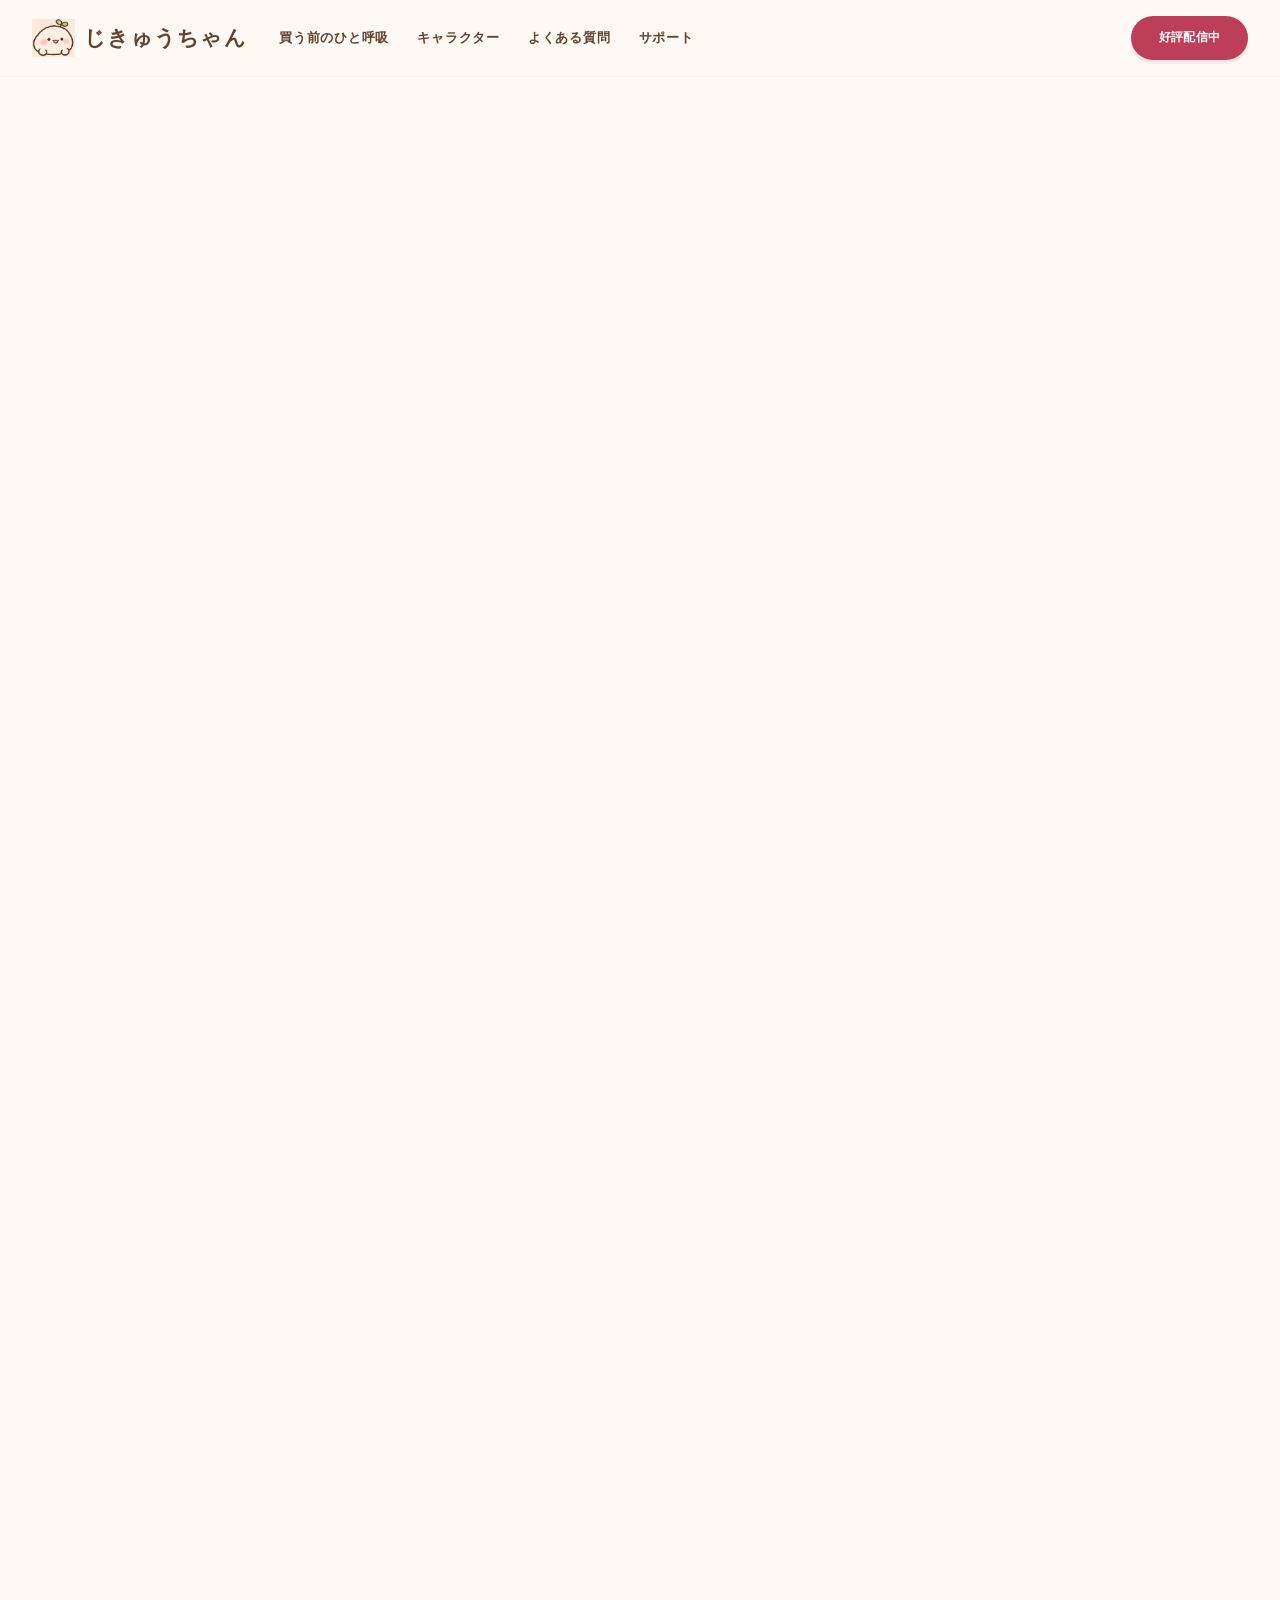
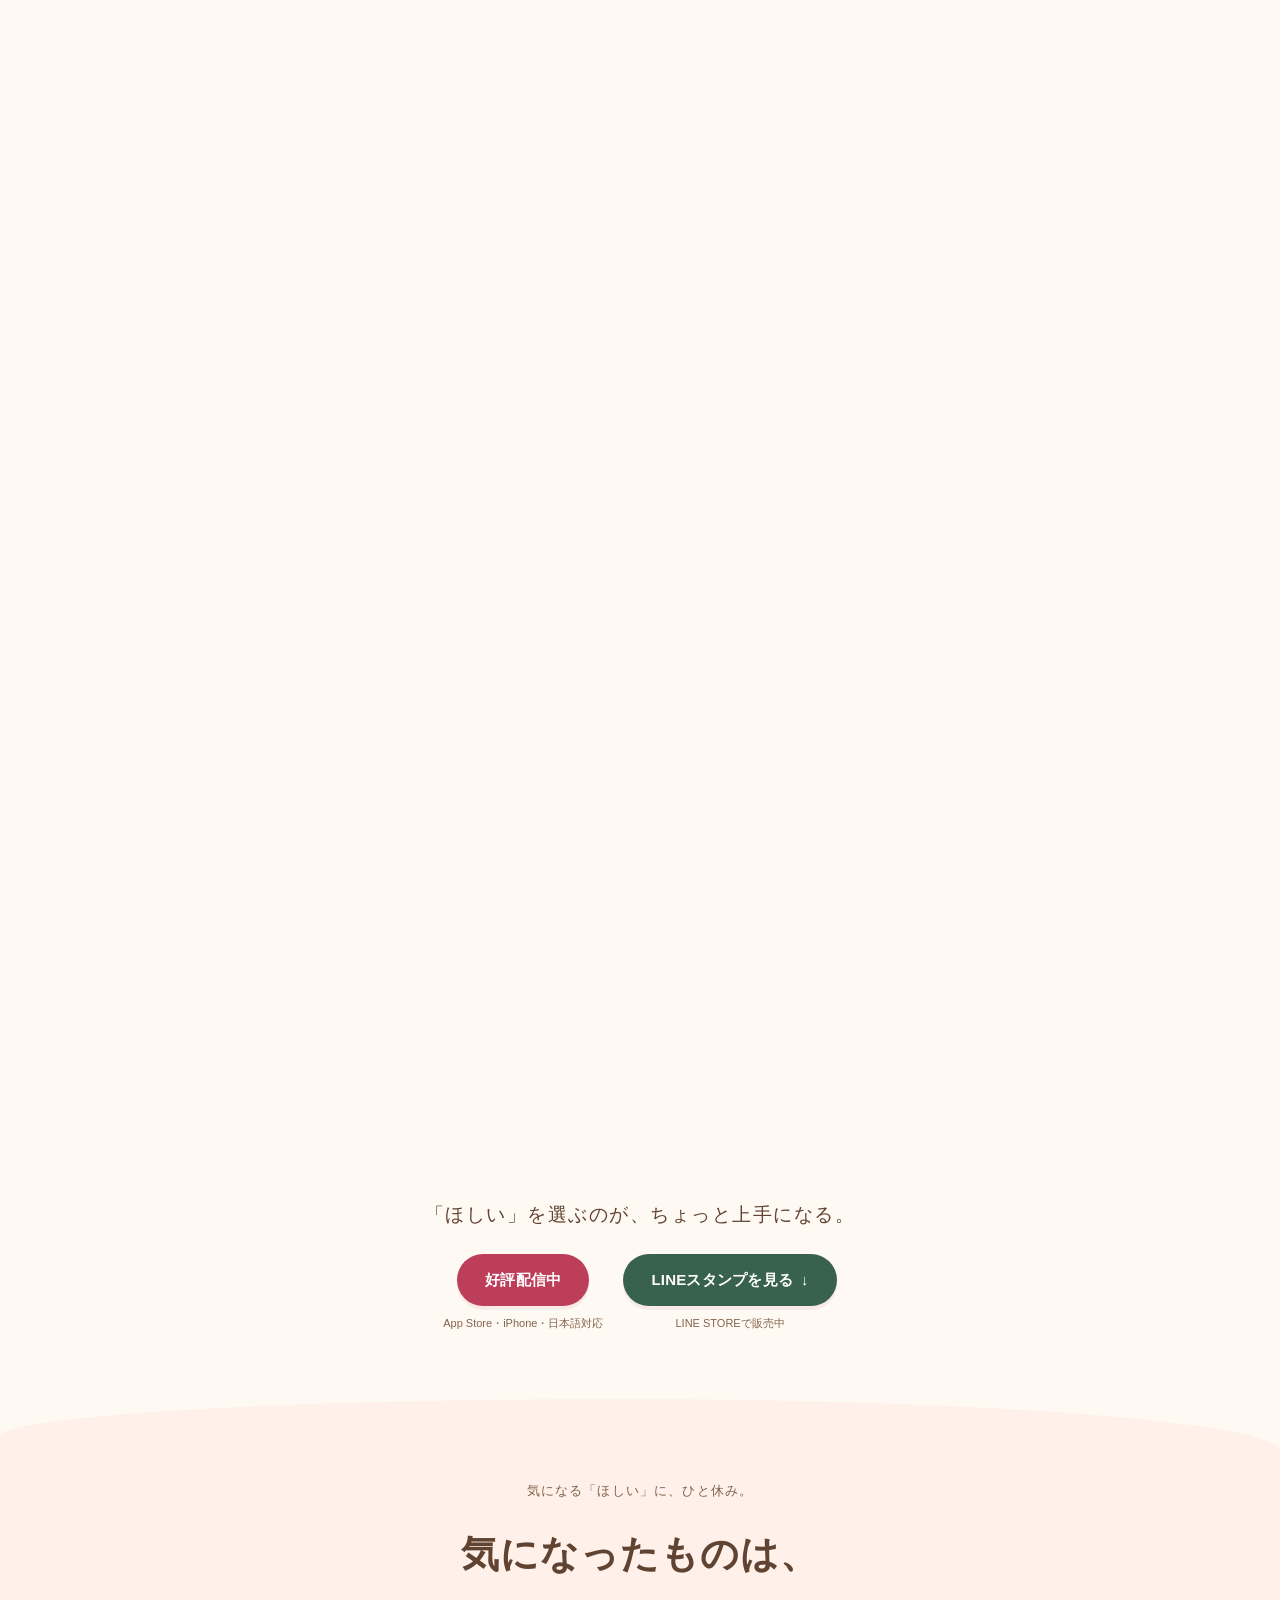
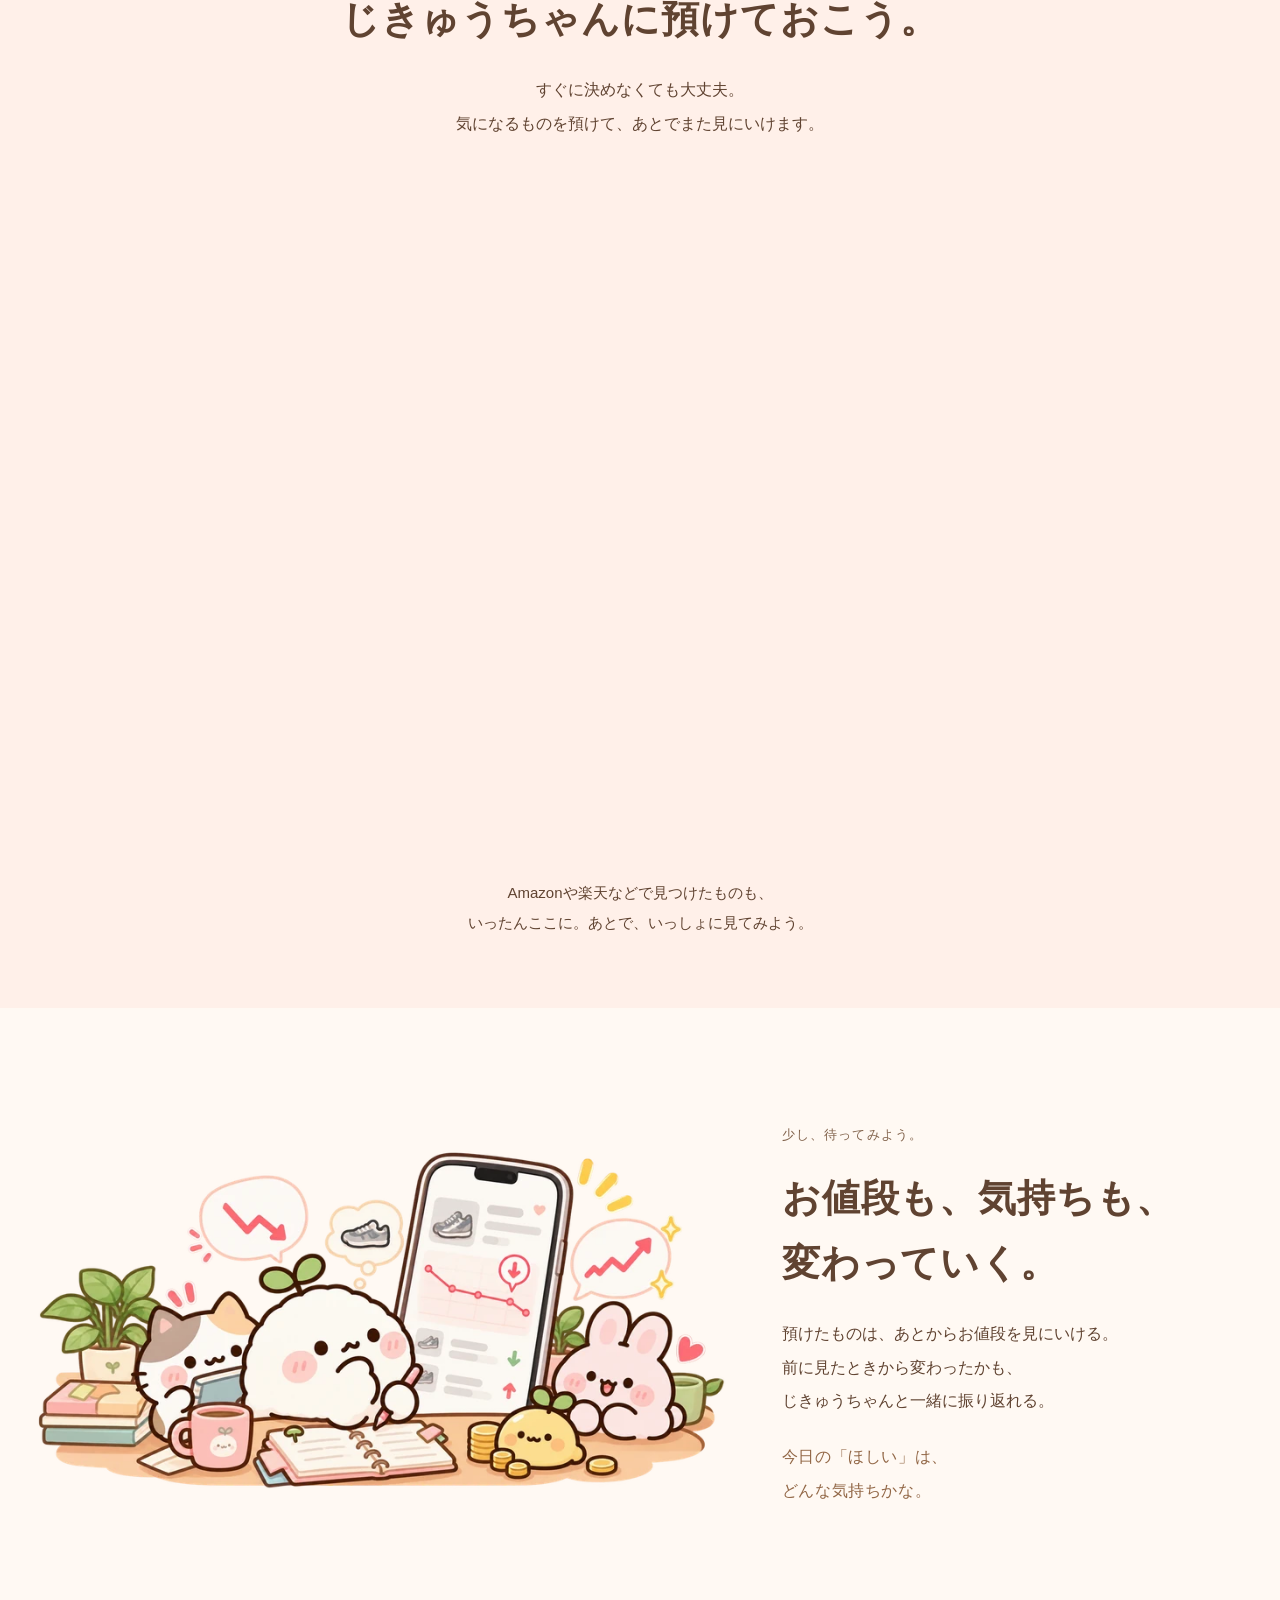
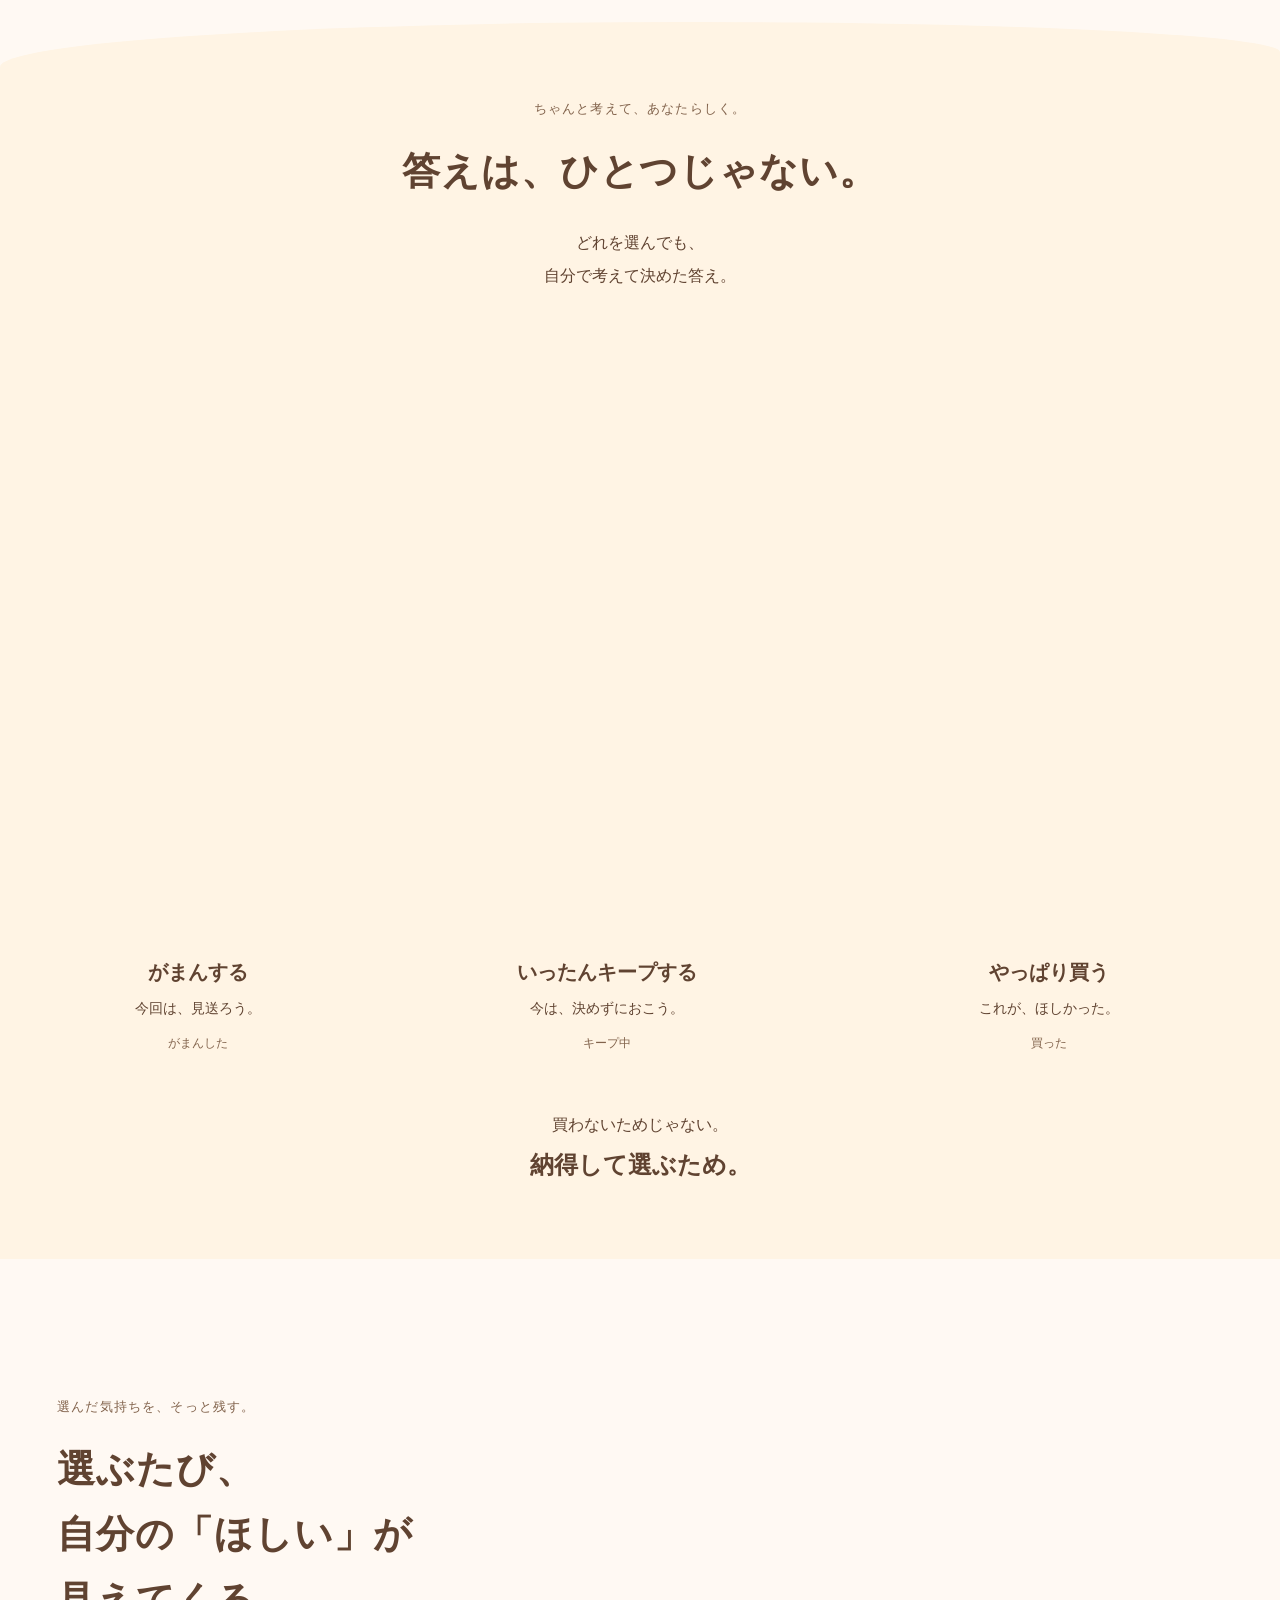
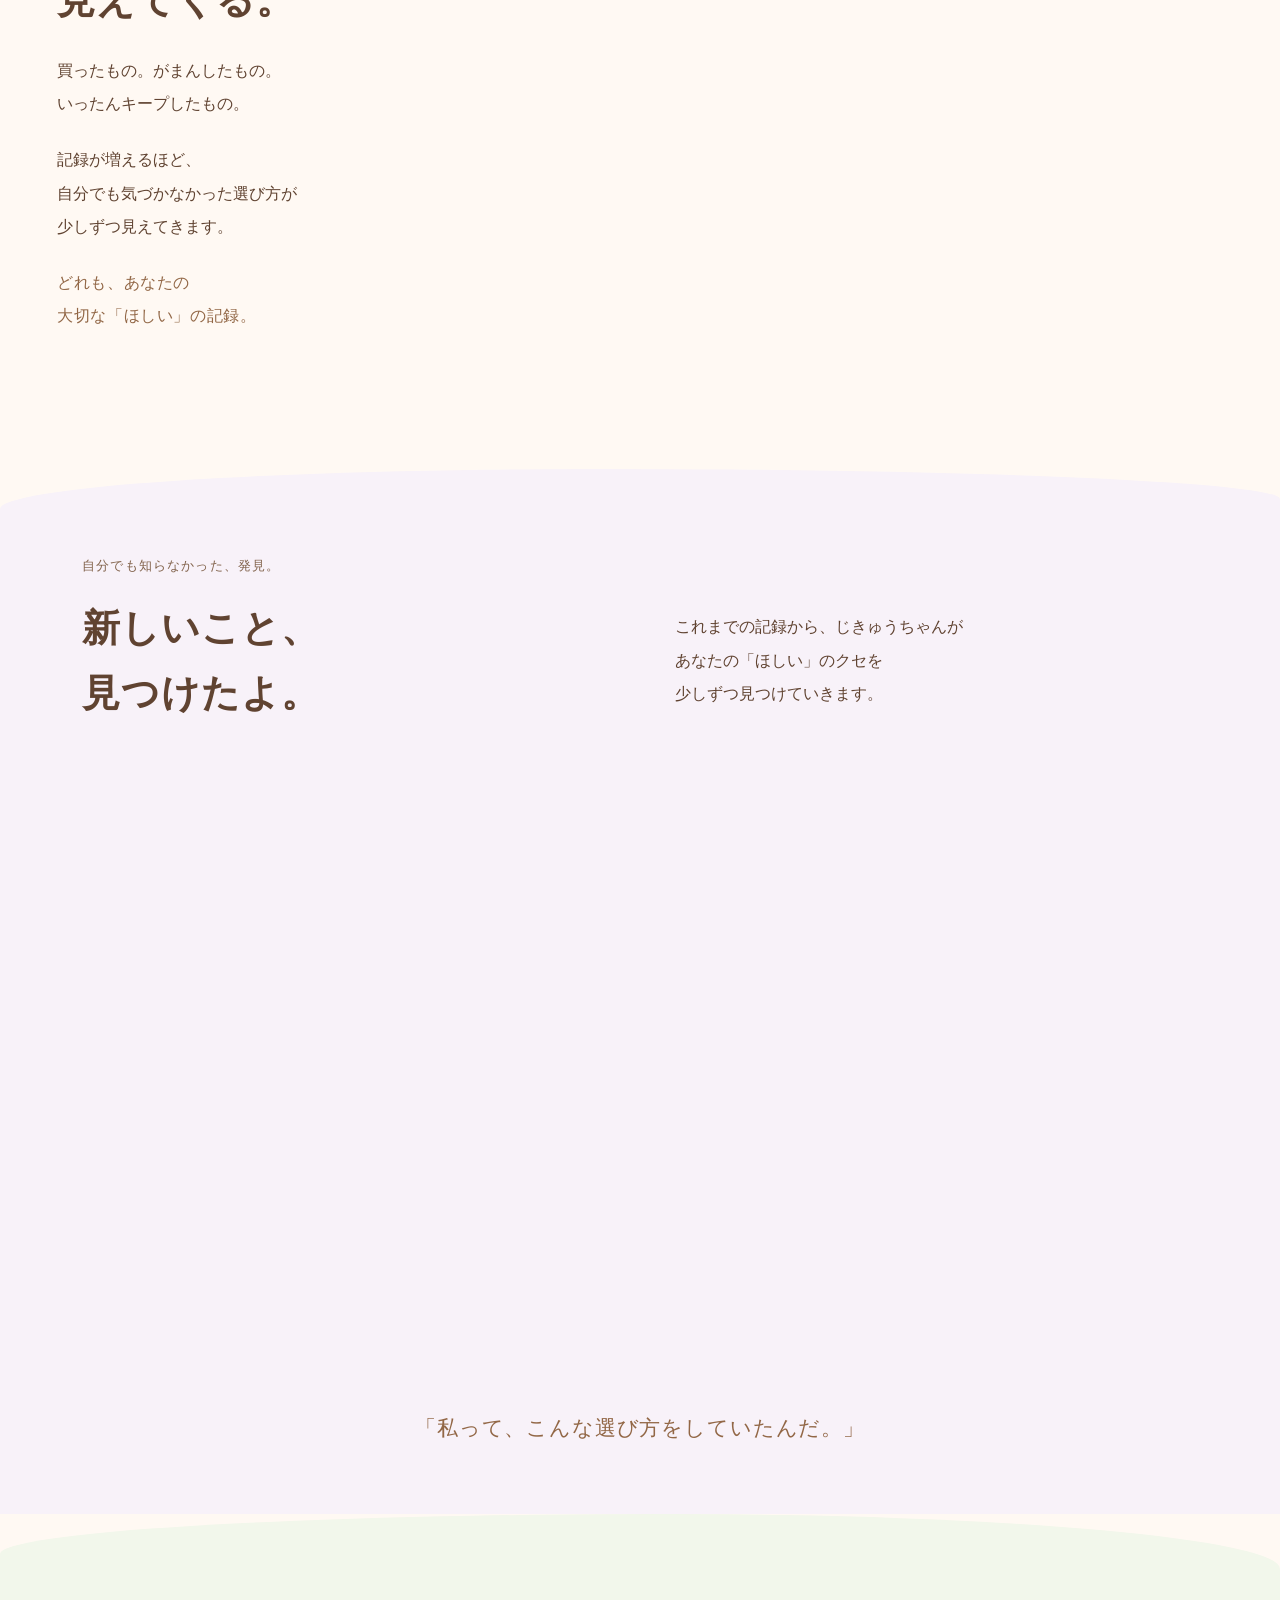
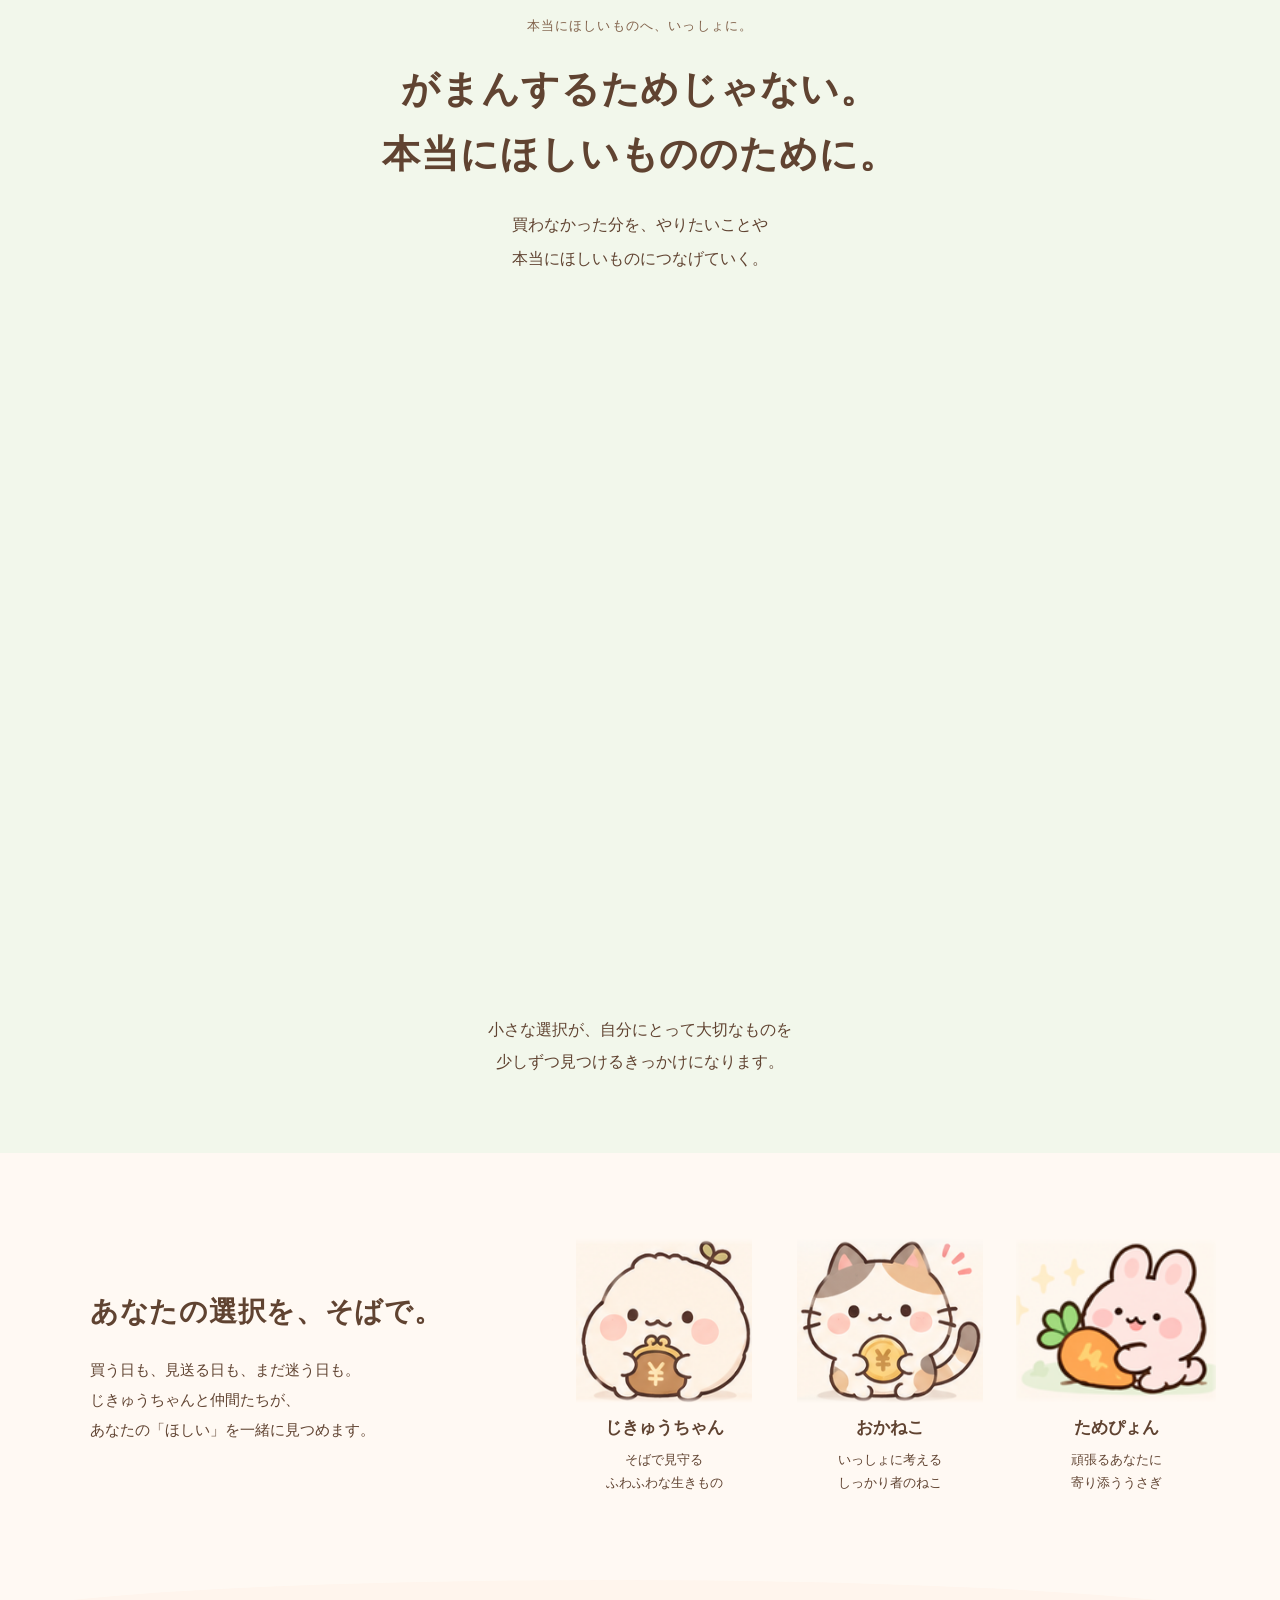
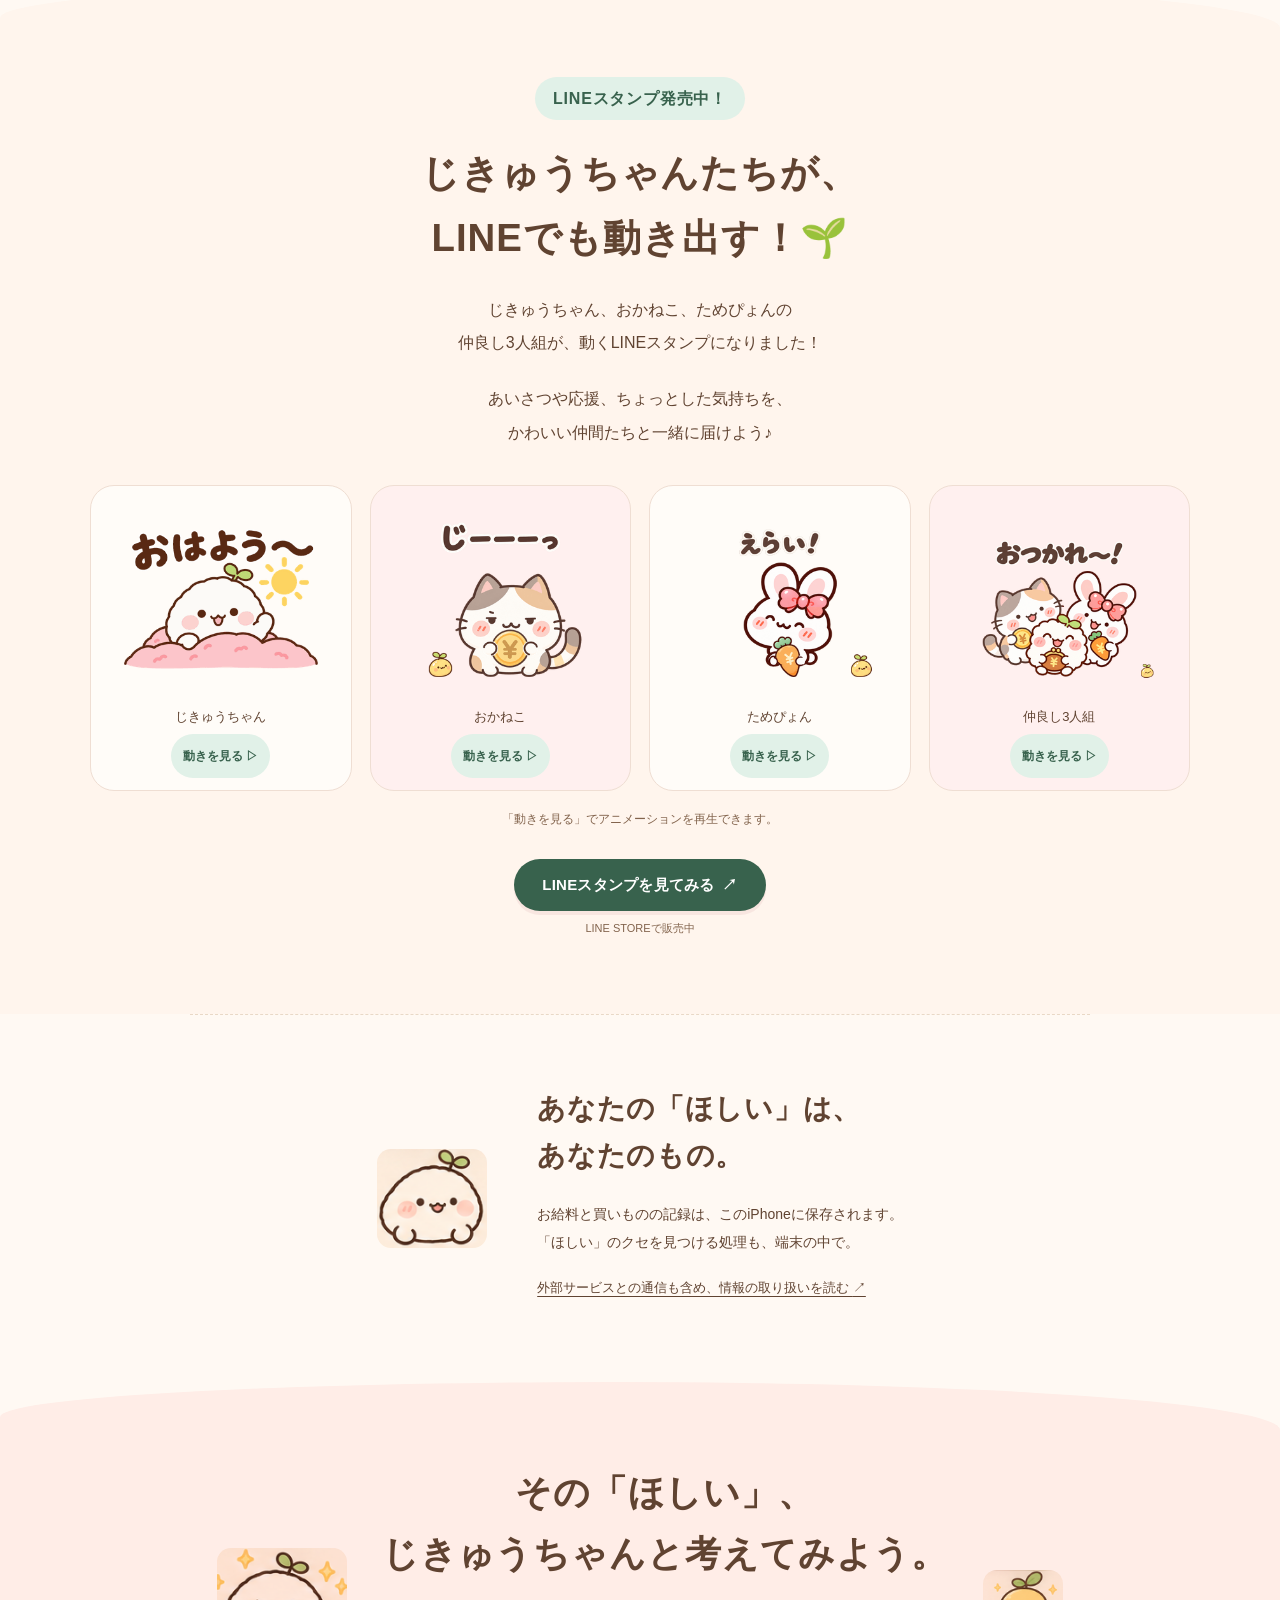
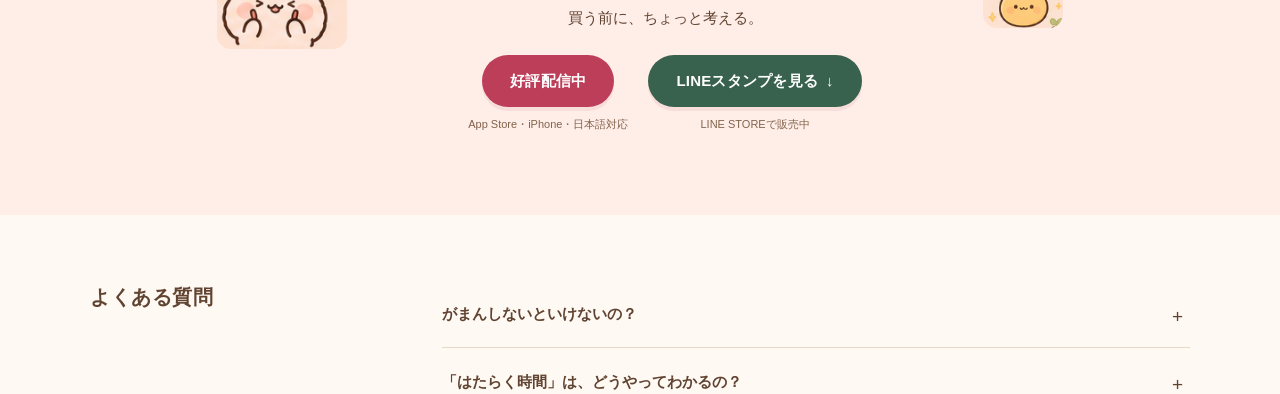
==== commit 59087990: "Update website for released app and link to App Store" ====
--- a/index.html
+++ b/index.html
@@ -5,24 +5,24 @@
   <meta name="viewport" content="width=device-width, initial-scale=1">
   <meta name="theme-color" content="#fff8f2">
   <title>じきゅうちゃん｜買う前に、ちょっと考える。</title>
-  <meta name="description" content="値段を「はたらく時間」にして、買う前にちょっと考えるiPhoneアプリ。気になったものを預け、お値段や選んだ記録を振り返りながら、自分の「ほしい」を見つけよう。2026年10月26日公開予定。">
+  <meta name="description" content="値段を「はたらく時間」にして、買う前にちょっと考えるiPhoneアプリ。気になったものを預け、お値段や選んだ記録を振り返りながら、自分の「ほしい」を見つけよう。App Storeで好評配信中。">
   <link rel="canonical" href="https://jikyuchan.com/">
   <meta property="og:type" content="website">
   <meta property="og:locale" content="ja_JP">
   <meta property="og:site_name" content="じきゅうちゃん">
   <meta property="og:title" content="じきゅうちゃん｜買う前に、ちょっと考える。">
-  <meta property="og:description" content="値段を「はたらく時間」にして、買う前にちょっと考えるiPhoneアプリ。気になったものを預け、お値段や選んだ記録を振り返りながら、自分の「ほしい」を見つけよう。2026年10月26日公開予定。">
+  <meta property="og:description" content="値段を「はたらく時間」にして、買う前にちょっと考えるiPhoneアプリ。気になったものを預け、お値段や選んだ記録を振り返りながら、自分の「ほしい」を見つけよう。App Storeで好評配信中。">
   <meta property="og:url" content="https://jikyuchan.com/">
-  <meta property="og:image" content="https://jikyuchan.com/assets/images/og-jikyuchan-20261026.png">
+  <meta property="og:image" content="https://jikyuchan.com/assets/images/og-jikyuchan-released.png">
   <meta property="og:image:type" content="image/png">
   <meta property="og:image:width" content="1536">
   <meta property="og:image:height" content="1024">
-  <meta property="og:image:alt" content="2026年10月26日公開予定。じきゅうちゃん。その「ほしい」、何時間ぶん？ 値段を、あなたの「はたらく時間」に。">
+  <meta property="og:image:alt" content="App Storeで好評配信中。じきゅうちゃん。その「ほしい」、何時間ぶん？ 値段を、あなたの「はたらく時間」に。">
   <meta name="twitter:card" content="summary_large_image">
   <meta name="twitter:title" content="じきゅうちゃん｜買う前に、ちょっと考える。">
-  <meta name="twitter:description" content="値段を「はたらく時間」にして、買う前にちょっと考えるiPhoneアプリ。気になったものを預け、お値段や選んだ記録を振り返りながら、自分の「ほしい」を見つけよう。2026年10月26日公開予定。">
-  <meta name="twitter:image" content="https://jikyuchan.com/assets/images/og-jikyuchan-20261026.png">
-  <meta name="twitter:image:alt" content="2026年10月26日公開予定。じきゅうちゃん。その「ほしい」、何時間ぶん？ 値段を、あなたの「はたらく時間」に。">
+  <meta name="twitter:description" content="値段を「はたらく時間」にして、買う前にちょっと考えるiPhoneアプリ。気になったものを預け、お値段や選んだ記録を振り返りながら、自分の「ほしい」を見つけよう。App Storeで好評配信中。">
+  <meta name="twitter:image" content="https://jikyuchan.com/assets/images/og-jikyuchan-released.png">
+  <meta name="twitter:image:alt" content="App Storeで好評配信中。じきゅうちゃん。その「ほしい」、何時間ぶん？ 値段を、あなたの「はたらく時間」に。">
   <script type="application/ld+json">
   {
     "@context": "https://schema.org",
@@ -55,9 +55,9 @@
         <a href="#faq">よくある質問</a>
         <a href="support/">サポート</a>
       </nav>
-      <button class="store-button header-store" type="button" data-store>
-        2026年10月26日 公開予定
-      </button>
+      <a class="store-button header-store" href="https://apps.apple.com/jp/app/id6816579061" aria-label="好評配信中：App Storeでじきゅうちゃんをダウンロード">
+        好評配信中
+      </a>
     </div>
   </header>
 
@@ -70,7 +70,7 @@
         <img src="assets/images/yuru-hero-wide.webp" srcset="assets/images/yuru-hero-wide-800.webp 800w, assets/images/yuru-hero-wide-1200.webp 1200w, assets/images/yuru-hero-wide.webp 1536w" sizes="(max-width: 1400px) calc(100vw - 32px), 1360px" width="1536" height="720" alt="あたたかな窓辺で、じきゅうちゃんと買う前のひと呼吸。値段を、自分のはたらく時間に置きかえて考える、アプリの体験を描いたイラスト。" fetchpriority="high" decoding="async">
       </picture>
       <div class="hero-invitation"><p>「ほしい」を選ぶのが、<br class="mobile-break">ちょっと上手になる。</p><div class="cta-actions">
-          <div class="cta-group"><button class="store-button" type="button" data-store>2026年10月26日 公開予定</button><span class="platform-note">App Store・iPhone・日本語対応</span></div>
+          <div class="cta-group"><a class="store-button" href="https://apps.apple.com/jp/app/id6816579061" aria-label="好評配信中：App Storeでじきゅうちゃんをダウンロード">好評配信中</a><span class="platform-note">App Store・iPhone・日本語対応</span></div>
           <div class="cta-group"><a class="store-button sticker-store" href="#line-stickers">LINEスタンプを見る <span aria-hidden="true">↓</span></a><span class="platform-note">LINE STOREで販売中</span></div>
         </div></div>
     </section>
@@ -178,7 +178,7 @@
     <section class="final-cta" aria-labelledby="final-title">
       <img class="final-character artwork" src="assets/images/jikyuchan-happy.webp" width="146" height="113" alt="よろこぶじきゅうちゃん" loading="lazy" srcset="assets/images/jikyuchan-happy-74.webp 74w, assets/images/jikyuchan-happy.webp 146w" sizes="(max-width: 700px) 100px, 130px" decoding="async">
       <div><h2 id="final-title">その「ほしい」、<br>じきゅうちゃんと考えてみよう。</h2><p>買う前に、ちょっと考える。</p><div class="cta-actions">
-          <div class="cta-group"><button class="store-button" type="button" data-store>2026年10月26日 公開予定</button><span class="platform-note">App Store・iPhone・日本語対応</span></div>
+          <div class="cta-group"><a class="store-button" href="https://apps.apple.com/jp/app/id6816579061" aria-label="好評配信中：App Storeでじきゅうちゃんをダウンロード">好評配信中</a><span class="platform-note">App Store・iPhone・日本語対応</span></div>
           <div class="cta-group"><a class="store-button sticker-store" href="#line-stickers">LINEスタンプを見る <span aria-hidden="true">↓</span></a><span class="platform-note">LINE STOREで販売中</span></div>
         </div></div>
       <img class="final-gaman artwork" src="assets/images/gamanmaru.webp" width="209" height="151" alt="がまんまる" loading="lazy" srcset="assets/images/gamanmaru-106.webp 106w, assets/images/gamanmaru.webp 209w" sizes="90px" decoding="async">
@@ -190,7 +190,7 @@
         <details><summary>がまんしないといけないの？</summary><p>がまんするのが正解とは限りません。いったんキープしても、やっぱり買っても大丈夫。じきゅうちゃんは、一度立ち止まって、自分にとって本当にほしいものを選ぶためのアプリです。</p></details>
         <details><summary>「はたらく時間」は、どうやってわかるの？</summary><p>値段を、設定した時給で割って時間に換算します。たとえば時給2,000円なら、12,800円は6時間24分です。</p></details>
         <details><summary>ウェブで見つけたものも預けられる？</summary><p>Amazon.co.jpや楽天市場などの商品ページから、共有でじきゅうちゃんを選んで取り込めます。商品情報を取得できない場合は、見つからなかったところを自分で入力できます。</p></details>
-        <details><summary>いつ、どこで使えるようになるの？</summary><p>2026年10月26日に、iPhone向けの日本語アプリとしてApp Storeで公開予定です。</p></details>
+        <details><summary>どこでダウンロードできるの？</summary><p>iPhone向けの日本語アプリとして、<a href="https://apps.apple.com/jp/app/id6816579061">App Storeで好評配信中</a>です。</p></details>
       </div>
     </section>
     <aside class="support-invitation" aria-labelledby="support-invitation-title">
@@ -247,13 +247,6 @@
     <small>© THE WOOSYUME COMPANY</small>
   </footer>
 
-  <dialog id="store-dialog" aria-labelledby="store-dialog-title" aria-describedby="store-dialog-description">
-    <form method="dialog"><button class="dialog-close" aria-label="閉じる">×</button></form>
-    <img class="artwork" src="assets/images/jikyuchan-happy.webp" width="146" height="113" alt="" srcset="assets/images/jikyuchan-happy-74.webp 74w, assets/images/jikyuchan-happy.webp 146w" sizes="(max-width: 700px) 100px, 130px" decoding="async" loading="lazy">
-    <h2 id="store-dialog-title">2026年10月26日 公開予定</h2>
-    <p id="store-dialog-description">じきゅうちゃんは、2026年10月26日にApp Storeで公開予定です。<br>次の「ほしい」で会えるのを、楽しみにしています。</p>
-    <form method="dialog"><button class="store-button">楽しみに待つ</button></form>
-  </dialog>
   <svg class="symbol-library" aria-hidden="true" xmlns="http://www.w3.org/2000/svg"><defs>
     <clipPath id="hero-text-cutout" clipPathUnits="objectBoundingBox"><path clip-rule="evenodd" d="M0 0H1V1H0Z M.60 .19H.835V.32H.60Z M.55 .335H.90V.46H.55Z M.59 .485H.85V.565H.59Z"/></clipPath>
     <path id="apple-symbol" d="M15.9 4.1c.9-1 1.5-2.4 1.4-3.7-1.3.1-2.9.9-3.8 1.9-.8.9-1.5 2.3-1.3 3.6 1.4.1 2.8-.7 3.7-1.8ZM20.3 16.7c-.5 1.2-.8 1.8-1.5 2.9-1 1.5-2.4 3.3-4.1 3.3-1.5 0-1.9-1-3.9-1-2.1 0-2.5 1-4 1-1.7 0-3.1-1.6-4.1-3.1C0 15.8-.1 10.8 1.6 8.3c1.2-1.8 3.1-2.8 4.9-2.8 1.8 0 2.8 1 4.3 1 1.4 0 2.3-1 4.3-1 1.6 0 3.3.9 4.5 2.3-4 2.2-3.4 7.8.7 8.9Z"/>
